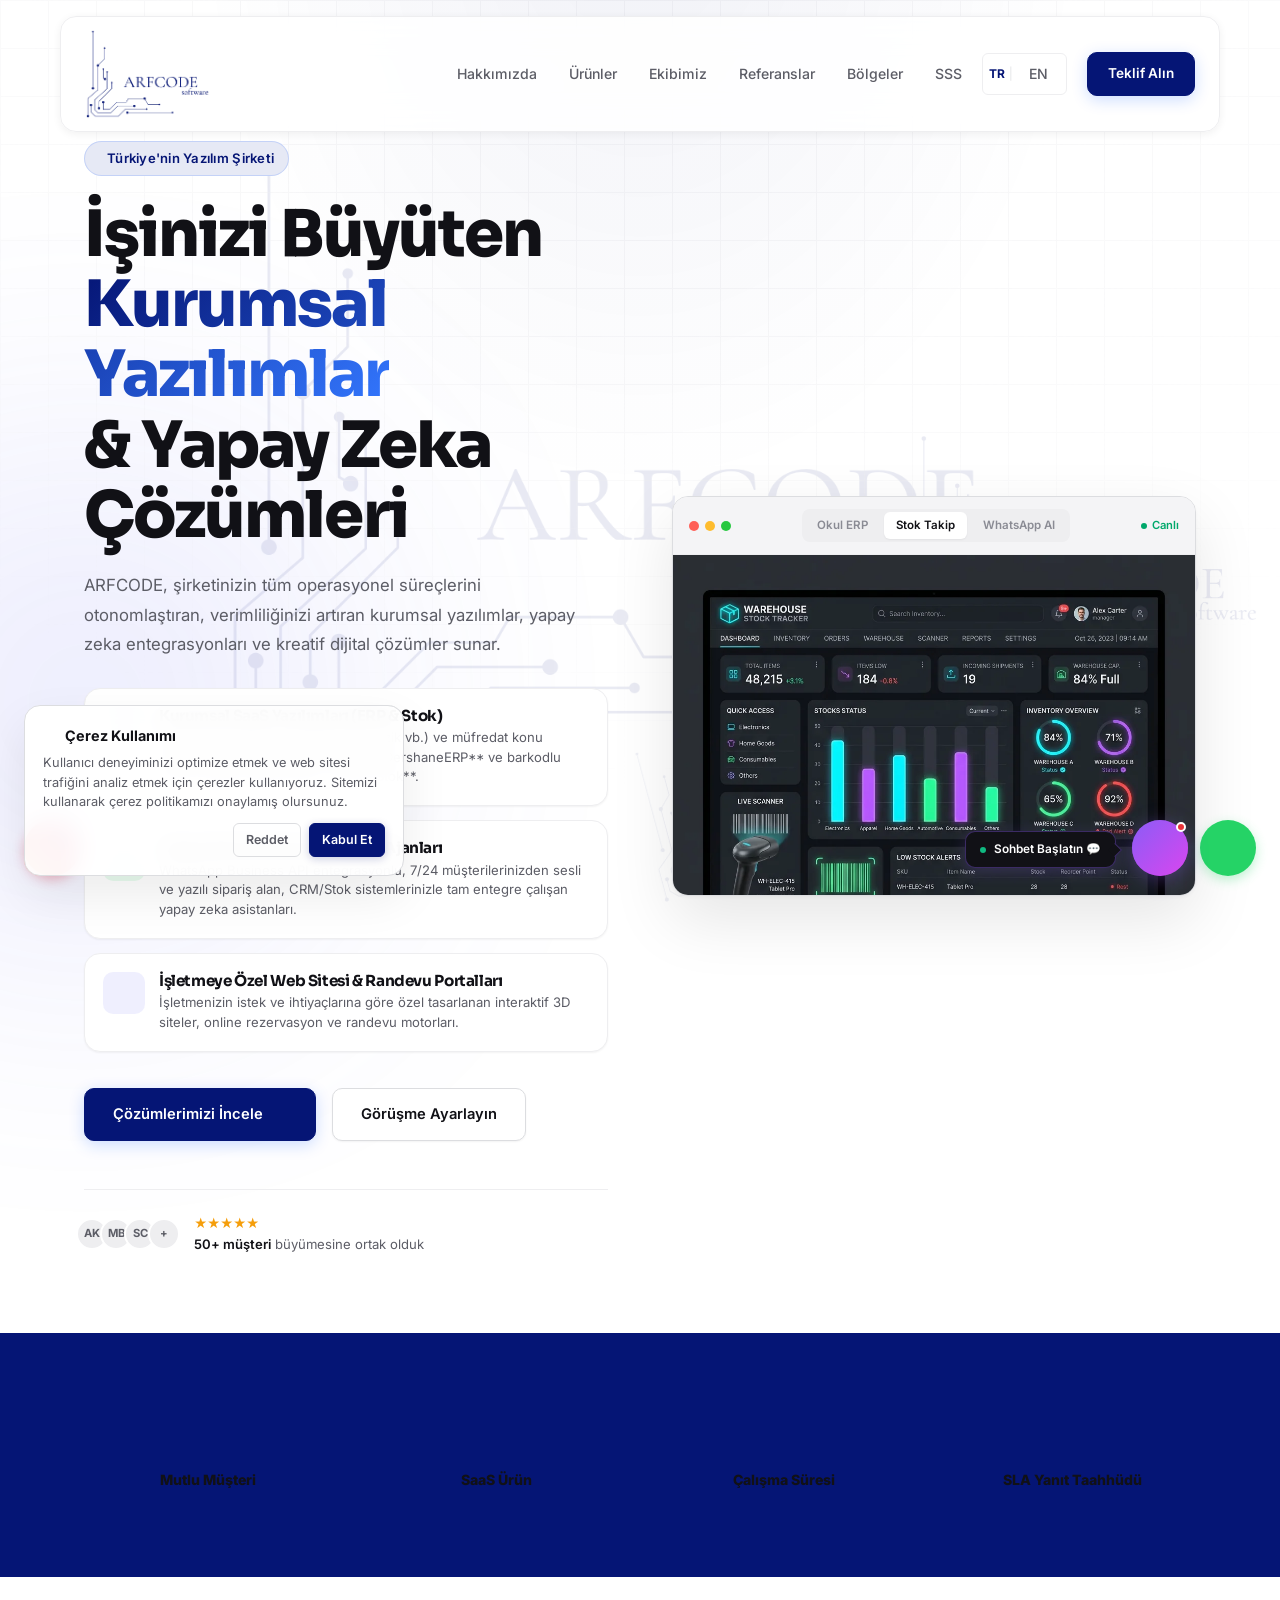
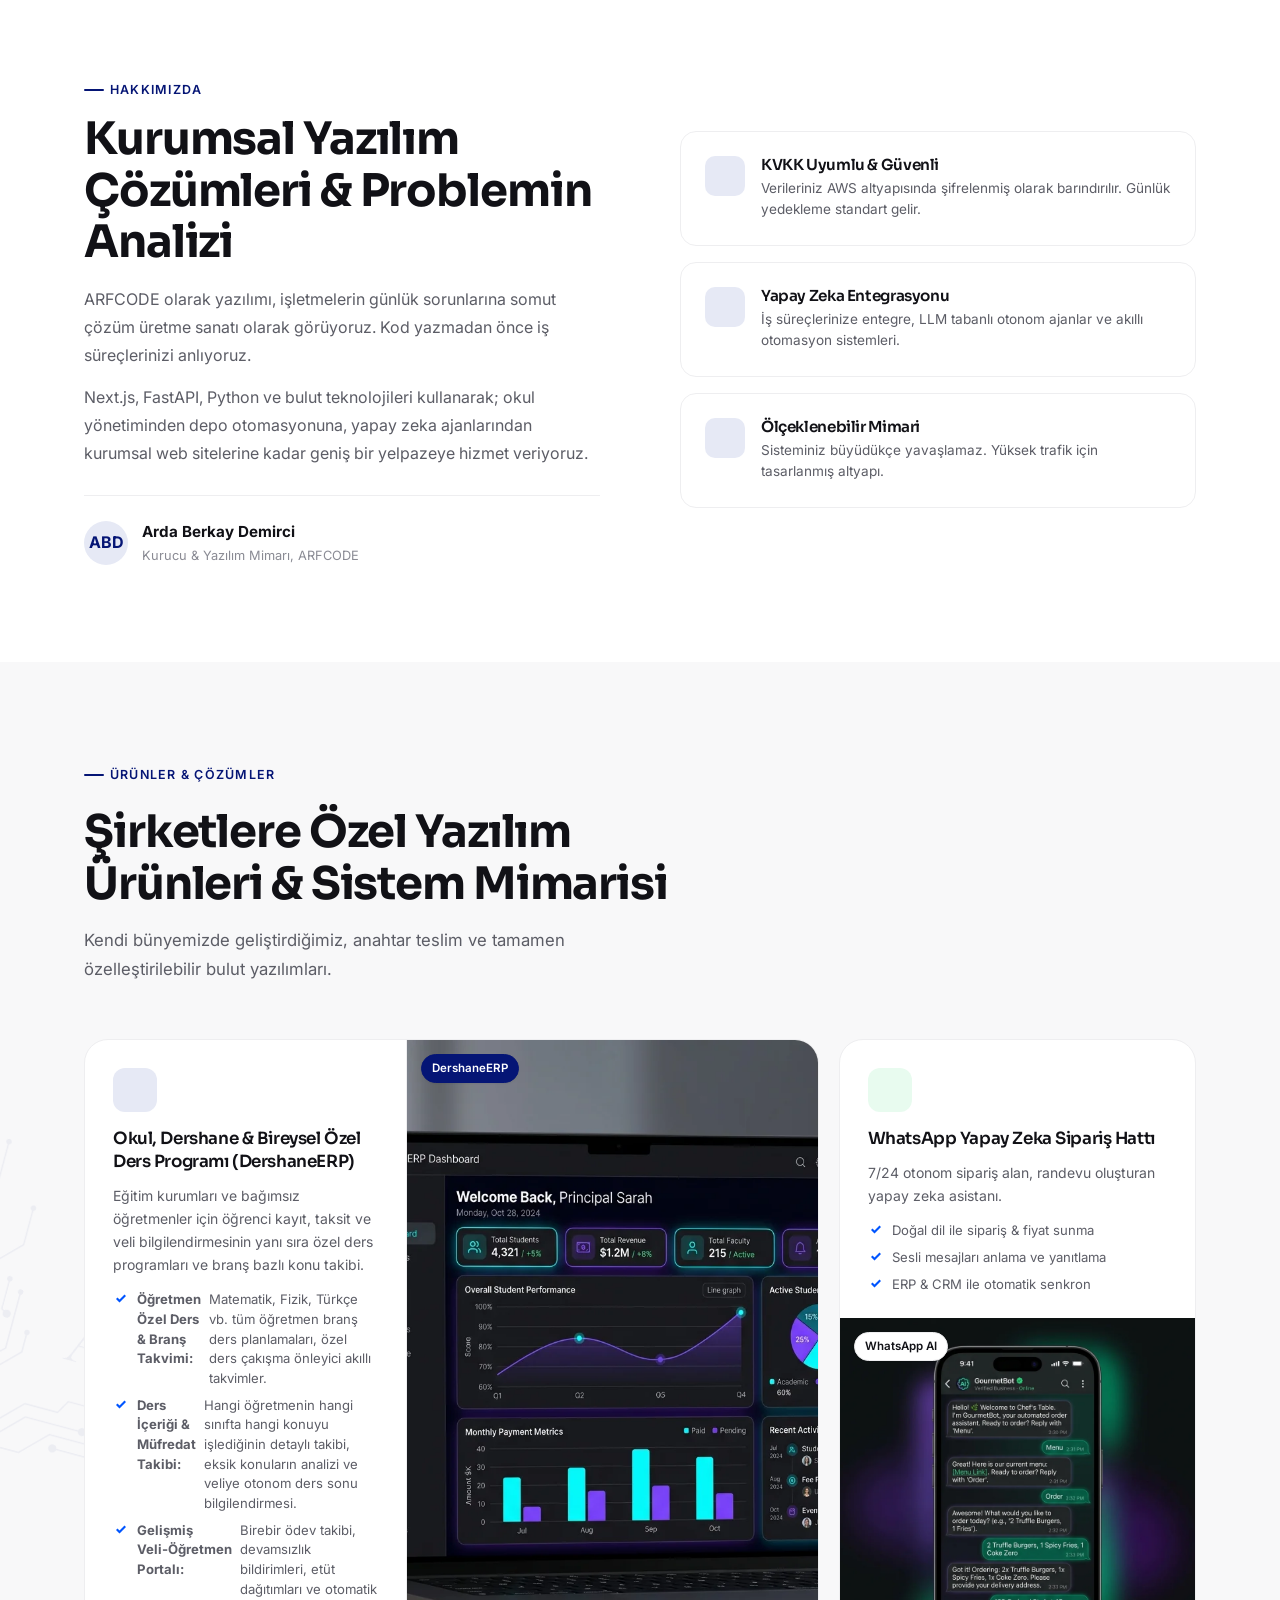
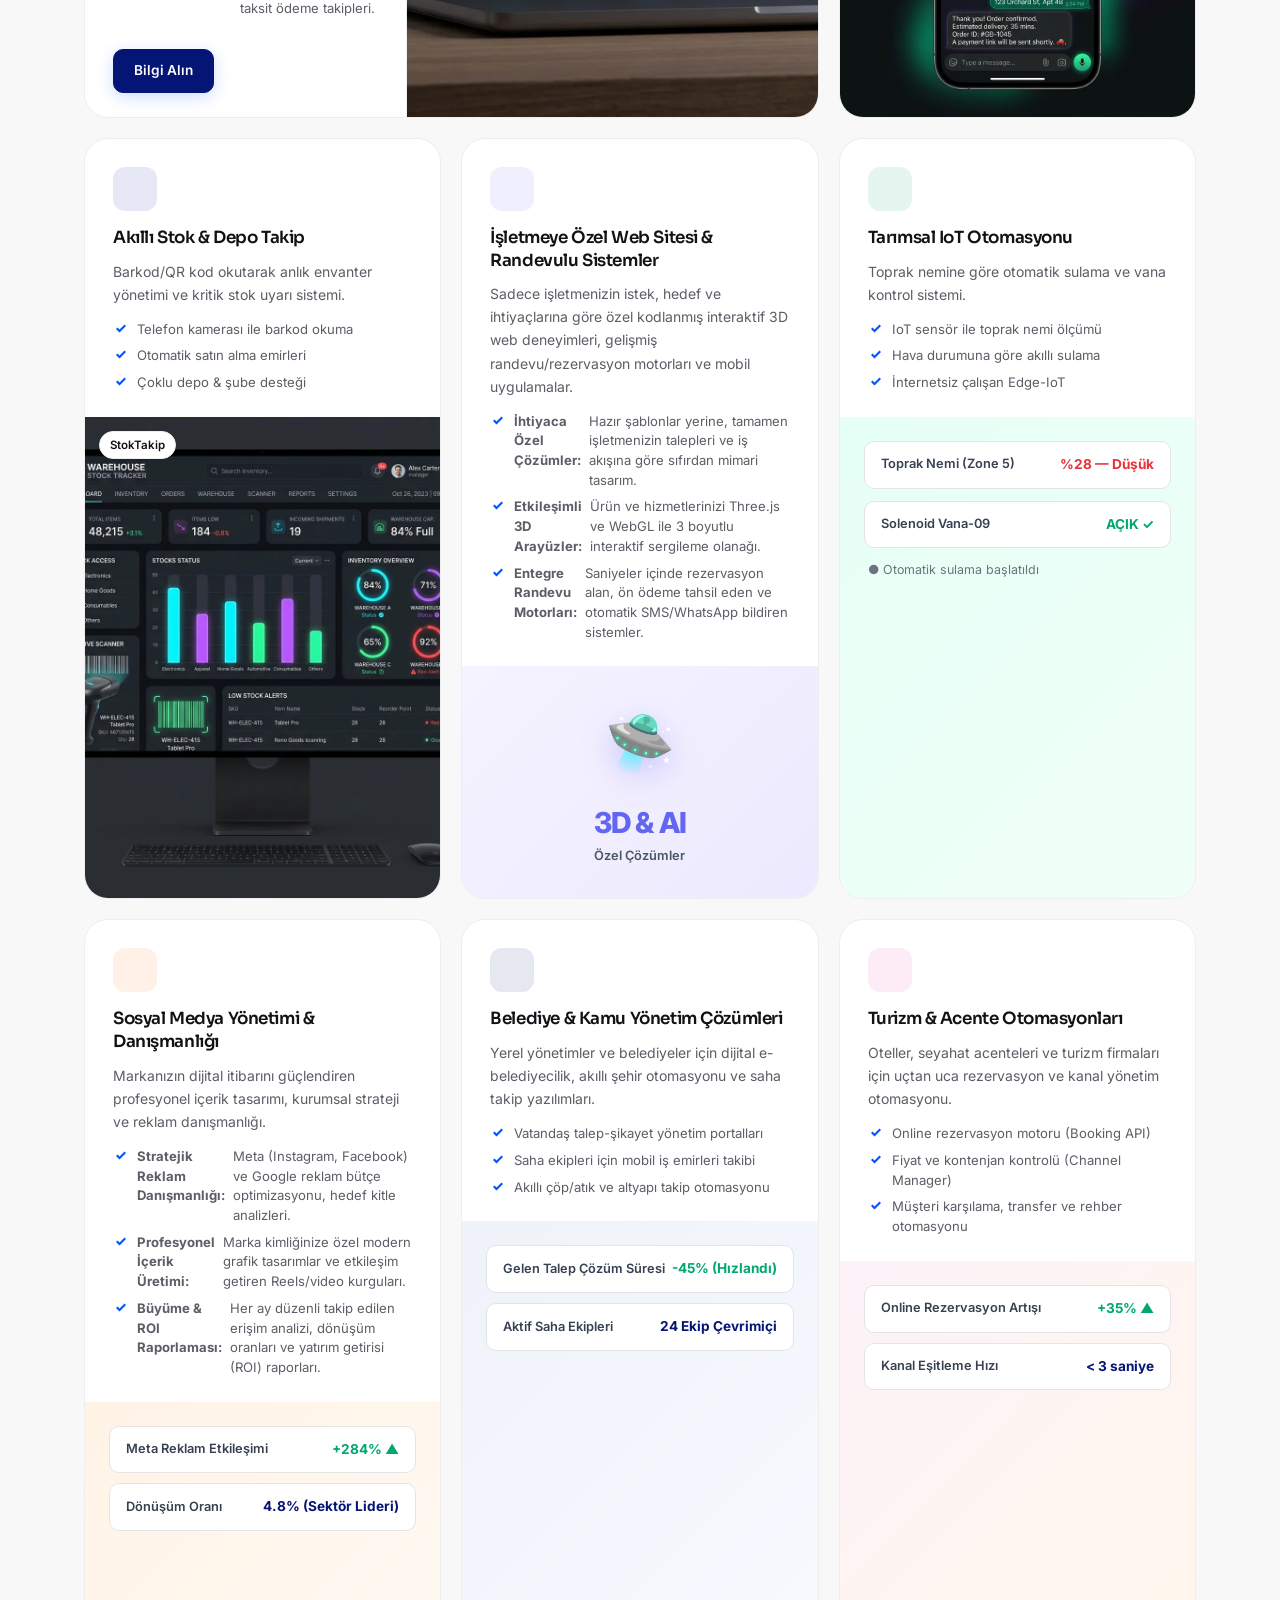
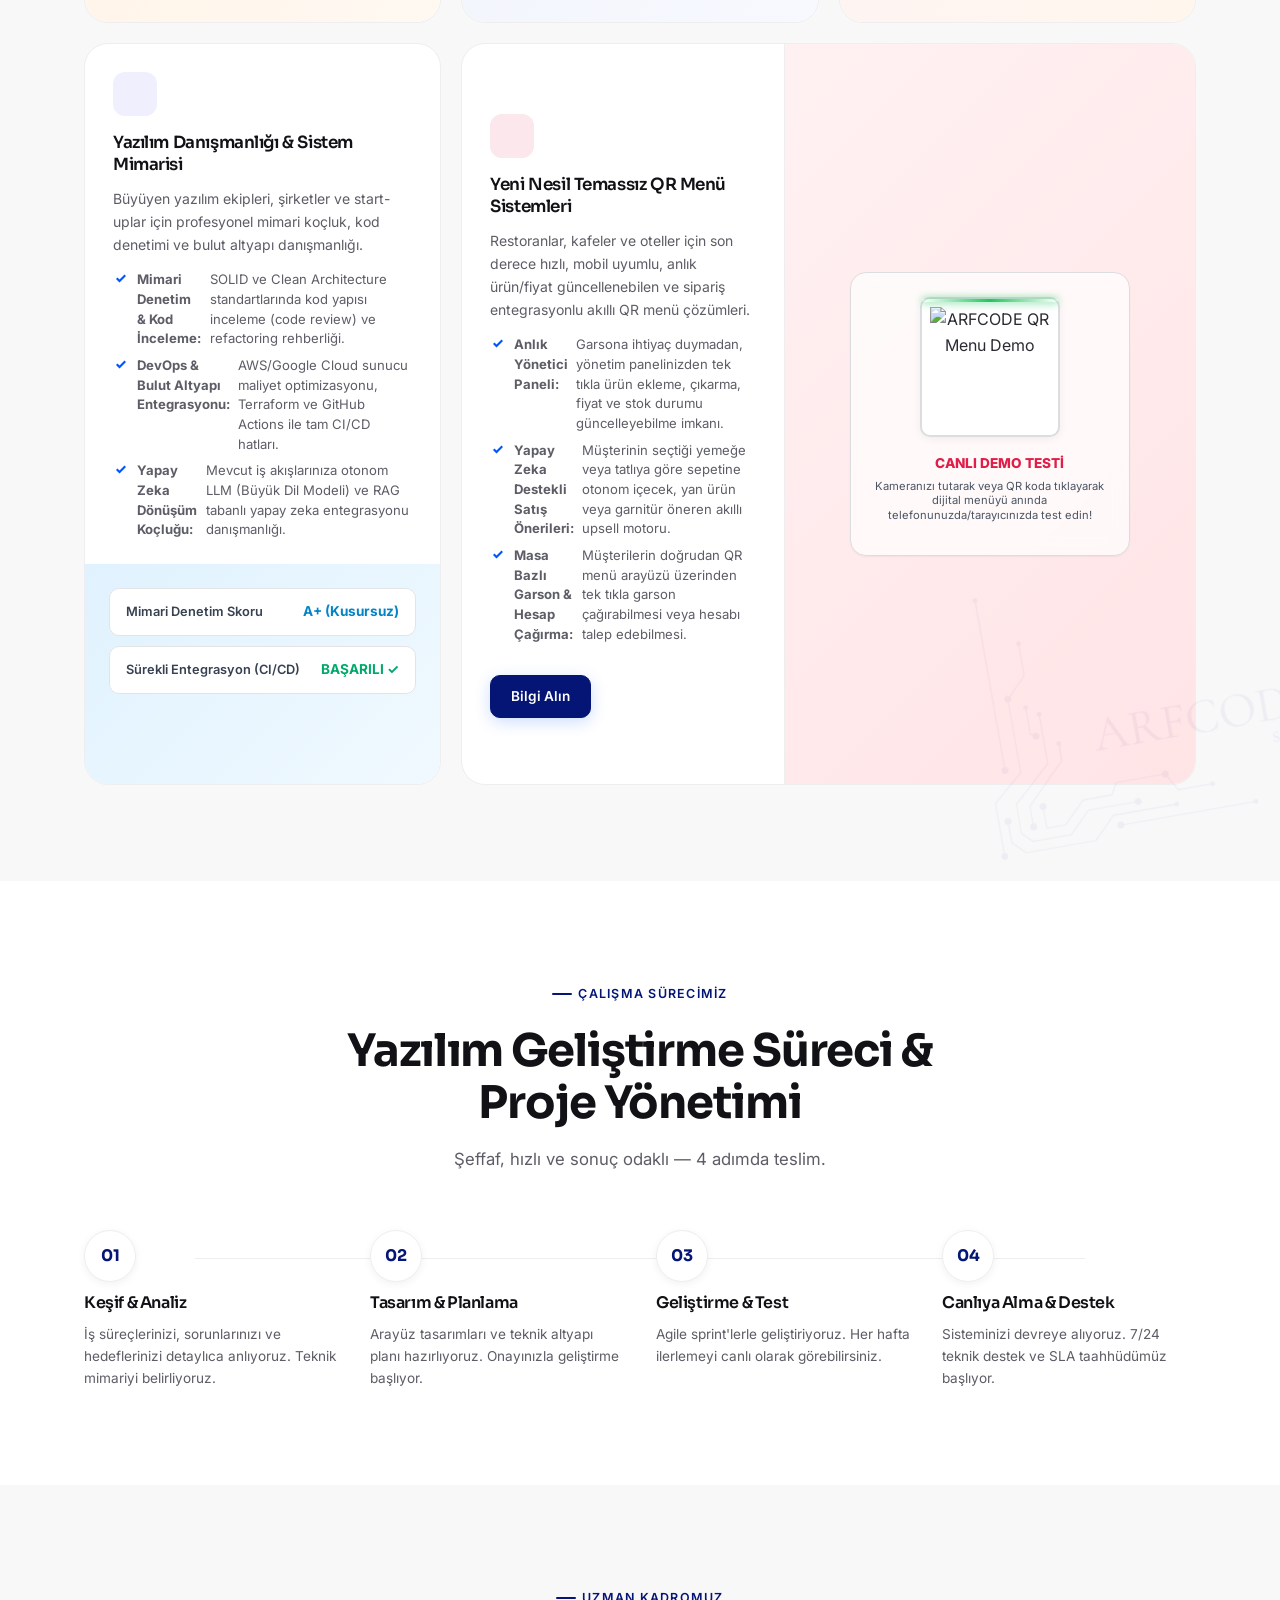
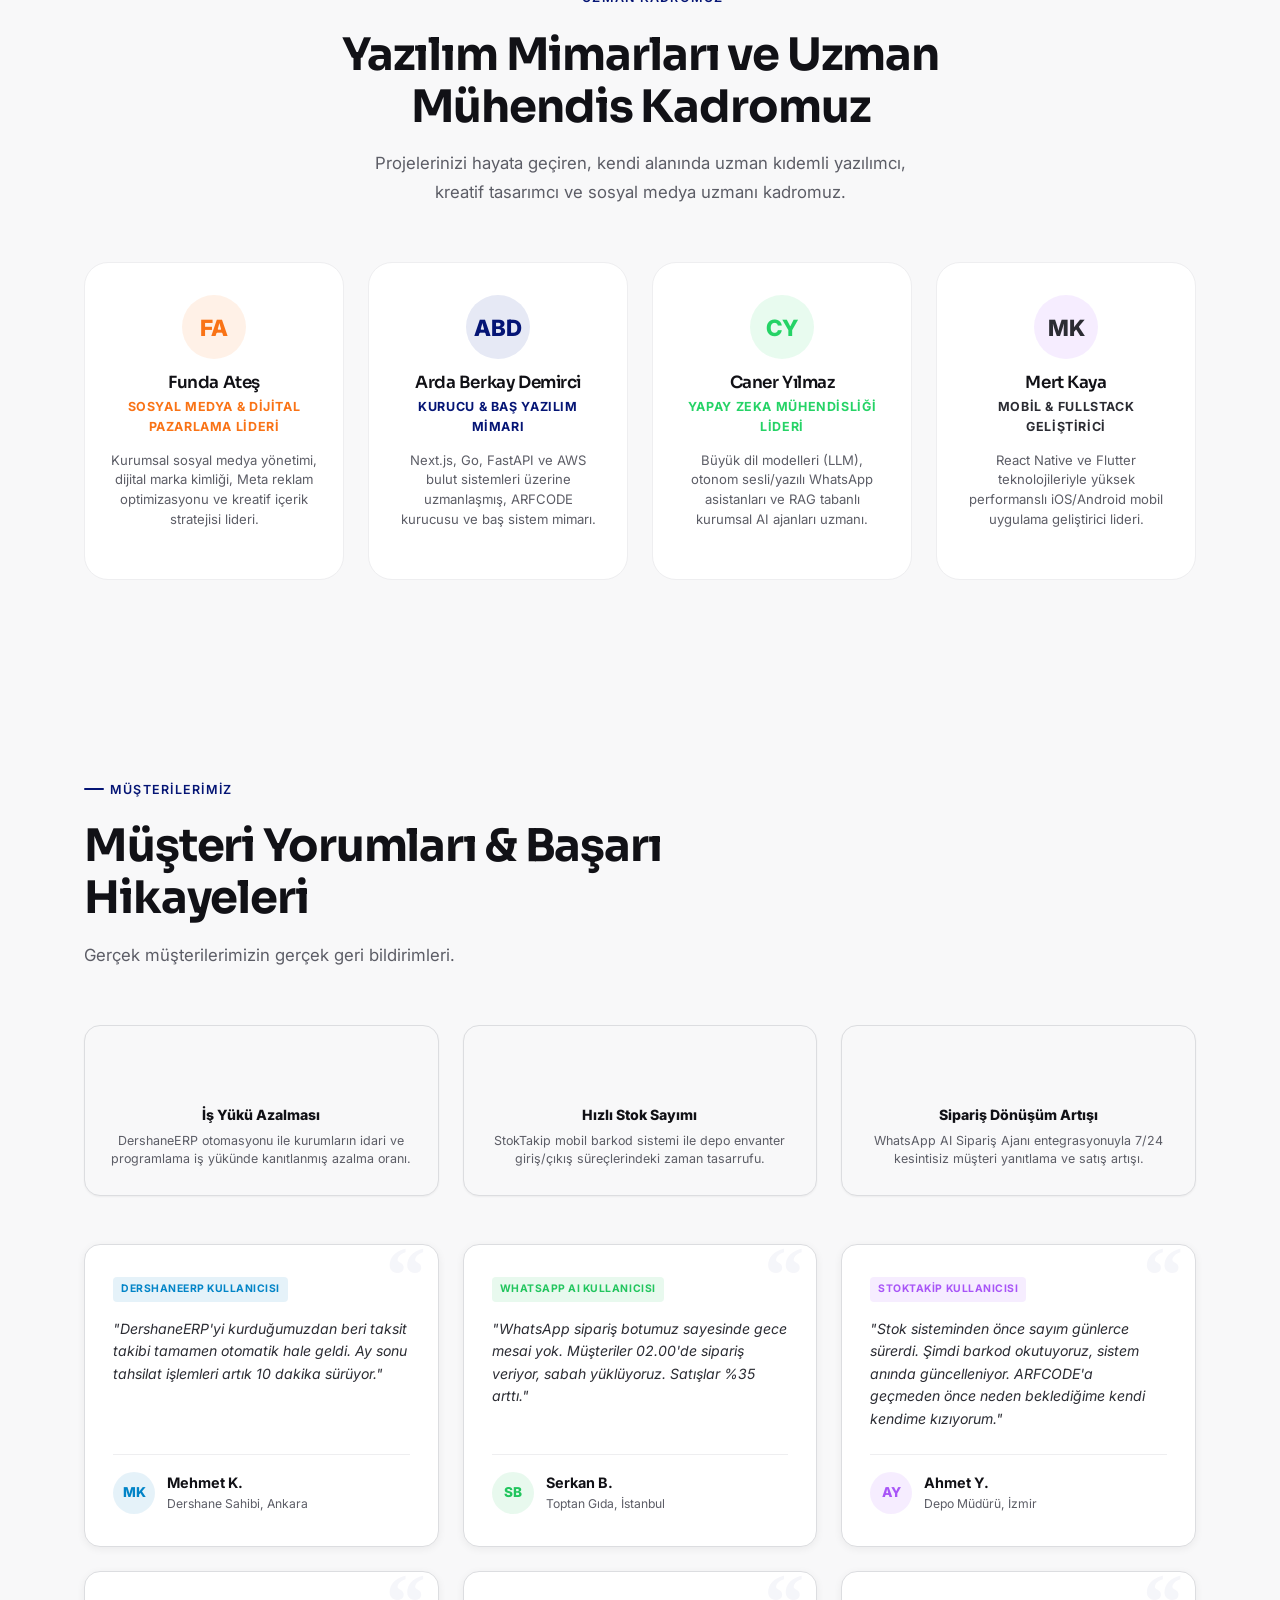
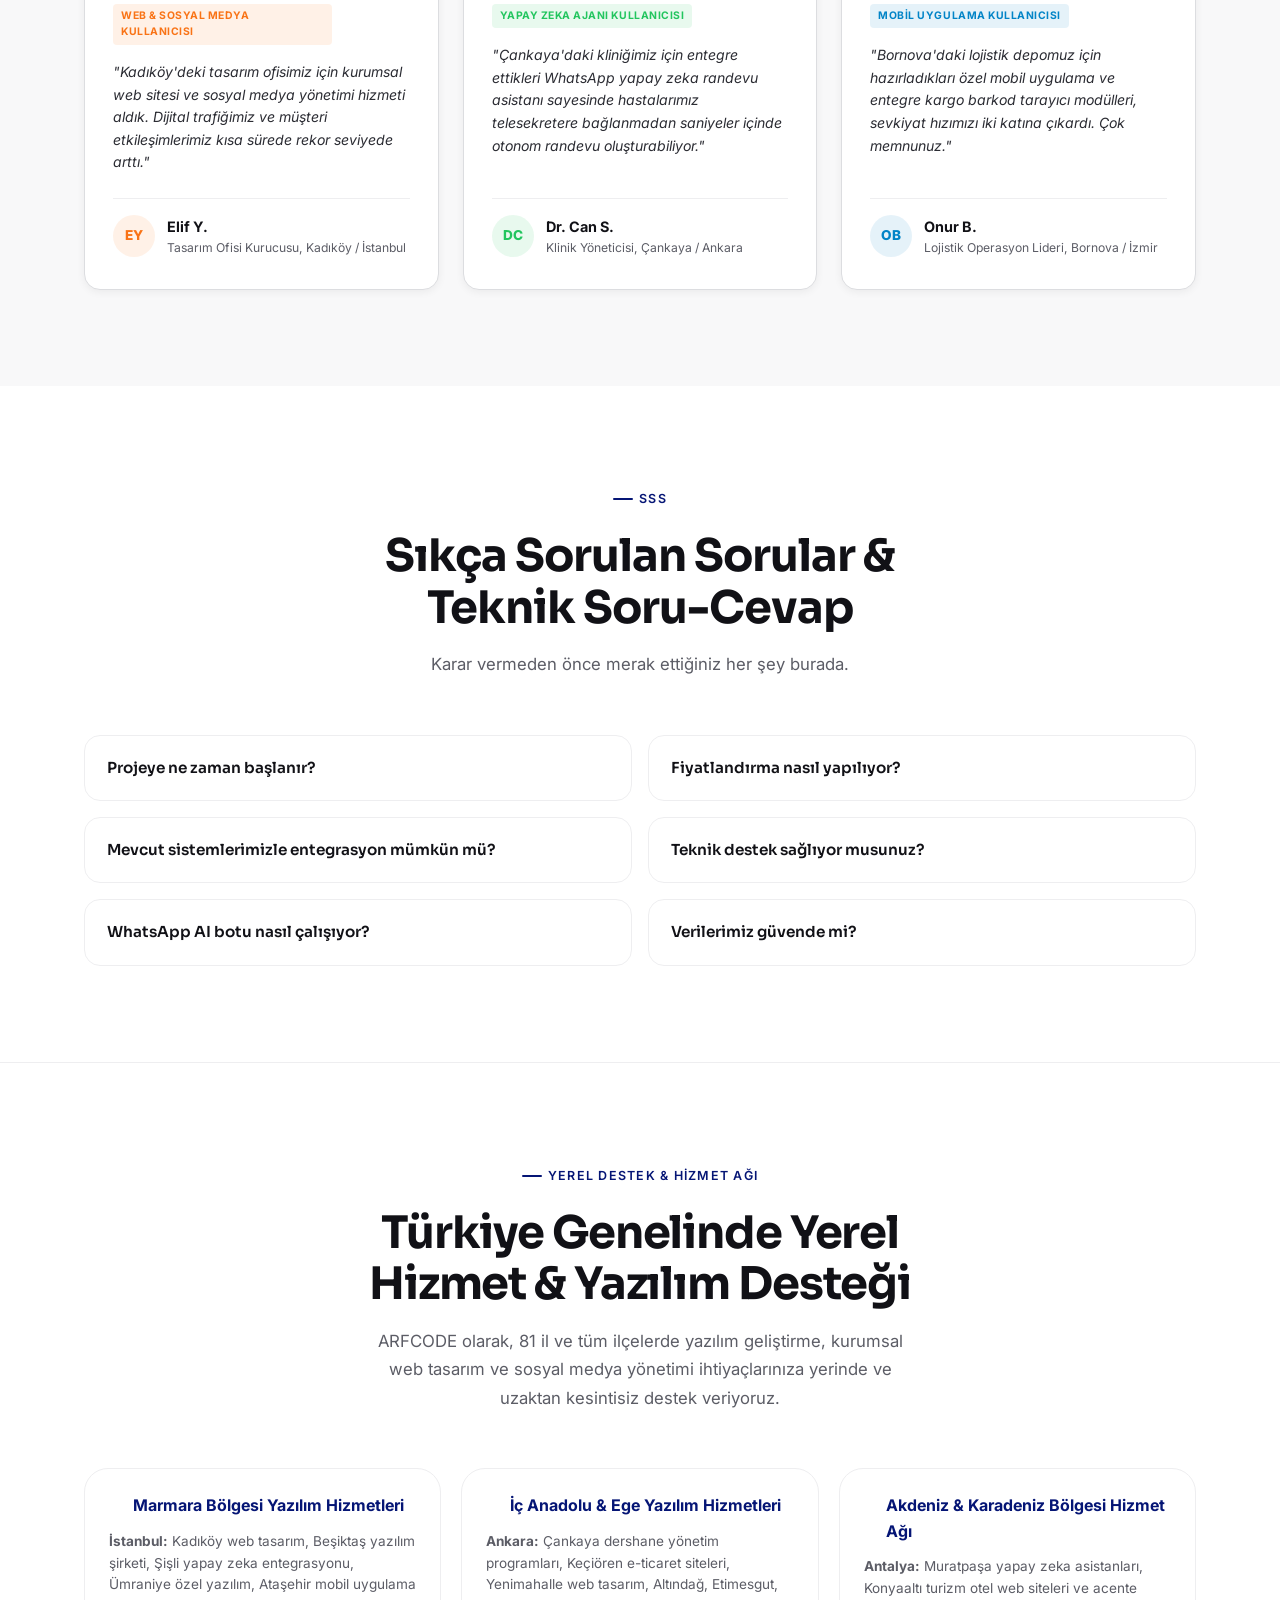
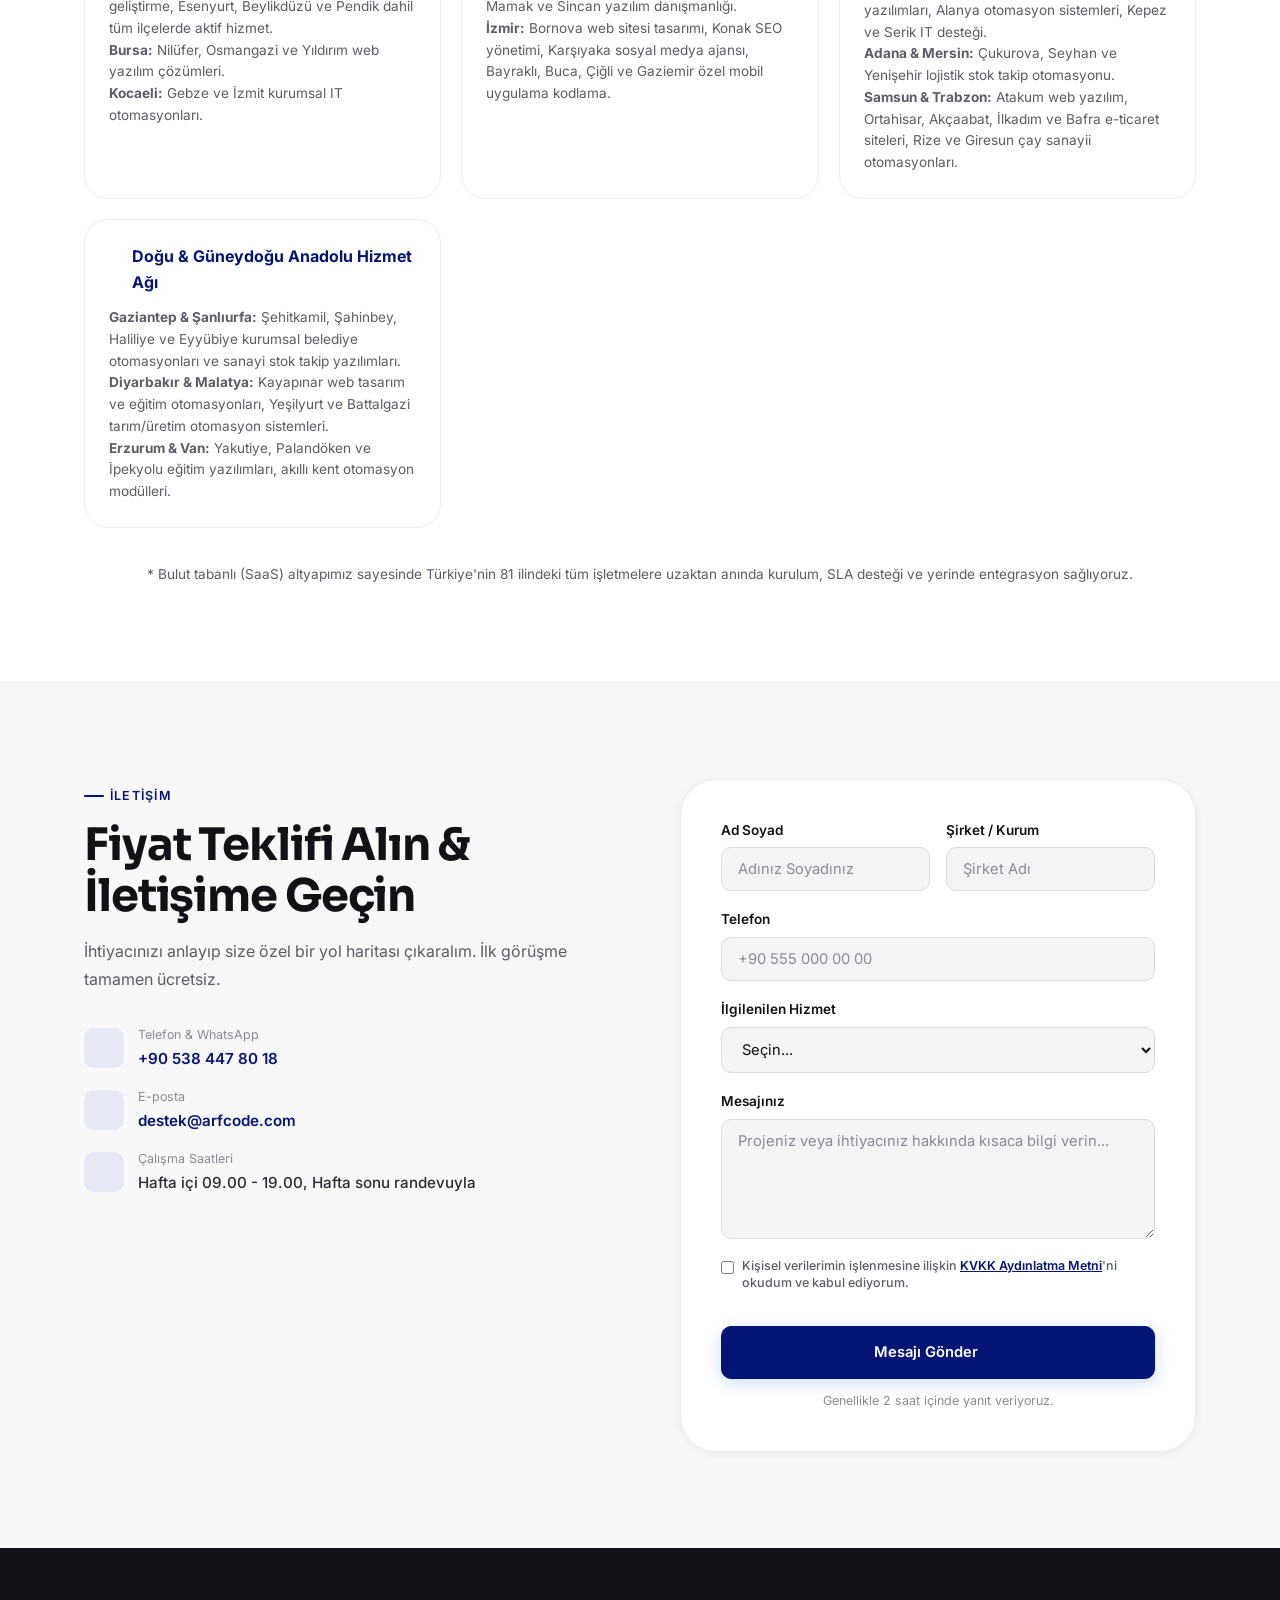
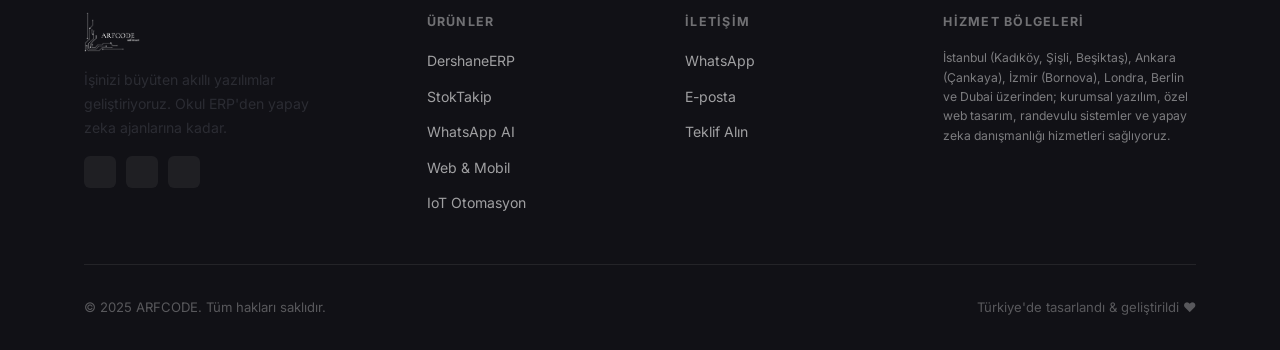
==== index.html @ 4e1051e7 "Initial commit - ARFCODE release" ====
<!DOCTYPE html>
<html lang="tr">
<head>
  <meta charset="UTF-8">
  <meta name="viewport" content="width=device-width, initial-scale=1.0">
  <title>ARFCODE — Kurumsal Yazılım, Web Tasarım & Yapay Zeka Çözümleri</title>
  <meta name="description" content="ARFCODE; Türkiye genelinde kurumsal yazılım, web tasarım, Dershane ERP, akıllı stok takip ve yapay zeka entegrasyonu çözümleri sunan profesyonel yazılım şirketidir.">
  <meta name="keywords" content="yazılım şirketi, web tasarım, sosyal medya yönetimi, kurumsal yazılım, dershane erp, stok takip, yapay zeka entegrasyonu, özel yazılım, web tasarım ajansı, arfcode">
  <meta name="robots" content="index, follow">
  <meta name="theme-color" content="#ffffff">
  <link rel="canonical" href="https://arfcode.com/">
  <link rel="alternate" hreflang="tr" href="https://arfcode.com/">
  <link rel="alternate" hreflang="en" href="https://arfcode.com/index-en.html">
  <link rel="alternate" hreflang="x-default" href="https://arfcode.com/">

  <!-- Open Graph / Facebook -->
  <meta property="og:type" content="website">
  <meta property="og:url" content="https://arfcode.com/">
  <meta property="og:title" content="ARFCODE — Kurumsal Yazılım & Yapay Zeka Çözümleri">
  <meta property="og:description" content="Türkiye genelinde Dershane ERP, Akıllı Stok Takip, WhatsApp AI ve özel yazılım geliştirme çözümleri.">
  <meta property="og:image" content="https://arfcode.com/images/logo.png">
  <meta property="og:image:alt" content="ARFCODE Kurumsal Yazılım ve Yapay Zeka Çözümleri">
  <meta property="og:locale" content="tr_TR">

  <!-- Twitter -->
  <meta name="twitter:card" content="summary_large_image">
  <meta name="twitter:url" content="https://arfcode.com/">
  <meta name="twitter:title" content="ARFCODE — Kurumsal Yazılım & Yapay Zeka Çözümleri">
  <meta name="twitter:description" content="Türkiye genelinde Dershane ERP, Akıllı Stok Takip, WhatsApp AI ve özel yazılım geliştirme çözümleri.">
  <meta name="twitter:image" content="https://arfcode.com/images/logo.png">
  <meta name="twitter:image:alt" content="ARFCODE Kurumsal Yazılım ve Yapay Zeka Çözümleri">

  <!-- Fonts -->
  <link rel="preconnect" href="https://fonts.googleapis.com">
  <link rel="preconnect" href="https://fonts.gstatic.com" crossorigin>
  <link rel="preload" href="https://fonts.googleapis.com/css2?family=Inter:wght@300;400;500;600;700;800&family=Sora:wght@300;400;600;700;800&display=swap" as="style" onload="this.onload=null;this.rel='stylesheet'">
  <noscript><link href="https://fonts.googleapis.com/css2?family=Inter:wght@300;400;500;600;700;800&family=Sora:wght@300;400;600;700;800&display=swap" rel="stylesheet"></noscript>

  <!-- Icons -->
  <script src="https://unpkg.com/feather-icons" defer></script>

  <link rel="stylesheet" href="style.css">

  <!-- JSON-LD Structured Data (Schema.org) for 2026 SEO Domination -->
  <script type="application/ld+json">
  {
    "@context": "https://schema.org",
    "@graph": [
      {
        "@type": "Organization",
        "@id": "https://arfcode.com/#organization",
        "name": "ARFCODE",
        "url": "https://arfcode.com/",
        "logo": "https://arfcode.com/images/logo.png",
        "sameAs": [
          "https://www.linkedin.com/in/arda-berkay-demirci-2835a9367",
          "https://github.com/ardaf01",
          "https://www.instagram.com/faraaksesuar?utm_source=qr"
        ],
        "founder": {
          "@type": "Person",
          "name": "Arda Berkay Demirci",
          "jobTitle": "Kurucu & Yazılım Mimarı",
          "url": "https://arfcode.com/",
          "sameAs": [
            "https://www.linkedin.com/in/arda-berkay-demirci-2835a9367",
            "https://github.com/ardaf01"
          ]
        }
      },
      {
        "@type": "ProfessionalService",
        "@id": "https://arfcode.com/#localbusiness",
        "name": "ARFCODE Yazılım, Web Tasarım & Sosyal Medya",
        "url": "https://arfcode.com/",
        "telephone": "+905384478018",
        "priceRange": "$$",
        "image": "https://arfcode.com/images/logo.png",
        "address": {
          "@type": "PostalAddress",
          "addressLocality": "İstanbul",
          "addressCountry": "TR"
        },
        "areaServed": [
          {
            "@type": "AdministrativeArea",
            "name": "İstanbul"
          },
          {
            "@type": "AdministrativeArea",
            "name": "Ankara"
          },
          {
            "@type": "AdministrativeArea",
            "name": "İzmir"
          },
          {
            "@type": "AdministrativeArea",
            "name": "Antalya"
          },
          {
            "@type": "AdministrativeArea",
            "name": "Bursa"
          },
          {
            "@type": "AdministrativeArea",
            "name": "Trabzon"
          },
          {
            "@type": "AdministrativeArea",
            "name": "Gaziantep"
          },
          {
            "@type": "AdministrativeArea",
            "name": "Diyarbakır"
          }
        ]
      },
      {
        "@type": "WebSite",
        "@id": "https://arfcode.com/#website",
        "url": "https://arfcode.com/",
        "name": "ARFCODE",
        "description": "Kurumsal Yazılım, Özel Web Tasarım & Yapay Zeka Çözümleri",
        "inLanguage": "tr"
      },
      {
        "@type": "SoftwareApplication",
        "@id": "https://arfcode.com/#dershaneerp",
        "name": "DershaneERP",
        "applicationCategory": "EducationalApplication",
        "operatingSystem": "All",
        "offers": {
          "@type": "Offer",
          "price": "0",
          "priceCurrency": "TRY"
        },
        "description": "Matematik, Fizik, Türkçe vb. öğretmen branşlarına göre ders planlayan ve müfredat konu takibi sunan bulut tabanlı Okul & Dershane ERP otomasyonu.",
        "sameAs": [
          "https://en.wikipedia.org/wiki/Enterprise_resource_planning",
          "https://en.wikipedia.org/wiki/PostgreSQL",
          "https://en.wikipedia.org/wiki/Redis"
        ]
      },
      {
        "@type": "SoftwareApplication",
        "@id": "https://arfcode.com/#stoktakip",
        "name": "Akıllı Stok Takip",
        "applicationCategory": "BusinessApplication",
        "operatingSystem": "All",
        "offers": {
          "@type": "Offer",
          "price": "0",
          "priceCurrency": "TRY"
        },
        "description": "Bulut tabanlı, mobil QR/barkod okuyuculu, otomatik satın alma emirli çoklu depo ve stok yönetim otomasyonu.",
        "sameAs": [
          "https://en.wikipedia.org/wiki/Inventory_control",
          "https://en.wikipedia.org/wiki/Barcode",
          "https://en.wikipedia.org/wiki/QR_code"
        ]
      },
      {
        "@type": "SoftwareApplication",
        "@id": "https://arfcode.com/#whatsappai",
        "name": "WhatsApp AI Satış Ajanı",
        "applicationCategory": "BusinessApplication",
        "operatingSystem": "All",
        "offers": {
          "@type": "Offer",
          "price": "0",
          "priceCurrency": "TRY"
        },
        "description": "WhatsApp Business API üzerinden sesli notları ve yazılı mesajları NLP ile analiz eden, 7/24 otonom sipariş ve randevu alan yapay zeka asistanı.",
        "sameAs": [
          "https://en.wikipedia.org/wiki/Natural_language_processing",
          "https://en.wikipedia.org/wiki/FastAPI",
          "https://en.wikipedia.org/wiki/Artificial_intelligence"
        ]
      },
      {
        "@type": "ItemList",
        "@id": "https://arfcode.com/#navigation",
        "name": "ARFCODE Site Gezintisi",
        "itemListElement": [
          {
            "@type": "SiteNavigationElement",
            "position": 1,
            "name": "Ürünlerimiz & Çözümlerimiz",
            "url": "https://arfcode.com/#products"
          },
          {
            "@type": "SiteNavigationElement",
            "position": 2,
            "name": "Yazılım Geliştirme Süreci",
            "url": "https://arfcode.com/#process"
          },
          {
            "@type": "SiteNavigationElement",
            "position": 3,
            "name": "Müşteri Yorumları",
            "url": "https://arfcode.com/#testimonials"
          },
          {
            "@type": "SiteNavigationElement",
            "position": 4,
            "name": "Sıkça Sorulan Sorular",
            "url": "https://arfcode.com/#faq"
          },
          {
            "@type": "SiteNavigationElement",
            "position": 5,
            "name": "Teklif Alın & İletişim",
            "url": "https://arfcode.com/#contact"
          }
        ]
      },
      {
        "@type": "FAQPage",
        "@id": "https://arfcode.com/#faq",
        "mainEntity": [
          {
            "@type": "Question",
            "name": "Öğretmen ve branş ders programı takibi nasıl yapılıyor?",
            "acceptedAnswer": {
              "@type": "Answer",
              "text": "DershaneERP; Matematik, Fizik, Türkçe gibi branşlara göre otonom çakışmasız özel ders ve etüt dağıtımı yapar, müfredat konu başlıklarını takip eder."
            }
          },
          {
            "@type": "Question",
            "name": "WhatsApp AI botu nasıl çalışıyor?",
            "acceptedAnswer": {
              "@type": "Answer",
              "text": "WhatsApp Business API üzerinden müşterilerinizin yazılı ve sesli mesajlarını doğal dil işleme (NLP) ile anlayıp 7/24 otonom sipariş alır, fiyat sunar."
            }
          },
          {
            "@type": "Question",
            "name": "Mevcut sistemlerimizle entegrasyon mümkün mü?",
            "acceptedAnswer": {
              "@type": "Answer",
              "text": "Evet. iyzico, Stripe, Logo, Paraşüt, ödeme gatewayleri ve SMS sistemleriyle tam entegrasyon sağlıyoruz."
            }
          }
        ]
      }
    ]
  }
  </script>
</head>
<body>

  <!-- Scroll Progress Indicator -->
  <div id="scroll-indicator" style="position: fixed; top: 0; left: 0; height: 3px; background: linear-gradient(90deg, #6366f1, #a855f7); width: 0%; z-index: 9999; transition: width 0.05s ease;"></div>

  <!-- Background Tech Glow Blobs -->
  <div class="glow-blob glow-blob-1"></div>
  <div class="glow-blob glow-blob-2"></div>
  <div class="glow-blob glow-blob-3"></div>

  <!-- ===== NAVIGATION ===== -->
  <nav class="navbar" id="navbar">
    <div class="nav-container">
      <a href="#" class="logo">
        <img src="images/logo.webp" alt="ARFCODE software" class="logo-img">
      </a>
      <ul class="nav-links">
        <li><a href="#about">Hakkımızda</a></li>
        <li><a href="#services">Ürünler</a></li>
        <li><a href="#team">Ekibimiz</a></li>
        <li><a href="#testimonials">Referanslar</a></li>
        <li><a href="#coverage">Bölgeler</a></li>
        <li><a href="#faq">SSS</a></li>
        <li>
          <div class="lang-switch" style="display: flex; align-items: center; gap: 4px; margin-right: 12px; border: 1px solid var(--border); padding: 3px 6px; border-radius: 6px; font-size: 0.75rem; font-weight: 700; background: var(--bg);">
            <span class="active-lang" style="color: var(--accent); cursor: default;">TR</span>
            <span style="color: var(--border-md); font-weight: 300;">|</span>
            <a href="index-en.html" style="color: var(--text-sub); transition: color 0.2s;" onmouseover="this.style.color='var(--accent)'" onmouseout="this.style.color='var(--text-sub)'">EN</a>
          </div>
        </li>
        <li><a href="#contact" class="btn btn-primary btn-sm">Teklif Alın</a></li>
      </ul>
      <button class="mobile-menu-toggle" id="menu-toggle" aria-label="Menüyü Aç">
        <i data-feather="menu"></i>
      </button>
    </div>
  </nav>

  <!-- Mobile Drawer -->
  <div class="overlay-backdrop" id="overlay"></div>
  <div class="mobile-drawer" id="mobile-drawer">
    <div style="display: flex; justify-content: space-between; align-items: center; margin-bottom: 24px; padding: 0 12px;">
      <img src="images/logo.webp" alt="ARFCODE software" style="height: 36px; width: auto; object-fit: contain;">
      <button class="mobile-drawer-close" id="drawer-close" aria-label="Kapat" style="align-self: auto; padding: 0;">
        <i data-feather="x"></i>
      </button>
    </div>
    <ul class="drawer-links">
      <li><a href="#about">Hakkımızda</a></li>
      <li><a href="#services">Ürünler</a></li>
      <li><a href="#team">Ekibimiz</a></li>
      <li><a href="#testimonials">Referanslar</a></li>
      <li><a href="#coverage">Bölgeler</a></li>
      <li><a href="#faq">SSS</a></li>
      <li><a href="#contact" class="btn btn-primary" style="margin-top:8px;">Teklif Alın</a></li>
    </ul>
  </div>

  <!-- ===== HERO ===== -->
  <header class="hero" id="home">
    <div class="container">
      <div class="hero-grid-layout">

        <!-- Left -->
        <div class="hero-content-side fade-up">
          <div class="hero-eyebrow">
            <i data-feather="zap"></i>
            Türkiye'nin Yazılım Şirketi
          </div>

          <h1 class="hero-title">
            İşinizi Büyüten<br>
            <span class="text-highlight">Kurumsal Yazılımlar</span><br>
            & Yapay Zeka Çözümleri
          </h1>

          <p class="hero-desc" style="margin-bottom: 28px; max-width: 520px; font-size: 1.05rem; color: var(--text-sub);">
            ARFCODE, şirketinizin tüm operasyonel süreçlerini otonomlaştıran, verimliliğinizi artıran kurumsal yazılımlar, yapay zeka entegrasyonları ve kreatif dijital çözümler sunar.
          </p>

          <!-- Core Services Micro-Grid inside Hero -->
          <div class="hero-services-grid" style="display: grid; grid-template-columns: 1fr; gap: 14px; margin-bottom: 36px; max-width: 540px;">
            
            <div class="hero-service-card" style="display: flex; gap: 14px; background: var(--white); border: 1px solid var(--border); border-radius: var(--r-md); padding: 18px; box-shadow: var(--shadow-xs); transition: all 0.3s ease;">
              <div style="width: 42px; height: 42px; background: var(--accent-bg); color: var(--accent); border-radius: 10px; display: flex; align-items: center; justify-content: center; flex-shrink: 0;">
                <i data-feather="book-open" style="width: 20px; height: 20px;"></i>
              </div>
              <div style="text-align: left;">
                <h4 style="font-size: 0.95rem; margin-bottom: 4px; color: var(--text-h); font-weight: 700;">Kurumsal SaaS Yazılımları (ERP & Stok)</h4>
                <p style="font-size: 0.82rem; color: var(--text-sub); line-height: 1.5; margin: 0;">
                  Öğretmen branşlarına (Matematik, Fizik vb.) ve müfredat konu takibine göre ders dağıtımı yapan **DershaneERP** ve barkodlu anlık envanter takibi sunan **Akıllı Stok**.
                </p>
              </div>
            </div>

            <div class="hero-service-card" style="display: flex; gap: 14px; background: var(--white); border: 1px solid var(--border); border-radius: var(--r-md); padding: 18px; box-shadow: var(--shadow-xs); transition: all 0.3s ease;">
              <div style="width: 42px; height: 42px; background: rgba(37,211,102,0.1); color: #25D366; border-radius: 10px; display: flex; align-items: center; justify-content: center; flex-shrink: 0;">
                <i data-feather="message-circle" style="width: 20px; height: 20px;"></i>
              </div>
              <div style="text-align: left;">
                <h4 style="font-size: 0.95rem; margin-bottom: 4px; color: var(--text-h); font-weight: 700;">Yapay Zeka & Otonom Müşteri Ajanları</h4>
                <p style="font-size: 0.82rem; color: var(--text-sub); line-height: 1.5; margin: 0;">
                  WhatsApp Business API entegrasyonlu, 7/24 müşterilerinizden sesli ve yazılı sipariş alan, CRM/Stok sistemlerinizle tam entegre çalışan yapay zeka asistanları.
                </p>
              </div>
            </div>

            <div class="hero-service-card" style="display: flex; gap: 14px; background: var(--white); border: 1px solid var(--border); border-radius: var(--r-md); padding: 18px; box-shadow: var(--shadow-xs); transition: all 0.3s ease;">
              <div style="width: 42px; height: 42px; background: rgba(99,102,241,0.1); color: #6366f1; border-radius: 10px; display: flex; align-items: center; justify-content: center; flex-shrink: 0;">
                <i data-feather="box" style="width: 20px; height: 20px;"></i>
              </div>
              <div style="text-align: left;">
                <h4 style="font-size: 0.95rem; margin-bottom: 4px; color: var(--text-h); font-weight: 700;">İşletmeye Özel Web Sitesi & Randevu Portalları</h4>
                <p style="font-size: 0.82rem; color: var(--text-sub); line-height: 1.5; margin: 0;">
                  İşletmenizin istek ve ihtiyaçlarına göre özel tasarlanan interaktif 3D siteler, online rezervasyon ve randevu motorları.
                </p>
              </div>
            </div>

          </div>

          <div class="hero-cta">
            <a href="#services" class="btn btn-primary">
              Çözümlerimizi İncele
              <i data-feather="arrow-right" class="btn-icon"></i>
            </a>
            <a href="#contact" class="btn btn-secondary">Görüşme Ayarlayın</a>
          </div>

          <div class="hero-social-proof" style="margin-top: 36px; display: flex; align-items: center; gap: 14px; border-top: 1px solid var(--border); padding-top: 24px;">
            <div class="proof-faces" style="display: flex;">
              <div class="proof-face" style="width: 32px; height: 32px; border-radius: 50%; border: 2px solid var(--white); background: var(--gray-100); overflow: hidden; margin-left: -8px; display: flex; align-items: center; justify-content: center; font-size: 0.7rem; font-weight: 700; color: var(--text-sub);">AK</div>
              <div class="proof-face" style="width: 32px; height: 32px; border-radius: 50%; border: 2px solid var(--white); background: var(--gray-100); overflow: hidden; margin-left: -8px; display: flex; align-items: center; justify-content: center; font-size: 0.7rem; font-weight: 700; color: var(--text-sub);">MB</div>
              <div class="proof-face" style="width: 32px; height: 32px; border-radius: 50%; border: 2px solid var(--white); background: var(--gray-100); overflow: hidden; margin-left: -8px; display: flex; align-items: center; justify-content: center; font-size: 0.7rem; font-weight: 700; color: var(--text-sub);">SC</div>
              <div class="proof-face" style="width: 32px; height: 32px; border-radius: 50%; border: 2px solid var(--white); background: var(--gray-100); overflow: hidden; margin-left: -8px; display: flex; align-items: center; justify-content: center; font-size: 0.7rem; font-weight: 700; color: var(--text-sub);">+</div>
            </div>
            <div>
              <div class="proof-stars" style="display: flex; gap: 2px; color: #f59e0b; font-size: 0.8rem;">★★★★★</div>
              <p class="proof-text" style="font-size: 0.82rem; color: var(--text-sub); line-height: 1.4; margin: 0;"><strong>50+ müşteri</strong> büyümesine ortak olduk</p>
            </div>
          </div>
        </div>

        <!-- Right: App Window -->
        <div class="hero-terminal-side">
          <div class="hero-deco-1"></div>
          <div class="hero-deco-2"></div>
          <div class="dashboard-mockup">
            <div class="dash-header">
              <div class="dash-dots">
                <span class="dot-red"></span>
                <span class="dot-yellow"></span>
                <span class="dot-green"></span>
              </div>
              <div class="dash-tabs">
                <button class="dash-tab active" id="hero-tab-erp">Okul ERP</button>
                <button class="dash-tab" id="hero-tab-stock">Stok Takip</button>
                <button class="dash-tab" id="hero-tab-bot">WhatsApp AI</button>
              </div>
              <div class="dash-status">
                <span class="status-indicator"></span>
                Canlı
              </div>
            </div>
            <div class="hero-mock-view active" id="hero-view-erp">
              <img src="images/school_erp.webp" alt="Okul ERP arayüzü">
            </div>
            <div class="hero-mock-view" id="hero-view-stock" style="display:none;">
              <img src="images/stock_management.webp" alt="Stok takip arayüzü">
            </div>
            <div class="hero-mock-view" id="hero-view-bot" style="display:none;">
              <img src="images/whatsapp_ai.webp" alt="WhatsApp AI arayüzü">
            </div>
          </div>
        </div>
      </div>
    </div>
  </header>

  <!-- ===== STATS BANNER ===== -->
  <section class="metrics-section">
    <div class="container">
      <div class="metrics-grid">
        <div class="metric-card fade-up">
          <div class="metric-val">50+</div>
          <div class="metric-label">Mutlu Müşteri</div>
        </div>
        <div class="metric-card fade-up">
          <div class="metric-val">5</div>
          <div class="metric-label">SaaS Ürün</div>
        </div>
        <div class="metric-card fade-up">
          <div class="metric-val">%99.9</div>
          <div class="metric-label">Çalışma Süresi</div>
        </div>
        <div class="metric-card fade-up">
          <div class="metric-val">15dk</div>
          <div class="metric-label">SLA Yanıt Taahhüdü</div>
        </div>
      </div>
    </div>
  </section>

  <!-- ===== ABOUT ===== -->
  <section id="about" class="section">
    <div class="container">
      <div class="about-grid">

        <div class="about-text-side fade-up">
          <div class="label">Hakkımızda</div>
          <h2>Kurumsal Yazılım Çözümleri & Problemin Analizi</h2>
          <p>
            ARFCODE olarak yazılımı, işletmelerin günlük sorunlarına somut çözüm üretme sanatı olarak görüyoruz. Kod yazmadan önce iş süreçlerinizi anlıyoruz.
          </p>
          <p>
            Next.js, FastAPI, Python ve bulut teknolojileri kullanarak; okul yönetiminden depo otomasyonuna, yapay zeka ajanlarından kurumsal web sitelerine kadar geniş bir yelpazeye hizmet veriyoruz.
          </p>
          <div class="about-signature">
            <div class="sig-avatar">ABD</div>
            <div>
              <div class="sig-name">Arda Berkay Demirci</div>
              <div class="sig-title">Kurucu & Yazılım Mimarı, ARFCODE</div>
            </div>
          </div>
        </div>

        <div class="about-cards fade-up">
          <div class="about-card">
            <div class="ac-icon-wrapper"><i data-feather="shield"></i></div>
            <div class="ac-text">
              <h4>KVKK Uyumlu & Güvenli</h4>
              <p>Verileriniz AWS altyapısında şifrelenmiş olarak barındırılır. Günlük yedekleme standart gelir.</p>
            </div>
          </div>
          <div class="about-card">
            <div class="ac-icon-wrapper"><i data-feather="cpu"></i></div>
            <div class="ac-text">
              <h4>Yapay Zeka Entegrasyonu</h4>
              <p>İş süreçlerinize entegre, LLM tabanlı otonom ajanlar ve akıllı otomasyon sistemleri.</p>
            </div>
          </div>
          <div class="about-card">
            <div class="ac-icon-wrapper"><i data-feather="trending-up"></i></div>
            <div class="ac-text">
              <h4>Ölçeklenebilir Mimari</h4>
              <p>Sisteminiz büyüdükçe yavaşlamaz. Yüksek trafik için tasarlanmış altyapı.</p>
            </div>
          </div>
        </div>

      </div>
    </div>
  </section>

  <!-- ===== SERVICES ===== -->
  <section id="services" class="services section">
    <div class="container">
      <div class="section-heading fade-up">
        <div class="label">Ürünler & Çözümler</div>
        <h2>Şirketlere Özel Yazılım Ürünleri & Sistem Mimarisi</h2>
        <p>Kendi bünyemizde geliştirdiğimiz, anahtar teslim ve tamamen özelleştirilebilir bulut yazılımları.</p>
      </div>

      <div class="products-bento-grid fade-up">

        <!-- Card 1: ERP — Large -->
        <div class="bento-card bento-col-2">
          <div class="bento-card-header">
            <div class="bento-card-icon"><i data-feather="book-open"></i></div>
            <h3><a href="javascript:void(0)" onclick="selectServiceAndScroll('erp', 'Okul, Dershane veya Özel Ders Yönetimi (DershaneERP) sisteminiz hakkında detaylı bilgi ve demo talep ediyorum.')" style="color:inherit; text-decoration:none; transition:color 0.2s;" onmouseover="this.style.color='var(--accent)'" onmouseout="this.style.color='inherit'">Okul, Dershane & Bireysel Özel Ders Programı (DershaneERP)</a></h3>
            <p>Eğitim kurumları ve bağımsız öğretmenler için öğrenci kayıt, taksit ve veli bilgilendirmesinin yanı sıra özel ders programları ve branş bazlı konu takibi.</p>
            <ul class="bento-card-features">
              <li><strong>Öğretmen Özel Ders & Branş Takvimi:</strong> Matematik, Fizik, Türkçe vb. tüm öğretmen branş ders planlamaları, özel ders çakışma önleyici akıllı takvimler.</li>
              <li><strong>Ders İçeriği & Müfredat Takibi:</strong> Hangi öğretmenin hangi sınıfta hangi konuyu işlediğinin detaylı takibi, eksik konuların analizi ve veliye otonom ders sonu bilgilendirmesi.</li>
              <li><strong>Gelişmiş Veli-Öğretmen Portalı:</strong> Birebir ödev takibi, devamsızlık bildirimleri, etüt dağıtımları ve otomatik taksit ödeme takipleri.</li>
            </ul>
            <a href="#contact" class="btn btn-primary btn-sm" style="margin-top:20px; align-self:flex-start;">Bilgi Alın</a>
          </div>
          <div class="bento-card-visual">
            <span class="card-tag blue">DershaneERP</span>
            <img src="images/school_erp.webp" alt="Okul ERP yönetim ekranı" loading="lazy">
          </div>
        </div>

        <!-- Card 2: WhatsApp AI -->
        <div class="bento-card">
          <div class="bento-card-header">
            <div class="bento-card-icon" style="background:rgba(37,211,102,0.1); color:#25D366;">
              <i data-feather="message-circle"></i>
            </div>
            <h3><a href="javascript:void(0)" onclick="selectServiceAndScroll('whatsapp', 'WhatsApp Yapay Zeka Sipariş Hattı ve otonom akıllı asistan entegrasyonları hakkında bilgi almak istiyorum.')" style="color:inherit; text-decoration:none; transition:color 0.2s;" onmouseover="this.style.color='var(--accent)'" onmouseout="this.style.color='inherit'">WhatsApp Yapay Zeka Sipariş Hattı</a></h3>
            <p>7/24 otonom sipariş alan, randevu oluşturan yapay zeka asistanı.</p>
            <ul class="bento-card-features">
              <li>Doğal dil ile sipariş & fiyat sunma</li>
              <li>Sesli mesajları anlama ve yanıtlama</li>
              <li>ERP & CRM ile otomatik senkron</li>
            </ul>
          </div>
          <div class="bento-card-visual">
            <span class="card-tag">WhatsApp AI</span>
            <img src="images/whatsapp_ai.webp" alt="WhatsApp yapay zeka sipariş ajanı" loading="lazy">
          </div>
        </div>

        <!-- Card 3: Stock -->
        <div class="bento-card">
          <div class="bento-card-header">
            <div class="bento-card-icon"><i data-feather="package"></i></div>
            <h3><a href="javascript:void(0)" onclick="selectServiceAndScroll('stock', 'Akıllı Barkodlu Stok & Depo Takip sistemi lisansı ve entegrasyon detaylarını görüşmek istiyorum.')" style="color:inherit; text-decoration:none; transition:color 0.2s;" onmouseover="this.style.color='var(--accent)'" onmouseout="this.style.color='inherit'">Akıllı Stok & Depo Takip</a></h3>
            <p>Barkod/QR kod okutarak anlık envanter yönetimi ve kritik stok uyarı sistemi.</p>
            <ul class="bento-card-features">
              <li>Telefon kamerası ile barkod okuma</li>
              <li>Otomatik satın alma emirleri</li>
              <li>Çoklu depo & şube desteği</li>
            </ul>
          </div>
          <div class="bento-card-visual">
            <span class="card-tag">StokTakip</span>
            <img src="images/stock_management.webp" alt="Stok takip depo yönetim ekranı" loading="lazy">
          </div>
        </div>

        <!-- Card 4: Web & Mobile -->
        <div class="bento-card">
          <div class="bento-card-header">
            <div class="bento-card-icon" style="background:rgba(99,102,241,0.1); color:#6366f1;">
              <i data-feather="box"></i>
            </div>
            <h3><a href="javascript:void(0)" onclick="selectServiceAndScroll('web', 'İşletmeme özel kurumsal web sitesi tasarımı, mobil uygulama geliştirme veya randevu yazılımı yaptırmak istiyorum.')" style="color:inherit; text-decoration:none; transition:color 0.2s;" onmouseover="this.style.color='var(--accent)'" onmouseout="this.style.color='inherit'">İşletmeye Özel Web Sitesi & Randevulu Sistemler</a></h3>
            <p>Sadece işletmenizin istek, hedef ve ihtiyaçlarına göre özel kodlanmış interaktif 3D web deneyimleri, gelişmiş randevu/rezervasyon motorları ve mobil uygulamalar.</p>
            <ul class="bento-card-features">
              <li><strong>İhtiyaca Özel Çözümler:</strong> Hazır şablonlar yerine, tamamen işletmenizin talepleri ve iş akışına göre sıfırdan mimari tasarım.</li>
              <li><strong>Etkileşimli 3D Arayüzler:</strong> Ürün ve hizmetlerinizi Three.js ve WebGL ile 3 boyutlu interaktif sergileme olanağı.</li>
              <li><strong>Entegre Randevu Motorları:</strong> Saniyeler içinde rezervasyon alan, ön ödeme tahsil eden ve otomatik SMS/WhatsApp bildiren sistemler.</li>
            </ul>
          </div>
          <div class="bento-card-visual" style="display:flex; align-items:center; justify-content:center; padding:32px; background: linear-gradient(135deg, #f5f3ff 0%, #ede9fe 100%);">
            <div style="text-align:center;">
              <div style="font-size:3.5rem; margin-bottom:12px; filter: drop-shadow(0 10px 15px rgba(99,102,241,0.3));">🛸</div>
              <div style="font-size:1.8rem; font-weight:800; color:#6366f1; letter-spacing:-0.03em;">3D & AI</div>
              <div style="font-size:0.8rem; font-weight:600; color:#4b5563;">Özel Çözümler</div>
            </div>
          </div>
        </div>

        <!-- Card 5: IoT -->
        <div class="bento-card">
          <div class="bento-card-header">
            <div class="bento-card-icon" style="background:rgba(0,168,107,0.1); color:#00a86b;">
              <i data-feather="cloud-rain"></i>
            </div>
            <h3><a href="javascript:void(0)" onclick="selectServiceAndScroll('iot', 'Tarımsal IoT otomasyon çözümleri, toprak nem sensörü ve uzaktan sulama vana kontrol altyapıları hakkında görüşmek istiyorum.')" style="color:inherit; text-decoration:none; transition:color 0.2s;" onmouseover="this.style.color='var(--accent)'" onmouseout="this.style.color='inherit'">Tarımsal IoT Otomasyonu</a></h3>
            <p>Toprak nemine göre otomatik sulama ve vana kontrol sistemi.</p>
            <ul class="bento-card-features">
              <li>IoT sensör ile toprak nemi ölçümü</li>
              <li>Hava durumuna göre akıllı sulama</li>
              <li>İnternetsiz çalışan Edge-IoT</li>
            </ul>
          </div>
          <div class="bento-card-visual" style="display:flex; flex-direction:column; gap:12px; padding:24px; background: linear-gradient(135deg, #e6fff6 0%, #f0fff8 100%);">
            <div style="display:flex; justify-content:space-between; align-items:center; background:#fff; border-radius:10px; padding:12px 16px; border:1px solid #e4e4e7;">
              <span style="font-size:0.8rem; font-weight:600; color:#374151;">Toprak Nemi (Zone 5)</span>
              <span style="font-size:0.85rem; font-weight:700; color:#e8333a;">%28 — Düşük</span>
            </div>
            <div style="display:flex; justify-content:space-between; align-items:center; background:#fff; border-radius:10px; padding:12px 16px; border:1px solid #e4e4e7;">
              <span style="font-size:0.8rem; font-weight:600; color:#374151;">Solenoid Vana-09</span>
              <span style="font-size:0.85rem; font-weight:700; color:#00a86b;">AÇIK ✓</span>
            </div>
            <div style="font-size:0.78rem; color:#6b7280; padding:0 4px;">● Otomatik sulama başlatıldı</div>
          </div>
        </div>

        <!-- Card 6: Sosyal Medya Yönetimi & Danışmanlığı -->
        <div class="bento-card">
          <div class="bento-card-header">
            <div class="bento-card-icon" style="background:rgba(249,115,22,0.1); color:#f97316;">
              <i data-feather="instagram"></i>
            </div>
            <h3><a href="javascript:void(0)" onclick="selectServiceAndScroll('social_consult', 'Sosyal medya yönetimi, dijital marka stratejisi, reels kurguları ve Meta/Google reklam bütçe yönetimi hizmetleriniz hakkında bilgi talep ediyorum.')" style="color:inherit; text-decoration:none; transition:color 0.2s;" onmouseover="this.style.color='var(--accent)'" onmouseout="this.style.color='inherit'">Sosyal Medya Yönetimi & Danışmanlığı</a></h3>
            <p>Markanızın dijital itibarını güçlendiren profesyonel içerik tasarımı, kurumsal strateji ve reklam danışmanlığı.</p>
            <ul class="bento-card-features">
              <li><strong>Stratejik Reklam Danışmanlığı:</strong> Meta (Instagram, Facebook) ve Google reklam bütçe optimizasyonu, hedef kitle analizleri.</li>
              <li><strong>Profesyonel İçerik Üretimi:</strong> Marka kimliğinize özel modern grafik tasarımlar ve etkileşim getiren Reels/video kurguları.</li>
              <li><strong>Büyüme & ROI Raporlaması:</strong> Her ay düzenli takip edilen erişim analizi, dönüşüm oranları ve yatırım getirisi (ROI) raporları.</li>
            </ul>
          </div>
          <div class="bento-card-visual" style="display:flex; flex-direction:column; gap:10px; padding:24px; background: linear-gradient(135deg, #fff3e6 0%, #fff9f2 100%);">
            <div style="display:flex; justify-content:space-between; align-items:center; background:#fff; border-radius:10px; padding:12px 16px; border:1px solid #e4e4e7;">
              <span style="font-size:0.8rem; font-weight:600; color:#374151;">Meta Reklam Etkileşimi</span>
              <span style="font-size:0.85rem; font-weight:700; color:#00a86b;">+284% ▲</span>
            </div>
            <div style="display:flex; justify-content:space-between; align-items:center; background:#fff; border-radius:10px; padding:12px 16px; border:1px solid #e4e4e7;">
              <span style="font-size:0.8rem; font-weight:600; color:#374151;">Dönüşüm Oranı</span>
              <span style="font-size:0.85rem; font-weight:700; color:#051575;">4.8% (Sektör Lideri)</span>
            </div>
          </div>
        </div>

        <!-- Card 7: Belediye ERP -->
        <div class="bento-card">
          <div class="bento-card-header">
            <div class="bento-card-icon" style="background:rgba(5,21,117,0.1); color:var(--accent);">
              <i data-feather="globe"></i>
            </div>
            <h3><a href="javascript:void(0)" onclick="selectServiceAndScroll('other', 'Belediyeler ve kamu kurumları için e-belediyecilik, saha ekibi takibi ve vatandaş şikayet portalı çözümleri hakkında detaylı teknik bilgi talep ediyorum.')" style="color:inherit; text-decoration:none; transition:color 0.2s;" onmouseover="this.style.color='var(--accent)'" onmouseout="this.style.color='inherit'">Belediye & Kamu Yönetim Çözümleri</a></h3>
            <p>Yerel yönetimler ve belediyeler için dijital e-belediyecilik, akıllı şehir otomasyonu ve saha takip yazılımları.</p>
            <ul class="bento-card-features">
              <li>Vatandaş talep-şikayet yönetim portalları</li>
              <li>Saha ekipleri için mobil iş emirleri takibi</li>
              <li>Akıllı çöp/atık ve altyapı takip otomasyonu</li>
            </ul>
          </div>
          <div class="bento-card-visual" style="display:flex; flex-direction:column; gap:10px; padding:24px; background: linear-gradient(135deg, #f0f2fa 0%, #f7f9ff 100%);">
            <div style="display:flex; justify-content:space-between; align-items:center; background:#fff; border-radius:10px; padding:12px 16px; border:1px solid #e4e4e7;">
              <span style="font-size:0.8rem; font-weight:600; color:#374151;">Gelen Talep Çözüm Süresi</span>
              <span style="font-size:0.85rem; font-weight:700; color:#00a86b;">-45% (Hızlandı)</span>
            </div>
            <div style="display:flex; justify-content:space-between; align-items:center; background:#fff; border-radius:10px; padding:12px 16px; border:1px solid #e4e4e7;">
              <span style="font-size:0.8rem; font-weight:600; color:#374151;">Aktif Saha Ekipleri</span>
              <span style="font-size:0.85rem; font-weight:700; color:#051575;">24 Ekip Çevrimiçi</span>
            </div>
          </div>
        </div>

        <!-- Card 8: Turizm ERP -->
        <div class="bento-card">
          <div class="bento-card-header">
            <div class="bento-card-icon" style="background:rgba(236,72,153,0.1); color:#ec4899;">
              <i data-feather="compass"></i>
            </div>
            <h3><a href="javascript:void(0)" onclick="selectServiceAndScroll('other', 'Turizm acenteleri ve oteller için online rezervasyon motoru, kanal yöneticisi (channel manager) entegrasyonu hakkında bilgi talep ediyorum.')" style="color:inherit; text-decoration:none; transition:color 0.2s;" onmouseover="this.style.color='var(--accent)'" onmouseout="this.style.color='inherit'">Turizm & Acente Otomasyonları</a></h3>
            <p>Oteller, seyahat acenteleri ve turizm firmaları için uçtan uca rezervasyon ve kanal yönetim otomasyonu.</p>
            <ul class="bento-card-features">
              <li>Online rezervasyon motoru (Booking API)</li>
              <li>Fiyat ve kontenjan kontrolü (Channel Manager)</li>
              <li>Müşteri karşılama, transfer ve rehber otomasyonu</li>
            </ul>
          </div>
          <div class="bento-card-visual" style="display:flex; flex-direction:column; gap:10px; padding:24px; background: linear-gradient(135deg, #fdf2f8 0%, #fff7ed 100%);">
            <div style="display:flex; justify-content:space-between; align-items:center; background:#fff; border-radius:10px; padding:12px 16px; border:1px solid #e4e4e7;">
              <span style="font-size:0.8rem; font-weight:600; color:#374151;">Online Rezervasyon Artışı</span>
              <span style="font-size:0.85rem; font-weight:700; color:#00a86b;">+35% ▲</span>
            </div>
            <div style="display:flex; justify-content:space-between; align-items:center; background:#fff; border-radius:10px; padding:12px 16px; border:1px solid #e4e4e7;">
              <span style="font-size:0.8rem; font-weight:600; color:#374151;">Kanal Eşitleme Hızı</span>
              <span style="font-size:0.85rem; font-weight:700; color:#051575;">&lt; 3 saniye</span>
            </div>
          </div>
        </div>

        <!-- Card 9: Yazılım Danışmanlığı & Mimari -->
        <div class="bento-card">
          <div class="bento-card-header">
            <div class="bento-card-icon" style="background:rgba(99,102,241,0.1); color:#6366f1;">
              <i data-feather="cpu"></i>
            </div>
            <h3><a href="javascript:void(0)" onclick="selectServiceAndScroll('consulting', 'Yazılım ekipleri için mimari denetim, AWS bulut altyapı kurulumu ve yapay zeka dönüşüm danışmanlığı hakkında bilgi almak istiyorum.')" style="color:inherit; text-decoration:none; transition:color 0.2s;" onmouseover="this.style.color='var(--accent)'" onmouseout="this.style.color='inherit'">Yazılım Danışmanlığı & Sistem Mimarisi</a></h3>
            <p>Büyüyen yazılım ekipleri, şirketler ve start-uplar için profesyonel mimari koçluk, kod denetimi ve bulut altyapı danışmanlığı.</p>
            <ul class="bento-card-features">
              <li><strong>Mimari Denetim & Kod İnceleme:</strong> SOLID ve Clean Architecture standartlarında kod yapısı inceleme (code review) ve refactoring rehberliği.</li>
              <li><strong>DevOps & Bulut Altyapı Entegrasyonu:</strong> AWS/Google Cloud sunucu maliyet optimizasyonu, Terraform ve GitHub Actions ile tam CI/CD hatları.</li>
              <li><strong>Yapay Zeka Dönüşüm Koçluğu:</strong> Mevcut iş akışlarınıza otonom LLM (Büyük Dil Modeli) ve RAG tabanlı yapay zeka entegrasyonu danışmanlığı.</li>
            </ul>
          </div>
          <div class="bento-card-visual" style="display:flex; flex-direction:column; gap:10px; padding:24px; background: linear-gradient(135deg, #e0f2fe 0%, #f0f9ff 100%);">
            <div style="display:flex; justify-content:space-between; align-items:center; background:#fff; border-radius:10px; padding:12px 16px; border:1px solid #e4e4e7;">
              <span style="font-size:0.8rem; font-weight:600; color:#374151;">Mimari Denetim Skoru</span>
              <span style="font-size:0.85rem; font-weight:700; color:#0284c7;">A+ (Kusursuz)</span>
            </div>
            <div style="display:flex; justify-content:space-between; align-items:center; background:#fff; border-radius:10px; padding:12px 16px; border:1px solid #e4e4e7;">
              <span style="font-size:0.8rem; font-weight:600; color:#374151;">Sürekli Entegrasyon (CI/CD)</span>
              <span style="font-size:0.85rem; font-weight:700; color:#00a86b;">BAŞARILI ✓</span>
            </div>
          </div>
        </div>

        <!-- Card 10: QR Menü Sistemleri — Large -->
        <div class="bento-card bento-col-2">
          <div class="bento-card-header">
            <div class="bento-card-icon" style="background:rgba(225,29,72,0.1); color:#e11d48;"><i data-feather="grid"></i></div>
            <h3><a href="javascript:void(0)" onclick="selectServiceAndScroll('qrmenu', 'Yeni nesil akıllı temassız QR menü, otonom upsell sepet motoru ve masa sipariş/garson çağırma sistemleri hakkında bilgi talep ediyorum.')" style="color:inherit; text-decoration:none; transition:color 0.2s;" onmouseover="this.style.color='var(--accent)'" onmouseout="this.style.color='inherit'">Yeni Nesil Temassız QR Menü Sistemleri</a></h3>
            <p>Restoranlar, kafeler ve oteller için son derece hızlı, mobil uyumlu, anlık ürün/fiyat güncellenebilen ve sipariş entegrasyonlu akıllı QR menü çözümleri.</p>
            <ul class="bento-card-features">
              <li><strong>Anlık Yönetici Paneli:</strong> Garsona ihtiyaç duymadan, yönetim panelinizden tek tıkla ürün ekleme, çıkarma, fiyat ve stok durumu güncelleyebilme imkanı.</li>
              <li><strong>Yapay Zeka Destekli Satış Önerileri:</strong> Müşterinin seçtiği yemeğe veya tatlıya göre sepetine otonom içecek, yan ürün veya garnitür öneren akıllı upsell motoru.</li>
              <li><strong>Masa Bazlı Garson & Hesap Çağırma:</strong> Müşterilerin doğrudan QR menü arayüzü üzerinden tek tıkla garson çağırabilmesi veya hesabı talep edebilmesi.</li>
            </ul>
            <a href="javascript:void(0)" onclick="selectServiceAndScroll('qrmenu', 'Yeni nesil akıllı temassız QR menü, otonom upsell sepet motoru ve masa sipariş/garson çağırma sistemleri hakkında bilgi talep ediyorum.')" class="btn btn-primary btn-sm" style="margin-top:20px; align-self:flex-start;">Bilgi Alın</a>
          </div>
          <div class="bento-card-visual" style="display:flex; align-items:center; justify-content:center; padding:24px; background: linear-gradient(135deg, #fff1f2 0%, #ffe4e6 100%);">
            <div class="qr-simulator-card" style="width: 100%; max-width: 280px; background: rgba(255,255,255,0.7); backdrop-filter: blur(8px);">
              <a href="menu-demo.html" target="_blank" class="qr-code-wrapper" title="Canlı Menü Demosunu Aç" style="display: flex; text-decoration: none;">
                <div class="qr-scan-line"></div>
                <img src="https://api.qrserver.com/v1/create-qr-code/?size=150x150&data=https://arfcode.com/menu-demo.html" alt="ARFCODE QR Menu Demo" style="width: 100%; height: 100%; object-fit: contain;">
              </a>
              <div style="font-size:0.85rem; font-weight:800; color:#e11d48; margin-bottom:4px; display:flex; align-items:center; gap:6px; justify-content:center;"><i data-feather="camera" style="width:14px; height:14px;"></i> CANLI DEMO TESTİ</div>
              <p style="font-size:0.7rem; color:#4b5563; line-height:1.3; margin:0 0 8px;">Kameranızı tutarak veya QR koda tıklayarak dijital menüyü anında telefonunuzda/tarayıcınızda test edin!</p>
            </div>
          </div>
        </div>

      </div>
    </div>
  </section>

  <!-- ===== PROCESS ===== -->
  <section id="process" class="section">
    <div class="container">
      <div class="section-heading center fade-up">
        <div class="label">Çalışma Sürecimiz</div>
        <h2>Yazılım Geliştirme Süreci & Proje Yönetimi</h2>
        <p>Şeffaf, hızlı ve sonuç odaklı — 4 adımda teslim.</p>
      </div>

      <div class="process-steps fade-up">
        <div class="process-step">
          <div class="step-num">01</div>
          <h4>Keşif & Analiz</h4>
          <p>İş süreçlerinizi, sorunlarınızı ve hedeflerinizi detaylıca anlıyoruz. Teknik mimariyi belirliyoruz.</p>
        </div>
        <div class="process-step">
          <div class="step-num">02</div>
          <h4>Tasarım & Planlama</h4>
          <p>Arayüz tasarımları ve teknik altyapı planı hazırlıyoruz. Onayınızla geliştirme başlıyor.</p>
        </div>
        <div class="process-step">
          <div class="step-num">03</div>
          <h4>Geliştirme & Test</h4>
          <p>Agile sprint'lerle geliştiriyoruz. Her hafta ilerlemeyi canlı olarak görebilirsiniz.</p>
        </div>
        <div class="process-step">
          <div class="step-num">04</div>
          <h4>Canlıya Alma & Destek</h4>
          <p>Sisteminizi devreye alıyoruz. 7/24 teknik destek ve SLA taahhüdümüz başlıyor.</p>
        </div>
      </div>
    </div>
  </section>

  <!-- ===== TEAM SECTION ===== -->
  <section id="team" class="section" style="background: var(--surface); position: relative; overflow: hidden;">
    <div class="container" style="position: relative; z-index: 2;">
      <div class="section-heading center fade-up">
        <div class="label">Uzman Kadromuz</div>
        <h2>Yazılım Mimarları ve Uzman Mühendis Kadromuz</h2>
        <p>Projelerinizi hayata geçiren, kendi alanında uzman kıdemli yazılımcı, kreatif tasarımcı ve sosyal medya uzmanı kadromuz.</p>
      </div>

      <div class="team-grid fade-up">
        
        <div class="testimonial-card" style="text-align: center; gap: 14px; align-items: center; padding: 32px 24px;">
          <div class="author-avatar" style="width: 64px; height: 64px; font-size: 1.4rem; background: rgba(249,115,22,0.1); color: #f97316; font-weight: 800;">FA</div>
          <div>
            <h4 style="font-size: 1.05rem; margin-bottom: 4px;">Funda Ateş</h4>
            <p style="font-size: 0.78rem; color: #f97316; font-weight: 700; text-transform: uppercase; letter-spacing: 0.05em;">Sosyal Medya & Dijital Pazarlama Lideri</p>
          </div>
          <p style="font-size: 0.82rem; color: var(--text-sub); line-height: 1.5;">Kurumsal sosyal medya yönetimi, dijital marka kimliği, Meta reklam optimizasyonu ve kreatif içerik stratejisi lideri.</p>
        </div>

        <div class="testimonial-card" style="text-align: center; gap: 14px; align-items: center; padding: 32px 24px;">
          <div class="author-avatar" style="width: 64px; height: 64px; font-size: 1.4rem; background: var(--accent-bg); color: var(--accent); font-weight: 800;">ABD</div>
          <div>
            <h4 style="font-size: 1.05rem; margin-bottom: 4px;">Arda Berkay Demirci</h4>
            <p style="font-size: 0.78rem; color: var(--accent); font-weight: 700; text-transform: uppercase; letter-spacing: 0.05em;">Kurucu & Baş Yazılım Mimarı</p>
          </div>
          <p style="font-size: 0.82rem; color: var(--text-sub); line-height: 1.5; margin-bottom: 4px;">Next.js, Go, FastAPI ve AWS bulut sistemleri üzerine uzmanlaşmış, ARFCODE kurucusu ve baş sistem mimarı.</p>
          <div style="display: flex; gap: 12px; justify-content: center; margin-top: auto;">
            <a href="https://www.linkedin.com/in/arda-berkay-demirci-2835a9367" target="_blank" rel="noopener noreferrer" style="color: var(--text-sub); transition: color 0.2s;" onmouseover="this.style.color='var(--accent)'" onmouseout="this.style.color='var(--text-sub)'" aria-label="LinkedIn"><i data-feather="linkedin" style="width: 16px; height: 16px;"></i></a>
            <a href="https://github.com/ardaf01" target="_blank" rel="noopener noreferrer" style="color: var(--text-sub); transition: color 0.2s;" onmouseover="this.style.color='var(--accent)'" onmouseout="this.style.color='var(--text-sub)'" aria-label="GitHub"><i data-feather="github" style="width: 16px; height: 16px;"></i></a>
          </div>
        </div>

        <div class="testimonial-card" style="text-align: center; gap: 14px; align-items: center; padding: 32px 24px;">
          <div class="author-avatar" style="width: 64px; height: 64px; font-size: 1.4rem; background: rgba(37,211,102,0.1); color: #25D366; font-weight: 800;">CY</div>
          <div>
            <h4 style="font-size: 1.05rem; margin-bottom: 4px;">Caner Yılmaz</h4>
            <p style="font-size: 0.78rem; color: #25D366; font-weight: 700; text-transform: uppercase; letter-spacing: 0.05em;">Yapay Zeka Mühendisliği Lideri</p>
          </div>
          <p style="font-size: 0.82rem; color: var(--text-sub); line-height: 1.5;">Büyük dil modelleri (LLM), otonom sesli/yazılı WhatsApp asistanları ve RAG tabanlı kurumsal AI ajanları uzmanı.</p>
        </div>

        <div class="testimonial-card" style="text-align: center; gap: 14px; align-items: center; padding: 32px 24px;">
          <div class="author-avatar" style="width: 64px; height: 64px; font-size: 1.4rem; background: rgba(168,85,247,0.1); color: var(--accent-purple); font-weight: 800;">MK</div>
          <div>
            <h4 style="font-size: 1.05rem; margin-bottom: 4px;">Mert Kaya</h4>
            <p style="font-size: 0.78rem; color: var(--accent-purple); font-weight: 700; text-transform: uppercase; letter-spacing: 0.05em;">Mobil & Fullstack Geliştirici</p>
          </div>
          <p style="font-size: 0.82rem; color: var(--text-sub); line-height: 1.5;">React Native ve Flutter teknolojileriyle yüksek performanslı iOS/Android mobil uygulama geliştirici lideri.</p>
        </div>

      </div>
    </div>
  </section>

  <!-- ===== TESTIMONIALS ===== -->
  <section id="testimonials" class="testimonials section">
    <div class="container">
      <div class="section-heading fade-up">
        <div class="label">Müşterilerimiz</div>
        <h2>Müşteri Yorumları & Başarı Hikayeleri</h2>
        <p>Gerçek müşterilerimizin gerçek geri bildirimleri.</p>
      </div>

      <!-- Rakamlarla Başarı Hikayeleri (Öneri 2) -->
      <div class="metrics-row fade-up" style="margin-top: 36px;">
        <div class="metric-box">
          <div class="metric-val">%45</div>
          <div class="metric-label">İş Yükü Azalması</div>
          <div class="metric-desc">DershaneERP otomasyonu ile kurumların idari ve programlama iş yükünde kanıtlanmış azalma oranı.</div>
        </div>
        <div class="metric-box">
          <div class="metric-val">%70</div>
          <div class="metric-label">Hızlı Stok Sayımı</div>
          <div class="metric-desc">StokTakip mobil barkod sistemi ile depo envanter giriş/çıkış süreçlerindeki zaman tasarrufu.</div>
        </div>
        <div class="metric-box">
          <div class="metric-val">%35</div>
          <div class="metric-label">Sipariş Dönüşüm Artışı</div>
          <div class="metric-desc">WhatsApp AI Sipariş Ajanı entegrasyonuyla 7/24 kesintisiz müşteri yanıtlama ve satış artışı.</div>
        </div>
      </div>

      <div class="testimonials-grid fade-up">

        <!-- Card 1 -->
        <div class="testimonial-card" style="position: relative; overflow: hidden; padding: 32px 28px; display: flex; flex-direction: column; gap: 16px; border: 1.5px solid var(--border-md); border-radius: var(--r-md); background: var(--white); box-shadow: var(--shadow-sm); transition: all 0.3s ease;">
          <div style="position: absolute; top: -10px; right: 12px; font-family: Georgia, serif; font-size: 5rem; color: rgba(5,21,117,0.04); font-weight: 900; line-height: 1; pointer-events: none; user-select: none;">“</div>
          <div style="display: flex; justify-content: space-between; align-items: center; width: 100%;">
            <span class="badge-tag" style="font-size: 0.65rem; font-weight: 700; color: #0284c7; background: rgba(2,132,199,0.1); padding: 4px 8px; border-radius: 4px; text-transform: uppercase; letter-spacing: 0.05em;">DershaneERP Kullanıcısı</span>
            <div class="stars" style="display: flex; gap: 2px; color: #f59e0b;">
              <i data-feather="star" style="width: 14px; height: 14px; fill: #f59e0b;"></i>
              <i data-feather="star" style="width: 14px; height: 14px; fill: #f59e0b;"></i>
              <i data-feather="star" style="width: 14px; height: 14px; fill: #f59e0b;"></i>
              <i data-feather="star" style="width: 14px; height: 14px; fill: #f59e0b;"></i>
              <i data-feather="star" style="width: 14px; height: 14px; fill: #f59e0b;"></i>
            </div>
          </div>
          <p class="testimonial-text" style="font-size: 0.88rem; color: var(--text-body); line-height: 1.6; margin: 0; font-style: italic;">"DershaneERP'yi kurduğumuzdan beri taksit takibi tamamen otomatik hale geldi. Ay sonu tahsilat işlemleri artık 10 dakika sürüyor."</p>
          <div class="testimonial-author" style="display: flex; align-items: center; gap: 12px; margin-top: 8px;">
            <div class="author-avatar" style="width: 42px; height: 42px; border-radius: 50%; background: rgba(2,132,199,0.1); color: #0284c7; display: flex; align-items: center; justify-content: center; font-size: 0.85rem; font-weight: 800;">MK</div>
            <div>
              <div class="author-name" style="display: flex; align-items: center; gap: 4px; font-weight: 700; color: var(--text-h); font-size: 0.9rem;">
                Mehmet K.
                <i data-feather="check-circle" style="width: 13px; height: 13px; color: #0055ff; fill: rgba(0,85,255,0.15);"></i>
              </div>
              <div class="author-role" style="font-size: 0.76rem; color: var(--text-sub);">Dershane Sahibi, Ankara</div>
            </div>
          </div>
        </div>

        <!-- Card 2 -->
        <div class="testimonial-card" style="position: relative; overflow: hidden; padding: 32px 28px; display: flex; flex-direction: column; gap: 16px; border: 1.5px solid var(--border-md); border-radius: var(--r-md); background: var(--white); box-shadow: var(--shadow-sm); transition: all 0.3s ease;">
          <div style="position: absolute; top: -10px; right: 12px; font-family: Georgia, serif; font-size: 5rem; color: rgba(5,21,117,0.04); font-weight: 900; line-height: 1; pointer-events: none; user-select: none;">“</div>
          <div style="display: flex; justify-content: space-between; align-items: center; width: 100%;">
            <span class="badge-tag" style="font-size: 0.65rem; font-weight: 700; color: #22c55e; background: rgba(34,197,94,0.1); padding: 4px 8px; border-radius: 4px; text-transform: uppercase; letter-spacing: 0.05em;">WhatsApp AI Kullanıcısı</span>
            <div class="stars" style="display: flex; gap: 2px; color: #f59e0b;">
              <i data-feather="star" style="width: 14px; height: 14px; fill: #f59e0b;"></i>
              <i data-feather="star" style="width: 14px; height: 14px; fill: #f59e0b;"></i>
              <i data-feather="star" style="width: 14px; height: 14px; fill: #f59e0b;"></i>
              <i data-feather="star" style="width: 14px; height: 14px; fill: #f59e0b;"></i>
              <i data-feather="star" style="width: 14px; height: 14px; fill: #f59e0b;"></i>
            </div>
          </div>
          <p class="testimonial-text" style="font-size: 0.88rem; color: var(--text-body); line-height: 1.6; margin: 0; font-style: italic;">"WhatsApp sipariş botumuz sayesinde gece mesai yok. Müşteriler 02.00'de sipariş veriyor, sabah yüklüyoruz. Satışlar %35 arttı."</p>
          <div class="testimonial-author" style="display: flex; align-items: center; gap: 12px; margin-top: 8px;">
            <div class="author-avatar" style="width: 42px; height: 42px; border-radius: 50%; background: rgba(34,197,94,0.1); color: #22c55e; display: flex; align-items: center; justify-content: center; font-size: 0.85rem; font-weight: 800;">SB</div>
            <div>
              <div class="author-name" style="display: flex; align-items: center; gap: 4px; font-weight: 700; color: var(--text-h); font-size: 0.9rem;">
                Serkan B.
                <i data-feather="check-circle" style="width: 13px; height: 13px; color: #0055ff; fill: rgba(0,85,255,0.15);"></i>
              </div>
              <div class="author-role" style="font-size: 0.76rem; color: var(--text-sub);">Toptan Gıda, İstanbul</div>
            </div>
          </div>
        </div>

        <!-- Card 3 -->
        <div class="testimonial-card" style="position: relative; overflow: hidden; padding: 32px 28px; display: flex; flex-direction: column; gap: 16px; border: 1.5px solid var(--border-md); border-radius: var(--r-md); background: var(--white); box-shadow: var(--shadow-sm); transition: all 0.3s ease;">
          <div style="position: absolute; top: -10px; right: 12px; font-family: Georgia, serif; font-size: 5rem; color: rgba(5,21,117,0.04); font-weight: 900; line-height: 1; pointer-events: none; user-select: none;">“</div>
          <div style="display: flex; justify-content: space-between; align-items: center; width: 100%;">
            <span class="badge-tag" style="font-size: 0.65rem; font-weight: 700; color: #a855f7; background: rgba(168,85,247,0.1); padding: 4px 8px; border-radius: 4px; text-transform: uppercase; letter-spacing: 0.05em;">StokTakip Kullanıcısı</span>
            <div class="stars" style="display: flex; gap: 2px; color: #f59e0b;">
              <i data-feather="star" style="width: 14px; height: 14px; fill: #f59e0b;"></i>
              <i data-feather="star" style="width: 14px; height: 14px; fill: #f59e0b;"></i>
              <i data-feather="star" style="width: 14px; height: 14px; fill: #f59e0b;"></i>
              <i data-feather="star" style="width: 14px; height: 14px; fill: #f59e0b;"></i>
              <i data-feather="star" style="width: 14px; height: 14px; fill: #f59e0b;"></i>
            </div>
          </div>
          <p class="testimonial-text" style="font-size: 0.88rem; color: var(--text-body); line-height: 1.6; margin: 0; font-style: italic;">"Stok sisteminden önce sayım günlerce sürerdi. Şimdi barkod okutuyoruz, sistem anında güncelleniyor. ARFCODE'a geçmeden önce neden beklediğime kendi kendime kızıyorum."</p>
          <div class="testimonial-author" style="display: flex; align-items: center; gap: 12px; margin-top: 8px;">
            <div class="author-avatar" style="width: 42px; height: 42px; border-radius: 50%; background: rgba(168,85,247,0.1); color: #a855f7; display: flex; align-items: center; justify-content: center; font-size: 0.85rem; font-weight: 800;">AY</div>
            <div>
              <div class="author-name" style="display: flex; align-items: center; gap: 4px; font-weight: 700; color: var(--text-h); font-size: 0.9rem;">
                Ahmet Y.
                <i data-feather="check-circle" style="width: 13px; height: 13px; color: #0055ff; fill: rgba(0,85,255,0.15);"></i>
              </div>
              <div class="author-role" style="font-size: 0.76rem; color: var(--text-sub);">Depo Müdürü, İzmir</div>
            </div>
          </div>
        </div>

        <!-- Card 4 -->
        <div class="testimonial-card" style="position: relative; overflow: hidden; padding: 32px 28px; display: flex; flex-direction: column; gap: 16px; border: 1.5px solid var(--border-md); border-radius: var(--r-md); background: var(--white); box-shadow: var(--shadow-sm); transition: all 0.3s ease;">
          <div style="position: absolute; top: -10px; right: 12px; font-family: Georgia, serif; font-size: 5rem; color: rgba(5,21,117,0.04); font-weight: 900; line-height: 1; pointer-events: none; user-select: none;">“</div>
          <div style="display: flex; justify-content: space-between; align-items: center; width: 100%;">
            <span class="badge-tag" style="font-size: 0.65rem; font-weight: 700; color: #f97316; background: rgba(249,115,22,0.1); padding: 4px 8px; border-radius: 4px; text-transform: uppercase; letter-spacing: 0.05em;">Web & Sosyal Medya Kullanıcısı</span>
            <div class="stars" style="display: flex; gap: 2px; color: #f59e0b;">
              <i data-feather="star" style="width: 14px; height: 14px; fill: #f59e0b;"></i>
              <i data-feather="star" style="width: 14px; height: 14px; fill: #f59e0b;"></i>
              <i data-feather="star" style="width: 14px; height: 14px; fill: #f59e0b;"></i>
              <i data-feather="star" style="width: 14px; height: 14px; fill: #f59e0b;"></i>
              <i data-feather="star" style="width: 14px; height: 14px; fill: #f59e0b;"></i>
            </div>
          </div>
          <p class="testimonial-text" style="font-size: 0.88rem; color: var(--text-body); line-height: 1.6; margin: 0; font-style: italic;">"Kadıköy'deki tasarım ofisimiz için kurumsal web sitesi ve sosyal medya yönetimi hizmeti aldık. Dijital trafiğimiz ve müşteri etkileşimlerimiz kısa sürede rekor seviyede arttı."</p>
          <div class="testimonial-author" style="display: flex; align-items: center; gap: 12px; margin-top: 8px;">
            <div class="author-avatar" style="width: 42px; height: 42px; border-radius: 50%; background: rgba(249,115,22,0.1); color: #f97316; display: flex; align-items: center; justify-content: center; font-size: 0.85rem; font-weight: 800;">EY</div>
            <div>
              <div class="author-name" style="display: flex; align-items: center; gap: 4px; font-weight: 700; color: var(--text-h); font-size: 0.9rem;">
                Elif Y.
                <i data-feather="check-circle" style="width: 13px; height: 13px; color: #0055ff; fill: rgba(0,85,255,0.15);"></i>
              </div>
              <div class="author-role" style="font-size: 0.76rem; color: var(--text-sub);">Tasarım Ofisi Kurucusu, Kadıköy / İstanbul</div>
            </div>
          </div>
        </div>

        <!-- Card 5 -->
        <div class="testimonial-card" style="position: relative; overflow: hidden; padding: 32px 28px; display: flex; flex-direction: column; gap: 16px; border: 1.5px solid var(--border-md); border-radius: var(--r-md); background: var(--white); box-shadow: var(--shadow-sm); transition: all 0.3s ease;">
          <div style="position: absolute; top: -10px; right: 12px; font-family: Georgia, serif; font-size: 5rem; color: rgba(5,21,117,0.04); font-weight: 900; line-height: 1; pointer-events: none; user-select: none;">“</div>
          <div style="display: flex; justify-content: space-between; align-items: center; width: 100%;">
            <span class="badge-tag" style="font-size: 0.65rem; font-weight: 700; color: #22c55e; background: rgba(34,197,94,0.1); padding: 4px 8px; border-radius: 4px; text-transform: uppercase; letter-spacing: 0.05em;">Yapay Zeka Ajanı Kullanıcısı</span>
            <div class="stars" style="display: flex; gap: 2px; color: #f59e0b;">
              <i data-feather="star" style="width: 14px; height: 14px; fill: #f59e0b;"></i>
              <i data-feather="star" style="width: 14px; height: 14px; fill: #f59e0b;"></i>
              <i data-feather="star" style="width: 14px; height: 14px; fill: #f59e0b;"></i>
              <i data-feather="star" style="width: 14px; height: 14px; fill: #f59e0b;"></i>
              <i data-feather="star" style="width: 14px; height: 14px; fill: #f59e0b;"></i>
            </div>
          </div>
          <p class="testimonial-text" style="font-size: 0.88rem; color: var(--text-body); line-height: 1.6; margin: 0; font-style: italic;">"Çankaya'daki kliniğimiz için entegre ettikleri WhatsApp yapay zeka randevu asistanı sayesinde hastalarımız telesekretere bağlanmadan saniyeler içinde otonom randevu oluşturabiliyor."</p>
          <div class="testimonial-author" style="display: flex; align-items: center; gap: 12px; margin-top: 8px;">
            <div class="author-avatar" style="width: 42px; height: 42px; border-radius: 50%; background: rgba(34,197,94,0.1); color: #22c55e; display: flex; align-items: center; justify-content: center; font-size: 0.85rem; font-weight: 800;">DC</div>
            <div>
              <div class="author-name" style="display: flex; align-items: center; gap: 4px; font-weight: 700; color: var(--text-h); font-size: 0.9rem;">
                Dr. Can S.
                <i data-feather="check-circle" style="width: 13px; height: 13px; color: #0055ff; fill: rgba(0,85,255,0.15);"></i>
              </div>
              <div class="author-role" style="font-size: 0.76rem; color: var(--text-sub);">Klinik Yöneticisi, Çankaya / Ankara</div>
            </div>
          </div>
        </div>

        <!-- Card 6 -->
        <div class="testimonial-card" style="position: relative; overflow: hidden; padding: 32px 28px; display: flex; flex-direction: column; gap: 16px; border: 1.5px solid var(--border-md); border-radius: var(--r-md); background: var(--white); box-shadow: var(--shadow-sm); transition: all 0.3s ease;">
          <div style="position: absolute; top: -10px; right: 12px; font-family: Georgia, serif; font-size: 5rem; color: rgba(5,21,117,0.04); font-weight: 900; line-height: 1; pointer-events: none; user-select: none;">“</div>
          <div style="display: flex; justify-content: space-between; align-items: center; width: 100%;">
            <span class="badge-tag" style="font-size: 0.65rem; font-weight: 700; color: #0284c7; background: rgba(2,132,199,0.1); padding: 4px 8px; border-radius: 4px; text-transform: uppercase; letter-spacing: 0.05em;">Mobil Uygulama Kullanıcısı</span>
            <div class="stars" style="display: flex; gap: 2px; color: #f59e0b;">
              <i data-feather="star" style="width: 14px; height: 14px; fill: #f59e0b;"></i>
              <i data-feather="star" style="width: 14px; height: 14px; fill: #f59e0b;"></i>
              <i data-feather="star" style="width: 14px; height: 14px; fill: #f59e0b;"></i>
              <i data-feather="star" style="width: 14px; height: 14px; fill: #f59e0b;"></i>
              <i data-feather="star" style="width: 14px; height: 14px; fill: #f59e0b;"></i>
            </div>
          </div>
          <p class="testimonial-text" style="font-size: 0.88rem; color: var(--text-body); line-height: 1.6; margin: 0; font-style: italic;">"Bornova'daki lojistik depomuz için hazırladıkları özel mobil uygulama ve entegre kargo barkod tarayıcı modülleri, sevkiyat hızımızı iki katına çıkardı. Çok memnunuz."</p>
          <div class="testimonial-author" style="display: flex; align-items: center; gap: 12px; margin-top: 8px;">
            <div class="author-avatar" style="width: 42px; height: 42px; border-radius: 50%; background: rgba(2,132,199,0.1); color: #0284c7; display: flex; align-items: center; justify-content: center; font-size: 0.85rem; font-weight: 800;">OB</div>
            <div>
              <div class="author-name" style="display: flex; align-items: center; gap: 4px; font-weight: 700; color: var(--text-h); font-size: 0.9rem;">
                Onur B.
                <i data-feather="check-circle" style="width: 13px; height: 13px; color: #0055ff; fill: rgba(0,85,255,0.15);"></i>
              </div>
              <div class="author-role" style="font-size: 0.76rem; color: var(--text-sub);">Lojistik Operasyon Lideri, Bornova / İzmir</div>
            </div>
          </div>
        </div>

      </div>
    </div>
  </section>

  <!-- ===== FAQ ===== -->
  <section id="faq" class="faq-section section">
    <div class="container">
      <div class="section-heading center fade-up">
        <div class="label">SSS</div>
        <h2>Sıkça Sorulan Sorular & Teknik Soru-Cevap</h2>
        <p>Karar vermeden önce merak ettiğiniz her şey burada.</p>
      </div>

      <div class="faq-grid fade-up">

        <div class="faq-item">
          <button class="faq-question">
            <span>Projeye ne zaman başlanır?</span>
            <i data-feather="plus" class="faq-icon"></i>
          </button>
          <div class="faq-answer">
            <div class="faq-answer-inner">İlk görüşmeden sonra 3–5 iş günü içinde teknik analiz ve zaman planı sunuyoruz. Anlaşma imzalandıktan sonra geliştirme aynı hafta başlıyor.</div>
          </div>
        </div>

        <div class="faq-item">
          <button class="faq-question">
            <span>Fiyatlandırma nasıl yapılıyor?</span>
            <i data-feather="plus" class="faq-icon"></i>
          </button>
          <div class="faq-answer">
            <div class="faq-answer-inner">Her proje kendine özgüdür. Sabit bütçeli proje veya aylık retainer modeliyle çalışabiliriz. DershaneERP ve StokTakip için aylık abonelik seçeneği de mevcuttur.</div>
          </div>
        </div>

        <div class="faq-item">
          <button class="faq-question">
            <span>Mevcut sistemlerimizle entegrasyon mümkün mü?</span>
            <i data-feather="plus" class="faq-icon"></i>
          </button>
          <div class="faq-answer">
            <div class="faq-answer-inner">Evet. iyzico, Stripe, Logo, Paraşüt, Ödeme sistemleri ve SMS gatewaylerle tam entegrasyon sağlıyoruz. Özel API'lar için de çözüm üretiyoruz.</div>
          </div>
        </div>

        <div class="faq-item">
          <button class="faq-question">
            <span>Teknik destek sağlıyor musunuz?</span>
            <i data-feather="plus" class="faq-icon"></i>
          </button>
          <div class="faq-answer">
            <div class="faq-answer-inner">Tüm müşterilerimize 7/24 teknik destek ve 15 dakika ilk müdahale SLA taahhüdü sunuyoruz. Kritik sistemler için 5 dakika SLA seçeneği de mevcuttur.</div>
          </div>
        </div>

        <div class="faq-item">
          <button class="faq-question">
            <span>WhatsApp AI botu nasıl çalışıyor?</span>
            <i data-feather="plus" class="faq-icon"></i>
          </button>
          <div class="faq-answer">
            <div class="faq-answer-inner">WhatsApp Business API üzerinden çalışır. Müşteri mesaj attığında yapay zeka doğal dil ile anlayarak sipariş alır, fiyat sunar ve sisteminize işler. Sesli mesajları da anlayabilir.</div>
          </div>
        </div>

        <div class="faq-item">
          <button class="faq-question">
            <span>Verilerimiz güvende mi?</span>
            <i data-feather="plus" class="faq-icon"></i>
          </button>
          <div class="faq-answer">
            <div class="faq-answer-inner">Tüm veriler AWS altyapısında AES-256 şifreli olarak saklanır. Günlük otomatik yedekleme, KVKK uyumluluğu ve SSL/TLS sertifikası standarttır.</div>
          </div>
        </div>

      </div>
    </div>
  </section>

  <!-- ===== LOCAL SEO / GEOGRAPHIC COVERAGE ===== -->
  <section class="section" id="coverage" style="background: var(--white); border-top: 1px solid var(--border); border-bottom: 1px solid var(--border); position: relative; overflow: hidden;">
    <div class="container" style="position: relative; z-index: 2;">
      <div class="section-heading center fade-up">
        <div class="label">Yerel Destek & Hizmet Ağı</div>
        <h2>Türkiye Genelinde Yerel Hizmet & Yazılım Desteği</h2>
        <p>ARFCODE olarak, 81 il ve tüm ilçelerde yazılım geliştirme, kurumsal web tasarım ve sosyal medya yönetimi ihtiyaçlarınıza yerinde ve uzaktan kesintisiz destek veriyoruz.</p>
      </div>

      <div class="testimonials-grid fade-up" style="gap: 20px;">
        
        <div class="testimonial-card" style="padding: 24px; gap: 12px;">
          <div style="font-weight: 700; color: var(--accent); font-size: 1rem; display: flex; align-items: center; gap: 6px;"><i data-feather="map-pin" style="width: 18px; height: 18px;"></i> Marmara Bölgesi Yazılım Hizmetleri</div>
          <p style="font-size: 0.85rem; color: var(--text-sub); line-height: 1.6;">
            <strong>İstanbul:</strong> Kadıköy web tasarım, Beşiktaş yazılım şirketi, Şişli yapay zeka entegrasyonu, Ümraniye özel yazılım, Ataşehir mobil uygulama geliştirme, Esenyurt, Beylikdüzü ve Pendik dahil tüm ilçelerde aktif hizmet.<br>
            <strong>Bursa:</strong> Nilüfer, Osmangazi ve Yıldırım web yazılım çözümleri.<br>
            <strong>Kocaeli:</strong> Gebze ve İzmit kurumsal IT otomasyonları.
          </p>
        </div>

        <div class="testimonial-card" style="padding: 24px; gap: 12px;">
          <div style="font-weight: 700; color: var(--accent); font-size: 1rem; display: flex; align-items: center; gap: 6px;"><i data-feather="map-pin" style="width: 18px; height: 18px;"></i> İç Anadolu & Ege Yazılım Hizmetleri</div>
          <p style="font-size: 0.85rem; color: var(--text-sub); line-height: 1.6;">
            <strong>Ankara:</strong> Çankaya dershane yönetim programları, Keçiören e-ticaret siteleri, Yenimahalle web tasarım, Altındağ, Etimesgut, Mamak ve Sincan yazılım danışmanlığı.<br>
            <strong>İzmir:</strong> Bornova web sitesi tasarımı, Konak SEO yönetimi, Karşıyaka sosyal medya ajansı, Bayraklı, Buca, Çiğli ve Gaziemir özel mobil uygulama kodlama.
          </p>
        </div>

        <div class="testimonial-card" style="padding: 24px; gap: 12px;">
          <div style="font-weight: 700; color: var(--accent); font-size: 1rem; display: flex; align-items: center; gap: 6px;"><i data-feather="map-pin" style="width: 18px; height: 18px;"></i> Akdeniz & Karadeniz Bölgesi Hizmet Ağı</div>
          <p style="font-size: 0.85rem; color: var(--text-sub); line-height: 1.6;">
            <strong>Antalya:</strong> Muratpaşa yapay zeka asistanları, Konyaaltı turizm otel web siteleri ve acente yazılımları, Alanya otomasyon sistemleri, Kepez ve Serik IT desteği.<br>
            <strong>Adana & Mersin:</strong> Çukurova, Seyhan ve Yenişehir lojistik stok takip otomasyonu.<br>
            <strong>Samsun & Trabzon:</strong> Atakum web yazılım, Ortahisar, Akçaabat, İlkadım ve Bafra e-ticaret siteleri, Rize ve Giresun çay sanayii otomasyonları.
          </p>
        </div>

        <div class="testimonial-card" style="padding: 24px; gap: 12px;">
          <div style="font-weight: 700; color: var(--accent); font-size: 1rem; display: flex; align-items: center; gap: 6px;"><i data-feather="map-pin" style="width: 18px; height: 18px;"></i> Doğu & Güneydoğu Anadolu Hizmet Ağı</div>
          <p style="font-size: 0.85rem; color: var(--text-sub); line-height: 1.6;">
            <strong>Gaziantep & Şanlıurfa:</strong> Şehitkamil, Şahinbey, Haliliye ve Eyyübiye kurumsal belediye otomasyonları ve sanayi stok takip yazılımları.<br>
            <strong>Diyarbakır & Malatya:</strong> Kayapınar web tasarım ve eğitim otomasyonları, Yeşilyurt ve Battalgazi tarım/üretim otomasyon sistemleri.<br>
            <strong>Erzurum & Van:</strong> Yakutiye, Palandöken ve İpekyolu eğitim yazılımları, akıllı kent otomasyon modülleri.
          </p>
        </div>

      </div>

      <div style="text-align: center; margin-top: 36px;" class="fade-up">
        <p style="font-size: 0.85rem; color: var(--text-sub);">* Bulut tabanlı (SaaS) altyapımız sayesinde Türkiye'nin 81 ilindeki tüm işletmelere uzaktan anında kurulum, SLA desteği ve yerinde entegrasyon sağlıyoruz.</p>
      </div>
    </div>
  </section>

  <!-- ===== CONTACT ===== -->
  <section id="contact" class="contact-section section">
    <div class="container">
      <div class="contact-grid">

        <!-- Info -->
        <div class="contact-info fade-up">
          <div class="label">İletişim</div>
          <h2>Fiyat Teklifi Alın & İletişime Geçin</h2>
          <p>İhtiyacınızı anlayıp size özel bir yol haritası çıkaralım. İlk görüşme tamamen ücretsiz.</p>

          <div class="contact-detail-list">
            <div class="contact-detail">
              <div class="contact-detail-icon"><i data-feather="phone"></i></div>
              <div>
                <div style="font-size:0.78rem; color:var(--text-muted); margin-bottom:2px;">Telefon & WhatsApp</div>
                <a href="https://wa.me/905384478018" target="_blank" rel="noopener noreferrer" aria-label="WhatsApp İletişim Hattı">+90 538 447 80 18</a>
              </div>
            </div>
            <div class="contact-detail">
              <div class="contact-detail-icon"><i data-feather="mail"></i></div>
              <div>
                <div style="font-size:0.78rem; color:var(--text-muted); margin-bottom:2px;">E-posta</div>
                <a href="mailto:destek@arfcode.com">destek@arfcode.com</a>
              </div>
            </div>
            <div class="contact-detail">
              <div class="contact-detail-icon"><i data-feather="clock"></i></div>
              <div>
                <div style="font-size:0.78rem; color:var(--text-muted); margin-bottom:2px;">Çalışma Saatleri</div>
                <span>Hafta içi 09.00 - 19.00, Hafta sonu randevuyla</span>
              </div>
            </div>
          </div>
        </div>

        <!-- Form -->
        <div class="contact-form-wrapper fade-up">
          <form class="contact-form" id="contact-form" onsubmit="handleFormSubmit(event)">
            <div class="form-row">
              <div class="form-group">
                <label for="name">Ad Soyad</label>
                <input type="text" id="name" name="name" placeholder="Adınız Soyadınız" required>
              </div>
              <div class="form-group">
                <label for="company">Şirket / Kurum</label>
                <input type="text" id="company" name="company" placeholder="Şirket Adı">
              </div>
            </div>
            <div class="form-group">
              <label for="phone">Telefon</label>
              <input type="tel" id="phone" name="phone" placeholder="+90 555 000 00 00" required>
            </div>
            <div class="form-group">
              <label for="service">İlgilenilen Hizmet</label>
              <select id="service" name="service">
                <option value="">Seçin...</option>
                <option value="erp">Okul / Dershane ERP</option>
                <option value="stock">Akıllı Stok Takip</option>
                <option value="whatsapp">WhatsApp AI Botu</option>
                <option value="web">Web / Mobil Geliştirme</option>
                <option value="iot">IoT / Tarımsal Otomasyon</option>
                <option value="consulting">Yazılım Danışmanlığı & Mimari</option>
                <option value="social_consult">Sosyal Medya Danışmanlığı</option>
                <option value="qrmenu">Dijital QR Menü Sistemleri</option>
                <option value="other">Diğer</option>
              </select>
            </div>
            <div class="form-group">
              <label for="message">Mesajınız</label>
              <textarea id="message" name="message" placeholder="Projeniz veya ihtiyacınız hakkında kısaca bilgi verin..."></textarea>
            </div>
            <!-- AI Form Analyser Box -->
            <div id="form-ai-analyser" style="display: none; background: rgba(5,21,117,0.04); border: 1.5px dashed var(--border-md); border-radius: var(--r-sm); padding: 16px; margin: 8px 0 16px; text-align: left;">
              <div style="display: flex; align-items: center; gap: 8px; margin-bottom: 6px; font-weight: 700; color: var(--accent); font-size: 0.88rem;">
                <i data-feather="cpu" style="width: 16px; height: 16px;"></i>
                ARFCODE AI Mimar Analizörü
              </div>
              <div id="analyser-text" style="font-size: 0.82rem; color: var(--text-sub); line-height: 1.5;">
                Formu doldurdukça yapay zeka analizimiz burada anlık güncellenecektir.
              </div>
              <div id="analyser-flowchart" style="margin-top: 14px; display: none;"></div>
            </div>
            <!-- KVKK Consent Checkbox -->
            <div style="display: flex; align-items: flex-start; gap: 8px; margin-bottom: 16px; text-align: left;">
              <input type="checkbox" id="kvkk-consent" name="kvkk-consent" style="width: auto; margin-top: 4px;" required>
              <label for="kvkk-consent" style="font-size: 0.78rem; color: var(--text-sub); font-weight: 500; cursor: pointer; line-height: 1.4;">
                Kişisel verilerimin işlenmesine ilişkin <a href="#" id="open-kvkk-modal" style="color: var(--accent); font-weight: 600; text-decoration: underline;">KVKK Aydınlatma Metni</a>'ni okudum ve kabul ediyorum.
              </label>
            </div>
            <button type="submit" class="btn btn-primary form-submit">
              Mesajı Gönder
              <i data-feather="send" class="btn-icon"></i>
            </button>
            <p class="form-note">Genellikle 2 saat içinde yanıt veriyoruz.</p>
          </form>
        </div>

      </div>
    </div>
  </section>

  <!-- ===== FOOTER ===== -->
  <footer class="footer">
    <div class="container">
      <div class="footer-grid">

        <div class="footer-brand">
          <div class="footer-logo" style="margin-bottom: 16px;">
            <img src="images/logo.webp" alt="ARFCODE software" style="height: 40px; width: auto; object-fit: contain; filter: brightness(0) invert(1);">
          </div>
          <p class="footer-desc">İşinizi büyüten akıllı yazılımlar geliştiriyoruz. Okul ERP'den yapay zeka ajanlarına kadar.</p>
          <div style="display: flex; gap: 10px; margin-top: 16px;">
            <a href="https://www.linkedin.com/in/arda-berkay-demirci-2835a9367" target="_blank" rel="noopener noreferrer" aria-label="LinkedIn Profilimiz" style="width: 32px; height: 32px; border-radius: 6px; background: rgba(255,255,255,0.06); display: flex; align-items: center; justify-content: center; color: rgba(255,255,255,0.6); transition: all 0.2s;" class="footer-social-icon"><i data-feather="linkedin" style="width: 16px; height: 16px;"></i></a>
            <a href="https://github.com/ardaf01" target="_blank" rel="noopener noreferrer" aria-label="GitHub Sayfamız" style="width: 32px; height: 32px; border-radius: 6px; background: rgba(255,255,255,0.06); display: flex; align-items: center; justify-content: center; color: rgba(255,255,255,0.6); transition: all 0.2s;" class="footer-social-icon"><i data-feather="github" style="width: 16px; height: 16px;"></i></a>
            <a href="https://www.instagram.com/faraaksesuar?utm_source=qr" target="_blank" rel="noopener noreferrer" aria-label="Instagram Hesabımız" style="width: 32px; height: 32px; border-radius: 6px; background: rgba(255,255,255,0.06); display: flex; align-items: center; justify-content: center; color: rgba(255,255,255,0.6); transition: all 0.2s;" class="footer-social-icon"><i data-feather="instagram" style="width: 16px; height: 16px;"></i></a>
          </div>
        </div>

        <div class="footer-col">
          <h5>Ürünler</h5>
          <ul>
            <li><a href="#services">DershaneERP</a></li>
            <li><a href="#services">StokTakip</a></li>
            <li><a href="#services">WhatsApp AI</a></li>
            <li><a href="#services">Web & Mobil</a></li>
            <li><a href="#services">IoT Otomasyon</a></li>
          </ul>
        </div>

        <div class="footer-col">
          <h5>İletişim</h5>
          <ul>
            <li><a href="https://wa.me/905384478018">WhatsApp</a></li>
            <li><a href="mailto:destek@arfcode.com">E-posta</a></li>
            <li><a href="#contact">Teklif Alın</a></li>
          </ul>
        </div>

        <div class="footer-col">
          <h5>Hizmet Bölgeleri</h5>
          <p style="font-size: 0.76rem; color: rgba(255,255,255,0.45); line-height: 1.6; margin-top: 8px;">
            İstanbul (Kadıköy, Şişli, Beşiktaş), Ankara (Çankaya), İzmir (Bornova), Londra, Berlin ve Dubai üzerinden; kurumsal yazılım, özel web tasarım, randevulu sistemler ve yapay zeka danışmanlığı hizmetleri sağlıyoruz.
          </p>
        </div>

      </div>

      <div class="footer-bottom">
        <span>© 2025 ARFCODE. Tüm hakları saklıdır.</span>
        <span>Türkiye'de tasarlandı & geliştirildi ❤️</span>
      </div>
    </div>
  </footer>

  <script src="script.js" defer></script>
  <script>
    document.addEventListener('DOMContentLoaded', () => {
      // Init Feather Icons
      if (typeof feather !== 'undefined') {
        feather.replace();
      }

      // Navbar scroll effect
      const navbar = document.getElementById('navbar');
      window.addEventListener('scroll', () => {
        navbar.classList.toggle('scrolled', window.scrollY > 40);
      });

      // Mobile drawer
      const menuToggle = document.getElementById('menu-toggle');
      const drawer = document.getElementById('mobile-drawer');
      const overlay = document.getElementById('overlay');
      const drawerClose = document.getElementById('drawer-close');

      function openDrawer() {
        drawer.classList.add('open');
        overlay.classList.add('active');
      }
      function closeDrawer() {
        drawer.classList.remove('open');
        overlay.classList.remove('active');
      }

      menuToggle?.addEventListener('click', openDrawer);
      drawerClose?.addEventListener('click', closeDrawer);
      overlay?.addEventListener('click', closeDrawer);
      drawer.querySelectorAll('a').forEach(a => a.addEventListener('click', closeDrawer));

      // Hero tab switcher
      const tabs = document.querySelectorAll('.dash-tab');
      const views = document.querySelectorAll('.hero-mock-view');

      tabs.forEach(tab => {
        tab.addEventListener('click', () => {
          const target = tab.id.replace('hero-tab-', 'hero-view-');
          tabs.forEach(t => t.classList.remove('active'));
          views.forEach(v => { v.style.display = 'none'; v.classList.remove('active'); });
          tab.classList.add('active');
          const view = document.getElementById(target);
          if (view) { view.style.display = 'block'; view.classList.add('active'); }
        });
      });

      // Auto-rotate tabs
      let tabIndex = 0;
      const tabIds = ['hero-tab-erp', 'hero-tab-stock', 'hero-tab-bot'];
      setInterval(() => {
        tabIndex = (tabIndex + 1) % tabIds.length;
        document.getElementById(tabIds[tabIndex])?.click();
      }, 4000);

      // Scroll animations
      const observer = new IntersectionObserver((entries) => {
        entries.forEach(entry => {
          if (entry.isIntersecting) {
            entry.target.classList.add('visible');
          }
        });
      }, { threshold: 0.12 });

      document.querySelectorAll('.fade-up').forEach(el => observer.observe(el));

      // FAQ accordion
      document.querySelectorAll('.faq-question').forEach(btn => {
        btn.addEventListener('click', () => {
          const item = btn.closest('.faq-item');
          const isOpen = item.classList.contains('open');
          document.querySelectorAll('.faq-item').forEach(i => i.classList.remove('open'));
          if (!isOpen) item.classList.add('open');
          if (typeof feather !== 'undefined') {
            feather.replace();
          }
        });
      });

      // Form submit
      function handleFormSubmit(e) {
        e.preventDefault();
        const btn = e.target.querySelector('.form-submit');
        btn.textContent = '✓ Gönderildi!';
        btn.style.background = '#00a86b';
        btn.style.borderColor = '#00a86b';
        
        const name = document.getElementById('name').value;
        const company = document.getElementById('company').value || 'Belirtilmedi';
        const phone = document.getElementById('phone').value;
        const service = document.getElementById('service').value || 'Belirtilmedi';
        const message = document.getElementById('message').value || 'Boş';

        const whatsappText = `🔔 *Yeni Başvuru!*\n\n👤 *İsim:* ${name}\n🏢 *Şirket:* ${company}\n📞 *Telefon:* ${phone}\n🛠️ *Hizmet:* ${service}\n💬 *Mesaj:* ${message}`;

        // CallMeBot API Call
        const callMeBotUrl = `https://api.callmebot.com/whatsapp.php?phone=905384478018&text=${encodeURIComponent(whatsappText)}&apikey=7924408`;
        
        fetch(callMeBotUrl, { mode: 'no-cors' })
          .then(() => console.log('WhatsApp notification sent successfully.'))
          .catch(err => console.error('Error sending WhatsApp notification:', err));

        setTimeout(() => {
          btn.textContent = 'Mesajı Gönder';
          btn.style.background = '';
          btn.style.borderColor = '';
          if (typeof feather !== 'undefined') {
            feather.replace();
          }
          e.target.reset();
        }, 3000);
      }
      window.handleFormSubmit = handleFormSubmit;

      // KVKK Modal Toggler
      const openKvkk = document.getElementById('open-kvkk-modal');
      const closeKvkk = document.getElementById('close-kvkk-modal');
      const kvkkModal = document.getElementById('kvkk-modal');
      const kvkkOverlay = document.getElementById('kvkk-modal-overlay');

      function toggleKvkk(show) {
        if (show) {
          kvkkModal.style.display = 'flex';
          kvkkOverlay.style.display = 'block';
          setTimeout(() => {
            kvkkModal.style.opacity = '1';
            kvkkModal.style.transform = 'translate(-50%, -50%) scale(1)';
            kvkkModal.style.pointerEvents = 'all';
            kvkkOverlay.style.opacity = '1';
            kvkkOverlay.style.pointerEvents = 'all';
          }, 50);
        } else {
          kvkkModal.style.opacity = '0';
          kvkkModal.style.transform = 'translate(-50%, -48%) scale(0.96)';
          kvkkModal.style.pointerEvents = 'none';
          kvkkOverlay.style.opacity = '0';
          kvkkOverlay.style.pointerEvents = 'none';
          setTimeout(() => {
            kvkkModal.style.display = 'none';
            kvkkOverlay.style.display = 'none';
          }, 300);
        }
      }

      openKvkk?.addEventListener('click', (e) => { e.preventDefault(); toggleKvkk(true); });
      closeKvkk?.addEventListener('click', () => toggleKvkk(false));
      kvkkOverlay?.addEventListener('click', () => toggleKvkk(false));

      // Cookie Banner logic
      const cookieBanner = document.getElementById('cookie-banner');
      const acceptBtn = document.getElementById('accept-cookies');
      const declineBtn = document.getElementById('decline-cookies');

      if (!localStorage.getItem('arfcode-cookies-accepted')) {
        setTimeout(() => {
          if (cookieBanner) cookieBanner.style.display = 'block';
        }, 1500);
      }

      acceptBtn?.addEventListener('click', () => {
        localStorage.setItem('arfcode-cookies-accepted', 'true');
        if (cookieBanner) cookieBanner.style.display = 'none';
      });

      declineBtn?.addEventListener('click', () => {
        if (cookieBanner) cookieBanner.style.display = 'none';
      });

      // AI Chatbot Widget Logic
      const chatToggle = document.getElementById('ai-chat-toggle');
      const chatClose = document.getElementById('ai-chat-close');
      const chatContainer = document.getElementById('ai-chat-container');
      const chatMessages = document.getElementById('ai-chat-messages');
      const chatForm = document.getElementById('ai-chat-form');
      const chatInput = document.getElementById('ai-chat-input');
      const chatSuggestions = document.getElementById('ai-chat-suggestions');
      const chatBadge = document.querySelector('.ai-chat-badge');

      let chatState = 'normal'; // 'normal', 'waiting_for_name', 'waiting_for_phone', 'waiting_for_msg'
      let leadData = { name: '', phone: '', message: '', service: 'AI Chatbot Lead' };

      const qaDatabase = [
        {
          keys: ['arfcode', 'sirket', 'firma', 'kimdir', 'hakkinda', 'kim'],
          response: '<strong>ARFCODE</strong>, kurucumuz <strong>Arda Berkay Demirci</strong> liderliğinde, şirketlerin operasyonel süreçlerini otonomlaştıran akıllı yazılımlar, Dershane ERP, stok otomasyonları ve yapay zeka entegrasyonu çözümleri geliştiren yeni nesil bir teknoloji şirketidir.',
          suggest: ['DershaneERP nedir?', 'WhatsApp AI Ajanı', 'Projeleriniz neler?']
        },
        {
          keys: ['dershane', 'okul', 'erp', 'saas', 'egitim', 'kurs', 'etut', 'ogretmen', 'ogrenci', 'veli'],
          response: '<strong>DershaneERP</strong>; eğitim kurumlarının akademik, idari ve finansal süreçlerini otonomlaştıran bulut tabanlı bir ERP sistemidir. Branş ders programlarını otonom planlar, müfredat ve taksit takibi sağlar.',
          suggest: ['DershaneERP Demo', 'Akıllı Stok Takip', 'Teklif al']
        },
        {
          keys: ['stok', 'depo', 'envanter', 'barkod', 'qr', 'sayim'],
          response: '<strong>Akıllı Stok & Depo Takip</strong> sistemimiz; bulut tabanlı, mobil QR/barkod okuyuculu ve çoklu depo desteklidir. Yapay zeka tabanlı talep tahminleme motoru ile kritik stok seviyelerini önceden bildirir.',
          suggest: ['IoT Otomasyonları', 'Web & Mobil Geliştirme', 'Fiyat teklifi al']
        },
        {
          keys: ['yapay zeka', 'bot', 'whatsapp', 'nlp', 'mesaj', 'siparis', 'ajan', 'otonom'],
          response: '<strong>WhatsApp AI Sipariş Hattı</strong>, WhatsApp Business API üzerinden çalışır. Müşterilerinizin sesli/yazılı mesajlarını NLP ile analiz ederek 7/24 otonom sipariş alır, fiyat sunar ve rezervasyon yapar.',
          suggest: ['QR Menü Sistemleri', 'Web Tasarım ajansı', 'Referanslar']
        },
        {
          keys: ['web', 'tasarim', 'mobil', 'uygulama', 'site', 'nextjs', 'react', 'android', 'ios', 'gelistirme'],
          response: 'ARFCODE olarak, <strong>Next.js (SSR)</strong> ve <strong>React Native</strong> mimarileriyle; yüksek hızlı, arama motoru optimizasyonu (SEO) zirvede olan kurumsal web siteleri, mobil uygulamalar ve e-ticaret portalları geliştiriyoruz.',
          suggest: ['Referanslar', 'Geliştirme Süreci', 'Teklif Al']
        },
        {
          keys: ['referans', 'yorum', 'musteri', 'basari', 'hikaye', 'oran', 'istatistik'],
          response: 'Müşterilerimizin başarı hikayeleri:<br>• <strong>DershaneERP:</strong> Kurumlarda operasyonel iş yükünde %45 azalma.<br>• <strong>Akıllı Stok:</strong> Envanter sayım sürelerinde %70 hızlanma.<br>• <strong>WhatsApp AI:</strong> Müşteri yanıt sürelerinde anlık cevaplama ve sipariş dönüşümünde %35 artış.',
          suggest: ['Nasıl teklif alırım?', 'Kurucu kimdir?']
        },
        {
          keys: ['iletisim', 'telefon', 'whatsapp', 'eposta', 'mail', 'adres', 'ulas', 'numara', 'destek'],
          response: 'Bizimle her zaman iletişim kurabilirsiniz:<br>📞 <strong>Telefon / WhatsApp:</strong> +90 538 447 80 18<br>📧 <strong>E-posta:</strong> destek@arfcode.com<br>📍 Ayrıca bu sohbetten doğrudan teklif talebi oluşturabilirsiniz.',
          suggest: ['Fiyat teklifi al', 'Projeleriniz neler?']
        },
        {
          keys: ['teklif', 'fiyat', 'ucret', 'maliyet', 'satinal', 'demo', 'fiyatlar', 'fiyatı'],
          response: 'İhtiyaçlarınıza özel bir fiyat teklifi veya demo erişimi hazırlamaktan memnuniyet duyarız. Sohbet üzerinden hızlı teklif kaydı oluşturmak için <strong>Adınızı ve Şirket Adınızı</strong> yazar mısınız?',
          suggest: [],
          triggerLead: true
        },
        {
          keys: ['iot', 'tarim', 'otomasyon', 'donanim', 'sensor', 'tarimsal'],
          response: '<strong>Tarımsal IoT Otomasyonu</strong> çözümlerimizle; toprak nemi, sıcaklık ve hava durumunu sensörlerle takip edip otonom sulama ve gübreleme sistemleri kuruyoruz.',
          suggest: ['Akıllı Stok Takip', 'ARFCODE nedir?']
        },
        {
          keys: ['kurucu', 'arda', 'berkay', 'demirci', 'mimar', 'yazilimci'],
          response: 'ARFCODE kurucusu ve yazılım mimarı <strong>Arda Berkay Demirci</strong>\'dir. Yüksek performanslı dağıtık sistemler, yapay zeka entegrasyonları ve kurumsal SaaS otomasyonları tasarlamaktadır.',
          suggest: ['İletişim', 'Teknolojik Uzmanlıklar']
        },
        {
          keys: ['danismanlik', 'yazilim danismanligi', 'mimari', 'solid', 'clean architecture', 'devops', 'bulut'],
          response: '<strong>Yazılım Danışmanlığı & Sistem Mimarisi</strong> kapsamında; ekiplerinize SOLID/Clean Architecture standartlarında kod inceleme (code review), AWS/GCP bulut maliyet optimizasyonu ve CI/CD otomasyon hattı kurulum danışmanlığı sunuyoruz.',
          suggest: ['İletişim', 'WhatsApp AI Ajanı', 'DershaneERP nedir?']
        },
        {
          keys: ['sosyal medya', 'danismanligi', 'reklam', 'instagram', 'facebook', 'google reklam', 'pazarlama'],
          response: '<strong>Sosyal Medya Yönetimi & Danışmanlığı</strong> hizmetimizle; markanızın Meta (Instagram, FB) ve Google reklam bütçelerini optimize ediyor, piksel dönüşümlerini kuruyor ve yüksek etkileşimli Reels/grafik şablonları üretiyoruz.',
          suggest: ['Web Tasarım ajansı', 'Referanslar', 'Teklif al']
        },
        {
          keys: ['qr menu', 'menu', 'restoran', 'kafe', 'temassiz', 'siparis'],
          response: '<strong>Temassız QR Menü Sistemimiz</strong>; kafeterya ve restoranların garson yükünü azaltan, otonom AI çapraz satış (upsell) motoruna sahip, masa bazlı garson/hesap çağrılı bulut menü otomasyonudur.',
          suggest: ['Akıllı Stok Takip', 'WhatsApp AI Ajanı', 'Teklif al']
        }
      ];

      const defaultSuggestions = [
        { text: 'ARFCODE nedir?', key: 'arfcode nedir' },
        { text: 'DershaneERP nedir?', key: 'dershaneerp nedir' },
        { text: 'Fiyat teklifi al', key: 'teklif' },
        { text: 'WhatsApp AI Ajanı', key: 'yapay zeka' }
      ];

      function normalizeString(str) {
        return str
          .toLowerCase()
          .replace(/ğ/g, 'g')
          .replace(/ü/g, 'u')
          .replace(/ş/g, 's')
          .replace(/ı/g, 'i')
          .replace(/ö/g, 'o')
          .replace(/ç/g, 'c')
          .replace(/[^a-z0-9 ]/g, '')
          .trim();
      }

      function initChat() {
        chatToggle?.addEventListener('click', () => {
          chatContainer.classList.toggle('open');
          const tooltip = document.getElementById('ai-chat-tooltip');
          if (tooltip) tooltip.style.display = 'none';
          if (chatBadge) chatBadge.style.display = 'none';
          if (chatMessages.children.length === 0) {
            addBotMessage('Merhaba! Ben <strong>ARFCODE Sohbet Asistanı</strong>.');
            setTimeout(() => {
              addBotMessage('İşletmenizi büyütecek kurumsal yazılımlar, Dershane ERP, akıllı stok ve otonom yapay zeka çözümlerimiz hakkında bilgi verebilir veya anında fiyat teklifi hazırlayabilirim.');
              renderSuggestions(defaultSuggestions);
            }, 600);
          }
          if (typeof feather !== 'undefined') {
            feather.replace();
          }
        });

        chatClose?.addEventListener('click', () => {
          chatContainer.classList.remove('open');
        });

        chatForm?.addEventListener('submit', (e) => {
          e.preventDefault();
          const query = chatInput.value.trim();
          if (!query) return;
          addUserMessage(query);
          chatInput.value = '';
          processUserQuery(query);
        });
      }

      function renderSuggestions(list) {
        if (!chatSuggestions) return;
        chatSuggestions.innerHTML = '';
        list.forEach(s => {
          const btn = document.createElement('button');
          btn.className = 'chat-suggest-btn';
          btn.textContent = s.text;
          btn.addEventListener('click', () => {
            addUserMessage(s.text);
            processUserQuery(s.key);
          });
          chatSuggestions.appendChild(btn);
        });
      }

      function addUserMessage(text) {
        const msg = document.createElement('div');
        msg.className = 'chat-msg user';
        msg.textContent = text;
        chatMessages.appendChild(msg);
        chatMessages.scrollTop = chatMessages.scrollHeight;
      }

      function addBotMessage(html) {
        const msg = document.createElement('div');
        msg.className = 'chat-msg bot';
        
        const textWrapper = document.createElement('div');
        textWrapper.innerHTML = html;
        msg.appendChild(textWrapper);
        
        const cleanText = textWrapper.textContent.trim();
        const ttsBtn = document.createElement('button');
        ttsBtn.className = 'chat-tts-btn';
        ttsBtn.style.background = 'none';
        ttsBtn.style.border = 'none';
        ttsBtn.style.cursor = 'pointer';
        ttsBtn.style.marginLeft = '8px';
        ttsBtn.style.color = 'var(--accent)';
        ttsBtn.style.display = 'inline-flex';
        ttsBtn.style.alignItems = 'center';
        ttsBtn.title = 'Sesli Dinle / Listen';
        ttsBtn.innerHTML = '<i data-feather="volume-2" style="width: 13px; height: 13px;"></i>';
        
        ttsBtn.addEventListener('click', (e) => {
          e.stopPropagation();
          if (window.speechSynthesis) {
            if (window.speechSynthesis.speaking) {
              window.speechSynthesis.cancel();
              return;
            }
            const utterance = new SpeechSynthesisUtterance(cleanText);
            utterance.lang = document.documentElement.lang === 'en' ? 'en-US' : 'tr-TR';
            window.speechSynthesis.speak(utterance);
          }
        });
        
        msg.appendChild(ttsBtn);
        chatMessages.appendChild(msg);
        chatMessages.scrollTop = chatMessages.scrollHeight;
        if (typeof feather !== 'undefined') feather.replace();
      }

      function addTypingIndicator() {
        const indicator = document.createElement('div');
        indicator.className = 'chat-msg bot typing-msg';
        indicator.innerHTML = '<div class="typing-indicator"><span></span><span></span><span></span></div>';
        chatMessages.appendChild(indicator);
        chatMessages.scrollTop = chatMessages.scrollHeight;
        return indicator;
      }

      function processUserQuery(query) {
        const indicator = addTypingIndicator();
        setTimeout(() => {
          indicator.remove();

          // State Machine for Lead Generation
          if (chatState === 'waiting_for_name') {
            leadData.name = query;
            addBotMessage(`Memnun oldum <strong>${query}</strong>! Teklif detaylarını veya demo erişimini WhatsApp/SMS ile iletebileceğimiz <strong>Telefon Numaranızı</strong> yazar mısınız?`);
            chatState = 'waiting_for_phone';
            renderSuggestions([]);
            return;
          }

          if (chatState === 'waiting_for_phone') {
            leadData.phone = query;
            addBotMessage('Teşekkürler! Son olarak, ihtiyacınız olan yazılım çözümü veya projeniz hakkında kısa bir bilgi yazar mısınız?');
            chatState = 'waiting_for_msg';
            renderSuggestions([]);
            return;
          }

          if (chatState === 'waiting_for_msg') {
            leadData.message = query;
            
            // Send Lead via WhatsApp API (CallMeBot)
            const whatsappText = `🔔 *Chatbot Yeni Teklif Talebi!*\n\n👤 *İsim:* ${leadData.name}\n📞 *Telefon:* ${leadData.phone}\n💬 *Proje Detayı:* ${leadData.message}\n🛠️ *Kaynak:* Web Chatbot`;
            const callMeBotUrl = `https://api.callmebot.com/whatsapp.php?phone=905384478018&text=${encodeURIComponent(whatsappText)}&apikey=7924408`;
            
            fetch(callMeBotUrl, { mode: 'no-cors' })
              .then(() => console.log('Lead notification sent successfully.'))
              .catch(err => console.error('Error sending lead:', err));

            addBotMessage('<strong>Talebiniz kaydedildi!</strong> Müşteri temsilcimiz ve yazılım mimarlarımız bilgilerinizi inceleyip <strong>en geç 1 saat içinde</strong> sizinle iletişime geçecektir. Harika bir gün dileriz! 🙏');
            chatState = 'normal';
            renderSuggestions(defaultSuggestions);
            return;
          }

          // Normal conversational search
          const cleanQuery = normalizeString(query);
          let bestMatch = null;
          let maxScore = 0;

          qaDatabase.forEach(item => {
            let score = 0;
            item.keys.forEach(k => {
              const cleanKey = normalizeString(k);
              if (cleanQuery.includes(cleanKey)) {
                score += 3;
              } else if (cleanKey.includes(cleanQuery) && cleanQuery.length > 3) {
                score += 1;
              }
            });
            if (score > maxScore) {
              maxScore = score;
              bestMatch = item;
            }
          });

          if (bestMatch && maxScore > 0) {
            addBotMessage(bestMatch.response);
            if (bestMatch.triggerLead) {
              chatState = 'waiting_for_name';
            }
            const nextSuggests = bestMatch.suggest ? bestMatch.suggest.map(text => ({ text, key: text })) : defaultSuggestions;
            renderSuggestions(nextSuggests);
          } else {
            addBotMessage('Sorunuzu tam olarak anlayamadım. Aşağıdaki butonları kullanabilir veya doğrudan bir yazılım / yapay zeka talebinizi yazabilirsiniz.');
            renderSuggestions(defaultSuggestions);
          }
        }, 800);
      }

      initChat();
    });
  </script>

  <!-- KVKK Modal Window -->
  <div class="overlay-backdrop" id="kvkk-modal-overlay" style="z-index: 3000; display: none; opacity: 0; pointer-events: none; transition: opacity 0.3s ease;"></div>
  <div id="kvkk-modal" style="position: fixed; z-index: 3001; width: 520px; max-width: 92%; height: auto; max-height: 80vh; top: 50%; left: 50%; transform: translate(-50%, -48%) scale(0.96); background: var(--white); border: 1.5px solid var(--border-md); border-radius: var(--r-md); padding: 32px; transition: all 0.3s cubic-bezier(0.16, 1, 0.3, 1); display: none; opacity: 0; pointer-events: none; flex-direction: column; box-shadow: var(--shadow-xl);">
    <div style="display: flex; justify-content: space-between; align-items: center; margin-bottom: 20px; border-bottom: 1px solid var(--border); padding-bottom: 12px;">
      <h3 style="margin: 0; font-size: 1.2rem; color: var(--text-h); font-weight: 800;">KVKK Aydınlatma Metni</h3>
      <button id="close-kvkk-modal" style="padding: 4px; color: var(--text-sub); background: none; border: none; cursor: pointer;"><i data-feather="x" style="width: 20px; height: 20px;"></i></button>
    </div>
    <div style="overflow-y: auto; flex: 1; font-size: 0.85rem; color: var(--text-sub); line-height: 1.6; padding-right: 8px; text-align: left;">
      <p style="margin-bottom: 12px;"><strong>ARFCODE Yazılım ve Yapay Zeka Teknolojileri</strong> olarak, kişisel verilerinizin güvenliğine son derece önem veriyoruz. 6698 sayılı Kişisel Verilerin Korunması Kanunu (KVKK) uyarınca, bu form aracılığıyla topladığımız ad-soyad, şirket bilgisi, telefon numarası ve mesaj detayları gibi verileriniz, yalnızca taleplerinizi değerlendirmek, teklif süreçlerini yönetmek ve iletişim süreçlerini sürdürmek amacıyla işlenecektir.</p>
      <p style="margin-bottom: 12px;">Kişisel verileriniz yasal zorunluluklar dışında üçüncü taraflarla kesinlikle paylaşılmayacak, AWS (Amazon Web Services) üzerindeki şifrelenmiş güvenli sunucularımızda saklanacaktır.</p>
      <p>Verilerinizin işlenmesiyle ilgili haklarınızı kullanmak veya verilerin silinmesini talep etmek için dilediğiniz an <strong>destek@arfcode.com</strong> adresi üzerinden bizimle iletişime geçebilirsiniz.</p>
    </div>
  </div>

  <!-- Cookie Consent Banner -->
  <div id="cookie-banner" style="position: fixed; bottom: 24px; left: 24px; max-width: 380px; background: rgba(255, 255, 255, 0.95); backdrop-filter: blur(12px); border: 1.5px solid var(--border-md); border-radius: var(--r-md); padding: 18px; box-shadow: var(--shadow-lg); z-index: 2999; display: none; text-align: left;">
    <div style="font-weight: 700; font-size: 0.9rem; color: var(--text-h); margin-bottom: 6px; display: flex; align-items: center; gap: 6px;">
      <i data-feather="info" style="width: 16px; height: 16px; color: var(--accent);"></i>
      Çerez Kullanımı
    </div>
    <p style="font-size: 0.8rem; color: var(--text-sub); line-height: 1.5; margin-bottom: 12px;">
      Kullanıcı deneyiminizi optimize etmek ve web sitesi trafiğini analiz etmek için çerezler kullanıyoruz. Sitemizi kullanarak çerez politikamızı onaylamış olursunuz.
    </p>
    <div style="display: flex; gap: 8px; justify-content: flex-end;">
      <button id="decline-cookies" style="font-size: 0.78rem; font-weight: 600; color: var(--text-sub); padding: 6px 12px; border-radius: 6px; border: 1px solid var(--border-md);">Reddet</button>
      <button id="accept-cookies" style="font-size: 0.78rem; font-weight: 600; color: #fff; background: var(--accent); padding: 6px 12px; border-radius: 6px; border: 1px solid var(--accent); box-shadow: 0 2px 8px rgba(5,21,117,0.2);">Kabul Et</button>
    </div>
  </div>

  <!-- Floating AI Chat Widget -->
  <div id="ai-chat-widget" class="ai-chat-widget">
    <div id="ai-chat-tooltip" class="ai-chat-tooltip">
      <span style="display:inline-block; width:6px; height:6px; background:#10b981; border-radius:50%; animation: pulseArrow 1.5s infinite;"></span>
      Sohbet Başlatın 💬
    </div>
    <button id="ai-chat-toggle" class="ai-chat-toggle" aria-label="ARFCODE Sohbet Asistanı">
      <i data-feather="message-square"></i>
      <span class="ai-chat-badge" style="width: 10px; height: 10px; padding: 0; border-radius: 50%; top: 2px; right: 2px;"></span>
    </button>
    <div id="ai-chat-container" class="ai-chat-container">
      <div class="ai-chat-header">
        <div class="ai-chat-avatar" style="background: rgba(255,255,255,0.08); display: flex; align-items: center; justify-content: center; border-radius: 50%;">
          <img src="images/logo.webp" alt="ARFCODE" style="width: 24px; height: 24px; object-fit: contain; filter: brightness(0) invert(1);">
          <span class="avatar-status"></span>
        </div>
        <div class="ai-chat-header-info">
          <h4>ARFCODE SOHBET ASİSTANI</h4>
          <span>Otonom Asistan</span>
        </div>
        <button id="ai-chat-close" class="ai-chat-close" aria-label="Kapat">
          <i data-feather="x"></i>
        </button>
      </div>
      <div id="ai-chat-messages" class="ai-chat-messages"></div>
      <div class="ai-chat-suggestions" id="ai-chat-suggestions"></div>
      <form id="ai-chat-form" class="ai-chat-input-area">
        <input type="text" id="ai-chat-input" placeholder="Bir şey sorun..." autocomplete="off">
        <button type="submit" id="ai-chat-send" aria-label="Gönder">
          <i data-feather="send"></i>
        </button>
      </form>
    </div>
  </div>

  <!-- Floating WhatsApp Chat Bubble -->
  <a href="https://wa.me/905384478018" target="_blank" rel="noopener noreferrer" aria-label="WhatsApp üzerinden mesaj gönderin" id="whatsapp-float" style="position: fixed; bottom: 24px; right: 24px; width: 56px; height: 56px; background: #25D366; color: #fff; border-radius: 50%; display: flex; align-items: center; justify-content: center; box-shadow: 0 4px 12px rgba(37,211,102,0.3); z-index: 2998; transition: all 0.3s ease;">
    <i data-feather="message-circle" style="width: 28px; height: 28px;"></i>
  </a>

  <!-- Floating Instagram Button -->
  <a href="https://www.instagram.com/faraaksesuar?utm_source=qr" target="_blank" rel="noopener noreferrer" aria-label="Instagram üzerinden bizi takip edin" id="instagram-float" style="position: fixed; bottom: 24px; left: 24px; width: 56px; height: 56px; background: linear-gradient(45deg, #f09433 0%, #e6683c 25%, #dc2743 50%, #cc2366 75%, #bc1888 100%); color: #fff; border-radius: 50%; display: flex; align-items: center; justify-content: center; box-shadow: 0 4px 12px rgba(220,39,67,0.3); z-index: 2998; transition: all 0.3s ease;">
    <i data-feather="instagram" style="width: 26px; height: 26px;"></i>
  </a>

</body>
</html>
---- style.css ----
/* ==========================================================================
   DESIGN SYSTEM — ARFCODE
   A clean, professional, human-designed system. Not AI-aesthetic.
   ========================================================================== */

@import url('https://fonts.googleapis.com/css2?family=Inter:wght@300;400;500;600;700;800&family=Sora:wght@300;400;600;700;800&display=swap');

:root {
  /* --- Color Palette --- */
  --white:      #ffffff;
  --offwhite:   #f8f8f9;
  --gray-50:    #f4f4f6;
  --gray-100:   #eeeef0;
  --gray-200:   #dcdde0;
  --gray-300:   #b8b9bf;
  --gray-400:   #8a8b94;
  --gray-500:   #5c5d66;
  --gray-700:   #2b2c33;
  --gray-900:   #111116;

  --blue:       #051575; /* Logo Navy Blue */
  --blue-dark:  #020c45;
  --blue-light: #e6e9f5;
  --blue-mid:   #15289f;

  --green:      #00a86b;
  --red:        #e8333a;
  --orange:     #f97316;

  /* --- Semantic Tokens --- */
  --bg:         var(--white);
  --surface:    var(--offwhite);
  --surface-2:  var(--gray-50);
  --border:     var(--gray-100);
  --border-md:  var(--gray-200);

  --text-h:     var(--gray-900);
  --text-body:  var(--gray-700);
  --text-sub:   var(--gray-500);
  --text-muted: var(--gray-400);

  --accent:     var(--blue);
  --accent-bg:  var(--blue-light);

  /* --- Typography --- */
  --font-sans:  'Inter', -apple-system, BlinkMacSystemFont, 'Segoe UI', sans-serif;
  --font-head:  'Sora', 'Inter', sans-serif;

  /* --- Spacing --- */
  --r-xs: 6px;
  --r-sm: 10px;
  --r-md: 16px;
  --r-lg: 24px;
  --r-xl: 36px;
  --r-full: 9999px;

  /* --- Shadows --- */
  --shadow-xs:  0 1px 2px rgba(0,0,0,0.05);
  --shadow-sm:  0 2px 8px rgba(0,0,0,0.06);
  --shadow-md:  0 8px 24px rgba(0,0,0,0.07);
  --shadow-lg:  0 20px 48px rgba(0,0,0,0.08);
  --shadow-xl:  0 32px 80px rgba(0,0,0,0.1);

  /* --- Transitions --- */
  --ease: cubic-bezier(0.16, 1, 0.3, 1);
  --t-fast: 0.15s;
  --t-med:  0.3s;
  --t-slow: 0.55s;
}

/* ==========================================================================
   RESET & BASE
   ========================================================================== */
*, *::before, *::after { margin: 0; padding: 0; box-sizing: border-box; }

html { scroll-behavior: smooth; scroll-padding-top: 90px; }

body {
  font-family: var(--font-sans);
  font-size: 16px;
  line-height: 1.6;
  color: var(--text-body);
  background: var(--bg);
  -webkit-font-smoothing: antialiased;
  overflow-x: hidden;
  position: relative;
}

body::before {
  content: '';
  position: fixed; /* Keep it fixed in the viewport background */
  top: 50%;
  left: 50%;
  transform: translate(-50%, -50%);
  width: 850px;
  height: 850px;
  background-image: url('images/logo.png');
  background-size: contain;
  background-repeat: no-repeat;
  background-position: center;
  opacity: 0.085; /* Distinct colored logo watermark */
  pointer-events: none;
  z-index: -1;
}

a { color: inherit; text-decoration: none; }
ul { list-style: none; }
img { display: block; max-width: 100%; }
button { cursor: pointer; border: none; background: none; font: inherit; }

.container {
  max-width: 1160px;
  margin: 0 auto;
  padding: 0 24px;
}

.section { padding: 96px 0; }

/* ==========================================================================
   TYPOGRAPHY
   ========================================================================== */
h1, h2, h3, h4 {
  font-family: var(--font-head);
  color: var(--text-h);
  line-height: 1.15;
  letter-spacing: -0.025em;
}

h1 { font-size: clamp(2.4rem, 5vw, 3.8rem); font-weight: 800; }
h2 { font-size: clamp(1.9rem, 3.5vw, 2.8rem); font-weight: 700; }
h3 { font-size: 1.25rem; font-weight: 600; }
h4 { font-size: 1rem; font-weight: 600; }

p { color: var(--text-body); }

.label {
  display: inline-flex;
  align-items: center;
  gap: 6px;
  font-size: 0.78rem;
  font-weight: 600;
  text-transform: uppercase;
  letter-spacing: 0.1em;
  color: var(--accent);
  margin-bottom: 14px;
}

.label::before {
  content: '';
  display: inline-block;
  width: 20px;
  height: 2px;
  background: var(--accent);
  border-radius: 2px;
}

.section-heading {
  margin-bottom: 56px;
}

.section-heading h2 {
  max-width: 640px;
  margin-top: 8px;
}

.section-heading p {
  margin-top: 16px;
  font-size: 1.05rem;
  color: var(--text-sub);
  max-width: 540px;
  line-height: 1.7;
}

/* ==========================================================================
   BUTTONS
   ========================================================================== */
.btn {
  display: inline-flex;
  align-items: center;
  justify-content: center;
  gap: 8px;
  padding: 14px 28px;
  font-size: 0.92rem;
  font-weight: 600;
  font-family: var(--font-sans);
  border-radius: var(--r-sm);
  transition: all var(--t-med) var(--ease);
  border: 1.5px solid transparent;
  white-space: nowrap;
}

.btn-icon { width: 16px; height: 16px; transition: transform var(--t-fast) ease; }
.btn:hover .btn-icon { transform: translateX(3px); }

.btn-primary {
  background: var(--accent);
  color: #fff;
  border-color: var(--accent);
  box-shadow: 0 4px 16px rgba(0,85,255,0.2);
}
.btn-primary:hover {
  background: var(--blue-dark);
  border-color: var(--blue-dark);
  box-shadow: 0 8px 28px rgba(0,85,255,0.3);
  transform: translateY(-2px);
}

.btn-secondary {
  background: var(--white);
  color: var(--text-h);
  border-color: var(--border-md);
  box-shadow: var(--shadow-xs);
}
.btn-secondary:hover {
  background: var(--gray-50);
  border-color: var(--gray-300);
  transform: translateY(-2px);
}

.btn-ghost {
  color: var(--accent);
  font-weight: 600;
  padding: 8px 0;
  display: inline-flex;
  align-items: center;
  gap: 6px;
  font-size: 0.9rem;
  border-bottom: 1.5px solid var(--accent);
}
.btn-ghost:hover { opacity: 0.75; }

.btn-sm { padding: 10px 20px; font-size: 0.85rem; }

/* ==========================================================================
   NAVIGATION
   ========================================================================== */
.navbar {
  position: fixed;
  top: 16px;
  left: 50%;
  transform: translateX(-50%);
  width: calc(100% - 48px);
  max-width: 1160px;
  z-index: 1000;
  background: rgba(255,255,255,0.85);
  backdrop-filter: blur(16px);
  -webkit-backdrop-filter: blur(16px);
  border: 1px solid var(--border);
  border-radius: var(--r-md);
  box-shadow: var(--shadow-sm);
  transition: all var(--t-med) var(--ease);
}

.navbar.scrolled {
  top: 8px;
  background: rgba(255,255,255,0.95);
  border-color: var(--border-md);
  box-shadow: var(--shadow-md);
}

.nav-container {
  display: flex;
  justify-content: space-between;
  align-items: center;
  padding: 12px 24px;
  transition: padding var(--t-med) var(--ease);
}

.navbar.scrolled .nav-container {
  padding: 6px 24px;
}

.logo {
  font-family: var(--font-head);
  font-weight: 800;
  font-size: 1.25rem;
  letter-spacing: -0.04em;
  color: var(--text-h);
  display: flex;
  align-items: center;
  gap: 8px;
}

.logo-img {
  height: 90px;
  width: auto;
  object-fit: contain;
  transition: height var(--t-med) var(--ease);
}

.navbar.scrolled .logo-img {
  height: 60px;
}
.logo .dot { color: var(--accent); }

.nav-links {
  display: flex;
  align-items: center;
  gap: 8px;
}

.nav-links a:not(.btn) {
  font-size: 0.88rem;
  font-weight: 500;
  color: var(--text-sub);
  padding: 6px 12px;
  border-radius: var(--r-xs);
  transition: all var(--t-fast) ease;
}

.nav-links a:not(.btn):hover {
  color: var(--text-h);
  background: var(--gray-50);
}

.mobile-menu-toggle {
  display: none;
  color: var(--text-h);
  padding: 6px;
}
.mobile-menu-toggle svg { width: 22px; height: 22px; }

/* Mobile Drawer */
.mobile-drawer {
  position: fixed;
  top: 0; right: -100%;
  width: 280px;
  height: 100vh;
  background: var(--white);
  border-left: 1px solid var(--border);
  box-shadow: var(--shadow-xl);
  z-index: 2000;
  padding: 32px 28px;
  display: flex;
  flex-direction: column;
  gap: 32px;
  transition: right var(--t-med) var(--ease);
}

.mobile-drawer.open { right: 0; }

.mobile-drawer-close { align-self: flex-end; color: var(--text-sub); }
.mobile-drawer-close svg { width: 22px; height: 22px; }

.drawer-links { display: flex; flex-direction: column; gap: 4px; }
.drawer-links a {
  font-size: 1rem;
  font-weight: 500;
  color: var(--text-body);
  padding: 10px 12px;
  border-radius: var(--r-xs);
  transition: all var(--t-fast) ease;
}
.drawer-links a:hover { background: var(--gray-50); color: var(--text-h); }

/* ==========================================================================
   HERO SECTION
   ========================================================================== */
.hero {
  padding: 140px 0 80px;
  position: relative;
  overflow: hidden;
}

/* Subtle background grid */
.hero::before {
  content: '';
  position: absolute;
  inset: 0;
  background-image:
    linear-gradient(var(--gray-100) 1px, transparent 1px),
    linear-gradient(90deg, var(--gray-100) 1px, transparent 1px);
  background-size: 48px 48px;
  opacity: 0.45;
  pointer-events: none;
  mask-image: radial-gradient(ellipse 80% 60% at 50% 0%, black 40%, transparent 100%);
  -webkit-mask-image: radial-gradient(ellipse 80% 60% at 50% 0%, black 40%, transparent 100%);
}

/* Accent glow spots */
.hero::after {
  content: '';
  position: absolute;
  top: -100px;
  left: 50%;
  transform: translateX(-50%);
  width: 900px;
  height: 600px;
  background: radial-gradient(ellipse at 50% 0%, rgba(5,21,117,0.06) 0%, transparent 70%);
  pointer-events: none;
}

.hero-grid-layout {
  display: grid;
  grid-template-columns: 1fr 1fr;
  gap: 64px;
  align-items: center;
  position: relative;
  z-index: 1;
}

.hero-content-side {}

.hero-eyebrow {
  display: inline-flex;
  align-items: center;
  gap: 8px;
  background: var(--accent-bg);
  border: 1px solid rgba(0,85,255,0.15);
  color: var(--accent);
  font-size: 0.82rem;
  font-weight: 600;
  padding: 6px 14px;
  border-radius: var(--r-full);
  margin-bottom: 24px;
  letter-spacing: 0.02em;
}

.hero-eyebrow svg { width: 13px; height: 13px; }

.hero-title {
  font-family: var(--font-head);
  font-size: clamp(2.5rem, 5vw, 4rem);
  font-weight: 800;
  color: var(--text-h);
  line-height: 1.1;
  letter-spacing: -0.03em;
  margin-bottom: 20px;
}

.hero-title .accent { color: var(--accent); }

.hero-desc {
  font-size: 1.1rem;
  color: var(--text-sub);
  line-height: 1.75;
  max-width: 480px;
  margin-bottom: 36px;
}

.hero-cta {
  display: flex;
  align-items: center;
  gap: 16px;
  flex-wrap: wrap;
  margin-bottom: 48px;
}

.hero-social-proof {
  display: flex;
  align-items: center;
  gap: 14px;
  padding-top: 32px;
  border-top: 1px solid var(--border);
}

.proof-faces {
  display: flex;
}
.proof-face {
  width: 32px; height: 32px;
  border-radius: 50%;
  border: 2px solid var(--white);
  background: var(--gray-100);
  overflow: hidden;
  margin-left: -8px;
  display: flex; align-items: center; justify-content: center;
  font-size: 0.7rem;
  font-weight: 700;
  color: var(--text-sub);
}
.proof-face:first-child { margin-left: 0; }

.proof-stars {
  display: flex;
  gap: 2px;
  color: #f59e0b;
  font-size: 0.8rem;
}

.proof-text {
  font-size: 0.82rem;
  color: var(--text-sub);
  line-height: 1.4;
}
.proof-text strong { color: var(--text-h); font-weight: 600; }

/* Hero Right: App Screenshot Window */
.hero-terminal-side {
  display: flex;
  justify-content: center;
  align-items: center;
  position: relative;
}

.dashboard-mockup {
  width: 100%;
  background: var(--white);
  border: 1px solid var(--border-md);
  border-radius: 16px;
  box-shadow: 0 2px 4px rgba(0,0,0,0.04), 0 24px 64px rgba(0,0,0,0.1);
  overflow: hidden;
  display: flex;
  flex-direction: column;
  height: 400px;
  position: relative;
}

/* Decorative floating elements behind window */
.hero-deco-1 {
  position: absolute;
  width: 360px; height: 360px;
  background-image: url('images/logo.png');
  background-size: contain;
  background-repeat: no-repeat;
  opacity: 0.085; /* Distinct logo watermark */
  top: -65px; right: -65px;
  z-index: 0;
  pointer-events: none;
}
.hero-deco-2 {
  position: absolute;
  width: 220px; height: 220px;
  background-image: url('images/logo.png');
  background-size: contain;
  background-repeat: no-repeat;
  opacity: 0.065; /* Distinct logo watermark */
  bottom: -45px; left: -25px;
  z-index: 0;
  pointer-events: none;
  transform: rotate(-15deg);
}

/* Window Chrome */
.dash-header {
  display: flex;
  align-items: center;
  justify-content: space-between;
  padding: 12px 16px;
  background: var(--gray-50);
  border-bottom: 1px solid var(--border);
  flex-shrink: 0;
}

.dash-dots { display: flex; gap: 6px; }
.dash-dots span { width: 10px; height: 10px; border-radius: 50%; display: block; }
.dot-red    { background: #ff5f57; }
.dot-yellow { background: #febc2e; }
.dot-green  { background: #28c840; }

.dash-tabs {
  display: flex;
  gap: 4px;
  background: var(--gray-100);
  border-radius: 8px;
  padding: 3px;
}

.dash-tab {
  font-size: 0.72rem;
  font-weight: 600;
  color: var(--text-muted);
  padding: 4px 12px;
  border-radius: 6px;
  transition: all var(--t-fast) ease;
  background: transparent;
}
.dash-tab.active {
  background: var(--white);
  color: var(--text-h);
  box-shadow: var(--shadow-xs);
}
.dash-tab:hover:not(.active) { color: var(--text-body); }

.dash-status {
  font-size: 0.7rem;
  color: var(--green);
  font-weight: 600;
  display: flex;
  align-items: center;
  gap: 5px;
}

.status-indicator {
  width: 6px; height: 6px;
  border-radius: 50%;
  background: var(--green);
  animation: pulse-dot 2s ease-in-out infinite;
}

@keyframes pulse-dot {
  0%, 100% { opacity: 1; }
  50% { opacity: 0.4; }
}

/* Mock view panels */
.hero-mock-view {
  flex: 1;
  overflow: hidden;
  position: relative;
}
.hero-mock-view img {
  width: 100%; height: 100%;
  object-fit: cover;
  object-position: top;
}

/* ==========================================================================
   LOGO TICKER / PARTNER STRIP
   ========================================================================== */
.ticker-section {
  padding: 40px 0;
  border-top: 1px solid var(--border);
  border-bottom: 1px solid var(--border);
  overflow: hidden;
  background: var(--white);
}

.ticker-label {
  text-align: center;
  font-size: 0.8rem;
  font-weight: 500;
  color: var(--text-muted);
  text-transform: uppercase;
  letter-spacing: 0.08em;
  margin-bottom: 28px;
}

.ticker-track {
  display: flex;
  gap: 56px;
  animation: ticker-scroll 28s linear infinite;
  width: max-content;
}

.ticker-track:hover { animation-play-state: paused; }

.ticker-item {
  display: flex;
  align-items: center;
  gap: 8px;
  font-size: 0.92rem;
  font-weight: 600;
  color: var(--gray-400);
  white-space: nowrap;
  transition: color var(--t-fast) ease;
}
.ticker-item svg { width: 18px; height: 18px; }
.ticker-item:hover { color: var(--text-h); }

@keyframes ticker-scroll {
  0% { transform: translateX(0); }
  100% { transform: translateX(-50%); }
}

/* ==========================================================================
   SERVICES / BENTO GRID
   ========================================================================== */
.services {
  background: var(--surface);
  position: relative;
  overflow: hidden;
}

.services::before {
  content: '';
  position: absolute;
  top: 15%;
  left: -80px;
  width: 440px;
  height: 440px;
  background-image: url('images/logo.png');
  background-size: contain;
  background-repeat: no-repeat;
  opacity: 0.05;
  pointer-events: none;
  z-index: 0;
  transform: rotate(15deg);
}

.services::after {
  content: '';
  position: absolute;
  bottom: -60px;
  right: -80px;
  width: 380px;
  height: 380px;
  background-image: url('images/logo.png');
  background-size: contain;
  background-repeat: no-repeat;
  opacity: 0.045;
  pointer-events: none;
  z-index: 0;
  transform: rotate(-10deg);
}

.products-bento-grid {
  display: grid;
  grid-template-columns: repeat(3, 1fr);
  gap: 20px;
}

.bento-card {
  background: var(--white);
  border: 1px solid var(--border);
  border-radius: var(--r-lg);
  overflow: hidden;
  display: flex;
  flex-direction: column;
  transition: all var(--t-slow) var(--ease);
  position: relative;
}

.bento-card:hover {
  border-color: var(--border-md);
  box-shadow: var(--shadow-lg);
  transform: translateY(-4px);
}

.bento-col-2 {
  grid-column: span 2;
  flex-direction: row;
}

.bento-card-header {
  padding: 28px 28px 24px;
  display: flex;
  flex-direction: column;
  gap: 10px;
}

.bento-col-2 .bento-card-header {
  width: 44%;
  border-right: 1px solid var(--border);
  flex-shrink: 0;
  justify-content: center;
}

.bento-card-icon {
  width: 44px;
  height: 44px;
  border-radius: 12px;
  background: var(--accent-bg);
  color: var(--accent);
  display: flex;
  align-items: center;
  justify-content: center;
  margin-bottom: 6px;
}
.bento-card-icon svg { width: 20px; height: 20px; }

.bento-card h3 {
  font-size: 1.05rem;
  color: var(--text-h);
  line-height: 1.35;
}

.bento-card p {
  font-size: 0.875rem;
  color: var(--text-sub);
  line-height: 1.65;
}

.bento-card-features {
  display: flex;
  flex-direction: column;
  gap: 7px;
  margin-top: 4px;
}

.bento-card-features li {
  display: flex;
  align-items: flex-start;
  gap: 8px;
  font-size: 0.82rem;
  color: var(--text-sub);
  line-height: 1.5;
}

.bento-card-features li::before {
  content: '';
  width: 16px; height: 16px;
  min-width: 16px;
  background: url("data:image/svg+xml,%3Csvg xmlns='http://www.w3.org/2000/svg' viewBox='0 0 16 16' fill='%230055ff'%3E%3Cpath d='M6.5 11.5L3 8l1.5-1.5 2 2 5-5L13 5l-6.5 6.5z'/%3E%3C/svg%3E") center/contain no-repeat;
  margin-top: 1px;
}

.bento-card-visual {
  background: var(--surface);
  flex: 1;
  overflow: hidden;
  min-height: 220px;
  position: relative;
}

.bento-col-2 .bento-card-visual {
  flex: 1;
  min-height: 280px;
}

.bento-card-visual img {
  width: 100%; height: 100%;
  object-fit: cover;
  object-position: top;
  transition: transform var(--t-slow) var(--ease);
}

.bento-card:hover .bento-card-visual img {
  transform: scale(1.02);
}

/* Card tag labels */
.card-tag {
  position: absolute;
  top: 14px; left: 14px;
  background: var(--white);
  border: 1px solid var(--border);
  border-radius: var(--r-full);
  padding: 4px 10px;
  font-size: 0.72rem;
  font-weight: 600;
  color: var(--text-h);
  box-shadow: var(--shadow-xs);
  z-index: 2;
}

.card-tag.blue { background: var(--accent); color: #fff; border-color: var(--accent); }

/* ==========================================================================
   ABOUT / HOW WE WORK SECTION
   ========================================================================== */
.about-grid {
  display: grid;
  grid-template-columns: 1fr 1fr;
  gap: 80px;
  align-items: center;
}

.about-text-side {}
.about-text-side h2 { margin-bottom: 16px; }
.about-text-side p {
  font-size: 1rem;
  color: var(--text-sub);
  line-height: 1.75;
  margin-bottom: 14px;
}

.about-signature {
  margin-top: 28px;
  padding-top: 24px;
  border-top: 1px solid var(--border);
  display: flex;
  align-items: center;
  gap: 14px;
}
.sig-avatar {
  width: 44px; height: 44px;
  border-radius: 50%;
  background: var(--accent-bg);
  color: var(--accent);
  display: flex; align-items: center; justify-content: center;
  font-weight: 700; font-size: 1rem;
  flex-shrink: 0;
}
.sig-name { font-weight: 700; font-size: 0.95rem; color: var(--text-h); }
.sig-title { font-size: 0.8rem; color: var(--text-muted); margin-top: 2px; }

.about-cards {
  display: flex;
  flex-direction: column;
  gap: 16px;
}

.about-card {
  background: var(--white);
  border: 1px solid var(--border);
  border-radius: var(--r-md);
  padding: 24px;
  transition: all var(--t-med) var(--ease);
  display: flex;
  gap: 16px;
  align-items: flex-start;
}
.about-card:hover {
  border-color: var(--border-md);
  box-shadow: var(--shadow-md);
  transform: translateY(-2px);
}

.ac-icon-wrapper {
  width: 40px; height: 40px;
  border-radius: 10px;
  background: var(--accent-bg);
  color: var(--accent);
  display: flex; align-items: center; justify-content: center;
  flex-shrink: 0;
}
.ac-icon-wrapper svg { width: 18px; height: 18px; }

.ac-text h4 { font-size: 0.95rem; margin-bottom: 4px; }
.ac-text p { font-size: 0.85rem; color: var(--text-sub); line-height: 1.6; }

/* ==========================================================================
   METRICS / STATS SECTION
   ========================================================================== */
.metrics-section { background: var(--accent); padding: 80px 0; }

.metrics-grid {
  display: grid;
  grid-template-columns: repeat(4, 1fr);
  gap: 40px;
  text-align: center;
}

.metric-card {
  display: flex;
  flex-direction: column;
  align-items: center;
  gap: 6px;
}

.metric-val {
  font-family: var(--font-head);
  font-size: 3rem;
  font-weight: 800;
  color: #fff;
  letter-spacing: -0.04em;
  line-height: 1;
}

.metric-label {
  font-size: 0.9rem;
  color: rgba(255,255,255,0.7);
}

/* ==========================================================================
   PROCESS SECTION
   ========================================================================== */
.process-steps {
  display: grid;
  grid-template-columns: repeat(4, 1fr);
  gap: 32px;
  position: relative;
}

/* connecting line */
.process-steps::before {
  content: '';
  position: absolute;
  top: 28px;
  left: 10%;
  right: 10%;
  height: 1px;
  background: var(--border);
  z-index: 0;
}

.process-step {
  display: flex;
  flex-direction: column;
  align-items: flex-start;
  gap: 12px;
  position: relative;
  z-index: 1;
}

.step-num {
  width: 52px; height: 52px;
  border-radius: 50%;
  background: var(--white);
  border: 1px solid var(--border);
  display: flex; align-items: center; justify-content: center;
  font-family: var(--font-head);
  font-weight: 700;
  font-size: 1rem;
  color: var(--accent);
  box-shadow: var(--shadow-sm);
  transition: all var(--t-med) var(--ease);
}
.process-step:hover .step-num {
  background: var(--accent);
  color: #fff;
  border-color: var(--accent);
  box-shadow: 0 8px 24px rgba(0,85,255,0.25);
}

.process-step h4 { font-size: 1rem; color: var(--text-h); }
.process-step p { font-size: 0.85rem; color: var(--text-sub); line-height: 1.6; }

/* ==========================================================================
   TESTIMONIALS
   ========================================================================== */
.testimonials { background: var(--surface); }

.testimonials-grid {
  display: grid;
  grid-template-columns: repeat(3, 1fr);
  gap: 24px;
}

.testimonial-card {
  background: var(--white);
  border: 1px solid var(--border);
  border-radius: var(--r-lg);
  padding: 28px;
  transition: all var(--t-med) var(--ease);
  display: flex;
  flex-direction: column;
  gap: 20px;
}
.testimonial-card:hover {
  border-color: var(--border-md);
  box-shadow: var(--shadow-md);
  transform: translateY(-3px);
}

.stars { display: flex; gap: 3px; color: #f59e0b; font-size: 0.85rem; }

.testimonial-text {
  font-size: 0.95rem;
  color: var(--text-body);
  line-height: 1.7;
  flex: 1;
}

.testimonial-author {
  display: flex;
  align-items: center;
  gap: 12px;
  padding-top: 16px;
  border-top: 1px solid var(--border);
}

.author-avatar {
  width: 40px; height: 40px;
  border-radius: 50%;
  background: var(--accent-bg);
  color: var(--accent);
  display: flex; align-items: center; justify-content: center;
  font-weight: 700; font-size: 0.9rem;
  flex-shrink: 0;
}
.author-name { font-weight: 600; font-size: 0.88rem; color: var(--text-h); }
.author-role { font-size: 0.78rem; color: var(--text-muted); }

/* ==========================================================================
   FAQ / ACCORDION
   ========================================================================== */
.faq-section {}
.faq-grid {
  display: grid;
  grid-template-columns: 1fr 1fr;
  gap: 16px;
}

.faq-item {
  background: var(--white);
  border: 1px solid var(--border);
  border-radius: var(--r-md);
  overflow: hidden;
  transition: border-color var(--t-fast) ease, box-shadow var(--t-fast) ease;
}
.faq-item.open {
  border-color: var(--border-md);
  box-shadow: var(--shadow-sm);
}
.faq-item.open .faq-icon { transform: rotate(45deg); color: var(--accent); }

.faq-question {
  width: 100%;
  display: flex;
  align-items: center;
  justify-content: space-between;
  padding: 20px 22px;
  gap: 12px;
  text-align: left;
  font-size: 0.95rem;
  font-weight: 600;
  color: var(--text-h);
  font-family: var(--font-head);
  transition: background var(--t-fast) ease;
}
.faq-question:hover { background: var(--gray-50); }

.faq-icon {
  width: 22px; height: 22px;
  min-width: 22px;
  color: var(--text-muted);
  transition: transform var(--t-med) var(--ease), color var(--t-fast) ease;
}

.faq-answer {
  max-height: 0;
  overflow: hidden;
  transition: max-height var(--t-slow) var(--ease);
  font-size: 0.9rem;
  color: var(--text-sub);
  line-height: 1.7;
}
.faq-item.open .faq-answer { max-height: 300px; }

.faq-answer-inner { padding: 0 22px 20px; }

/* ==========================================================================
   CONTACT SECTION
   ========================================================================== */
.contact-section { background: var(--surface); }

.contact-grid {
  display: grid;
  grid-template-columns: 1fr 1fr;
  gap: 80px;
  align-items: flex-start;
}

.contact-info {}
.contact-info h2 { margin-bottom: 14px; }
.contact-info p { font-size: 1rem; color: var(--text-sub); line-height: 1.75; margin-bottom: 32px; }

.contact-detail-list {
  display: flex;
  flex-direction: column;
  gap: 16px;
}

.contact-detail {
  display: flex;
  align-items: center;
  gap: 14px;
  font-size: 0.95rem;
  color: var(--text-body);
}

.contact-detail-icon {
  width: 40px; height: 40px;
  border-radius: 10px;
  background: var(--accent-bg);
  color: var(--accent);
  display: flex; align-items: center; justify-content: center;
  flex-shrink: 0;
}
.contact-detail-icon svg { width: 18px; height: 18px; }
.contact-detail span { font-weight: 500; }
.contact-detail a { color: var(--accent); font-weight: 600; }
.contact-detail a:hover { text-decoration: underline; }

.contact-form-wrapper {
  background: var(--white);
  border: 1px solid var(--border);
  border-radius: var(--r-xl);
  padding: 40px;
  box-shadow: var(--shadow-sm);
}

.contact-form {
  display: flex;
  flex-direction: column;
  gap: 18px;
}

.form-group { display: flex; flex-direction: column; gap: 6px; }
.form-row { display: grid; grid-template-columns: 1fr 1fr; gap: 16px; }

.form-group label {
  font-size: 0.85rem;
  font-weight: 600;
  color: var(--text-h);
}

.form-group input,
.form-group select,
.form-group textarea {
  padding: 12px 16px;
  background: var(--gray-50);
  border: 1.5px solid var(--border-md);
  border-radius: var(--r-sm);
  font-family: var(--font-sans);
  font-size: 0.92rem;
  color: var(--text-h);
  transition: all var(--t-fast) ease;
  outline: none;
  width: 100%;
}
.form-group input:focus,
.form-group select:focus,
.form-group textarea:focus {
  border-color: var(--accent);
  background: var(--white);
  box-shadow: 0 0 0 3px rgba(0,85,255,0.1);
}
.form-group textarea { resize: vertical; min-height: 120px; }
.form-group input::placeholder,
.form-group textarea::placeholder { color: var(--text-muted); }

.form-submit { width: 100%; }

.form-note {
  text-align: center;
  font-size: 0.78rem;
  color: var(--text-muted);
  margin-top: -6px;
}

/* ==========================================================================
   FOOTER
   ========================================================================== */
.footer {
  background: var(--gray-900);
  color: rgba(255,255,255,0.6);
  padding: 64px 0 32px;
}

.footer-grid {
  display: grid;
  grid-template-columns: 1.4fr 1fr 1fr 1.2fr;
  gap: 48px;
  padding-bottom: 48px;
  border-bottom: 1px solid rgba(255,255,255,0.08);
  margin-bottom: 32px;
}

.footer-brand {}
.footer-logo {
  font-family: var(--font-head);
  font-size: 1.2rem;
  font-weight: 800;
  color: #fff;
  letter-spacing: -0.03em;
  display: flex; align-items: center; gap: 8px;
  margin-bottom: 14px;
}
.footer-logo span { color: var(--accent); }
.footer-desc {
  font-size: 0.88rem;
  line-height: 1.7;
  max-width: 260px;
}

.footer-col h5 {
  font-size: 0.78rem;
  font-weight: 700;
  text-transform: uppercase;
  letter-spacing: 0.1em;
  color: rgba(255,255,255,0.4);
  margin-bottom: 16px;
}

.footer-col ul { display: flex; flex-direction: column; gap: 10px; }
.footer-col ul li a {
  font-size: 0.88rem;
  color: rgba(255,255,255,0.6);
  transition: color var(--t-fast) ease;
}
.footer-col ul li a:hover { color: #fff; }

.footer-bottom {
  display: flex;
  justify-content: space-between;
  align-items: center;
  font-size: 0.82rem;
  color: rgba(255,255,255,0.3);
}
.footer-bottom a { color: rgba(255,255,255,0.5); }
.footer-bottom a:hover { color: #fff; }

/* ==========================================================================
   SCROLL ANIMATIONS
   ========================================================================== */
.fade-up {
  opacity: 0;
  transform: translateY(28px);
  transition: opacity var(--t-slow) var(--ease), transform var(--t-slow) var(--ease);
}
.fade-up.visible { opacity: 1; transform: translateY(0); }

/* Stagger delays */
.fade-up:nth-child(1) { transition-delay: 0s; }
.fade-up:nth-child(2) { transition-delay: 0.08s; }
.fade-up:nth-child(3) { transition-delay: 0.16s; }
.fade-up:nth-child(4) { transition-delay: 0.24s; }
.fade-up:nth-child(5) { transition-delay: 0.32s; }

/* ==========================================================================
   RESPONSIVE — TABLETS
   ========================================================================== */
@media (max-width: 1024px) {
  .hero-grid-layout { grid-template-columns: 1fr; gap: 48px; }
  .hero-terminal-side { display: none; }
  .hero { padding-bottom: 64px; }
  .products-bento-grid { grid-template-columns: 1fr 1fr; }
  .bento-col-2 { grid-column: span 2; }
  .about-grid { grid-template-columns: 1fr; gap: 48px; }
  .metrics-grid { grid-template-columns: repeat(2, 1fr); gap: 32px; }
  .process-steps { grid-template-columns: repeat(2, 1fr); }
  .process-steps::before { display: none; }
  .testimonials-grid { grid-template-columns: 1fr 1fr; }
  .contact-grid { grid-template-columns: 1fr; gap: 48px; }
  .footer-grid { grid-template-columns: 1fr 1fr; }
  .faq-grid { grid-template-columns: 1fr; }
}

/* ==========================================================================
   RESPONSIVE — MOBILE
   ========================================================================== */
@media (max-width: 640px) {
  .navbar { top: 12px; width: calc(100% - 24px); }
  .logo-img { height: 60px; }
  .navbar.scrolled .logo-img { height: 48px; }
  .nav-links { display: none; }
  .mobile-menu-toggle { display: flex; }

  .hero { padding: 110px 0 60px; }
  h1 { font-size: 2.2rem; }
  .hero-desc { font-size: 1rem; }
  .hero-cta { flex-direction: column; align-items: flex-start; }

  .products-bento-grid { grid-template-columns: 1fr; }
  .bento-col-2 { grid-column: span 1; flex-direction: column; }
  .bento-col-2 .bento-card-header { width: 100%; border-right: none; border-bottom: 1px solid var(--border); }

  .metrics-grid { grid-template-columns: 1fr 1fr; gap: 24px; }
  .metric-val { font-size: 2.2rem; }

  .process-steps { grid-template-columns: 1fr; }
  .testimonials-grid { grid-template-columns: 1fr; }

  .contact-form-wrapper { padding: 24px; }
  .form-row { grid-template-columns: 1fr; }

  .footer-grid { grid-template-columns: 1fr; gap: 32px; }
  .footer-bottom { flex-direction: column; gap: 8px; text-align: center; }
  .section { padding: 64px 0; }
}

/* ==========================================================================
   MISC / UTILITY
   ========================================================================== */
.text-accent { color: var(--accent); }
.text-muted { color: var(--text-muted); }
.sr-only { position: absolute; width: 1px; height: 1px; overflow: hidden; clip: rect(0,0,0,0); }

/* Section heading centered variant */
.section-heading.center { text-align: center; }
.section-heading.center h2, .section-heading.center p { margin-left: auto; margin-right: auto; }

/* Divider line */
.divider { border: none; border-top: 1px solid var(--border); margin: 0; }

/* Badge chips */
.badge {
  display: inline-flex; align-items: center; gap: 5px;
  font-size: 0.75rem; font-weight: 600;
  padding: 4px 10px; border-radius: var(--r-full);
  border: 1px solid;
}
.badge-green { color: var(--green); background: rgba(0,168,107,0.08); border-color: rgba(0,168,107,0.2); }
.badge-blue  { color: var(--accent); background: var(--accent-bg); border-color: rgba(0,85,255,0.2); }
.badge-red   { color: var(--red); background: rgba(232,51,58,0.07); border-color: rgba(232,51,58,0.2); }
.badge-gray  { color: var(--text-sub); background: var(--gray-50); border-color: var(--border-md); }

/* Highlight text */
.text-highlight {
  background: linear-gradient(135deg, var(--accent), #3377ff);
  -webkit-background-clip: text;
  -webkit-text-fill-color: transparent;
  background-clip: text;
}

/* Overlay backdrop */
.overlay-backdrop {
  position: fixed; inset: 0;
  background: rgba(0,0,0,0.2);
  backdrop-filter: blur(4px);
  z-index: 1999;
  opacity: 0; pointer-events: none;
  transition: opacity var(--t-med) ease;
}
.overlay-backdrop.active { opacity: 1; pointer-events: all; }

/* Grid overlay (hero bg) */
.grid-overlay {
  position: absolute; inset: 0;
  background-image:
    linear-gradient(var(--gray-100) 1px, transparent 1px),
    linear-gradient(90deg, var(--gray-100) 1px, transparent 1px);
  background-size: 40px 40px;
  opacity: 0.3;
  pointer-events: none;
}

/* Glow accents (subtle) */
.ambient-glow { display: none; }
.glow-1, .glow-2, .glow-3 { display: none; }

/* Responsive Team Grid */
.team-grid {
  display: grid;
  grid-template-columns: repeat(4, 1fr);
  gap: 24px;
}

@media (max-width: 1024px) {
  .team-grid {
    grid-template-columns: repeat(2, 1fr);
  }
}

@media (max-width: 640px) {
  .team-grid {
    grid-template-columns: 1fr;
  }
}

/* Interactive Hero Service Cards */
.hero-service-card {
  transition: all 0.3s cubic-bezier(0.16, 1, 0.3, 1) !important;
}

.hero-service-card:hover {
  border-color: var(--border-md) !important;
  transform: translateY(-2px);
  box-shadow: 0 10px 30px rgba(5, 21, 117, 0.05) !important;
}

/* Footer Social Icons Hover Effects */
.footer-social-icon {
  transition: all 0.25s cubic-bezier(0.16, 1, 0.3, 1) !important;
}

.footer-social-icon:hover {
  background: rgba(255, 255, 255, 0.16) !important;
  color: var(--white) !important;
  transform: translateY(-3px);
}

/* Floating WhatsApp Button Hover Animation */
#whatsapp-float:hover {
  transform: scale(1.1) rotate(5deg) !important;
  box-shadow: 0 8px 24px rgba(37, 211, 102, 0.45) !important;
  background: #20ba5a !important;
}

/* Floating Instagram Button Hover Animation */
#instagram-float:hover {
  transform: scale(1.1) rotate(-5deg) !important;
  box-shadow: 0 8px 24px rgba(220, 39, 67, 0.45) !important;
  filter: brightness(1.1);
}

/* Premium Card Hover & Glow Shadow Effects */
.bento-card, .testimonial-card {
  transition: all 0.4s cubic-bezier(0.16, 1, 0.3, 1) !important;
}
.bento-card:hover, .testimonial-card:hover {
  transform: translateY(-6px) scale(1.006) !important;
  border-color: rgba(99, 102, 241, 0.35) !important;
  box-shadow: 0 16px 36px rgba(99, 102, 241, 0.08), 0 0 24px rgba(168, 85, 247, 0.04) !important;
}

/* Smooth FAQ Accordion Fade-in */
.faq-answer {
  max-height: 0;
  overflow: hidden;
  opacity: 0;
  transition: max-height 0.45s cubic-bezier(0.16, 1, 0.3, 1), opacity 0.35s ease;
  font-size: 0.9rem;
  color: var(--text-sub);
  line-height: 1.7;
}
.faq-item.open .faq-answer {
  max-height: 500px;
  opacity: 1;
}

/* Background Tech Glow Blobs */
.glow-blob {
  position: absolute;
  width: 480px;
  height: 480px;
  border-radius: 50%;
  filter: blur(140px);
  opacity: 0.16;
  z-index: -1;
  pointer-events: none;
  animation: floatBlob 24s infinite alternate ease-in-out;
  will-change: transform; /* GPU Acceleration for visual performance */
}
.glow-blob-1 {
  background: #6366f1;
  top: 4%;
  left: -12%;
}
.glow-blob-2 {
  background: #a855f7;
  top: 32%;
  right: -12%;
  animation-delay: -6s;
}
.glow-blob-3 {
  background: #3b82f6;
  top: 65%;
  left: -8%;
  animation-delay: -12s;
  width: 380px;
  height: 380px;
}
@keyframes floatBlob {
  0% {
    transform: translate(0, 0) scale(1) rotate(0deg);
  }
  50% {
    transform: translate(90px, 70px) scale(1.15) rotate(180deg);
  }
  100% {
    transform: translate(-50px, -90px) scale(0.9) rotate(360deg);
  }
}

/* 🧬 Real-time System Architecture Flowchart CSS */
.flowchart-container {
  display: flex;
  flex-wrap: wrap;
  align-items: center;
  justify-content: center;
  gap: 10px;
  margin-top: 14px;
  padding: 12px;
  background: rgba(255, 255, 255, 0.03);
  border: 1px solid var(--border-md);
  border-radius: var(--r-sm);
}

.flow-node {
  background: var(--white);
  border: 1.5px solid var(--border-md);
  border-radius: var(--r-xs);
  padding: 6px 12px;
  font-size: 0.72rem;
  font-weight: 700;
  color: var(--text-h);
  box-shadow: var(--shadow-xs);
  transition: all 0.3s cubic-bezier(0.16, 1, 0.3, 1);
  display: flex;
  align-items: center;
  gap: 6px;
}

.flow-node:hover {
  transform: translateY(-2px) scale(1.02);
  border-color: var(--accent);
  box-shadow: 0 4px 12px rgba(99, 102, 241, 0.15);
}

.flow-arrow {
  color: var(--accent);
  font-size: 1rem;
  font-weight: 900;
  display: flex;
  align-items: center;
  animation: pulseArrow 1.5s infinite ease-in-out;
}

@keyframes pulseArrow {
  0%, 100% {
    transform: scale(1);
    opacity: 0.4;
  }
  50% {
    transform: scale(1.2);
    opacity: 1;
  }
}

/* ==========================================================================
   INTERACTIVE GLASSMORPHIC AI CHATBOT WIDGET
   ========================================================================== */
.ai-chat-widget {
  position: fixed;
  bottom: 24px;
  right: 92px; /* Placed next to the floating WhatsApp button */
  z-index: 2999;
  font-family: var(--font-sans);
}

.ai-chat-toggle {
  width: 56px;
  height: 56px;
  border-radius: 50%;
  background: linear-gradient(135deg, #8b5cf6, #d946ef);
  color: #fff;
  border: none;
  display: flex;
  align-items: center;
  justify-content: center;
  box-shadow: 0 4px 20px rgba(139, 92, 246, 0.35);
  cursor: pointer;
  transition: all 0.3s cubic-bezier(0.16, 1, 0.3, 1);
  position: relative;
  outline: none;
}
.ai-chat-toggle::before {
  content: '';
  position: absolute;
  top: 0; left: 0; right: 0; bottom: 0;
  border-radius: 50%;
  background: inherit;
  z-index: -1;
  animation: togglePulse 2.2s infinite ease-out;
  opacity: 0.65;
}

@keyframes togglePulse {
  0% {
    transform: scale(1);
    opacity: 0.65;
  }
  100% {
    transform: scale(1.45);
    opacity: 0;
  }
}

.ai-chat-toggle:hover {
  transform: scale(1.1) rotate(-5deg);
  box-shadow: 0 8px 30px rgba(217, 70, 239, 0.5);
}
.ai-chat-toggle svg {
  width: 24px;
  height: 24px;
  transition: transform 0.3s ease;
}
.ai-chat-toggle:hover svg {
  animation: iconBounce 0.6s ease-in-out;
}

@keyframes iconBounce {
  0%, 100% { transform: translateY(0); }
  50% { transform: translateY(-4px); }
}

/* 💬 Chatbot Tooltip speech bubble */
.ai-chat-tooltip {
  position: absolute;
  right: 72px;
  bottom: 8px;
  background: var(--gray-900);
  border: 1px solid rgba(139, 92, 246, 0.35);
  padding: 8px 14px;
  border-radius: 10px;
  font-size: 0.74rem;
  font-weight: 600;
  color: #fff;
  white-space: nowrap;
  box-shadow: 0 4px 16px rgba(139, 92, 246, 0.2);
  z-index: 2999;
  display: flex;
  align-items: center;
  gap: 8px;
  pointer-events: none;
  animation: tooltipFloat 3s infinite ease-in-out;
}

.ai-chat-tooltip::after {
  content: '';
  position: absolute;
  right: -5px;
  top: 50%;
  transform: translateY(-50%) rotate(45deg);
  width: 10px;
  height: 10px;
  background: var(--gray-900);
  border-top: 1px solid rgba(139, 92, 246, 0.35);
  border-right: 1px solid rgba(139, 92, 246, 0.35);
}

@keyframes tooltipFloat {
  0%, 100% { transform: translateY(0); }
  50% { transform: translateY(-4px); }
}
.ai-chat-badge {
  position: absolute;
  top: -2px;
  right: -2px;
  background: var(--red);
  color: #fff;
  font-size: 0.65rem;
  font-weight: 800;
  padding: 2px 5px;
  border-radius: 10px;
  border: 2px solid var(--white);
  animation: pulseBadge 2s infinite;
}

@keyframes pulseBadge {
  0% { transform: scale(1); }
  50% { transform: scale(1.1); }
  100% { transform: scale(1); }
}

.ai-chat-container {
  position: absolute;
  bottom: 72px;
  right: 0;
  width: 380px;
  height: 520px;
  background: rgba(255, 255, 255, 0.85);
  backdrop-filter: blur(16px);
  -webkit-backdrop-filter: blur(16px);
  border: 1px solid rgba(255, 255, 255, 0.5);
  border-radius: var(--r-lg);
  box-shadow: 0 20px 50px rgba(0, 0, 0, 0.15), 0 0 40px rgba(99, 102, 241, 0.05);
  display: flex;
  flex-direction: column;
  overflow: hidden;
  opacity: 0;
  transform: translateY(20px) scale(0.95);
  pointer-events: none;
  transition: all 0.4s cubic-bezier(0.16, 1, 0.3, 1);
  transform-origin: bottom right;
}
.ai-chat-container.open {
  opacity: 1;
  transform: translateY(0) scale(1);
  pointer-events: all;
}

.ai-chat-header {
  padding: 16px 20px;
  background: rgba(255, 255, 255, 0.6);
  border-bottom: 1px solid rgba(0, 0, 0, 0.06);
  display: flex;
  align-items: center;
  gap: 12px;
}
.ai-chat-avatar {
  width: 36px;
  height: 36px;
  border-radius: 50%;
  background: var(--accent-bg);
  color: var(--accent);
  display: flex;
  align-items: center;
  justify-content: center;
  position: relative;
}
.ai-chat-avatar svg { width: 18px; height: 18px; }
.avatar-status {
  position: absolute;
  bottom: 0;
  right: 0;
  width: 9px;
  height: 9px;
  background: var(--green);
  border: 2px solid var(--white);
  border-radius: 50%;
}
.ai-chat-header-info {
  flex: 1;
}
.ai-chat-header-info h4 {
  font-family: var(--font-head);
  font-size: 0.95rem;
  font-weight: 700;
  color: var(--text-h);
  margin: 0;
}
.ai-chat-header-info span {
  font-size: 0.72rem;
  color: var(--text-sub);
  display: block;
}
.ai-chat-close {
  background: transparent;
  border: none;
  color: var(--text-muted);
  cursor: pointer;
  padding: 4px;
  border-radius: 50%;
  display: flex;
  align-items: center;
  justify-content: center;
  transition: all 0.2s;
  outline: none;
}
.ai-chat-close:hover {
  background: rgba(0, 0, 0, 0.05);
  color: var(--text-h);
}

.ai-chat-messages {
  flex: 1;
  padding: 20px;
  overflow-y: auto;
  display: flex;
  flex-direction: column;
  gap: 12px;
  scroll-behavior: smooth;
}

.chat-msg {
  max-width: 80%;
  padding: 12px 16px;
  border-radius: var(--r-md);
  font-size: 0.88rem;
  line-height: 1.5;
  animation: fadeInMsg 0.3s ease forwards;
}

@keyframes fadeInMsg {
  from { opacity: 0; transform: translateY(8px); }
  to { opacity: 1; transform: translateY(0); }
}

.chat-msg.bot {
  background: var(--gray-50);
  color: var(--text-body);
  border-top-left-radius: var(--r-xs);
  align-self: flex-start;
  border: 1px solid var(--border);
}

.chat-msg.user {
  background: var(--accent);
  color: #fff;
  border-top-right-radius: var(--r-xs);
  align-self: flex-end;
  box-shadow: 0 4px 12px rgba(5, 21, 117, 0.1);
}

.chat-msg strong {
  color: inherit;
  font-weight: 700;
}

.ai-chat-suggestions {
  padding: 10px 20px;
  display: flex;
  flex-wrap: wrap;
  gap: 8px;
  border-top: 1px solid rgba(0, 0, 0, 0.04);
}
.chat-suggest-btn {
  background: var(--white);
  border: 1px solid var(--border-md);
  border-radius: var(--r-full);
  padding: 6px 12px;
  font-size: 0.78rem;
  color: var(--text-body);
  cursor: pointer;
  transition: all 0.2s;
  font-weight: 500;
  outline: none;
}
.chat-suggest-btn:hover {
  border-color: var(--accent);
  color: var(--accent);
  background: var(--accent-bg);
}

.ai-chat-input-area {
  padding: 12px 20px 20px;
  display: flex;
  gap: 10px;
}
.ai-chat-input-area input {
  flex: 1;
  padding: 12px 16px;
  border: 1px solid var(--border-md);
  border-radius: var(--r-md);
  font-size: 0.88rem;
  outline: none;
  background: var(--white);
  color: var(--text-h);
  transition: border-color 0.2s;
}
.ai-chat-input-area input:focus {
  border-color: var(--accent);
}
.ai-chat-input-area button {
  width: 44px;
  height: 44px;
  border-radius: var(--r-md);
  background: var(--accent);
  color: #fff;
  border: none;
  display: flex;
  align-items: center;
  justify-content: center;
  cursor: pointer;
  transition: opacity 0.2s;
  outline: none;
}
.ai-chat-input-area button:hover {
  opacity: 0.9;
}

/* Typing Indicator */
.typing-indicator {
  display: flex;
  gap: 4px;
  align-items: center;
  padding: 4px 8px;
}
.typing-indicator span {
  width: 6px;
  height: 6px;
  background: var(--text-muted);
  border-radius: 50%;
  animation: typing 1.4s infinite ease-in-out both;
}
.typing-indicator span:nth-child(1) { animation-delay: -0.32s; }
.typing-indicator span:nth-child(2) { animation-delay: -0.16s; }

@keyframes typing {
  0%, 80%, 100% { transform: scale(0); }
  40% { transform: scale(1); }
}

@media (max-width: 640px) {
  .ai-chat-widget {
    bottom: 96px;
    right: 24px; /* Stacked above floating WhatsApp bubble on mobile */
  }
  .ai-chat-container {
    width: calc(100vw - 48px);
    height: 440px;
    bottom: 72px;
  }
}

/* ==========================================================================
   INTERACTIVE PRICING GRID & SAAS PACKAGES (Öneri 3)
   ========================================================================== */
.pricing-section {
  position: relative;
  overflow: hidden;
}

.pricing-toggle-wrapper {
  display: flex;
  align-items: center;
  justify-content: center;
  gap: 12px;
  margin-bottom: 40px;
}

.pricing-toggle-label {
  font-size: 0.88rem;
  font-weight: 700;
  color: var(--text-sub);
  transition: color 0.3s;
}

.pricing-toggle-label.active {
  color: var(--accent);
}

.pricing-toggle-switch {
  position: relative;
  width: 52px;
  height: 28px;
  background: var(--border-md);
  border-radius: 20px;
  cursor: pointer;
  transition: background 0.3s;
}

.pricing-toggle-switch::after {
  content: '';
  position: absolute;
  top: 3px; left: 3px;
  width: 22px; height: 22px;
  border-radius: 50%;
  background: var(--white);
  box-shadow: var(--shadow-sm);
  transition: transform 0.3s cubic-bezier(0.16, 1, 0.3, 1);
}

.pricing-toggle-switch.yearly {
  background: var(--accent);
}

.pricing-toggle-switch.yearly::after {
  transform: translateX(24px);
}

.pricing-grid {
  display: grid;
  grid-template-columns: repeat(auto-fit, minmax(280px, 1fr));
  gap: 30px;
  align-items: stretch;
}

.pricing-card {
  background: var(--white);
  border: 1.5px solid var(--border-md);
  border-radius: var(--r-md);
  padding: 40px 30px;
  display: flex;
  flex-direction: column;
  position: relative;
  transition: all 0.3s cubic-bezier(0.16, 1, 0.3, 1);
  box-shadow: var(--shadow-sm);
}

.pricing-card.popular {
  border-color: var(--accent);
  box-shadow: 0 10px 30px rgba(99, 102, 241, 0.08);
}

.pricing-card.popular::before {
  content: 'EN POPÜLER';
  position: absolute;
  top: -12px; left: 50%;
  transform: translateX(-50%);
  background: var(--accent);
  color: #fff;
  font-size: 0.65rem;
  font-weight: 800;
  padding: 4px 12px;
  border-radius: 12px;
  letter-spacing: 0.05em;
}

.pricing-card:hover {
  transform: translateY(-6px);
  box-shadow: var(--shadow-lg);
  border-color: var(--border-lg);
}

.pricing-card.popular:hover {
  border-color: var(--accent);
  box-shadow: 0 15px 40px rgba(99, 102, 241, 0.15);
}

.pricing-header h3 {
  font-size: 1.15rem;
  color: var(--text-h);
  margin-bottom: 8px;
  font-weight: 800;
}

.pricing-header p {
  font-size: 0.82rem;
  color: var(--text-sub);
  line-height: 1.4;
  margin-bottom: 24px;
  min-height: 40px;
}

.price-container {
  display: flex;
  align-items: baseline;
  margin-bottom: 24px;
  border-bottom: 1px solid var(--border);
  padding-bottom: 20px;
}

.price-currency {
  font-size: 1.4rem;
  font-weight: 800;
  color: var(--text-h);
  margin-right: 4px;
}

.price-val {
  font-size: 2.2rem;
  font-weight: 800;
  color: var(--text-h);
  letter-spacing: -0.02em;
  transition: all 0.3s ease;
}

.price-period {
  font-size: 0.82rem;
  color: var(--text-sub);
  margin-left: 6px;
}

.pricing-features-list {
  list-style: none;
  padding: 0; margin: 0 0 32px;
  display: flex;
  flex-direction: column;
  gap: 12px;
  flex: 1;
}

.pricing-features-list li {
  font-size: 0.82rem;
  color: var(--text-sub);
  display: flex;
  align-items: center;
  gap: 8px;
}

.pricing-features-list li i {
  color: #22c55e;
  flex-shrink: 0;
}

/* ==========================================================================
   SUCCESS CASE STUDIES METRICS (Öneri 2)
   ========================================================================== */
.metrics-row {
  display: grid;
  grid-template-columns: repeat(auto-fit, minmax(220px, 1fr));
  gap: 24px;
  margin-bottom: 48px;
}

.metric-box {
  background: var(--surface);
  border: 1px solid var(--border-md);
  border-radius: var(--r-md);
  padding: 28px 24px;
  text-align: center;
  transition: all 0.3s cubic-bezier(0.16, 1, 0.3, 1);
  box-shadow: var(--shadow-xs);
}

.metric-box:hover {
  transform: translateY(-4px);
  border-color: var(--accent);
  box-shadow: var(--shadow-sm);
}

.metric-val {
  font-family: var(--font-head);
  font-size: 2.6rem;
  font-weight: 900;
  color: var(--accent);
  margin-bottom: 8px;
  letter-spacing: -0.02em;
  background: linear-gradient(135deg, var(--accent), var(--accent-purple));
  -webkit-background-clip: text;
  -webkit-text-fill-color: transparent;
}

.metric-label {
  font-size: 0.88rem;
  font-weight: 800;
  color: var(--text-h);
  margin-bottom: 6px;
}

.metric-desc {
  font-size: 0.78rem;
  color: var(--text-sub);
  line-height: 1.4;
}

/* ==========================================================================
   INTERACTIVE QR CODE SCAN SIMULATOR (Öneri 4)
   ========================================================================== */
.qr-simulator-card {
  background: var(--surface);
  border: 1px solid var(--border-md);
  border-radius: var(--r-md);
  padding: 24px;
  display: flex;
  flex-direction: column;
  align-items: center;
  text-align: center;
  position: relative;
  overflow: hidden;
  box-shadow: var(--shadow-xs);
  transition: all 0.3s ease;
}

.qr-simulator-card:hover {
  border-color: #22c55e;
  box-shadow: 0 10px 24px rgba(34, 197, 94, 0.08);
}

.qr-code-wrapper {
  position: relative;
  width: 140px;
  height: 140px;
  background: #fff;
  border: 2px solid var(--border-md);
  border-radius: var(--r-sm);
  padding: 8px;
  display: flex;
  align-items: center;
  justify-content: center;
  margin-bottom: 16px;
  box-shadow: var(--shadow-sm);
}

.qr-code-wrapper img {
  width: 100%;
  height: 100%;
  object-fit: contain;
}

.qr-scan-line {
  position: absolute;
  top: 0; left: 0; right: 0;
  height: 3px;
  background: linear-gradient(90deg, transparent, #22c55e, transparent);
  animation: qrScanning 3s infinite linear;
  box-shadow: 0 0 8px #22c55e;
}

@keyframes qrScanning {
  0% { top: 0%; }
  50% { top: 100%; }
  100% { top: 0%; }
}
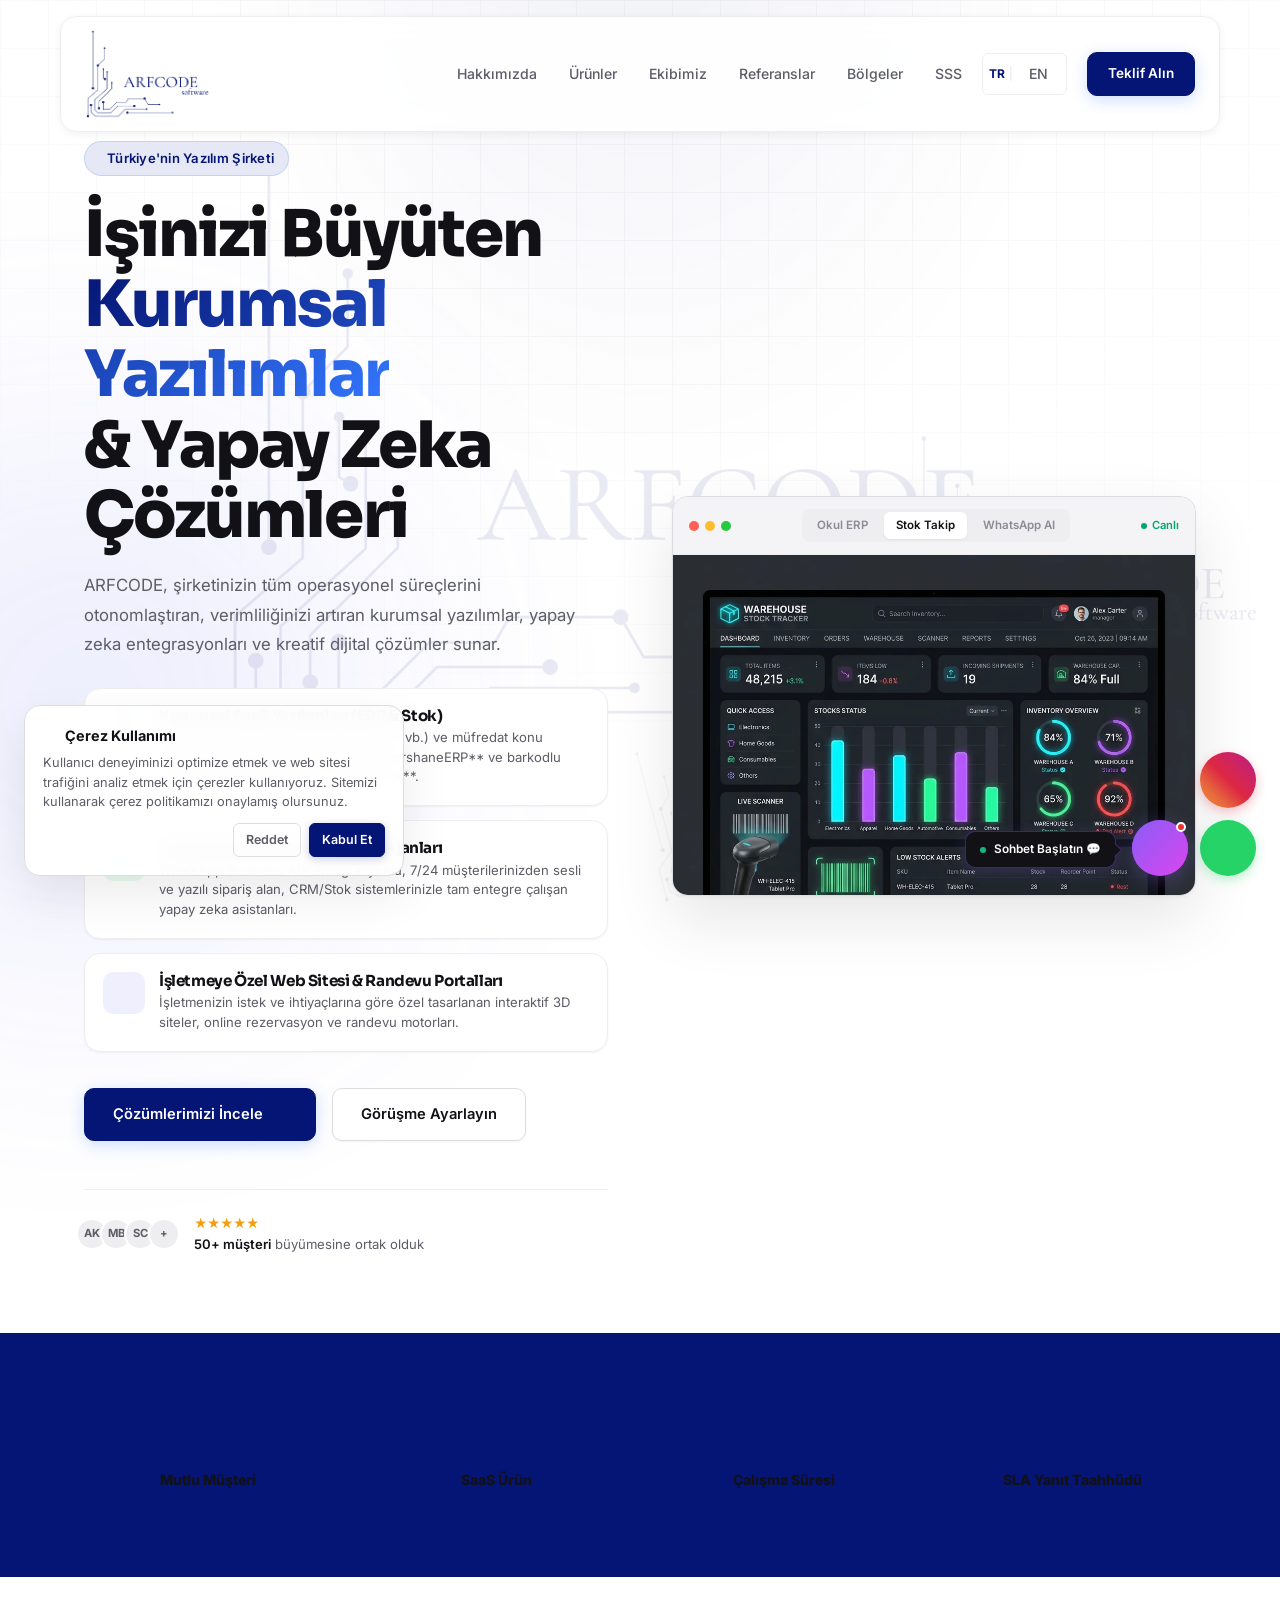
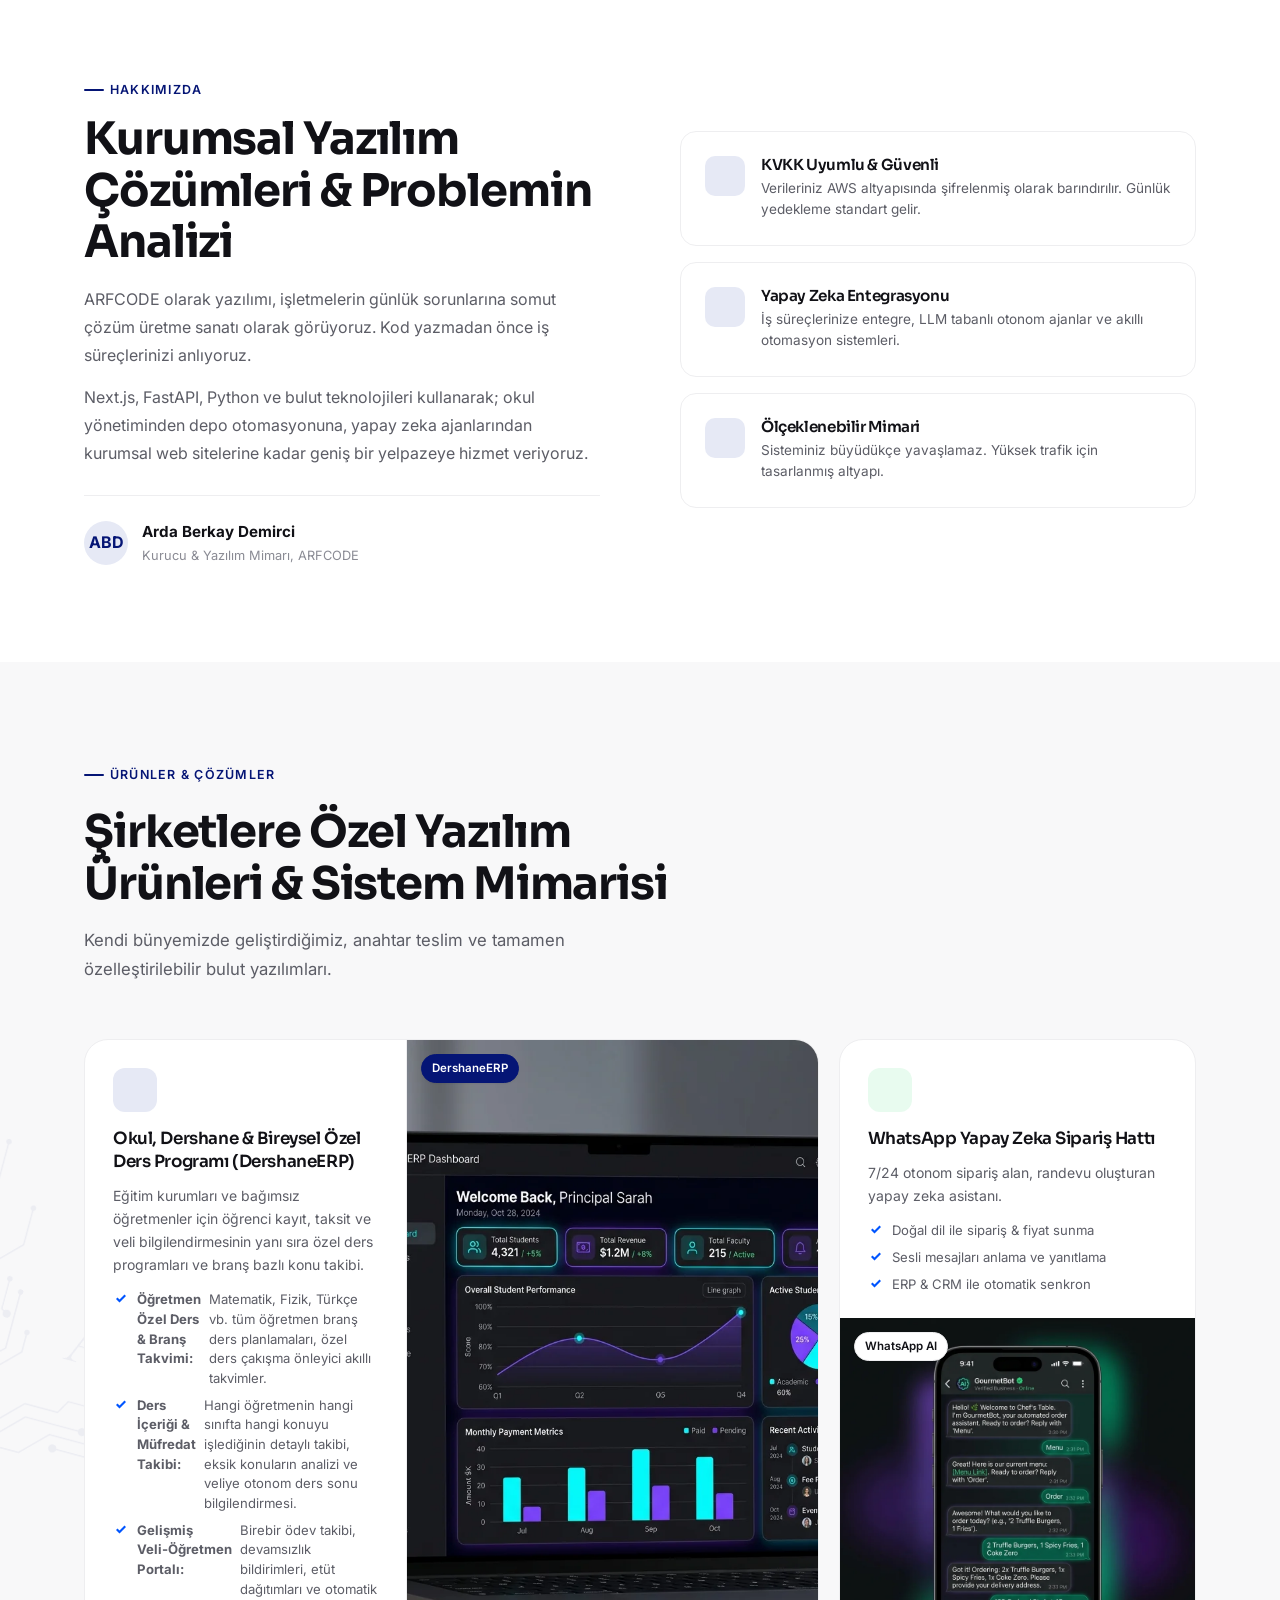
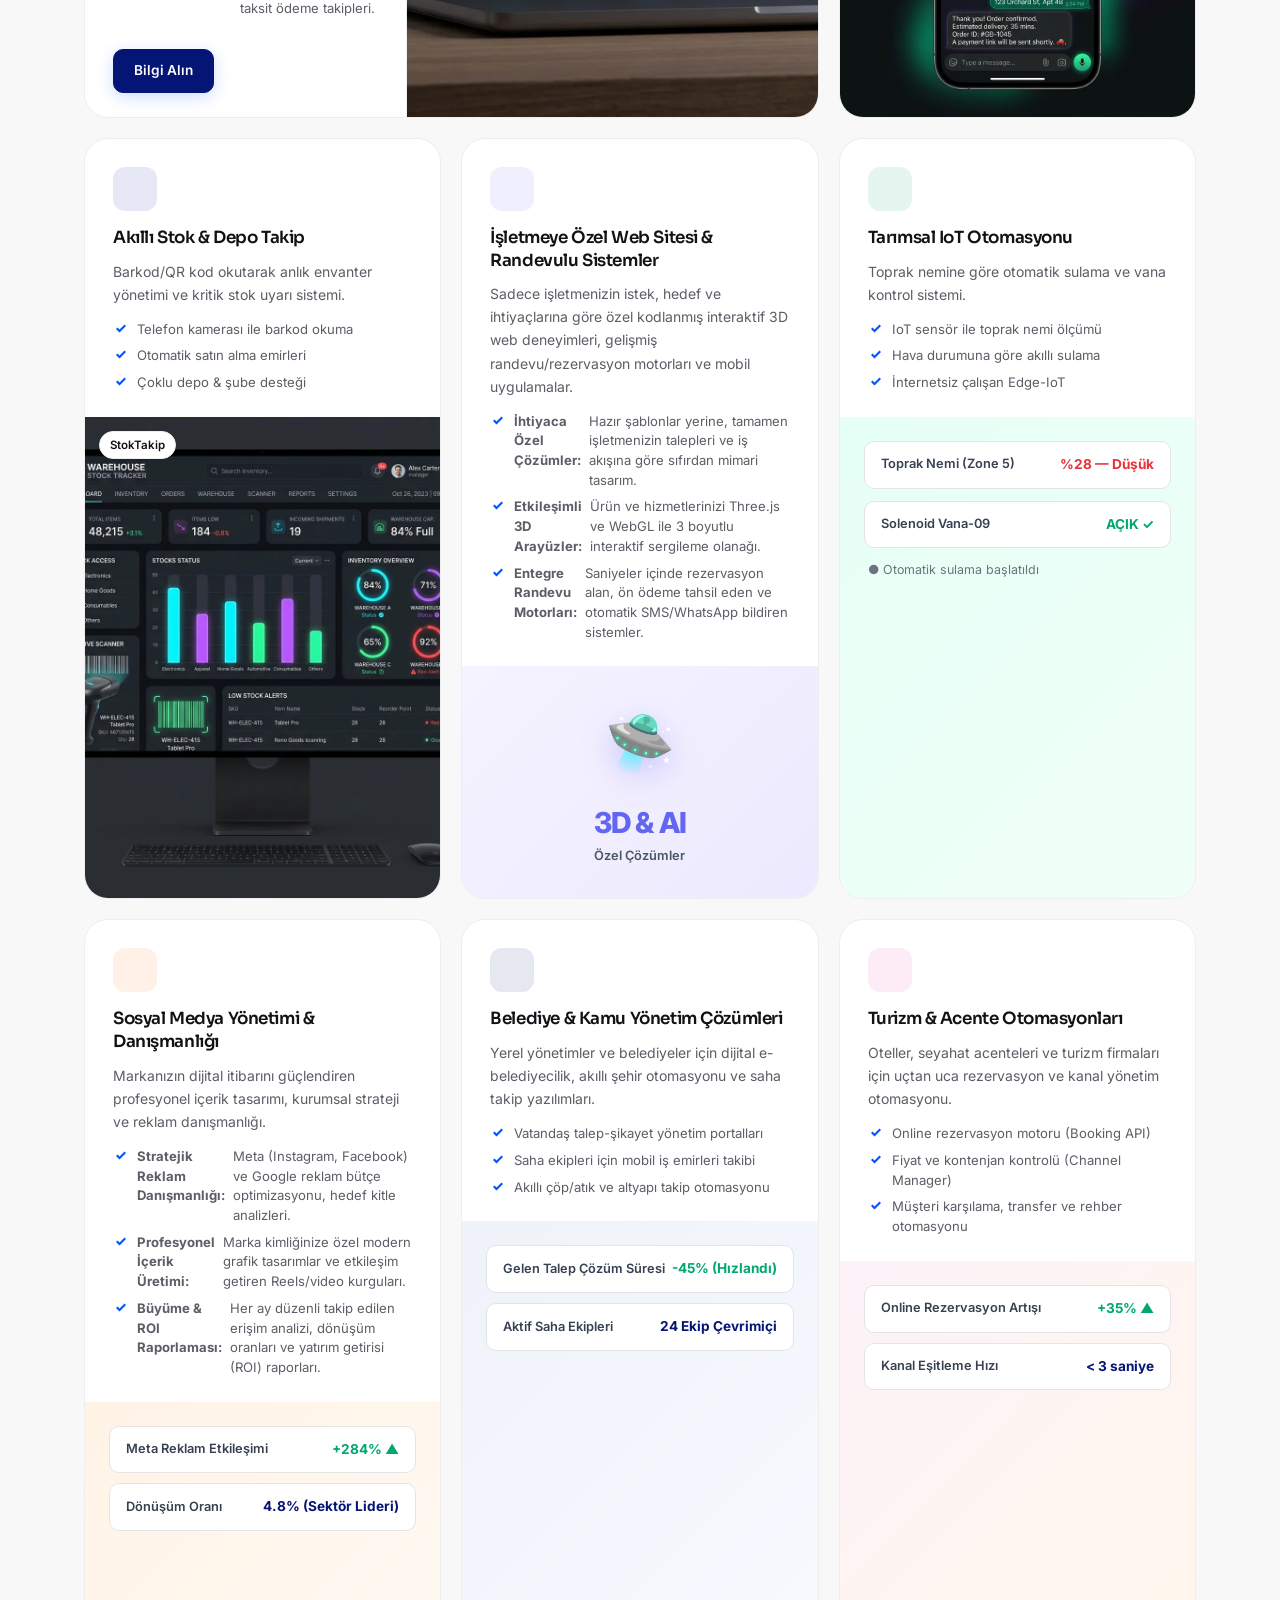
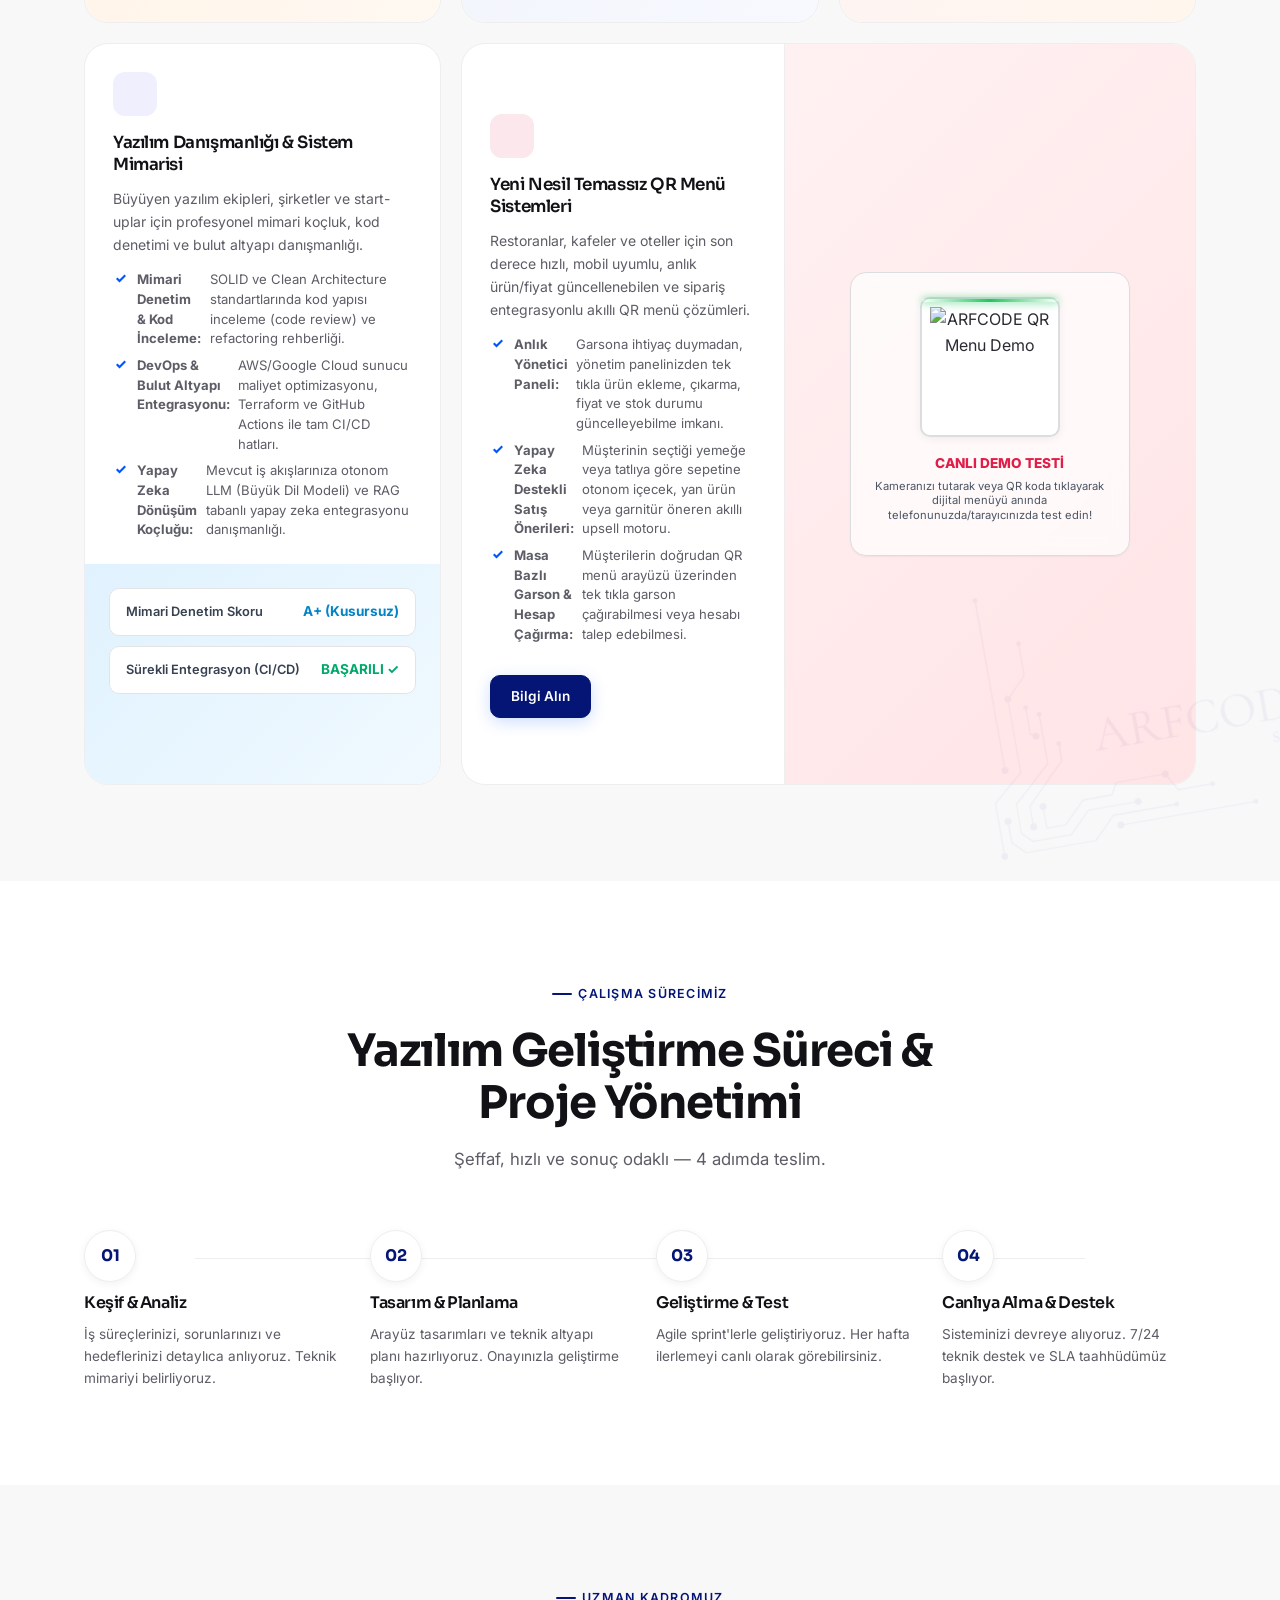
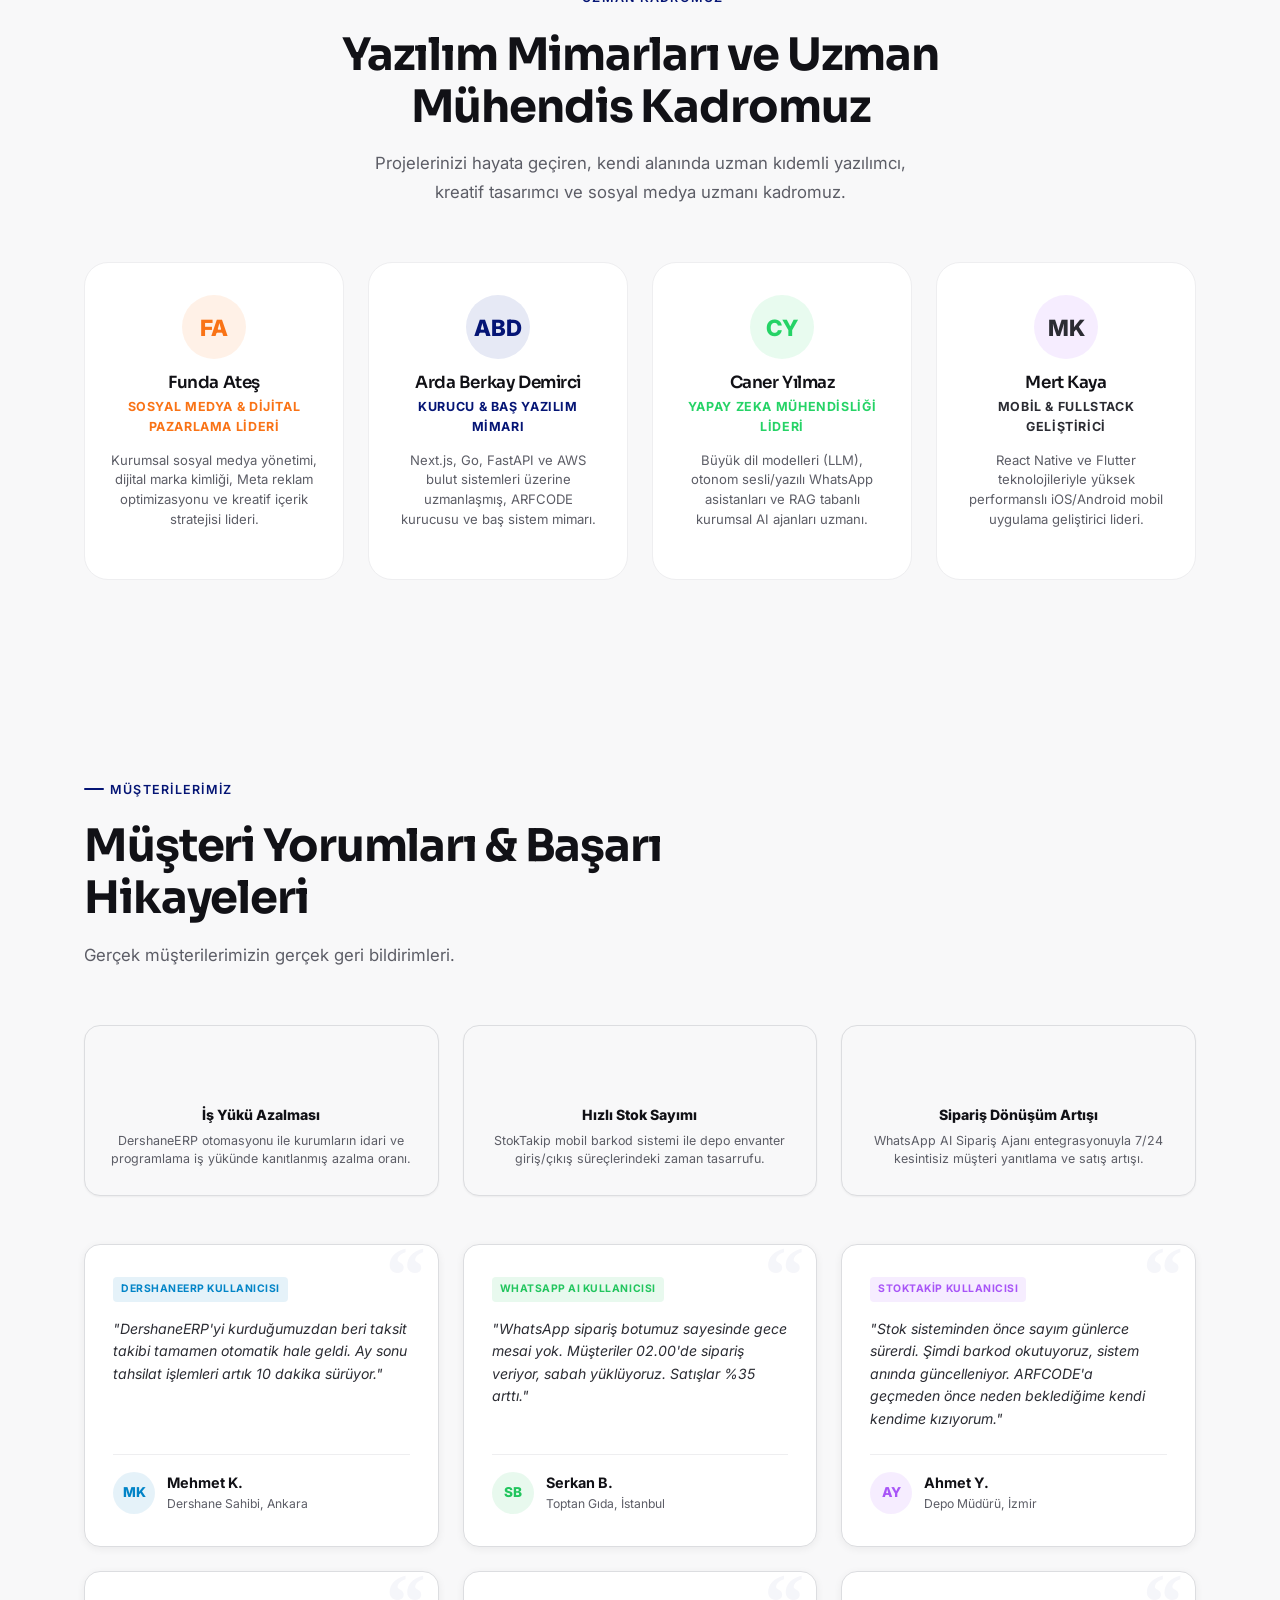
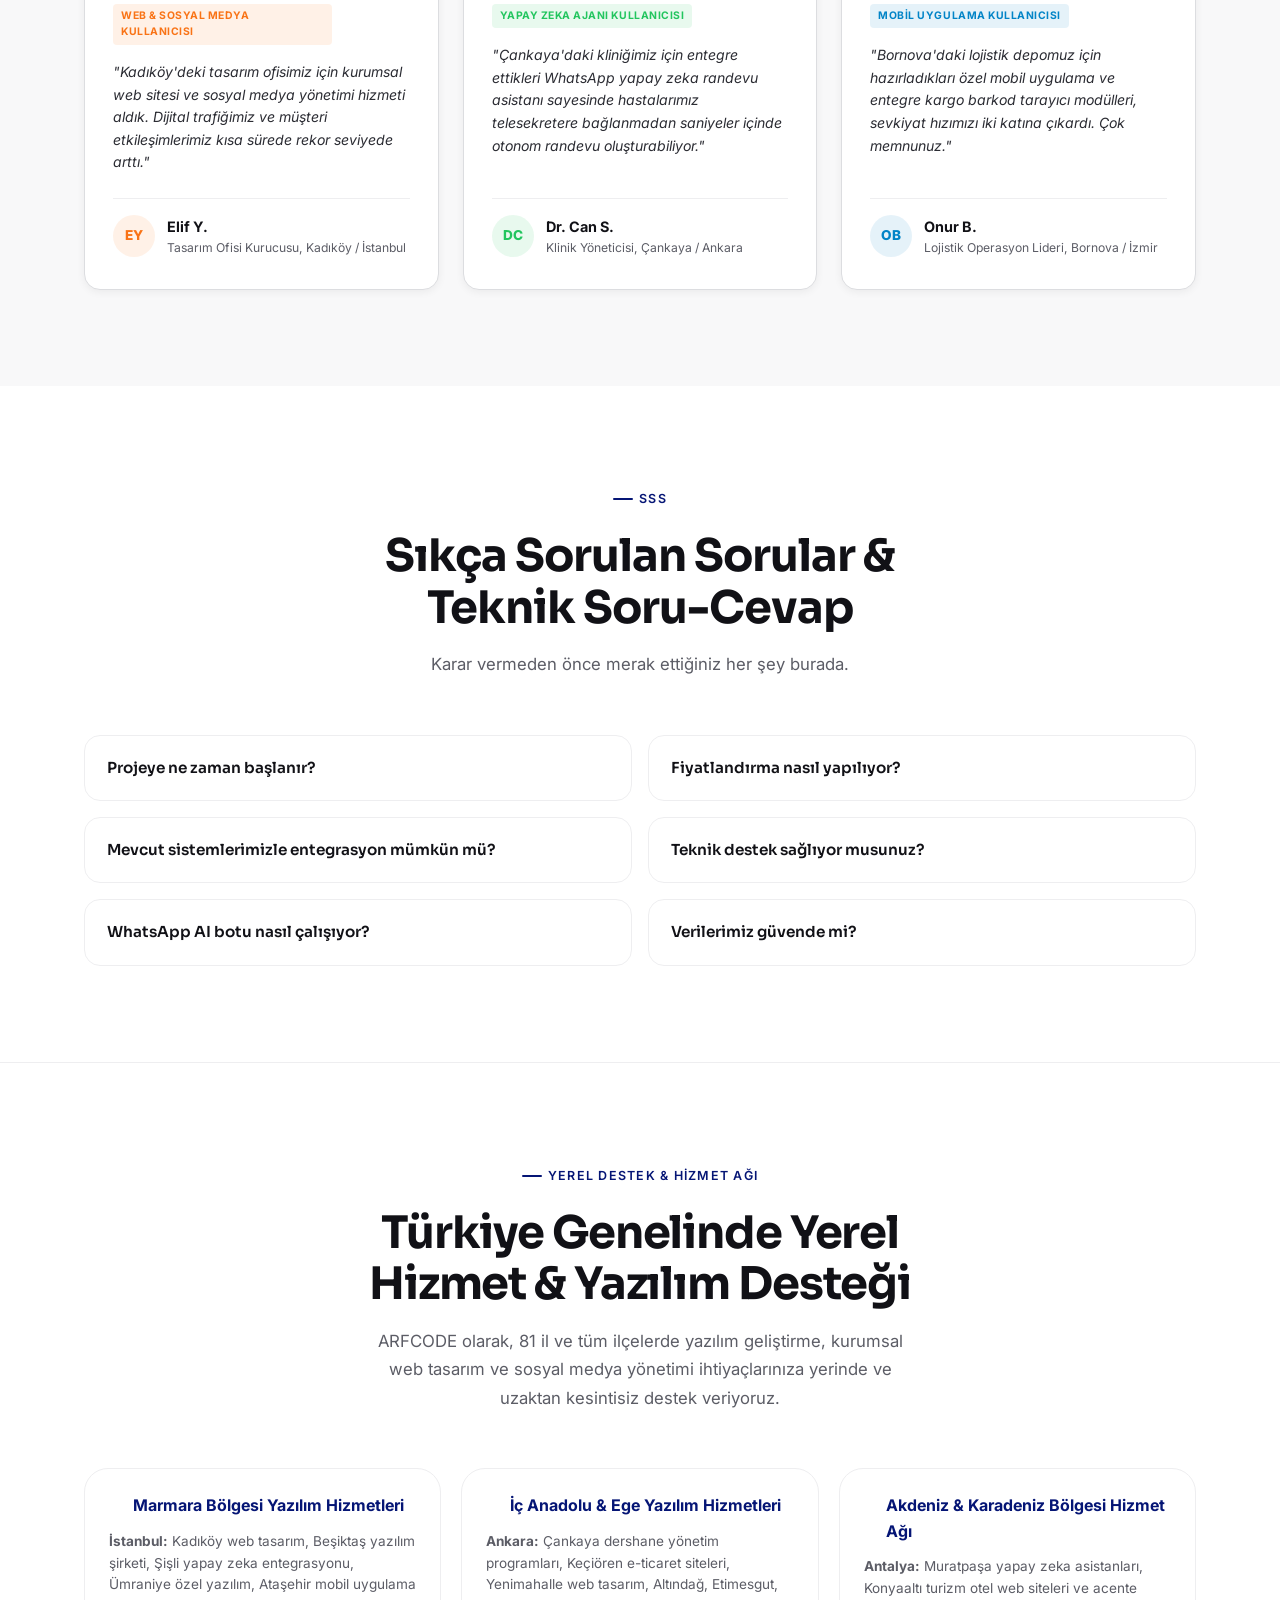
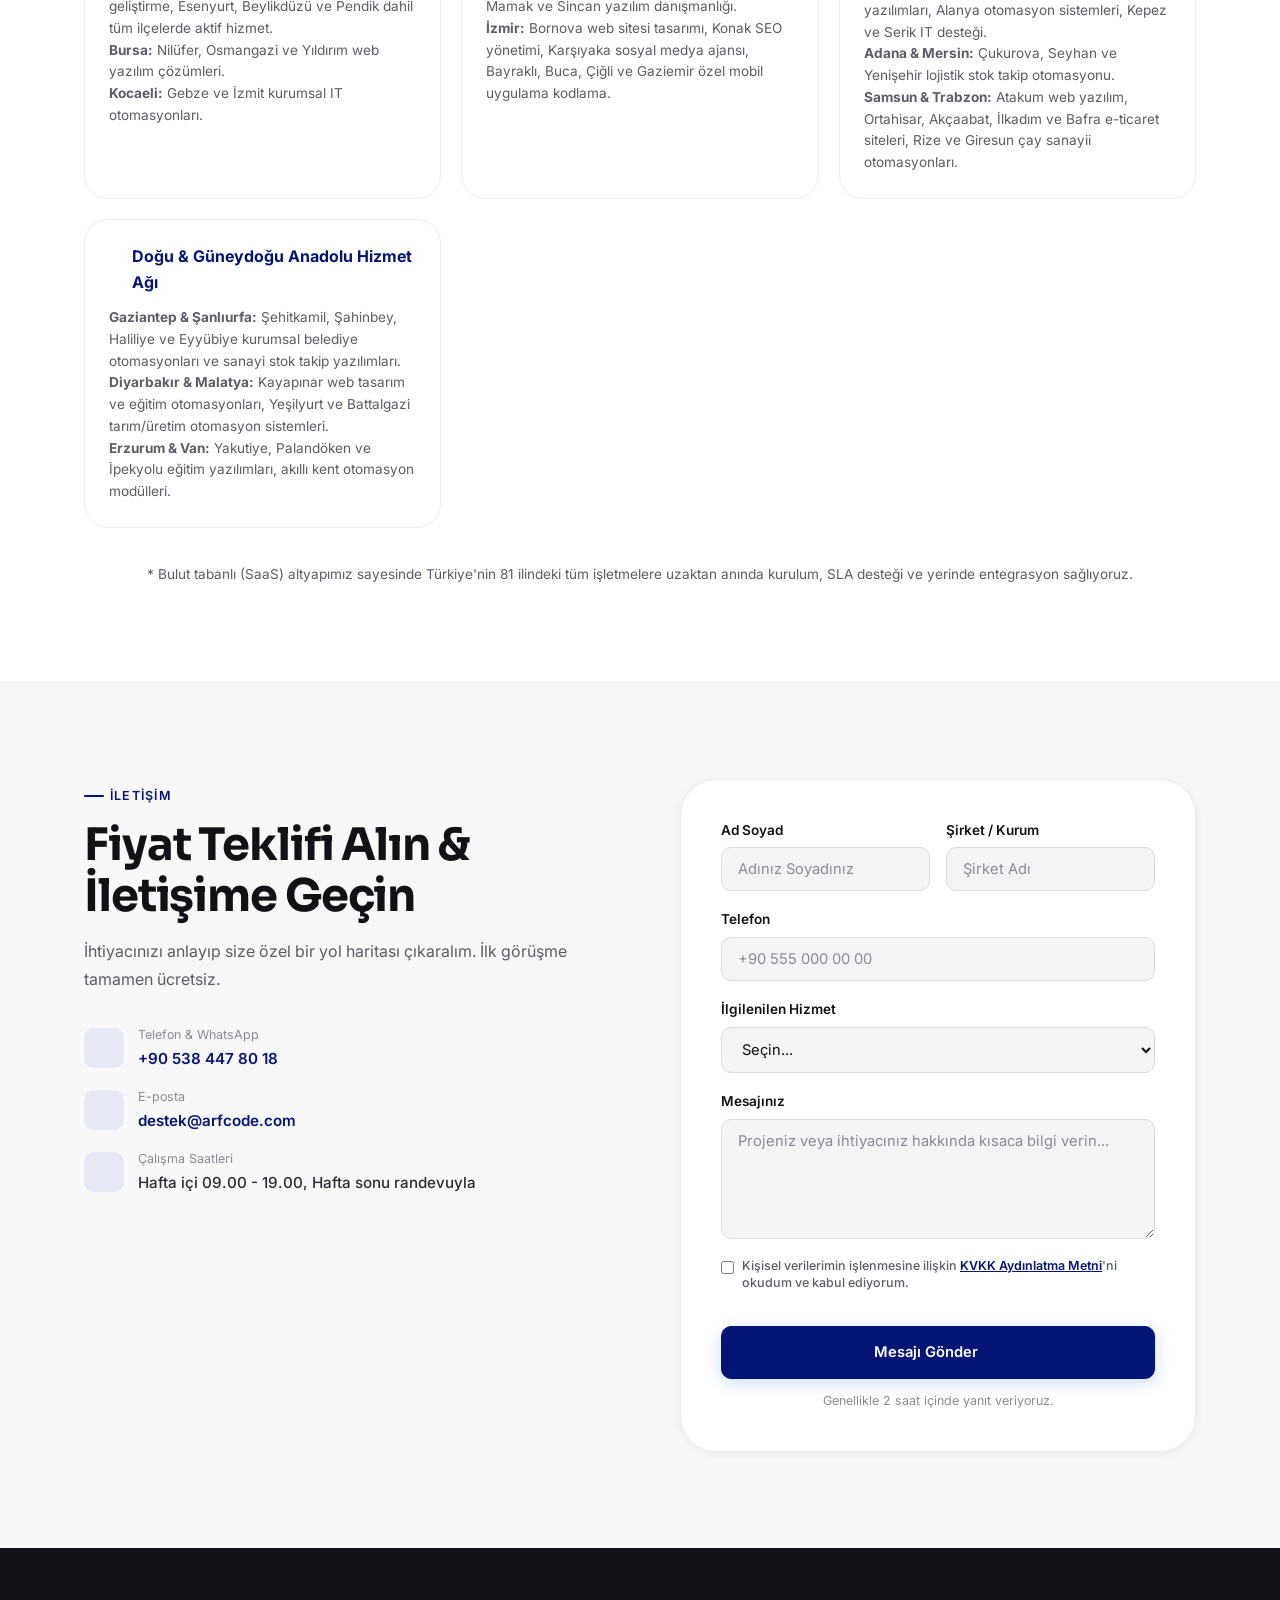
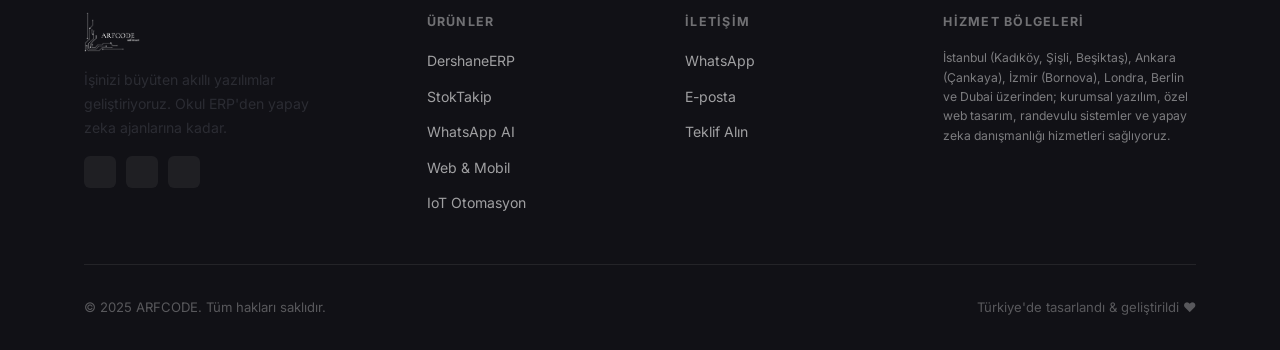
==== commit bbee5c7b: "stack floating buttons vertically on right" ====
--- a/index.html
+++ b/index.html
@@ -1841,7 +1841,7 @@
   </a>
 
   <!-- Floating Instagram Button -->
-  <a href="https://www.instagram.com/faraaksesuar?utm_source=qr" target="_blank" rel="noopener noreferrer" aria-label="Instagram üzerinden bizi takip edin" id="instagram-float" style="position: fixed; bottom: 24px; left: 24px; width: 56px; height: 56px; background: linear-gradient(45deg, #f09433 0%, #e6683c 25%, #dc2743 50%, #cc2366 75%, #bc1888 100%); color: #fff; border-radius: 50%; display: flex; align-items: center; justify-content: center; box-shadow: 0 4px 12px rgba(220,39,67,0.3); z-index: 2998; transition: all 0.3s ease;">
+  <a href="https://www.instagram.com/faraaksesuar?utm_source=qr" target="_blank" rel="noopener noreferrer" aria-label="Instagram üzerinden bizi takip edin" id="instagram-float" style="position: fixed; bottom: 92px; right: 24px; width: 56px; height: 56px; background: linear-gradient(45deg, #f09433 0%, #e6683c 25%, #dc2743 50%, #cc2366 75%, #bc1888 100%); color: #fff; border-radius: 50%; display: flex; align-items: center; justify-content: center; box-shadow: 0 4px 12px rgba(220,39,67,0.3); z-index: 2998; transition: all 0.3s ease;">
     <i data-feather="instagram" style="width: 26px; height: 26px;"></i>
   </a>
 
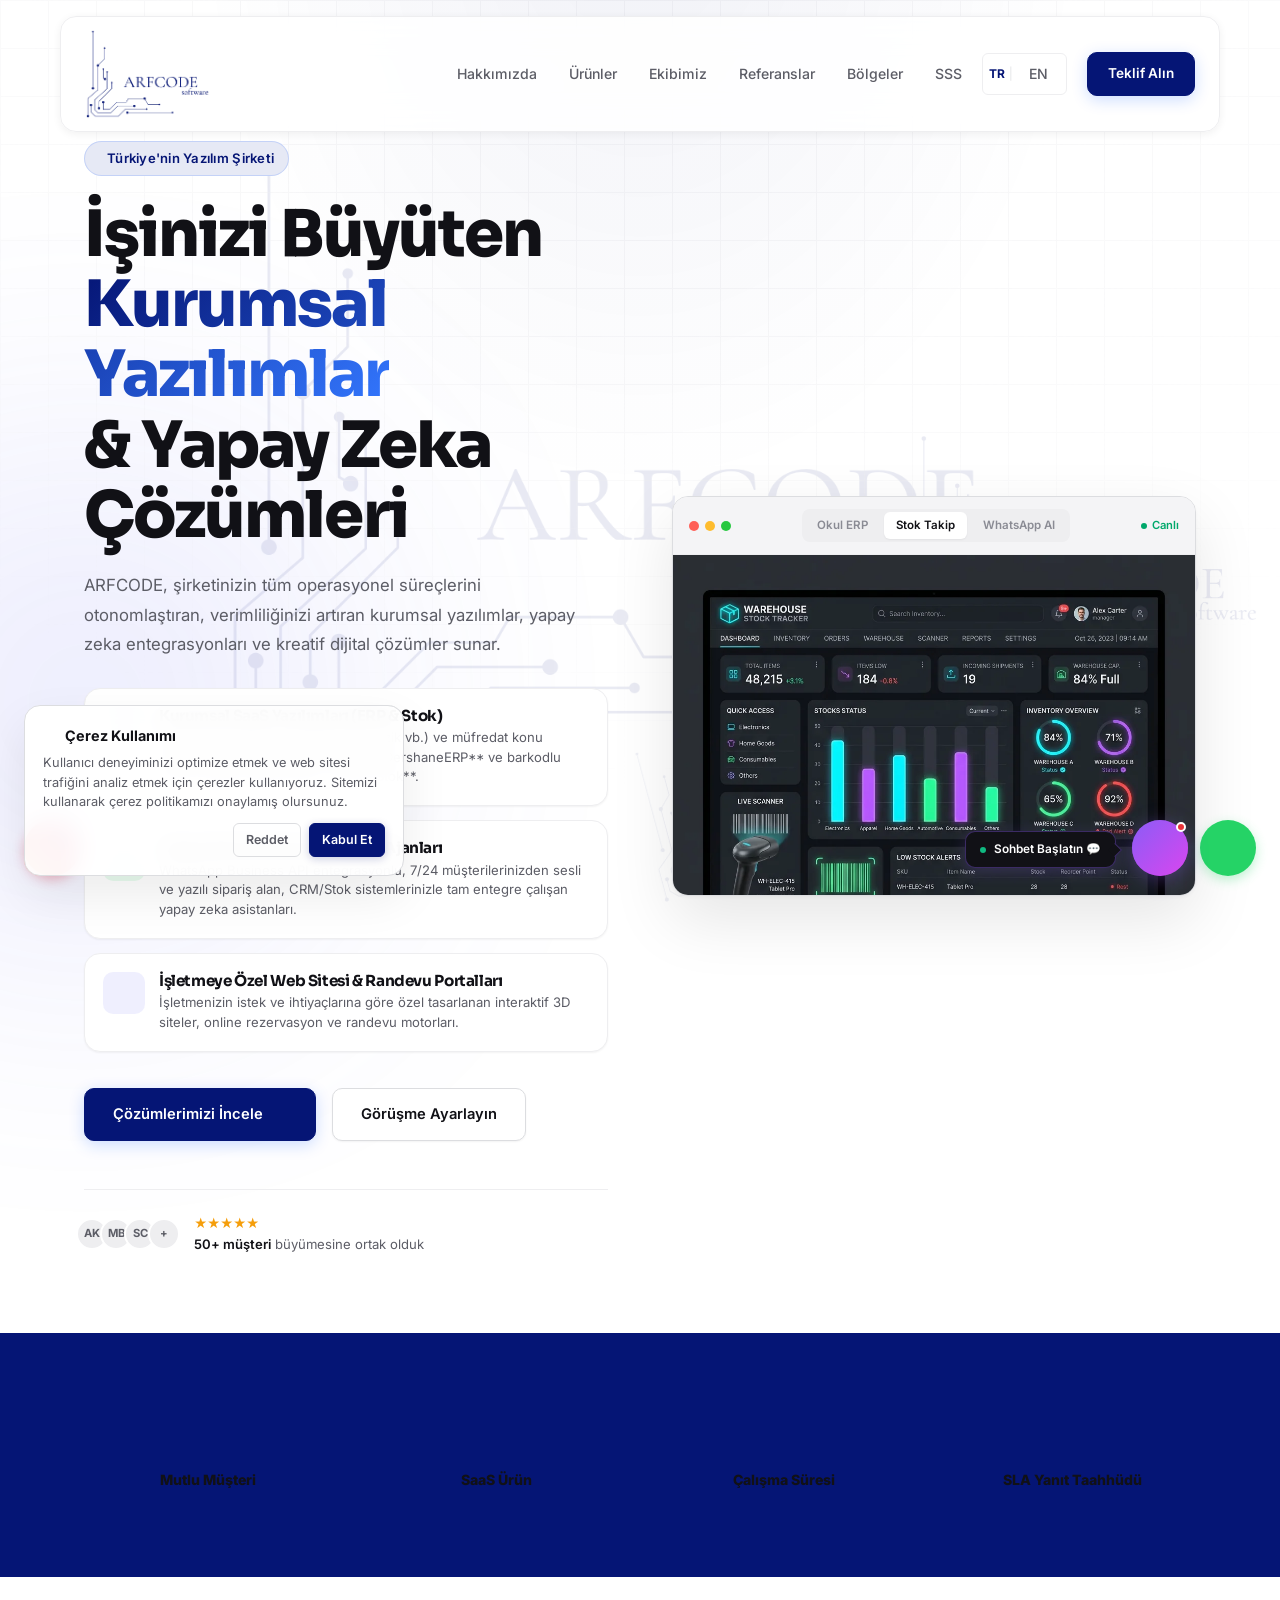
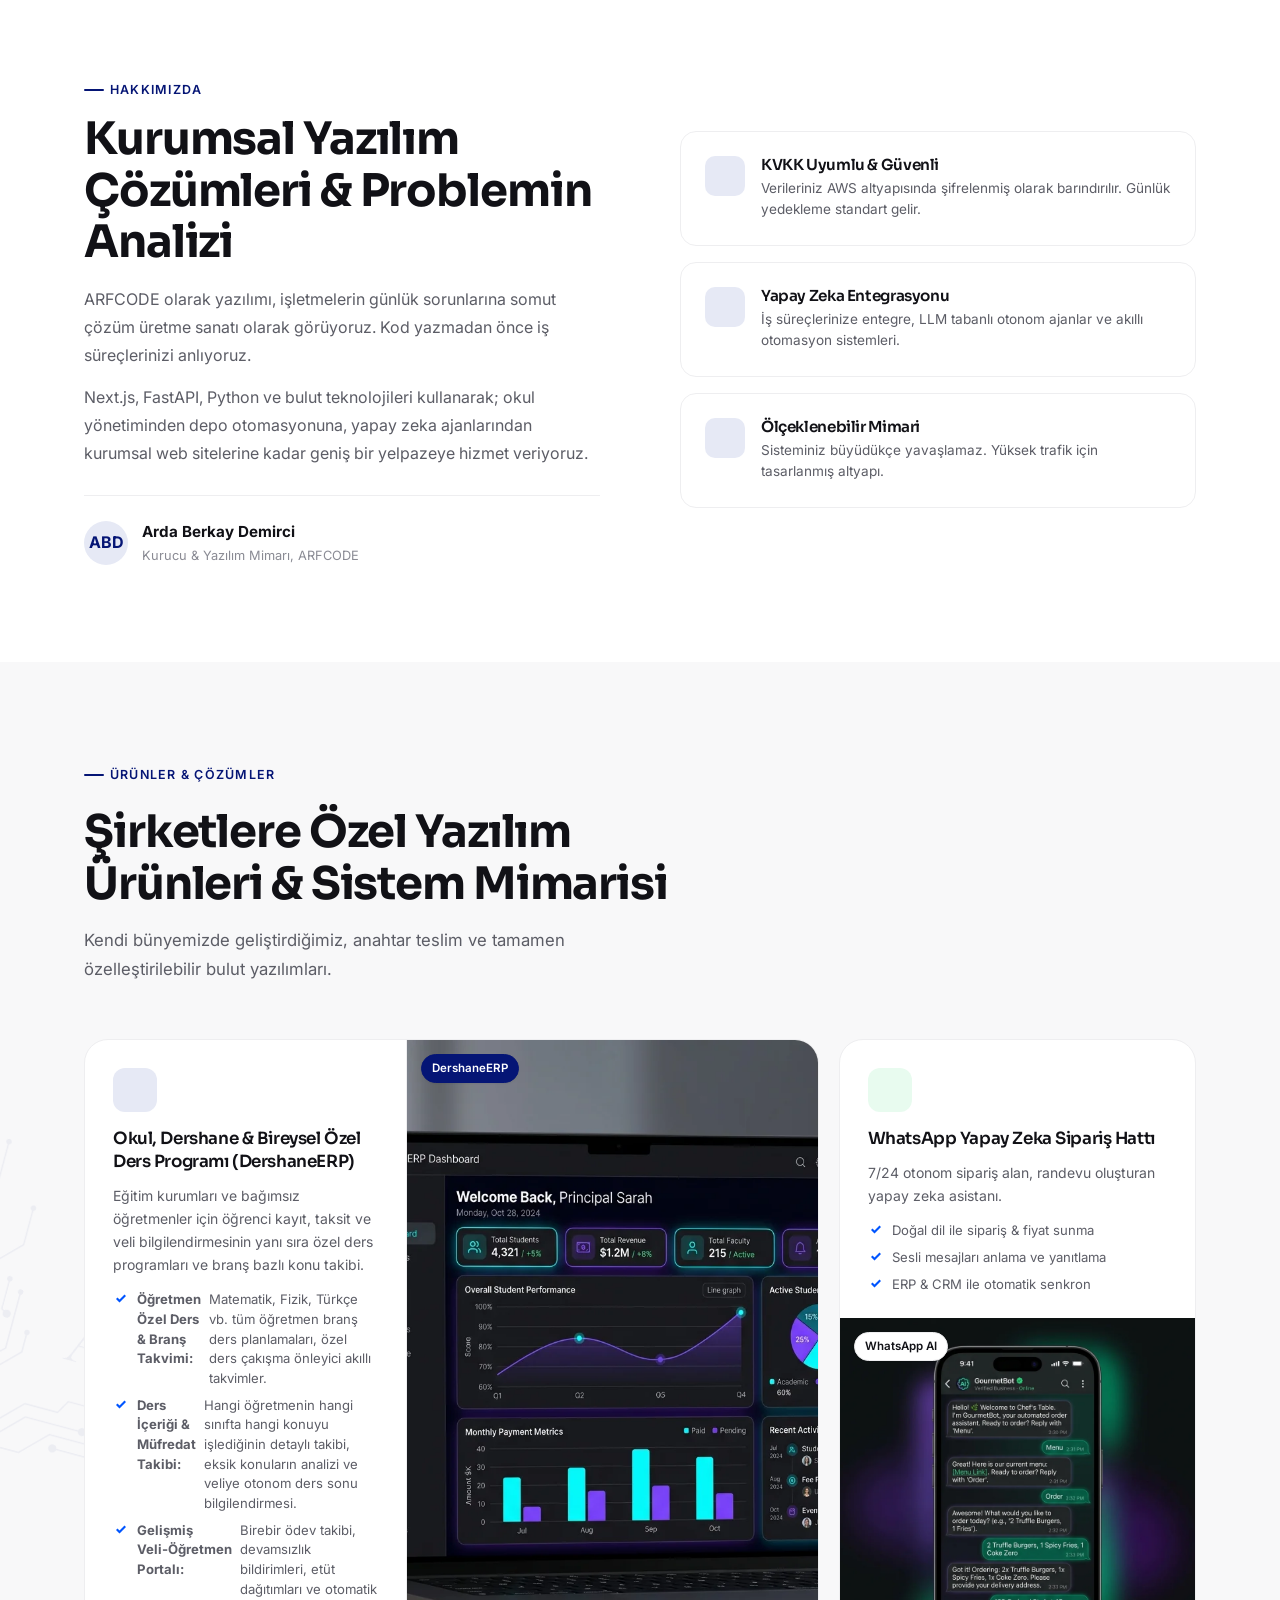
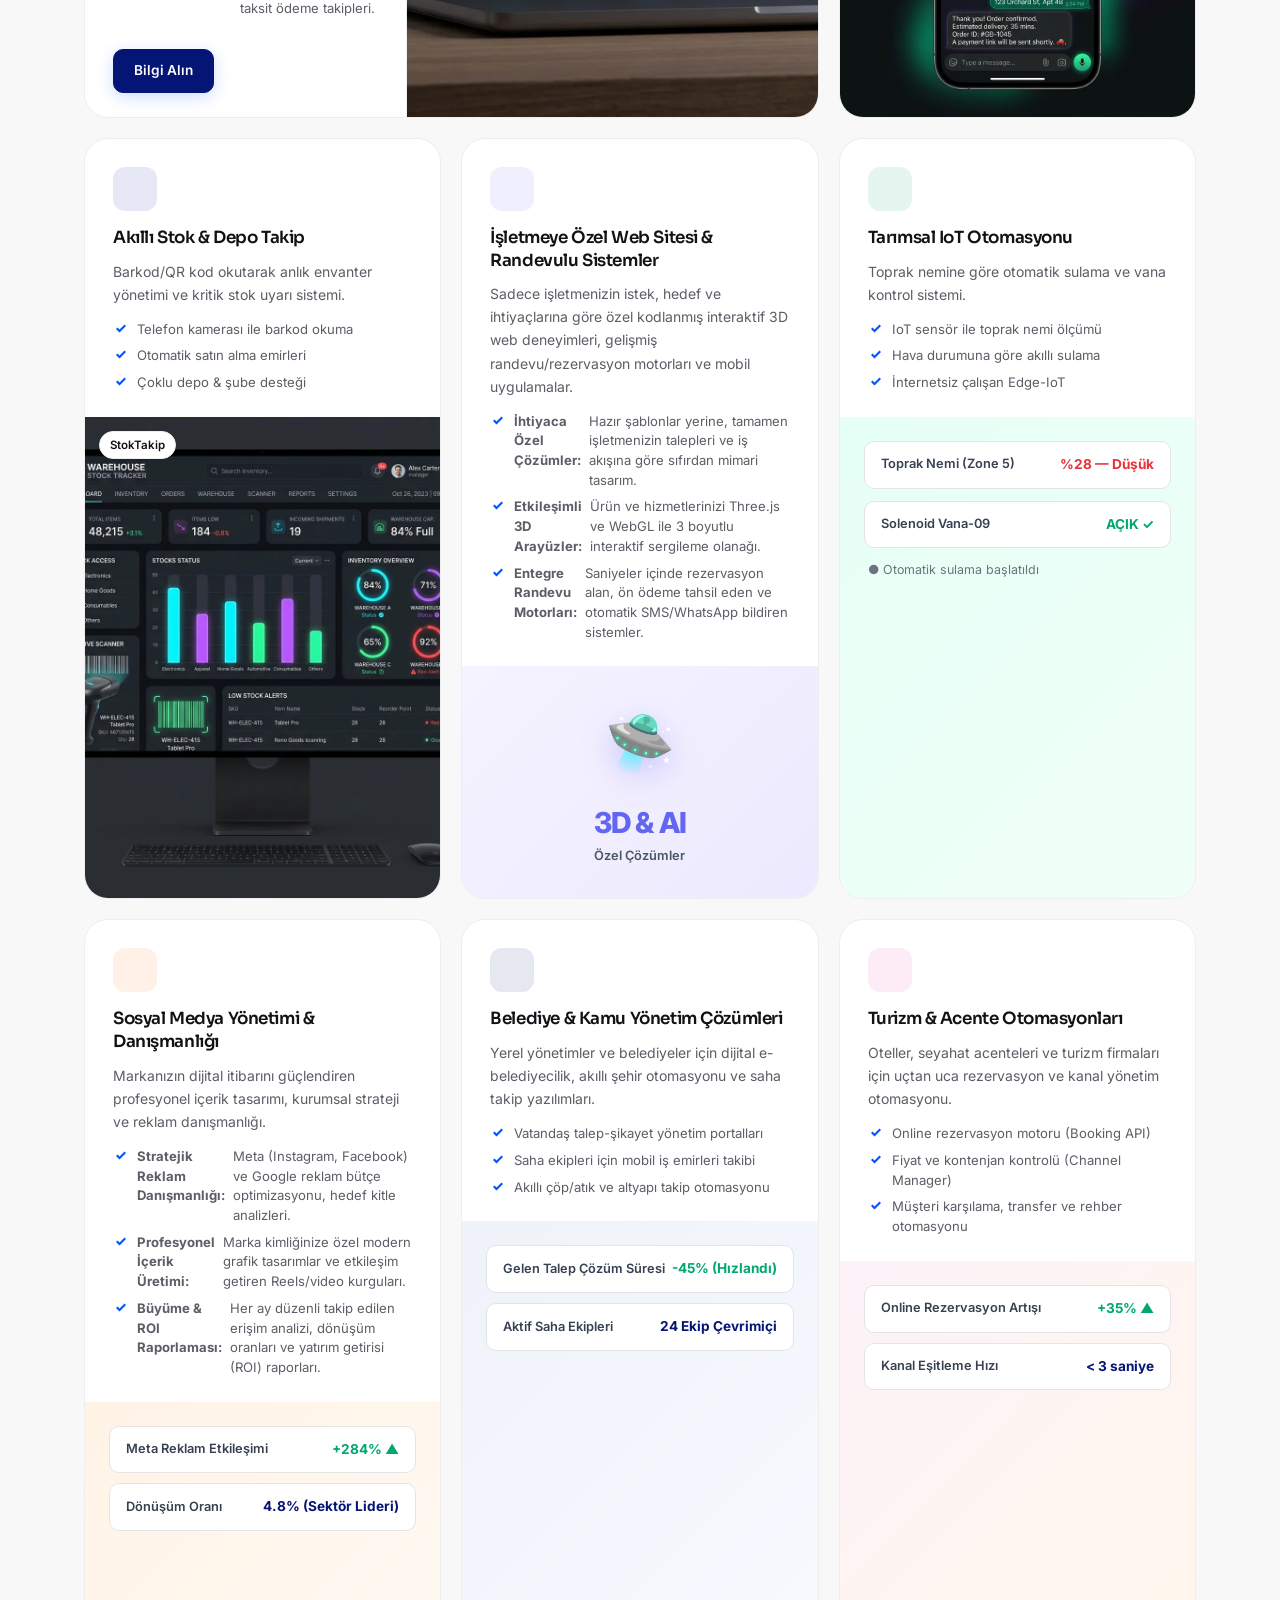
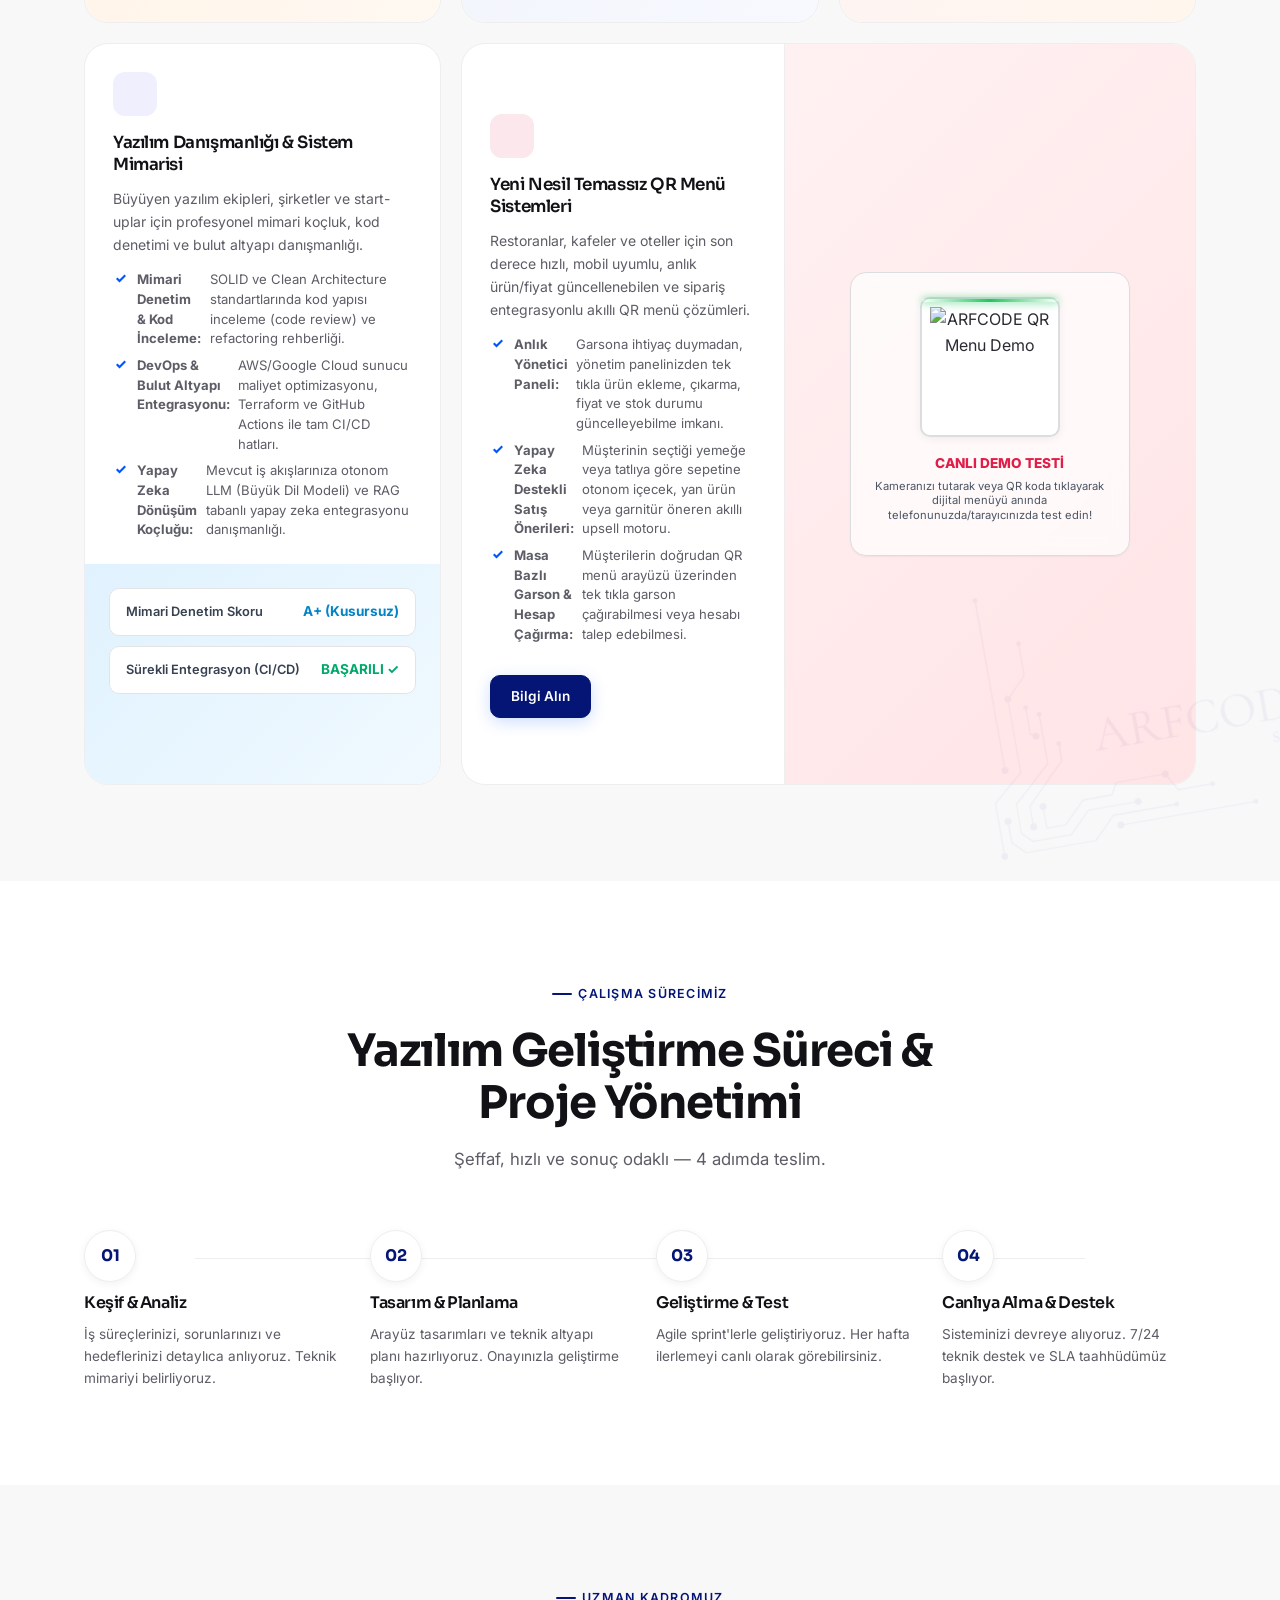
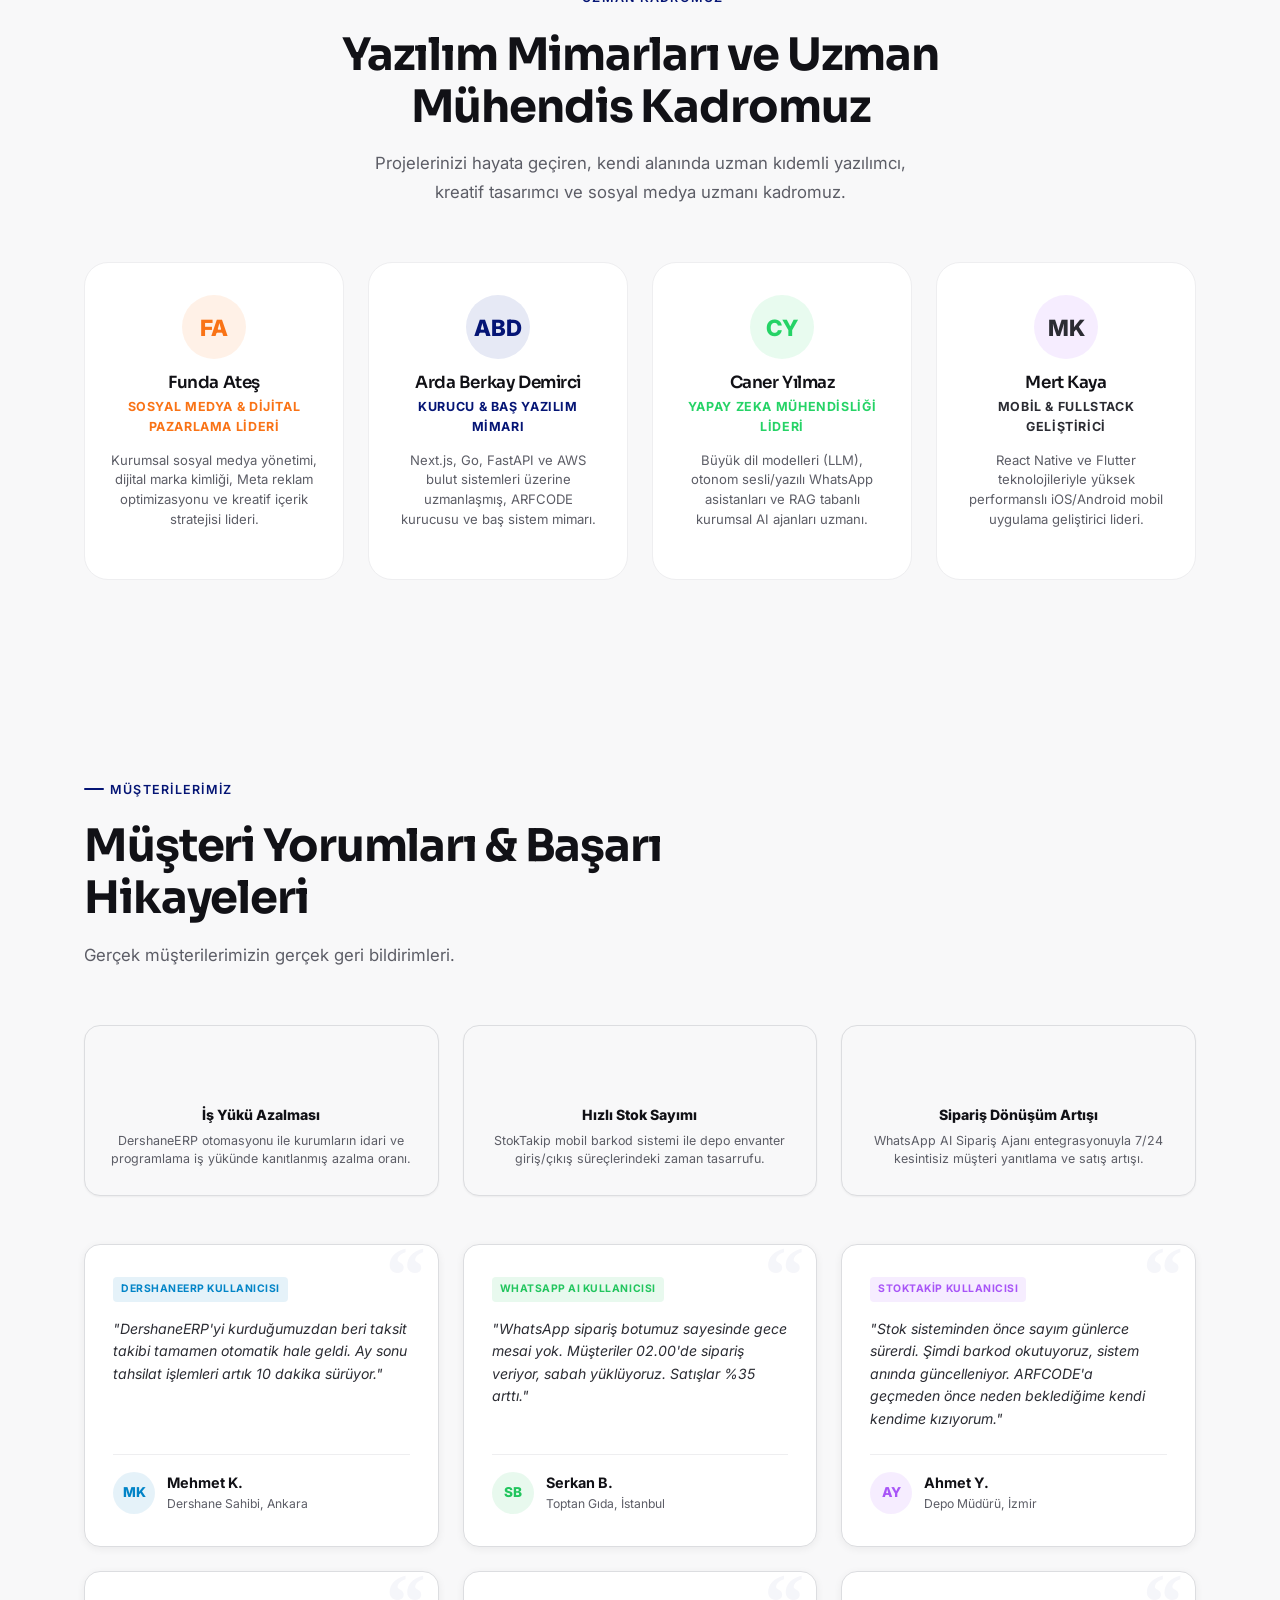
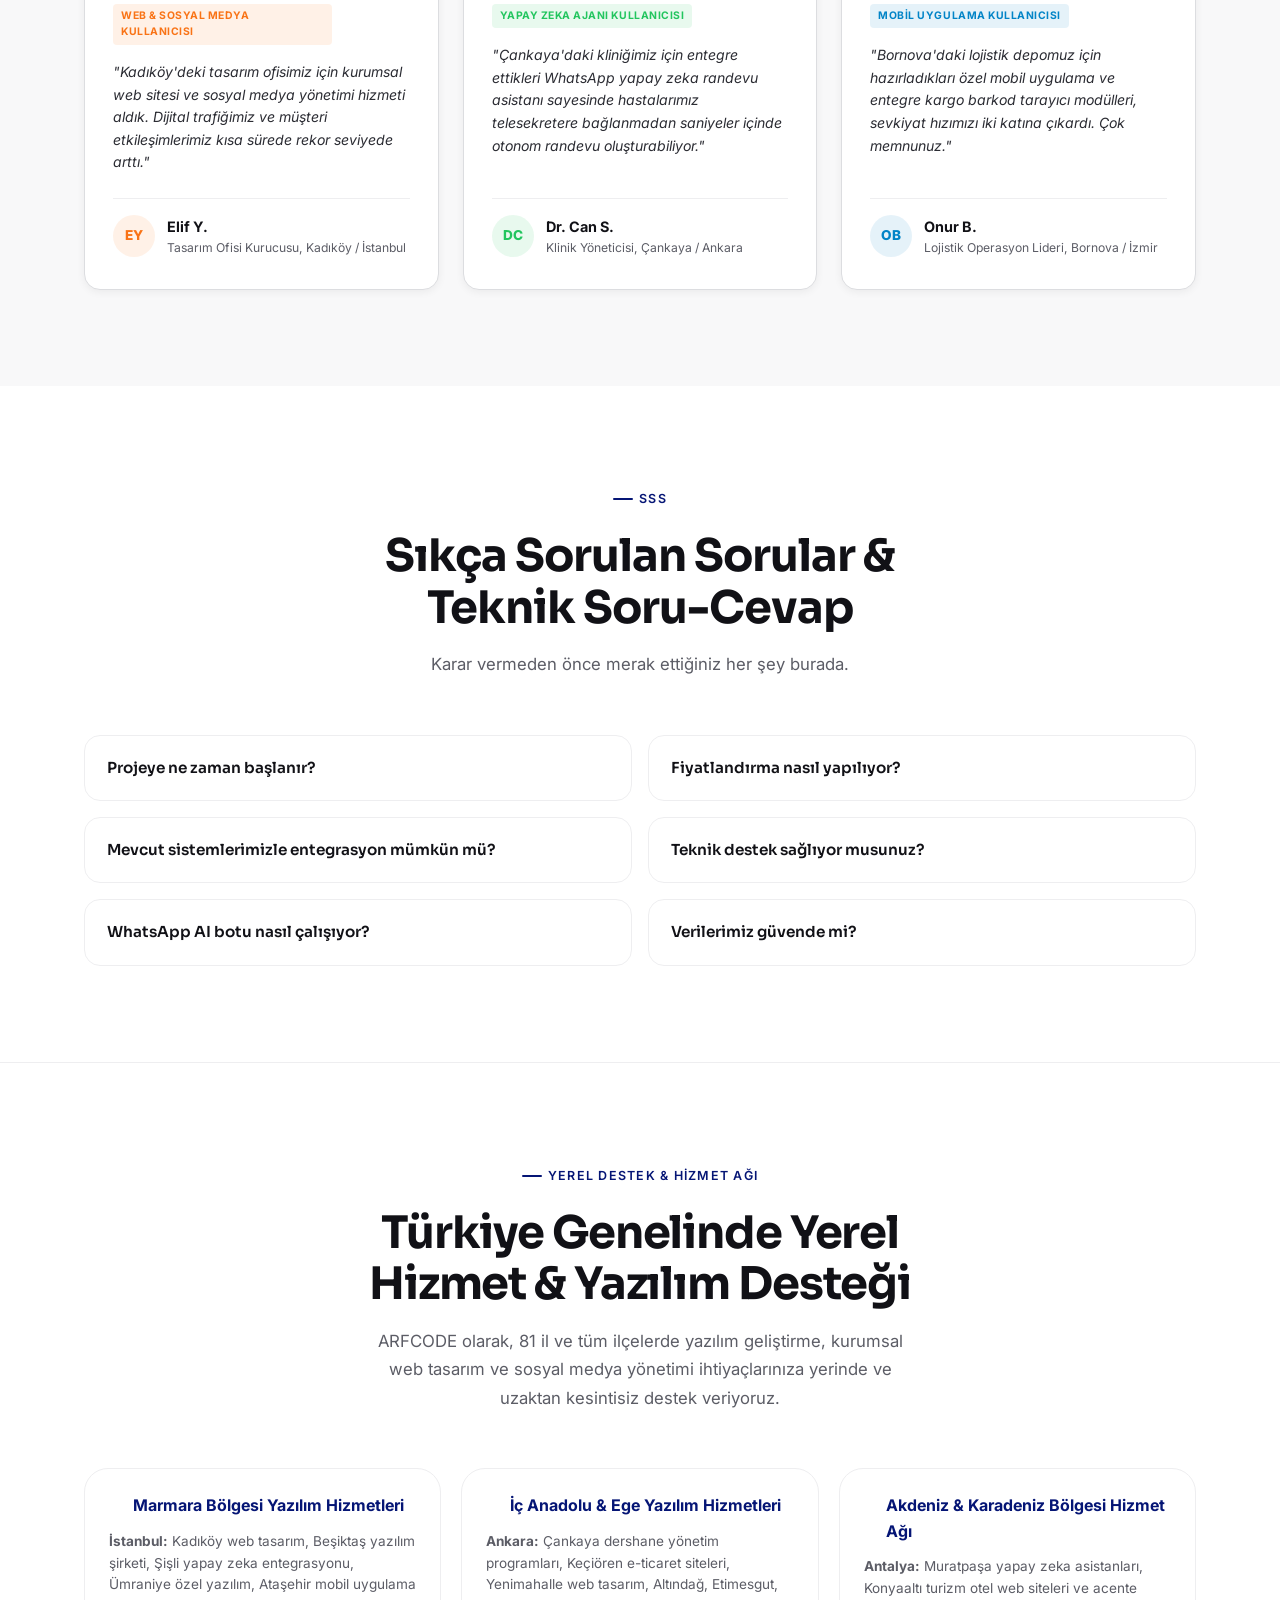
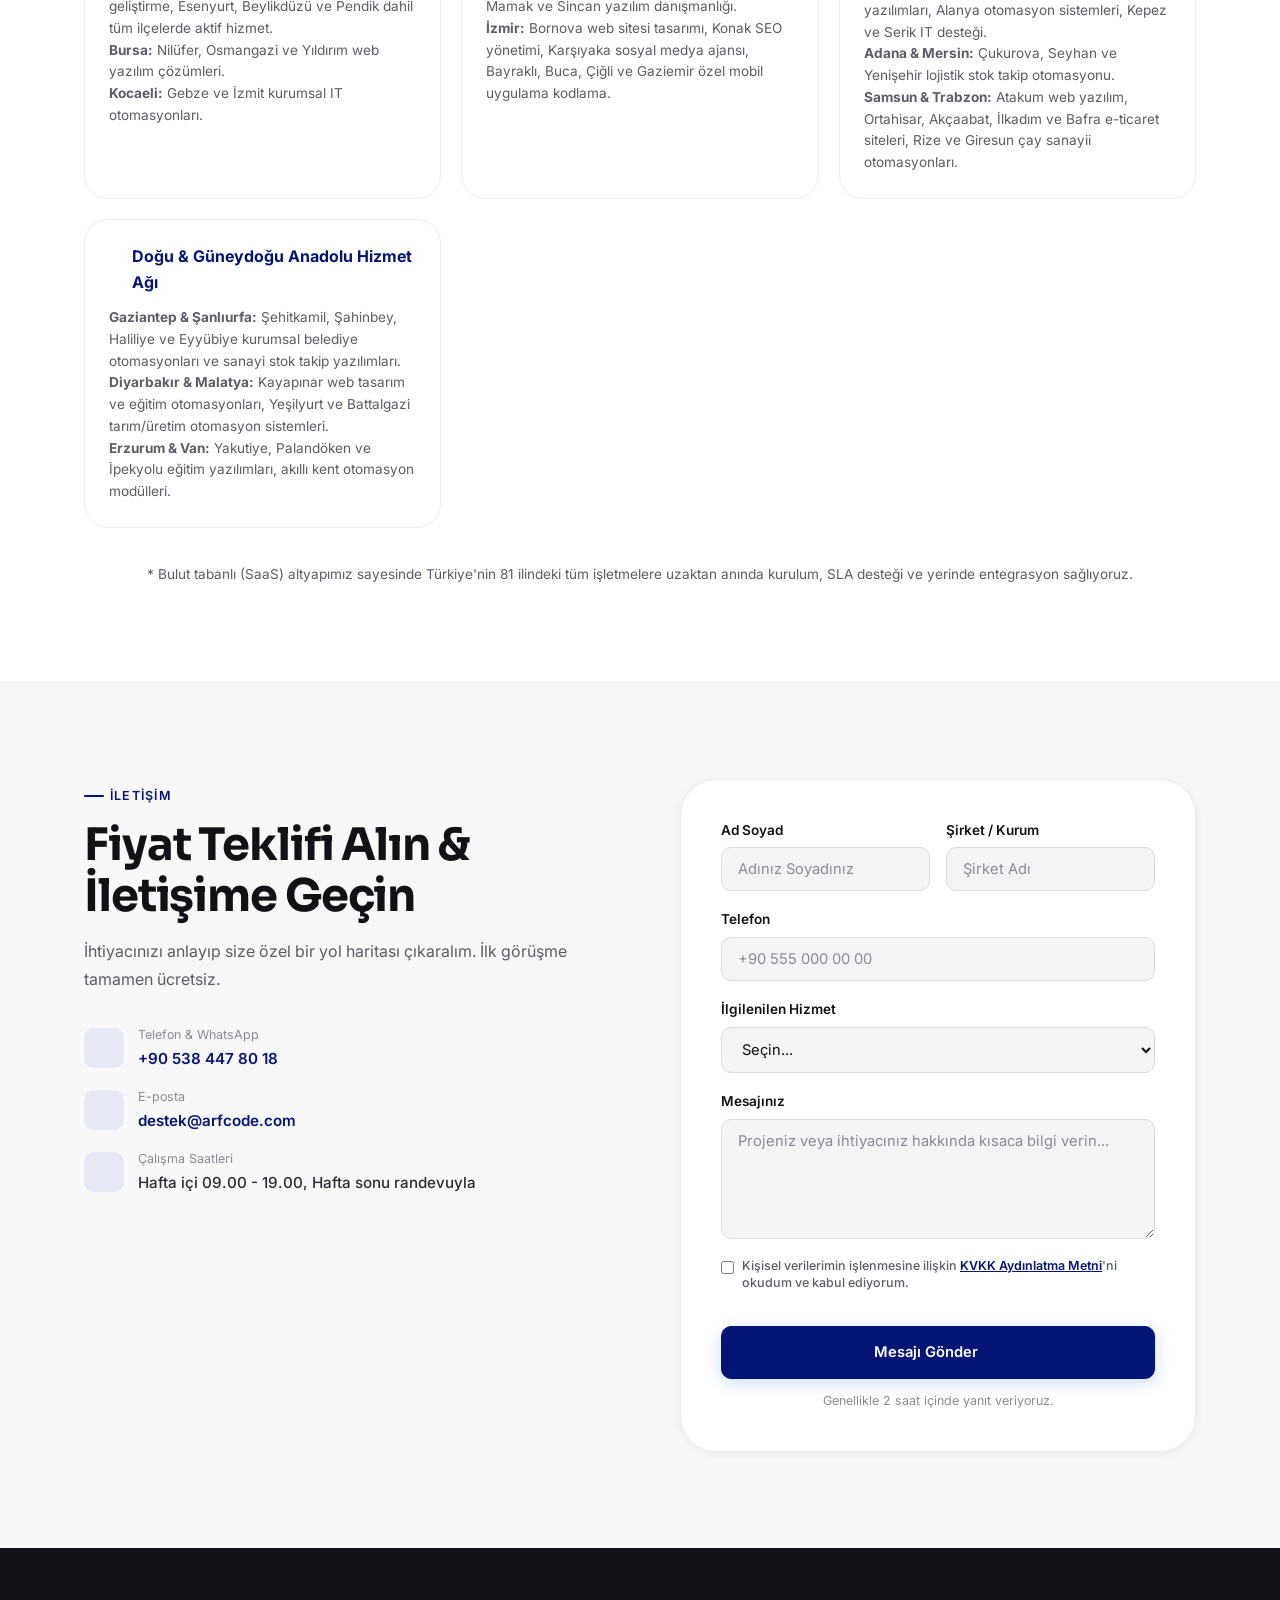
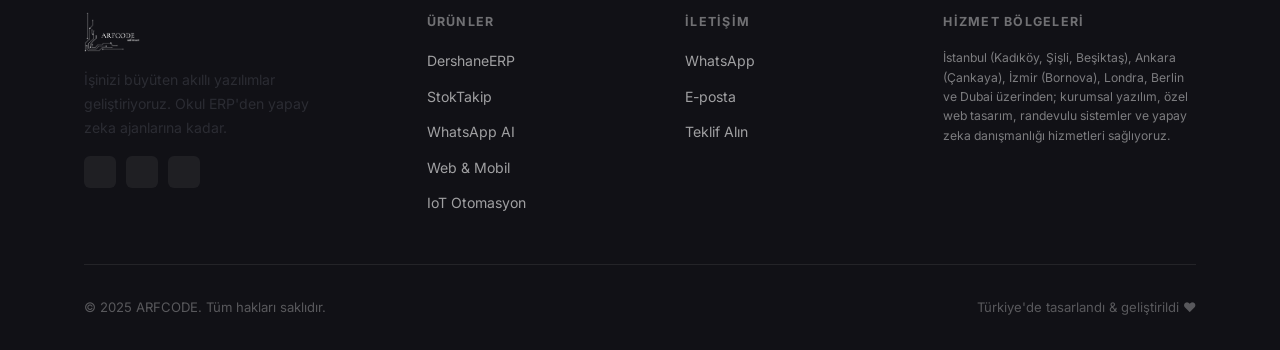
==== commit 9f7a24ae: "move Instagram floating button back to bottom-left to avoid overlap" ====
--- a/index.html
+++ b/index.html
@@ -1841,7 +1841,7 @@
   </a>
 
   <!-- Floating Instagram Button -->
-  <a href="https://www.instagram.com/faraaksesuar?utm_source=qr" target="_blank" rel="noopener noreferrer" aria-label="Instagram üzerinden bizi takip edin" id="instagram-float" style="position: fixed; bottom: 92px; right: 24px; width: 56px; height: 56px; background: linear-gradient(45deg, #f09433 0%, #e6683c 25%, #dc2743 50%, #cc2366 75%, #bc1888 100%); color: #fff; border-radius: 50%; display: flex; align-items: center; justify-content: center; box-shadow: 0 4px 12px rgba(220,39,67,0.3); z-index: 2998; transition: all 0.3s ease;">
+  <a href="https://www.instagram.com/faraaksesuar?utm_source=qr" target="_blank" rel="noopener noreferrer" aria-label="Instagram üzerinden bizi takip edin" id="instagram-float" style="position: fixed; bottom: 24px; left: 24px; width: 56px; height: 56px; background: linear-gradient(45deg, #f09433 0%, #e6683c 25%, #dc2743 50%, #cc2366 75%, #bc1888 100%); color: #fff; border-radius: 50%; display: flex; align-items: center; justify-content: center; box-shadow: 0 4px 12px rgba(220,39,67,0.3); z-index: 2998; transition: all 0.3s ease;">
     <i data-feather="instagram" style="width: 26px; height: 26px;"></i>
   </a>
 
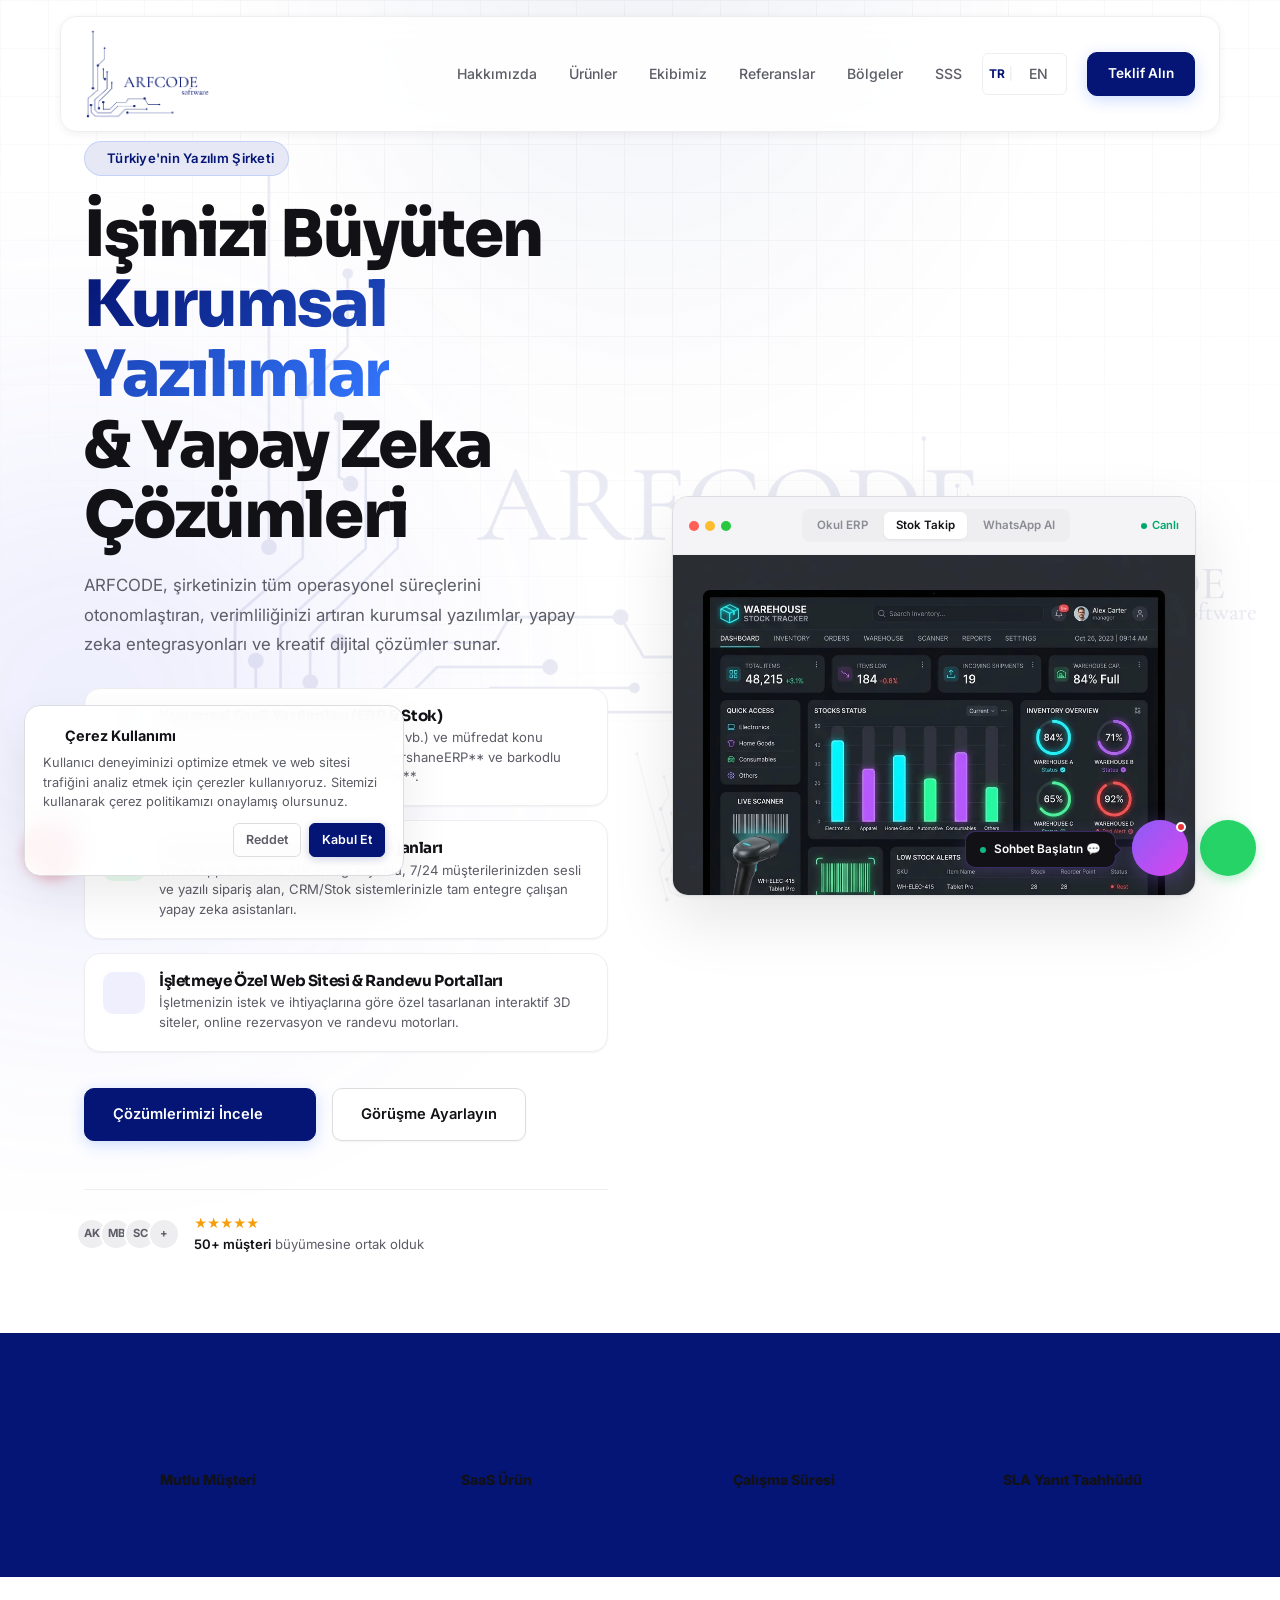
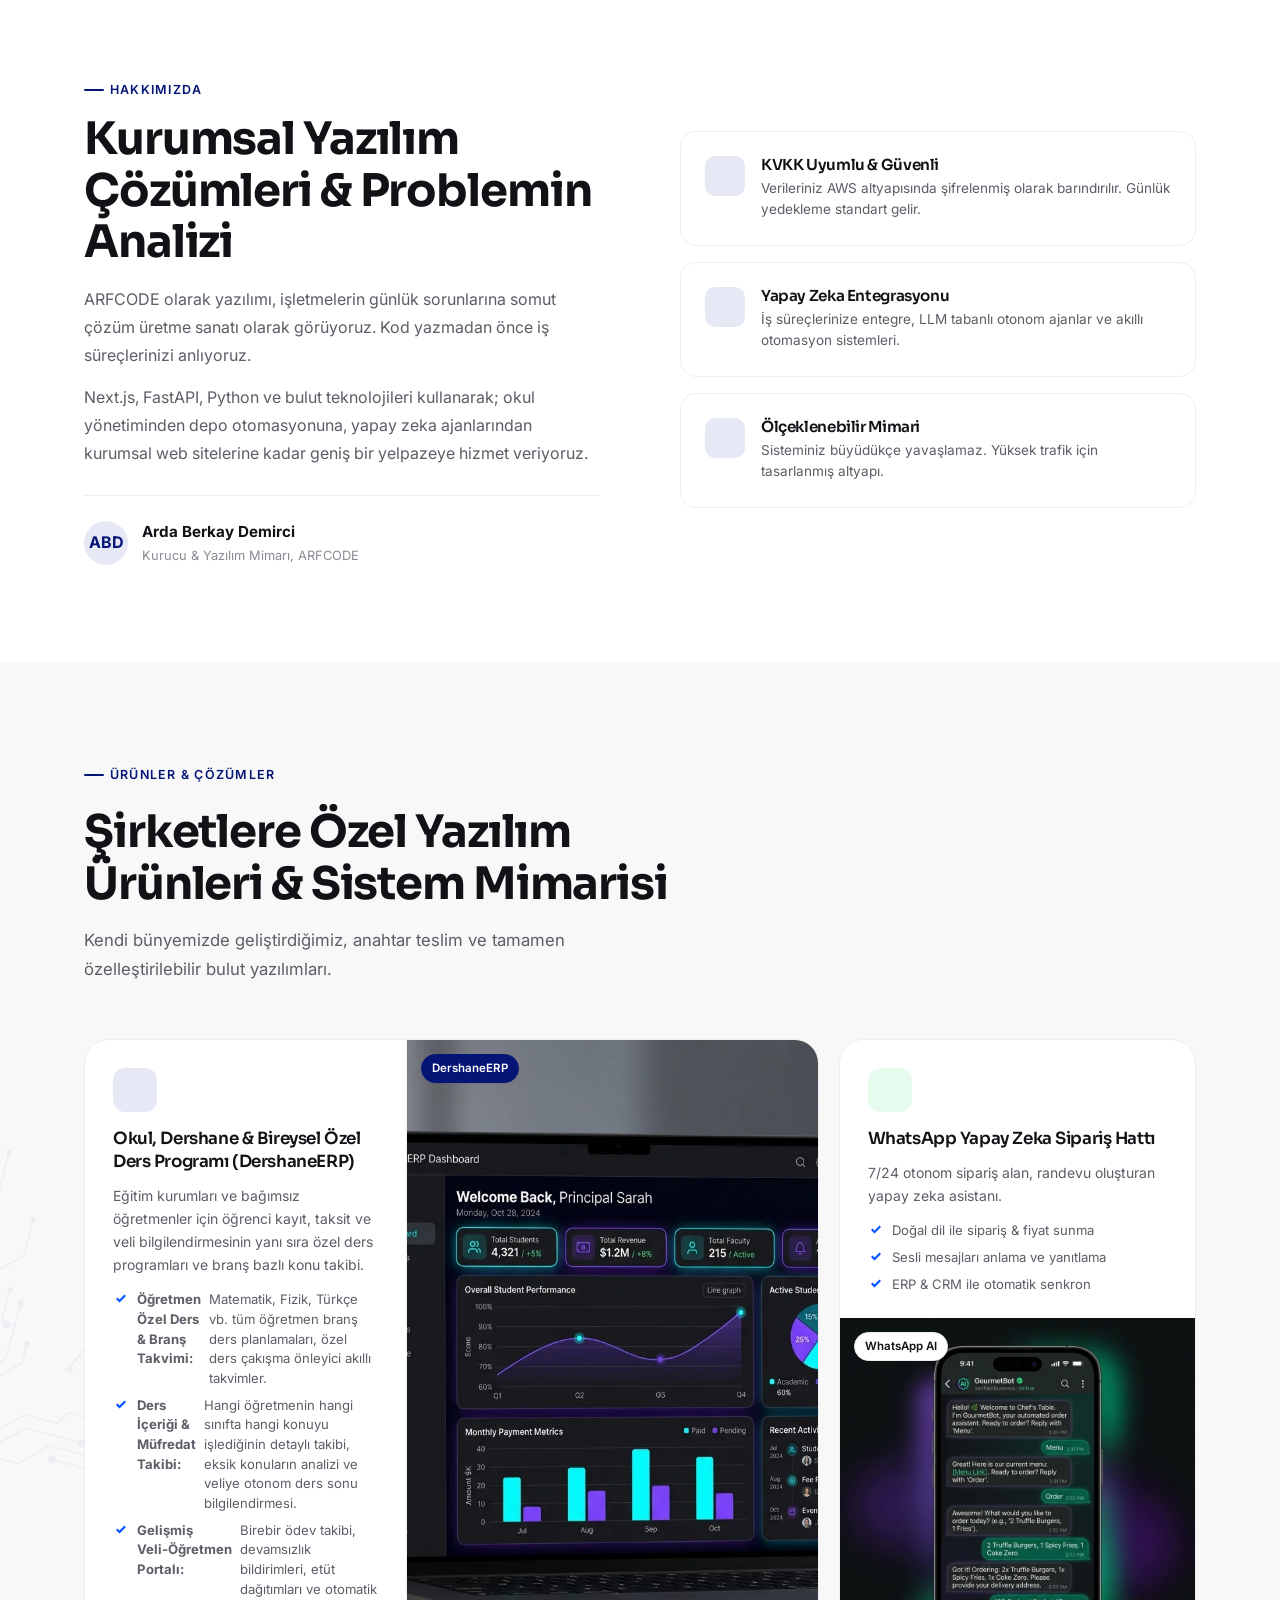
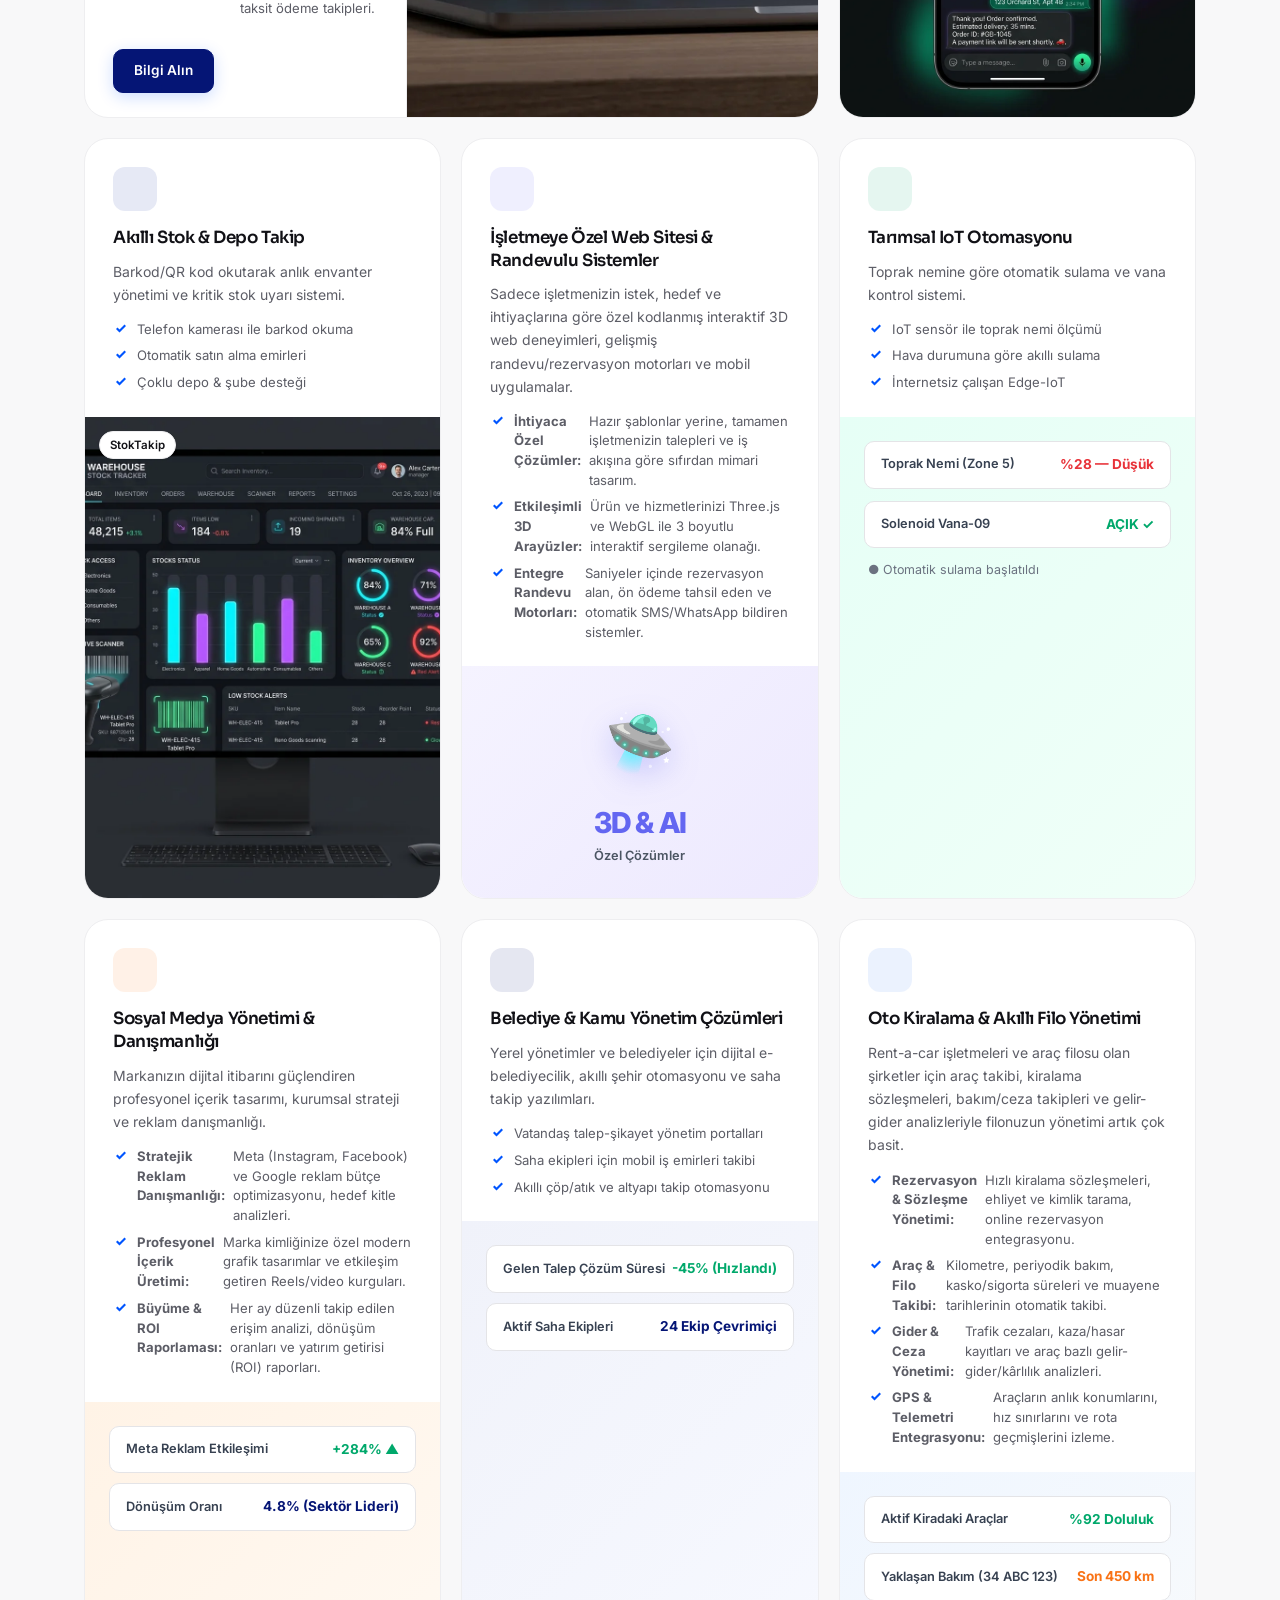
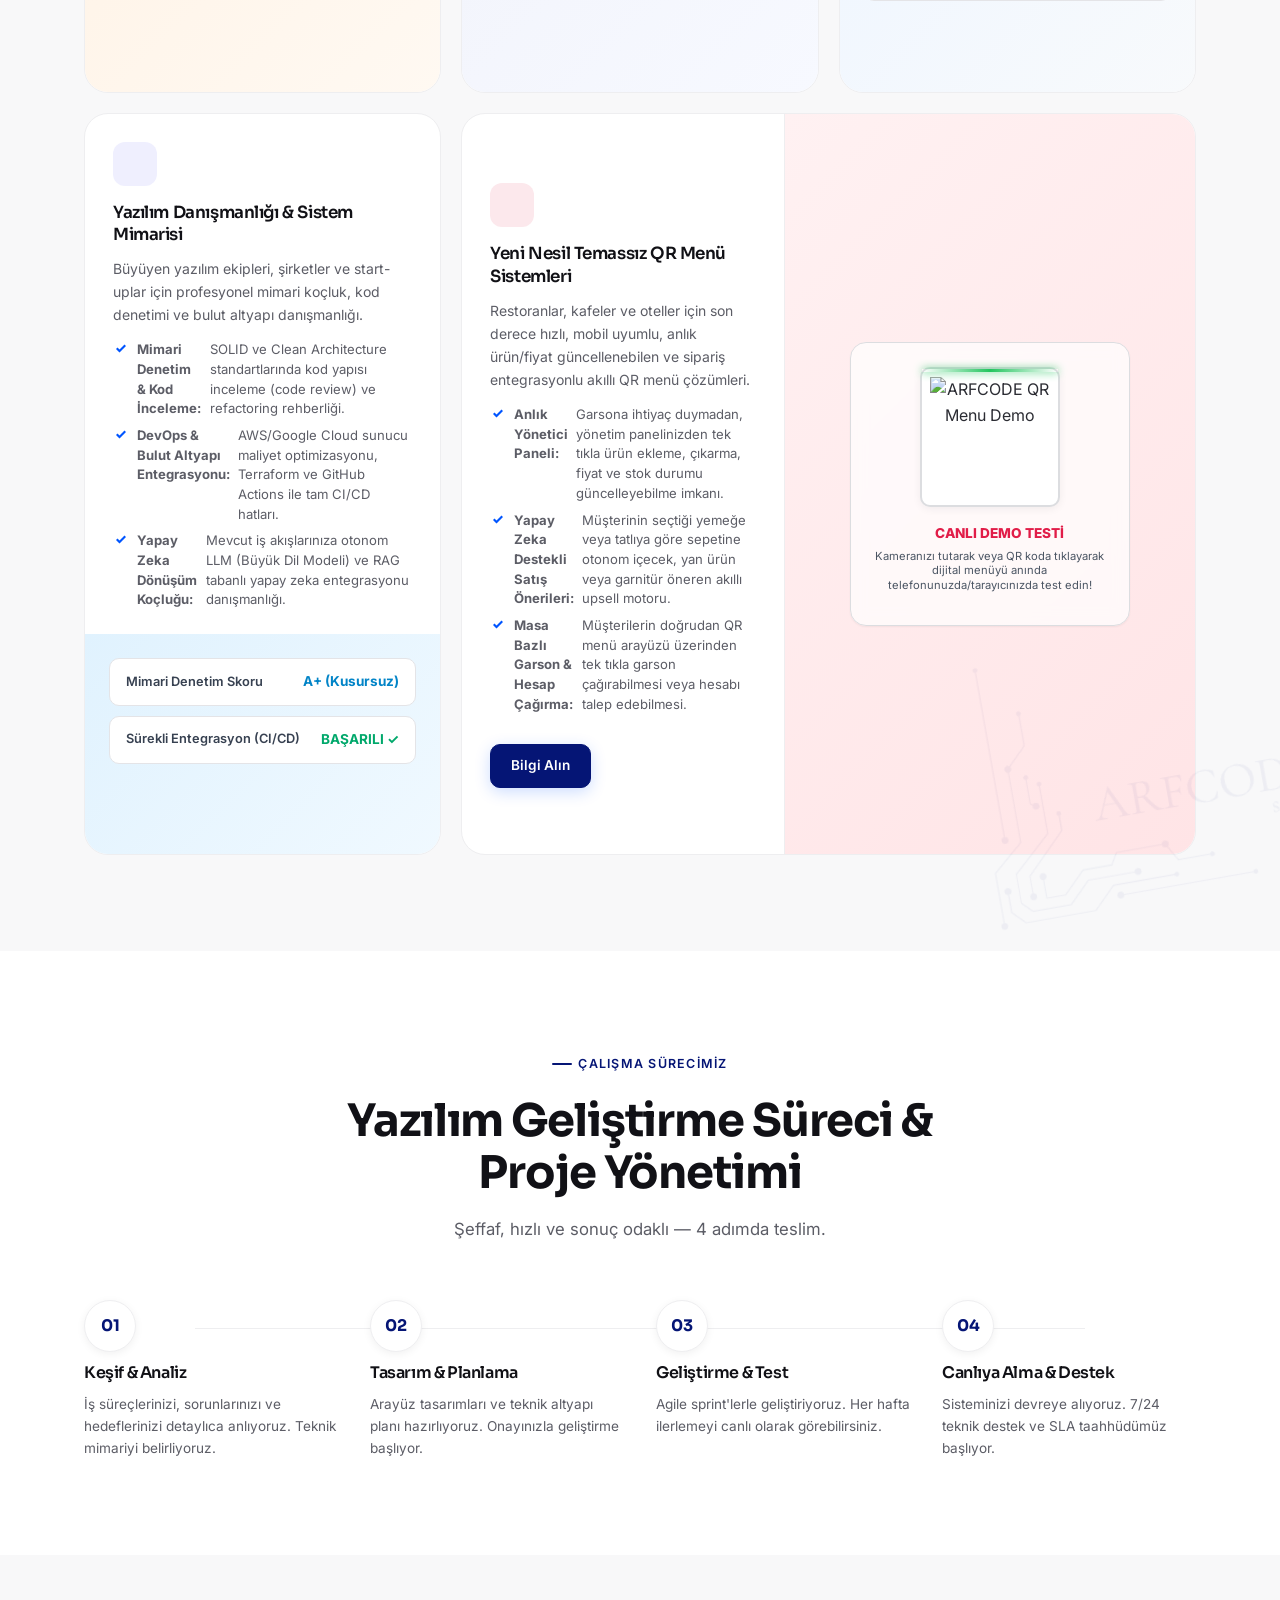
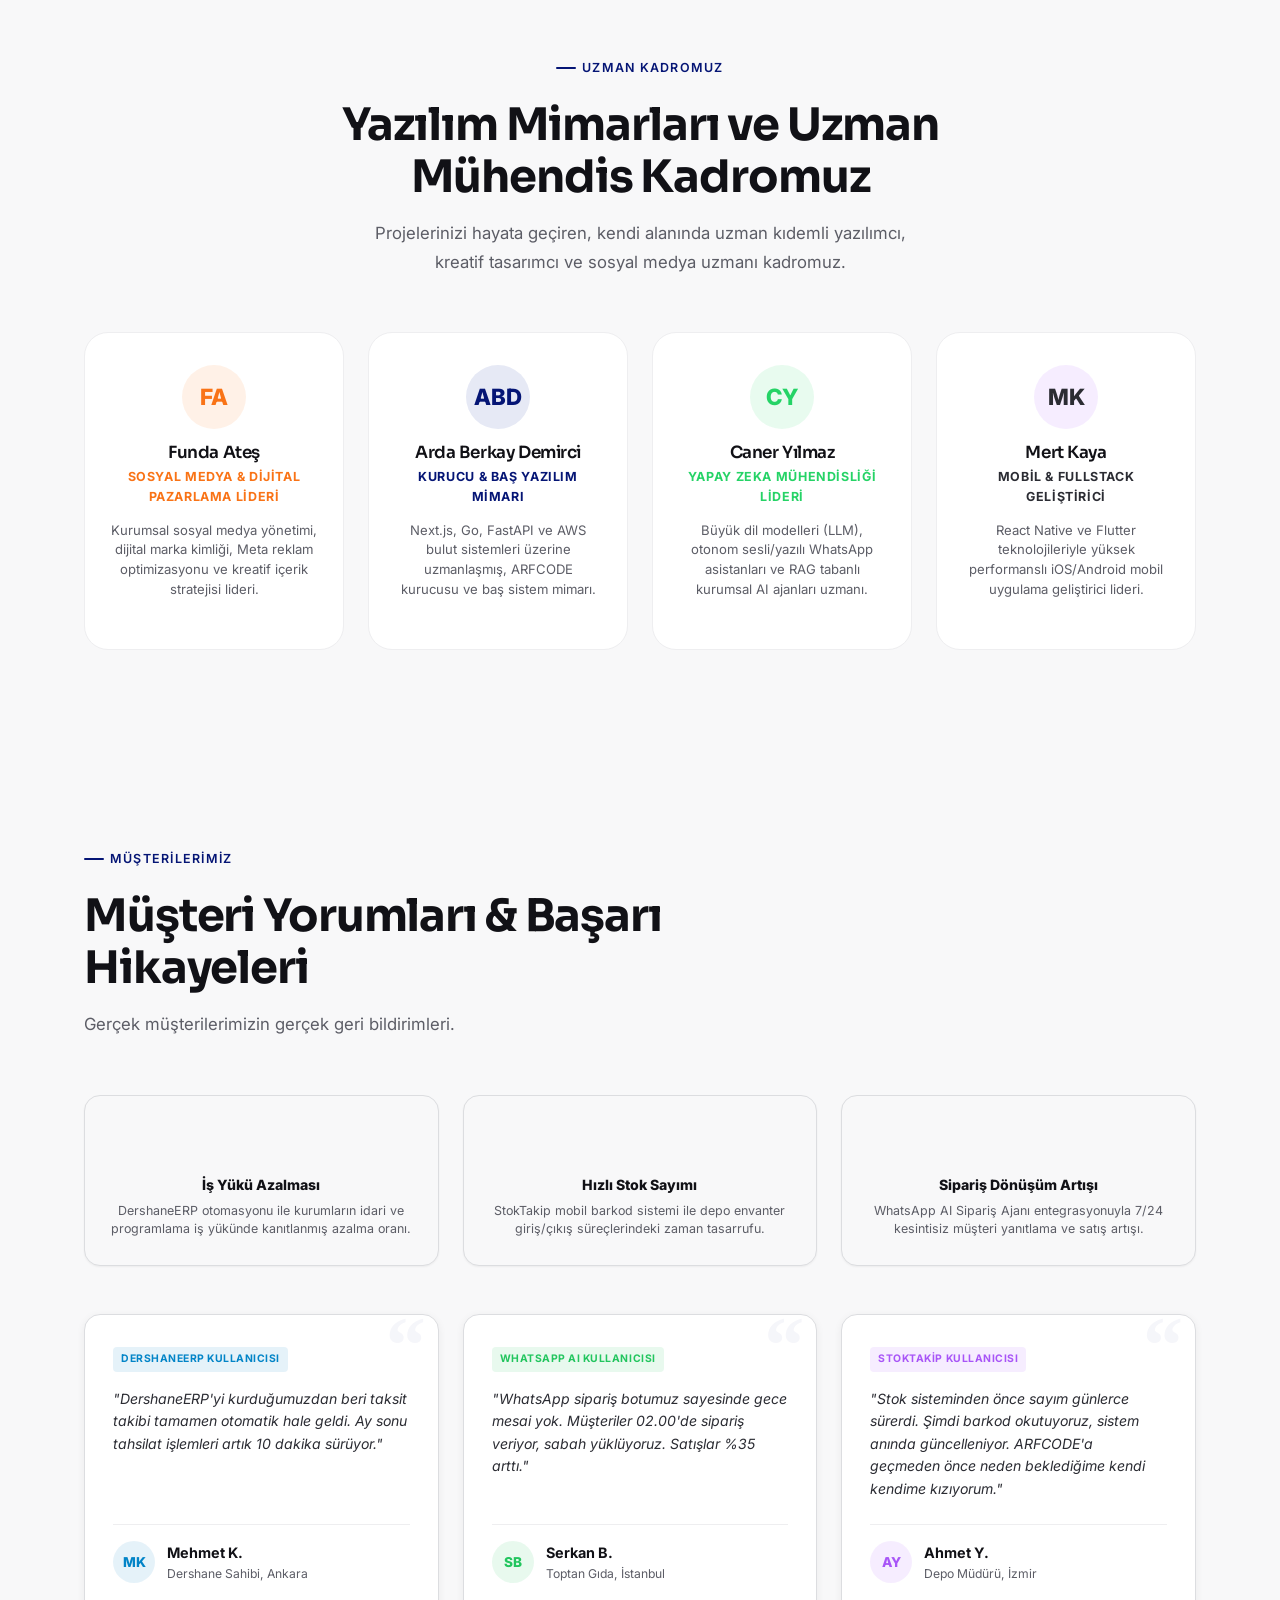
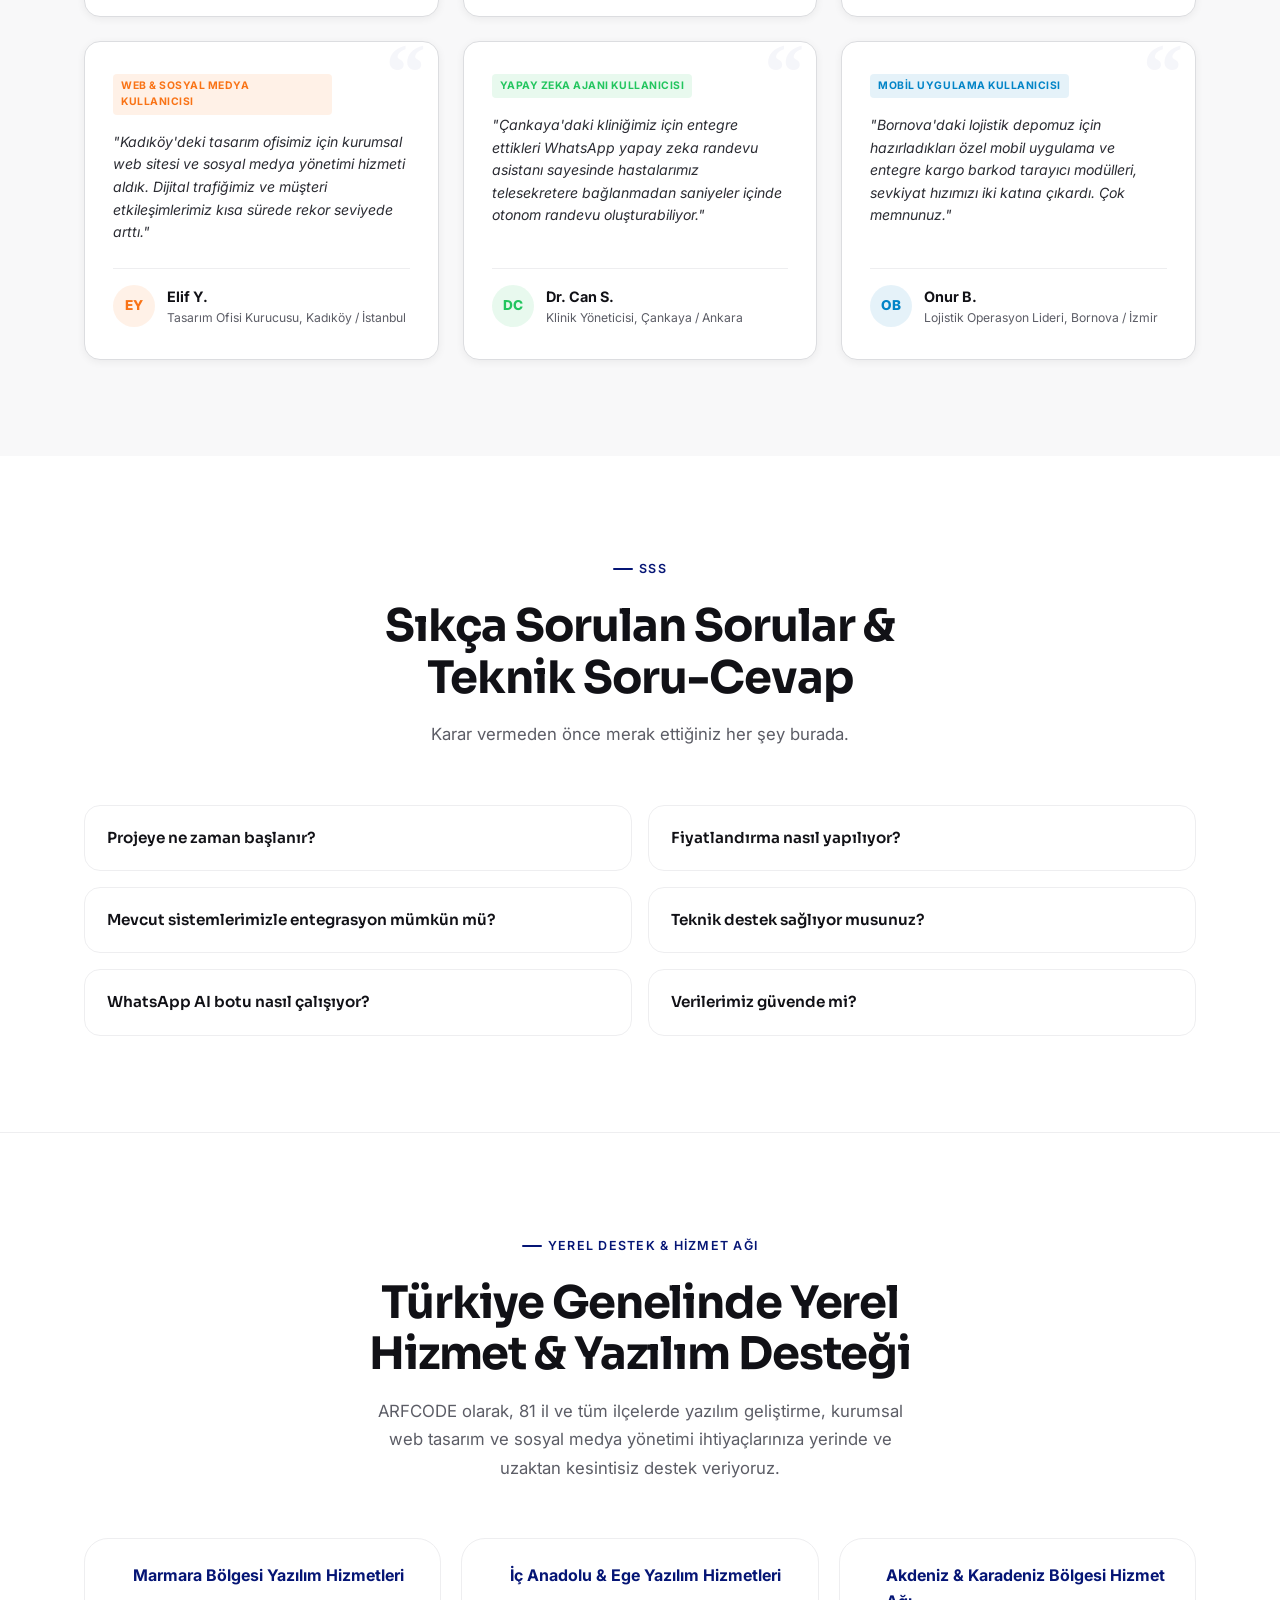
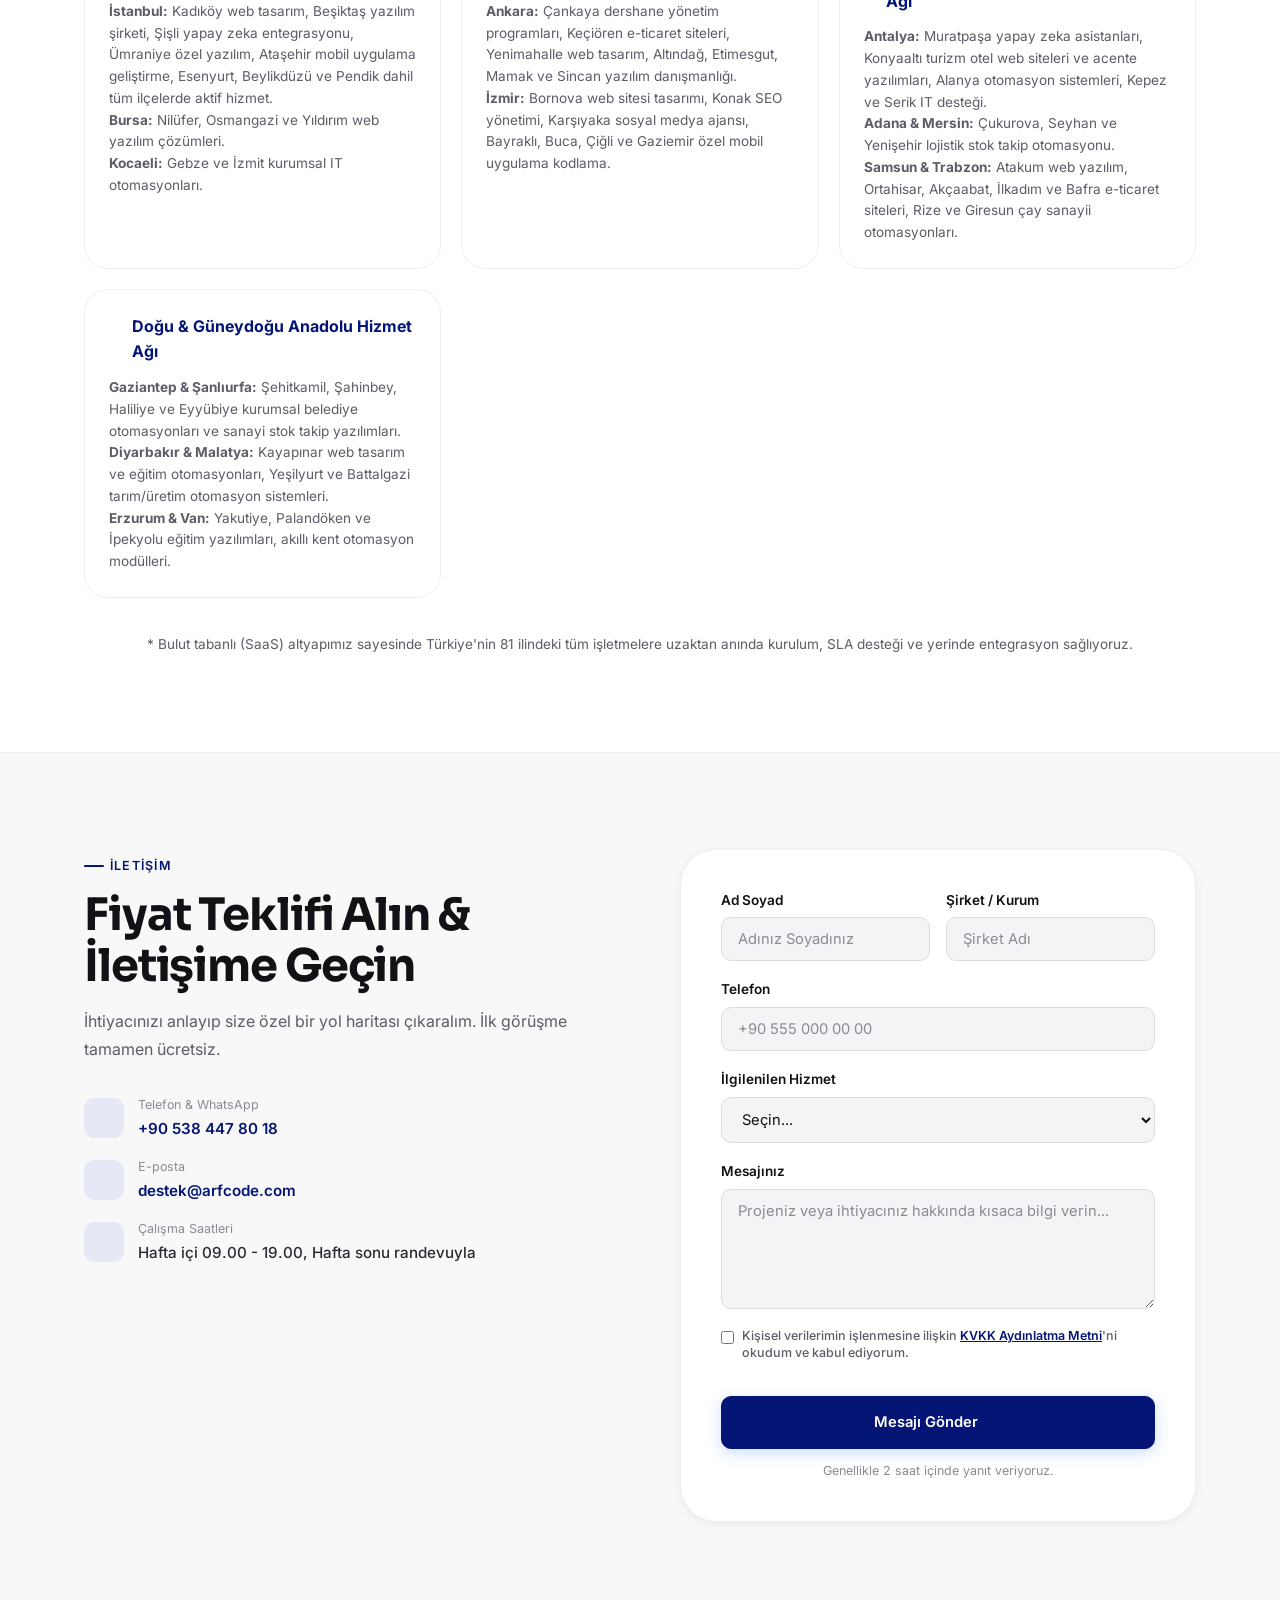
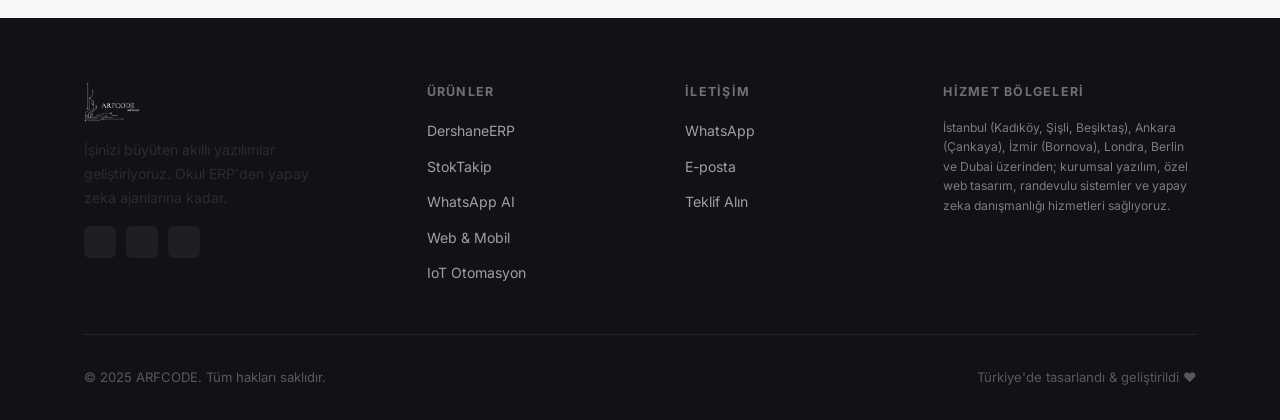
==== commit e83ad50b: "Fix horizontal scrolling and add Rent-a-Car/Fleet Management solutions" ====
--- a/index.html
+++ b/index.html
@@ -55,7 +55,7 @@
         "sameAs": [
           "https://www.linkedin.com/in/arda-berkay-demirci-2835a9367",
           "https://github.com/ardaf01",
-          "https://www.instagram.com/faraaksesuar?utm_source=qr"
+          "https://www.instagram.com/arfcode.dev?utm_source=qr"
         ],
         "founder": {
           "@type": "Person",
@@ -673,28 +673,29 @@
           </div>
         </div>
 
-        <!-- Card 8: Turizm ERP -->
+        <!-- Card 8: Rent a Car & Filo Yönetimi -->
         <div class="bento-card">
           <div class="bento-card-header">
-            <div class="bento-card-icon" style="background:rgba(236,72,153,0.1); color:#ec4899;">
-              <i data-feather="compass"></i>
-            </div>
-            <h3><a href="javascript:void(0)" onclick="selectServiceAndScroll('other', 'Turizm acenteleri ve oteller için online rezervasyon motoru, kanal yöneticisi (channel manager) entegrasyonu hakkında bilgi talep ediyorum.')" style="color:inherit; text-decoration:none; transition:color 0.2s;" onmouseover="this.style.color='var(--accent)'" onmouseout="this.style.color='inherit'">Turizm & Acente Otomasyonları</a></h3>
-            <p>Oteller, seyahat acenteleri ve turizm firmaları için uçtan uca rezervasyon ve kanal yönetim otomasyonu.</p>
+            <div class="bento-card-icon" style="background:rgba(59,130,246,0.1); color:#3b82f6;">
+              <i data-feather="key"></i>
+            </div>
+            <h3><a href="javascript:void(0)" onclick="selectServiceAndScroll('rentacar', 'Rent a car oto kiralama ve akıllı araç filosu yönetim programı özellikleri ve entegrasyonu hakkında bilgi almak istiyorum.')" style="color:inherit; text-decoration:none; transition:color 0.2s;" onmouseover="this.style.color='var(--accent)'" onmouseout="this.style.color='inherit'">Oto Kiralama & Akıllı Filo Yönetimi</a></h3>
+            <p>Rent-a-car işletmeleri ve araç filosu olan şirketler için araç takibi, kiralama sözleşmeleri, bakım/ceza takipleri ve gelir-gider analizleriyle filonuzun yönetimi artık çok basit.</p>
             <ul class="bento-card-features">
-              <li>Online rezervasyon motoru (Booking API)</li>
-              <li>Fiyat ve kontenjan kontrolü (Channel Manager)</li>
-              <li>Müşteri karşılama, transfer ve rehber otomasyonu</li>
+              <li><strong>Rezervasyon & Sözleşme Yönetimi:</strong> Hızlı kiralama sözleşmeleri, ehliyet ve kimlik tarama, online rezervasyon entegrasyonu.</li>
+              <li><strong>Araç & Filo Takibi:</strong> Kilometre, periyodik bakım, kasko/sigorta süreleri ve muayene tarihlerinin otomatik takibi.</li>
+              <li><strong>Gider & Ceza Yönetimi:</strong> Trafik cezaları, kaza/hasar kayıtları ve araç bazlı gelir-gider/kârlılık analizleri.</li>
+              <li><strong>GPS & Telemetri Entegrasyonu:</strong> Araçların anlık konumlarını, hız sınırlarını ve rota geçmişlerini izleme.</li>
             </ul>
           </div>
-          <div class="bento-card-visual" style="display:flex; flex-direction:column; gap:10px; padding:24px; background: linear-gradient(135deg, #fdf2f8 0%, #fff7ed 100%);">
+          <div class="bento-card-visual" style="display:flex; flex-direction:column; gap:10px; padding:24px; background: linear-gradient(135deg, #eff6ff 0%, #f8fafc 100%);">
             <div style="display:flex; justify-content:space-between; align-items:center; background:#fff; border-radius:10px; padding:12px 16px; border:1px solid #e4e4e7;">
-              <span style="font-size:0.8rem; font-weight:600; color:#374151;">Online Rezervasyon Artışı</span>
-              <span style="font-size:0.85rem; font-weight:700; color:#00a86b;">+35% ▲</span>
+              <span style="font-size:0.8rem; font-weight:600; color:#374151;">Aktif Kiradaki Araçlar</span>
+              <span style="font-size:0.85rem; font-weight:700; color:#00a86b;">%92 Doluluk</span>
             </div>
             <div style="display:flex; justify-content:space-between; align-items:center; background:#fff; border-radius:10px; padding:12px 16px; border:1px solid #e4e4e7;">
-              <span style="font-size:0.8rem; font-weight:600; color:#374151;">Kanal Eşitleme Hızı</span>
-              <span style="font-size:0.85rem; font-weight:700; color:#051575;">&lt; 3 saniye</span>
+              <span style="font-size:0.8rem; font-weight:600; color:#374151;">Yaklaşan Bakım (34 ABC 123)</span>
+              <span style="font-size:0.85rem; font-weight:700; color:#f97316;">Son 450 km</span>
             </div>
           </div>
         </div>
@@ -1222,6 +1223,7 @@
                 <option value="erp">Okul / Dershane ERP</option>
                 <option value="stock">Akıllı Stok Takip</option>
                 <option value="whatsapp">WhatsApp AI Botu</option>
+                <option value="rentacar">Oto Kiralama & Filo Yönetimi</option>
                 <option value="web">Web / Mobil Geliştirme</option>
                 <option value="iot">IoT / Tarımsal Otomasyon</option>
                 <option value="consulting">Yazılım Danışmanlığı & Mimari</option>
@@ -1277,7 +1279,7 @@
           <div style="display: flex; gap: 10px; margin-top: 16px;">
             <a href="https://www.linkedin.com/in/arda-berkay-demirci-2835a9367" target="_blank" rel="noopener noreferrer" aria-label="LinkedIn Profilimiz" style="width: 32px; height: 32px; border-radius: 6px; background: rgba(255,255,255,0.06); display: flex; align-items: center; justify-content: center; color: rgba(255,255,255,0.6); transition: all 0.2s;" class="footer-social-icon"><i data-feather="linkedin" style="width: 16px; height: 16px;"></i></a>
             <a href="https://github.com/ardaf01" target="_blank" rel="noopener noreferrer" aria-label="GitHub Sayfamız" style="width: 32px; height: 32px; border-radius: 6px; background: rgba(255,255,255,0.06); display: flex; align-items: center; justify-content: center; color: rgba(255,255,255,0.6); transition: all 0.2s;" class="footer-social-icon"><i data-feather="github" style="width: 16px; height: 16px;"></i></a>
-            <a href="https://www.instagram.com/faraaksesuar?utm_source=qr" target="_blank" rel="noopener noreferrer" aria-label="Instagram Hesabımız" style="width: 32px; height: 32px; border-radius: 6px; background: rgba(255,255,255,0.06); display: flex; align-items: center; justify-content: center; color: rgba(255,255,255,0.6); transition: all 0.2s;" class="footer-social-icon"><i data-feather="instagram" style="width: 16px; height: 16px;"></i></a>
+            <a href="https://www.instagram.com/arfcode.dev?utm_source=qr" target="_blank" rel="noopener noreferrer" aria-label="Instagram Hesabımız" style="width: 32px; height: 32px; border-radius: 6px; background: rgba(255,255,255,0.06); display: flex; align-items: center; justify-content: center; color: rgba(255,255,255,0.6); transition: all 0.2s;" class="footer-social-icon"><i data-feather="instagram" style="width: 16px; height: 16px;"></i></a>
           </div>
         </div>
 
@@ -1841,7 +1843,7 @@
   </a>
 
   <!-- Floating Instagram Button -->
-  <a href="https://www.instagram.com/faraaksesuar?utm_source=qr" target="_blank" rel="noopener noreferrer" aria-label="Instagram üzerinden bizi takip edin" id="instagram-float" style="position: fixed; bottom: 24px; left: 24px; width: 56px; height: 56px; background: linear-gradient(45deg, #f09433 0%, #e6683c 25%, #dc2743 50%, #cc2366 75%, #bc1888 100%); color: #fff; border-radius: 50%; display: flex; align-items: center; justify-content: center; box-shadow: 0 4px 12px rgba(220,39,67,0.3); z-index: 2998; transition: all 0.3s ease;">
+  <a href="https://www.instagram.com/arfcode.dev?utm_source=qr" target="_blank" rel="noopener noreferrer" aria-label="Instagram üzerinden bizi takip edin" id="instagram-float" style="position: fixed; bottom: 24px; left: 24px; width: 56px; height: 56px; background: linear-gradient(45deg, #f09433 0%, #e6683c 25%, #dc2743 50%, #cc2366 75%, #bc1888 100%); color: #fff; border-radius: 50%; display: flex; align-items: center; justify-content: center; box-shadow: 0 4px 12px rgba(220,39,67,0.3); z-index: 2998; transition: all 0.3s ease;">
     <i data-feather="instagram" style="width: 26px; height: 26px;"></i>
   </a>
 
--- a/style.css
+++ b/style.css
@@ -73,7 +73,7 @@
    ========================================================================== */
 *, *::before, *::after { margin: 0; padding: 0; box-sizing: border-box; }
 
-html { scroll-behavior: smooth; scroll-padding-top: 90px; }
+html { scroll-behavior: smooth; scroll-padding-top: 90px; overflow-x: hidden; max-width: 100%; }
 
 body {
   font-family: var(--font-sans);
@@ -83,6 +83,7 @@
   background: var(--bg);
   -webkit-font-smoothing: antialiased;
   overflow-x: hidden;
+  max-width: 100%;
   position: relative;
 }
 
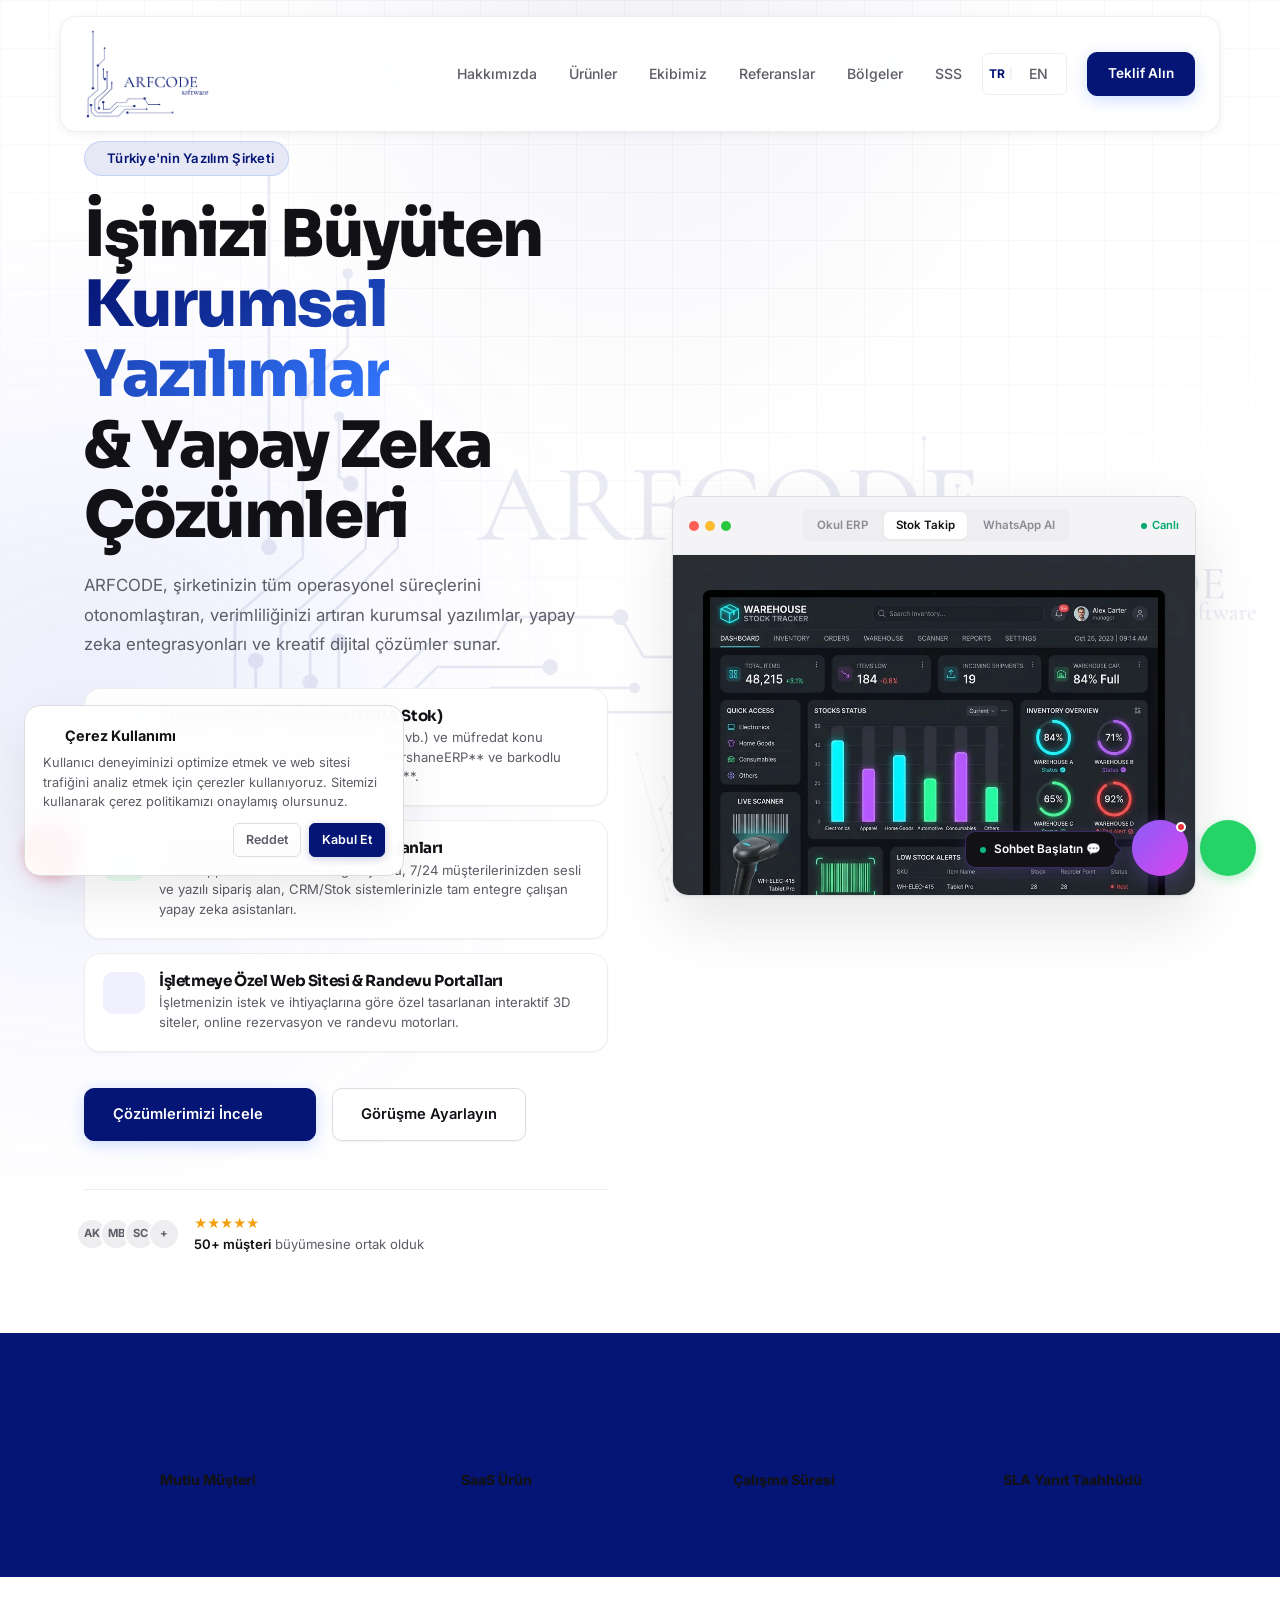
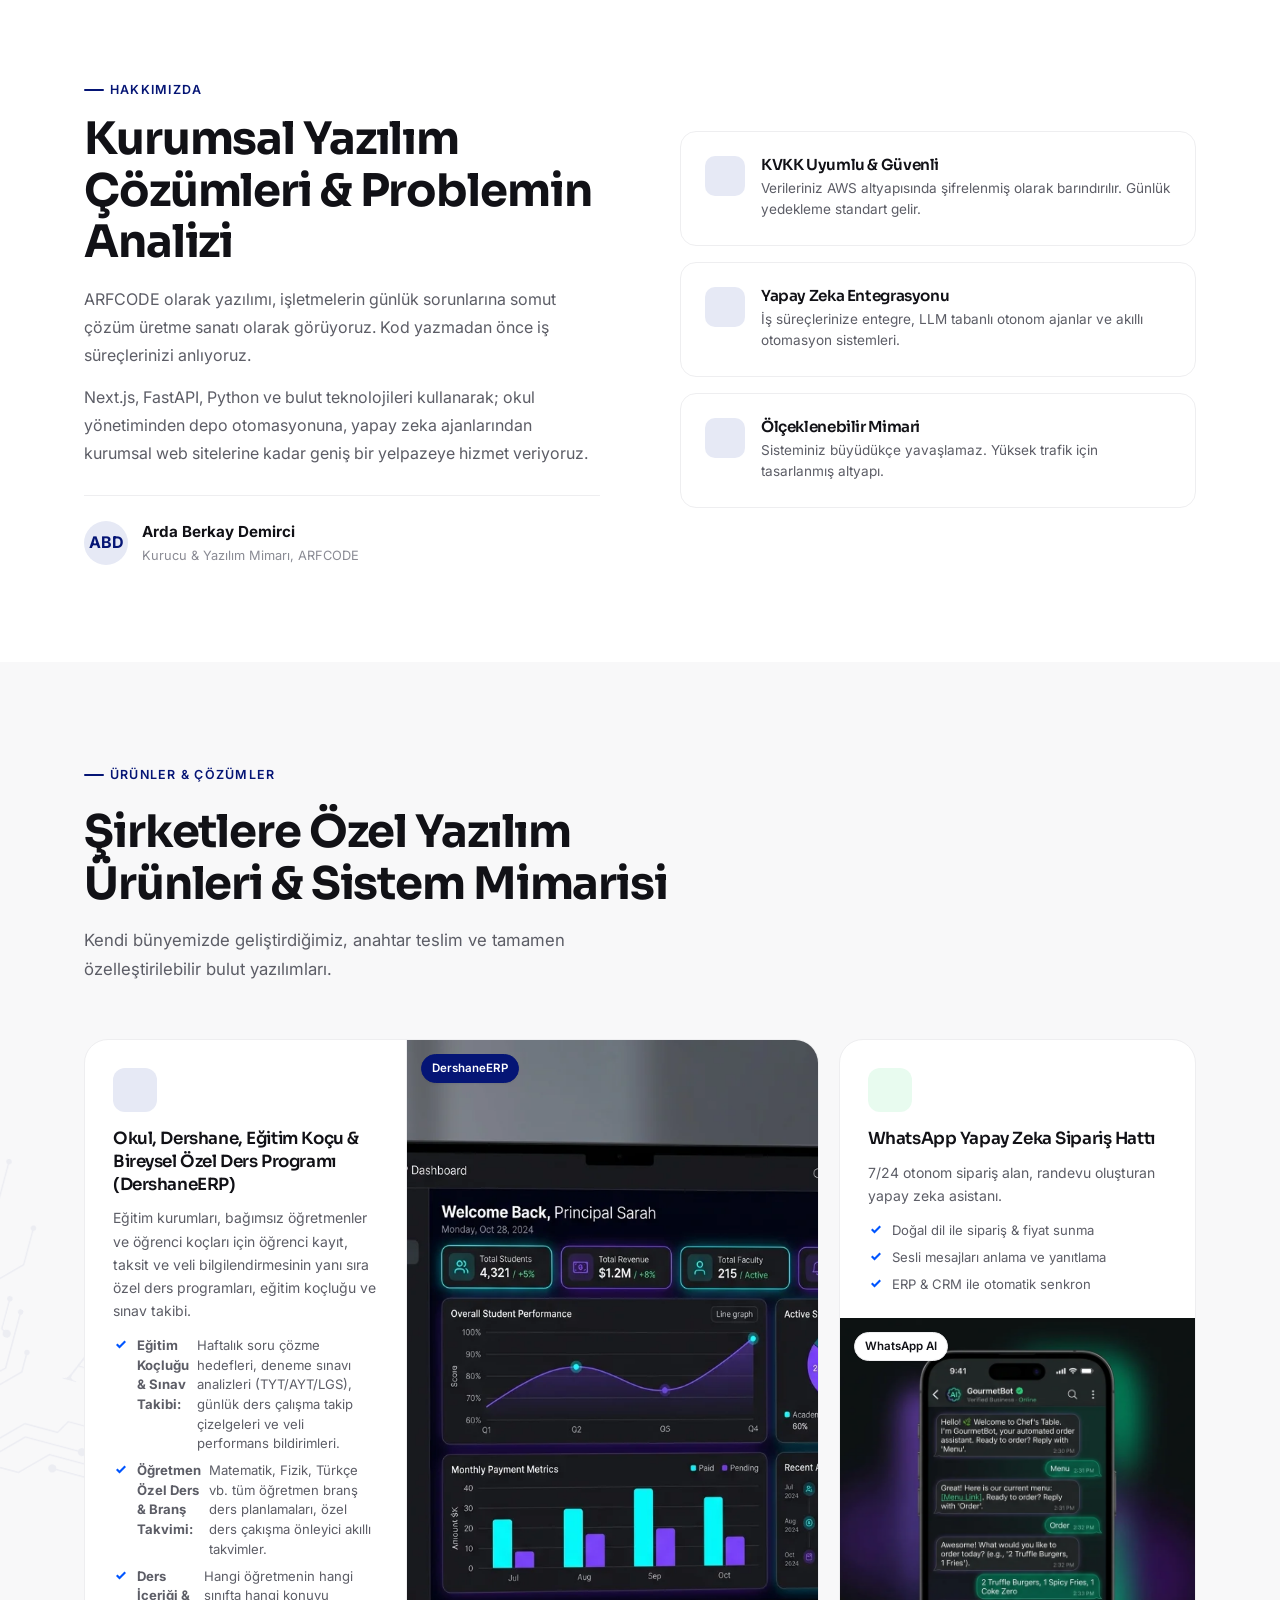
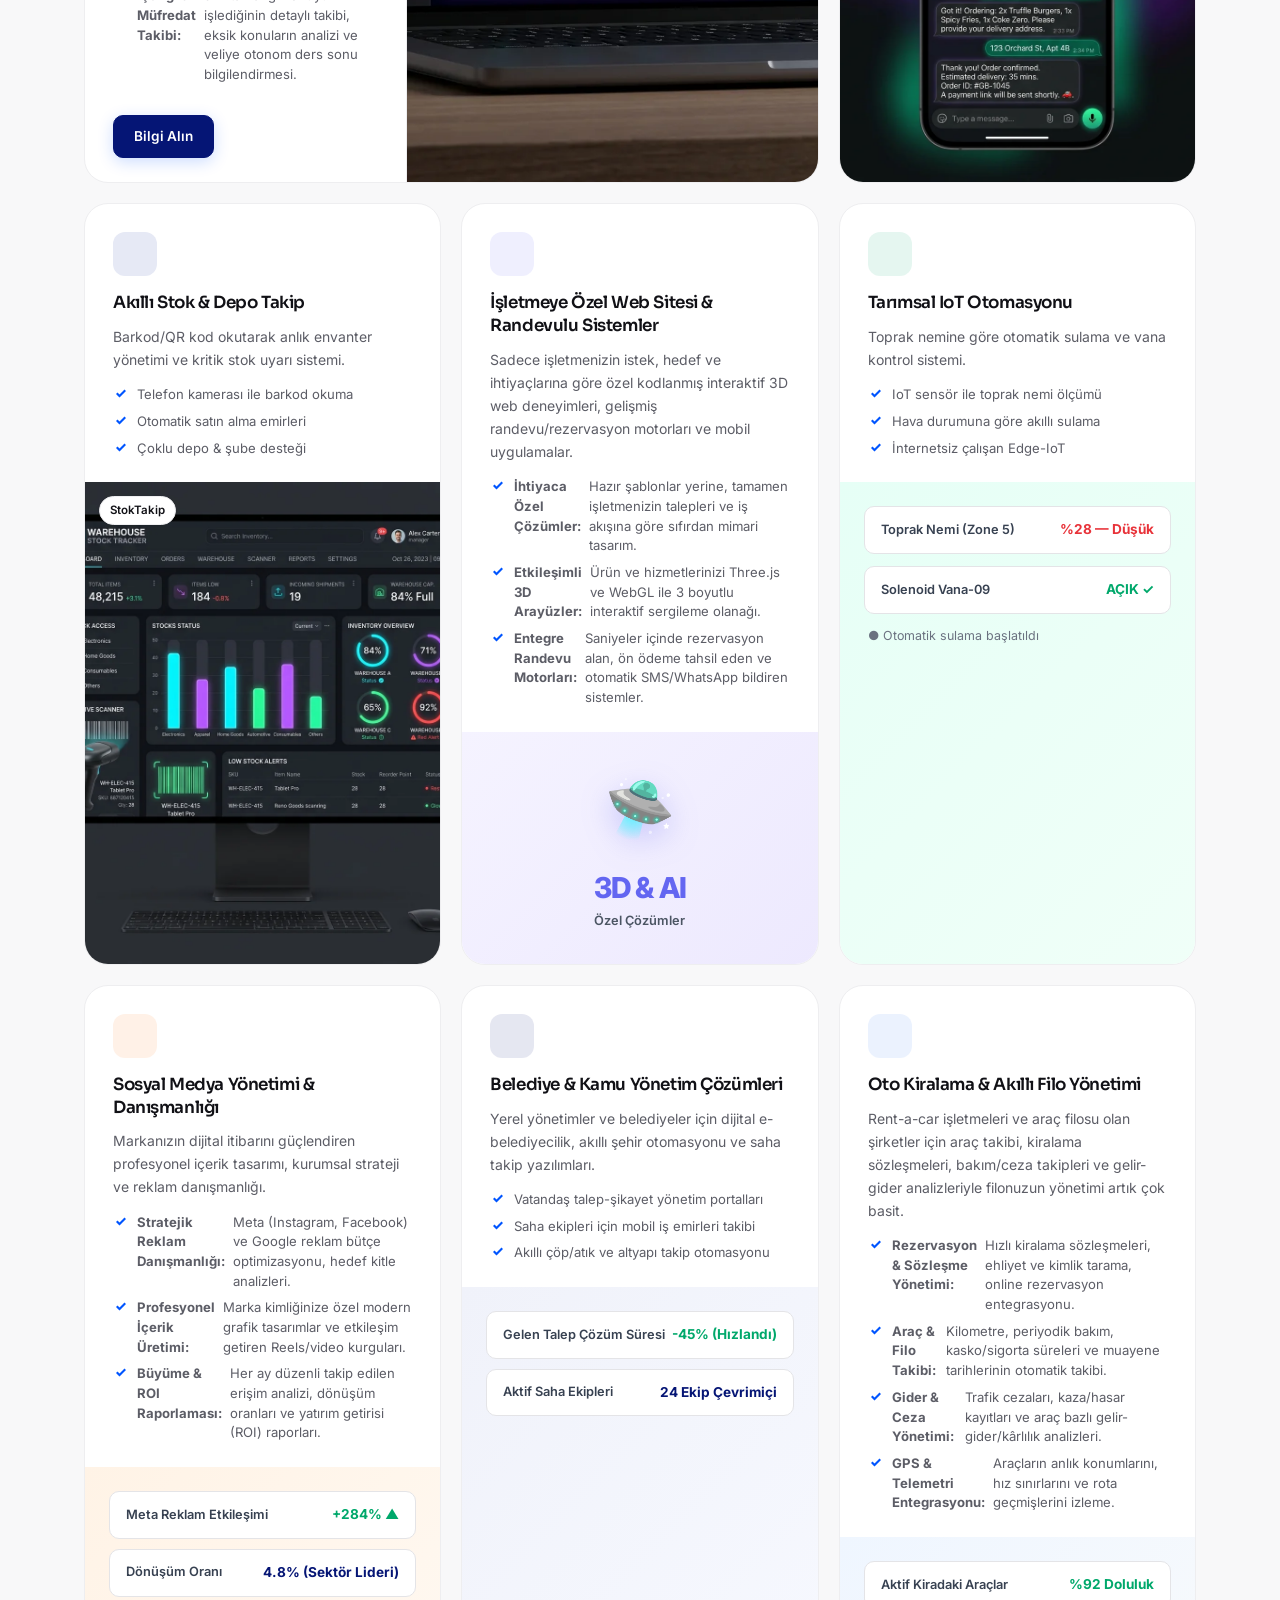
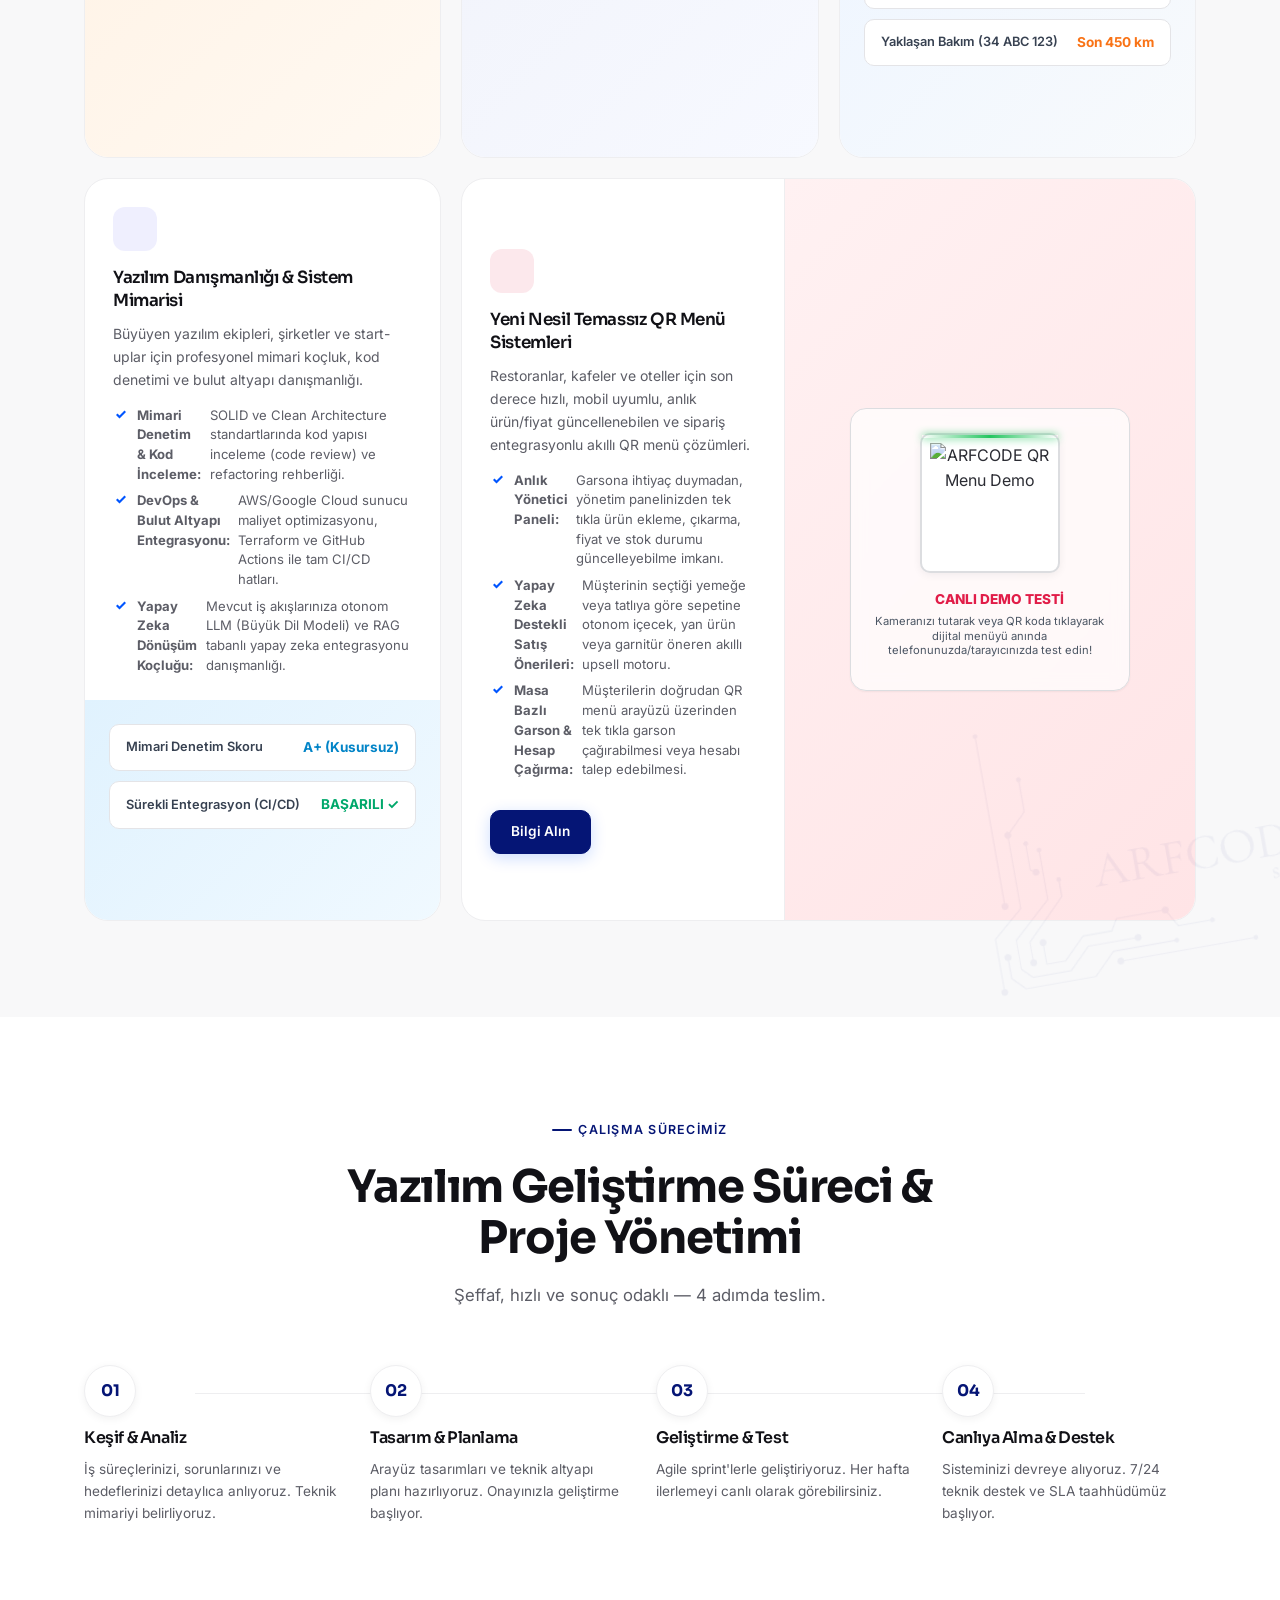
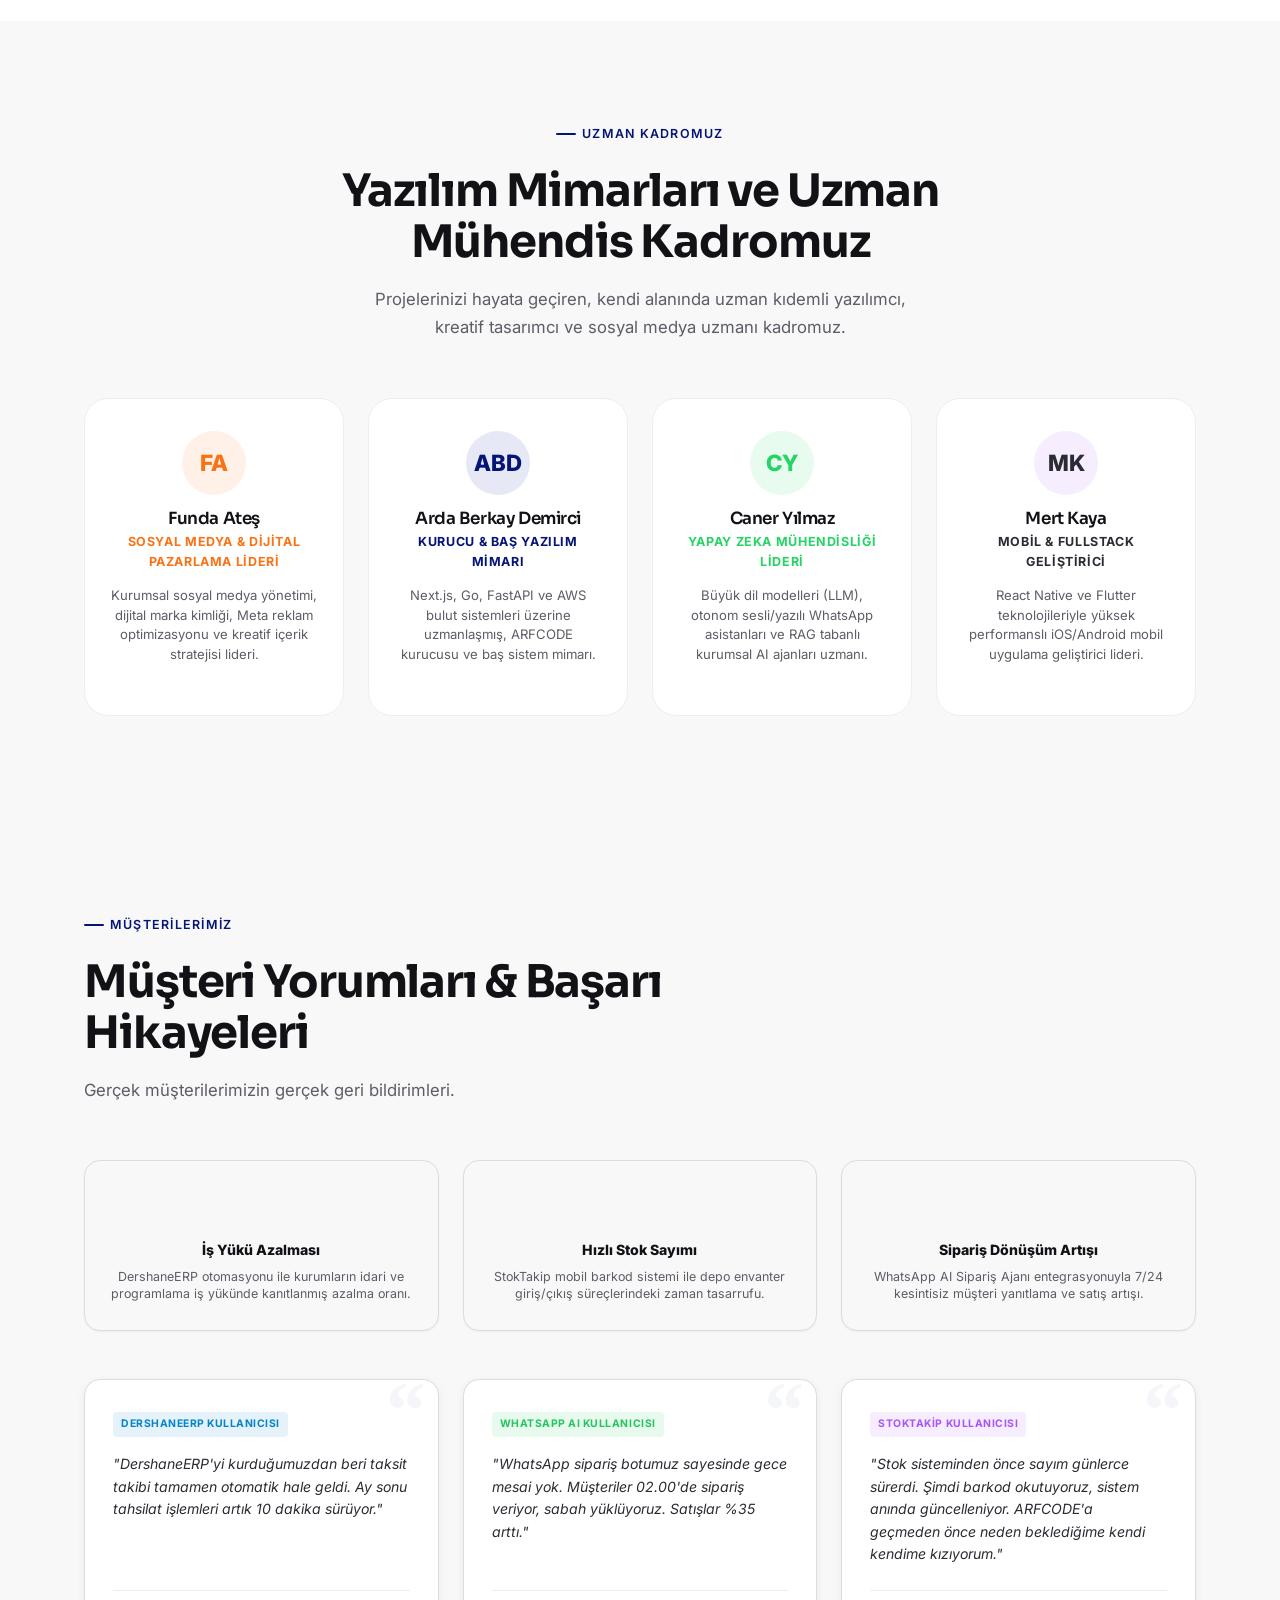
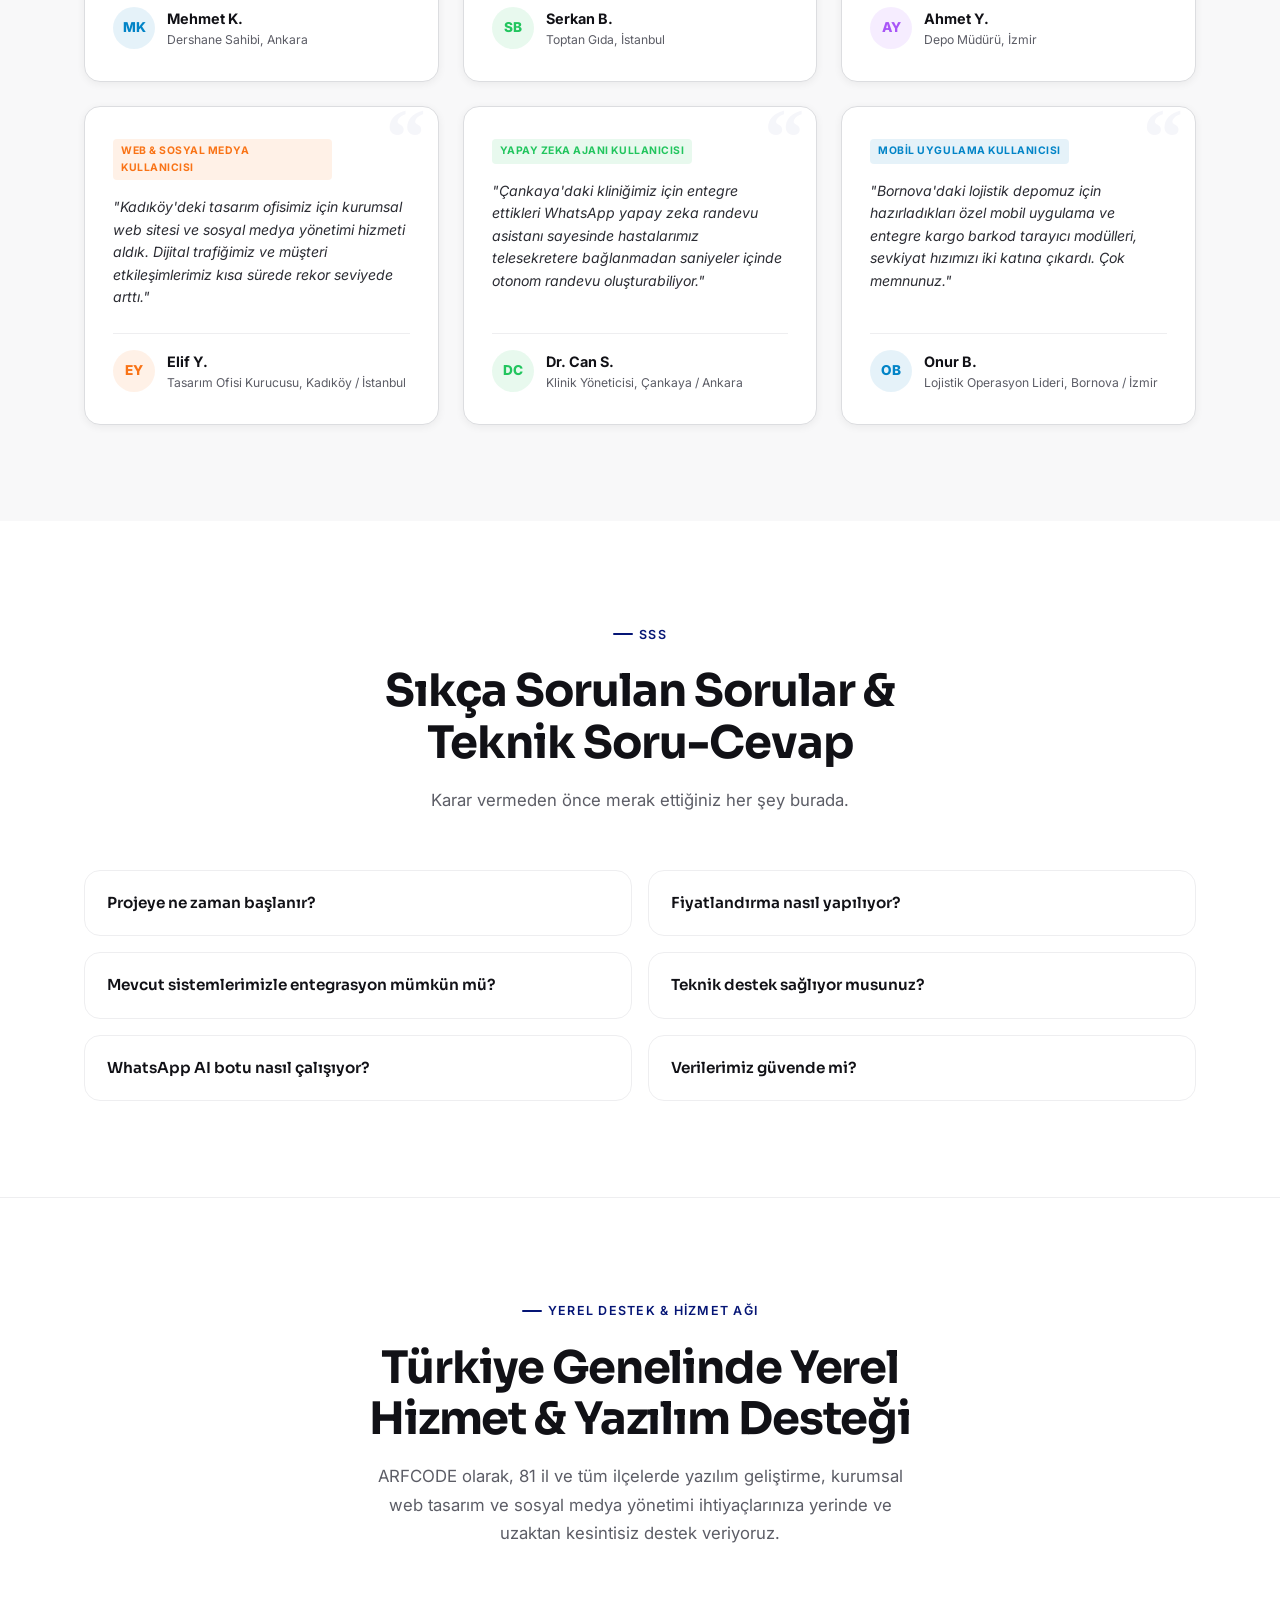
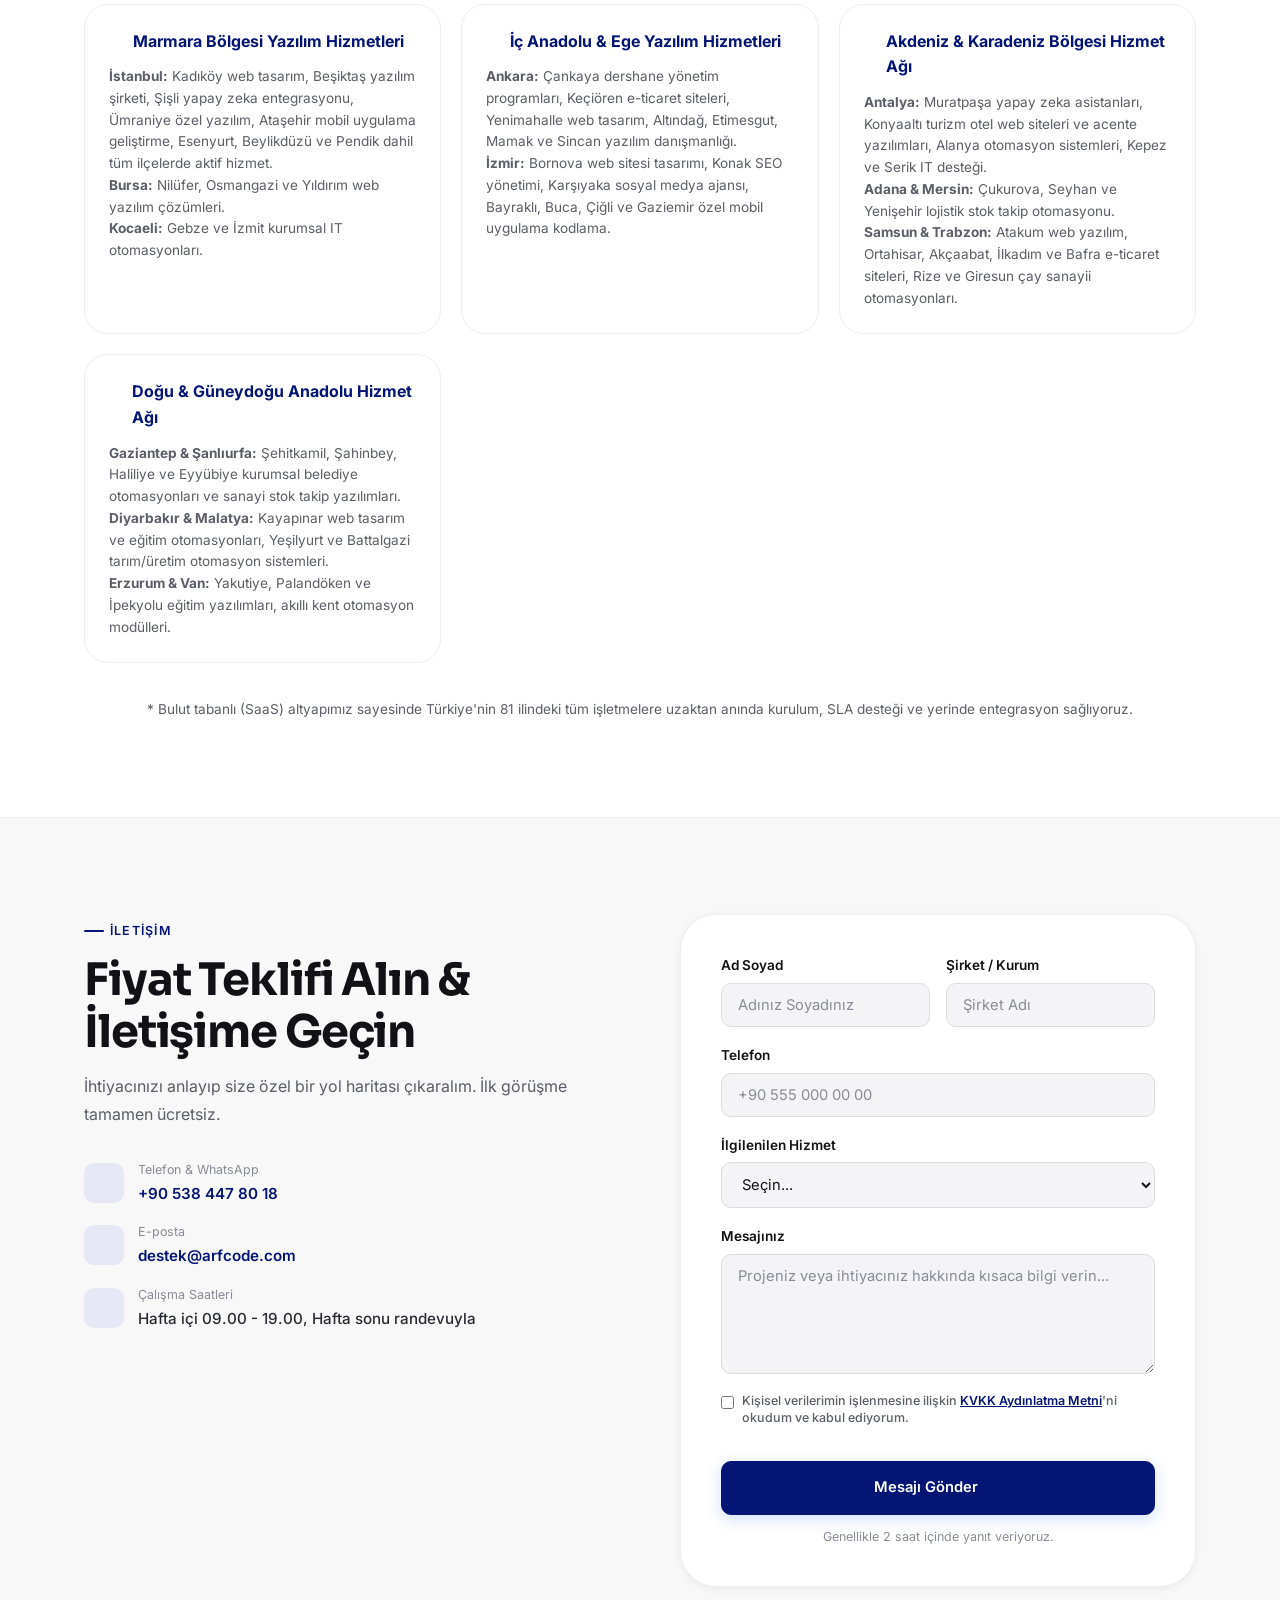
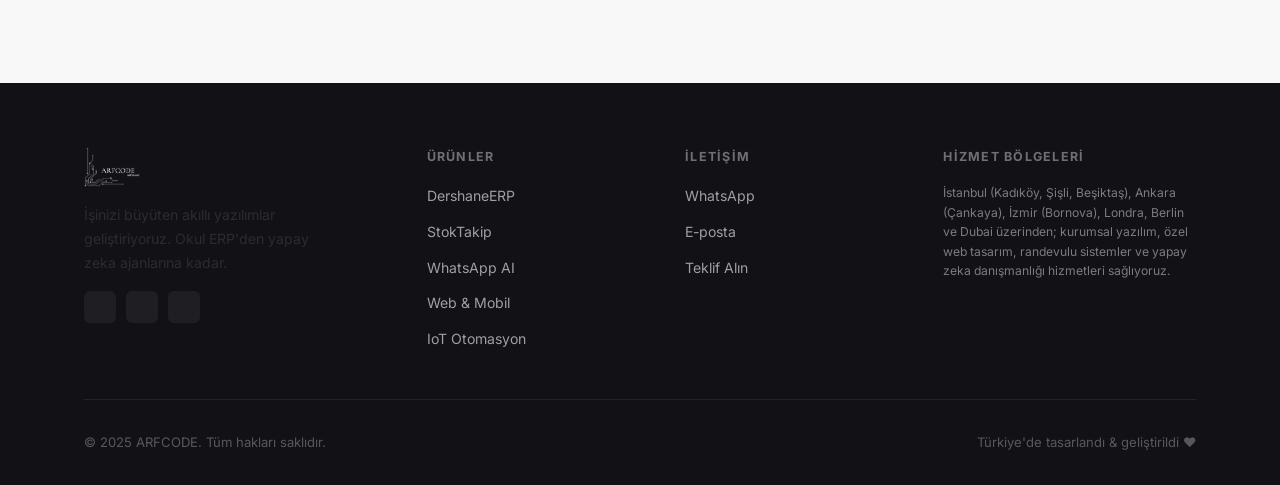
==== commit ee31bc3a: "Add Educational Coaching & Mentoring features to DershaneERP solutions" ====
--- a/index.html
+++ b/index.html
@@ -518,12 +518,12 @@
         <div class="bento-card bento-col-2">
           <div class="bento-card-header">
             <div class="bento-card-icon"><i data-feather="book-open"></i></div>
-            <h3><a href="javascript:void(0)" onclick="selectServiceAndScroll('erp', 'Okul, Dershane veya Özel Ders Yönetimi (DershaneERP) sisteminiz hakkında detaylı bilgi ve demo talep ediyorum.')" style="color:inherit; text-decoration:none; transition:color 0.2s;" onmouseover="this.style.color='var(--accent)'" onmouseout="this.style.color='inherit'">Okul, Dershane & Bireysel Özel Ders Programı (DershaneERP)</a></h3>
-            <p>Eğitim kurumları ve bağımsız öğretmenler için öğrenci kayıt, taksit ve veli bilgilendirmesinin yanı sıra özel ders programları ve branş bazlı konu takibi.</p>
+            <h3><a href="javascript:void(0)" onclick="selectServiceAndScroll('erp', 'Okul, Dershane, Eğitim Koçu veya Bireysel Özel Ders Yönetimi (DershaneERP) sisteminiz hakkında detaylı bilgi ve demo talep ediyorum.')" style="color:inherit; text-decoration:none; transition:color 0.2s;" onmouseover="this.style.color='var(--accent)'" onmouseout="this.style.color='inherit'">Okul, Dershane, Eğitim Koçu & Bireysel Özel Ders Programı (DershaneERP)</a></h3>
+            <p>Eğitim kurumları, bağımsız öğretmenler ve öğrenci koçları için öğrenci kayıt, taksit ve veli bilgilendirmesinin yanı sıra özel ders programları, eğitim koçluğu ve sınav takibi.</p>
             <ul class="bento-card-features">
+              <li><strong>Eğitim Koçluğu & Sınav Takibi:</strong> Haftalık soru çözme hedefleri, deneme sınavı analizleri (TYT/AYT/LGS), günlük ders çalışma takip çizelgeleri ve veli performans bildirimleri.</li>
               <li><strong>Öğretmen Özel Ders & Branş Takvimi:</strong> Matematik, Fizik, Türkçe vb. tüm öğretmen branş ders planlamaları, özel ders çakışma önleyici akıllı takvimler.</li>
               <li><strong>Ders İçeriği & Müfredat Takibi:</strong> Hangi öğretmenin hangi sınıfta hangi konuyu işlediğinin detaylı takibi, eksik konuların analizi ve veliye otonom ders sonu bilgilendirmesi.</li>
-              <li><strong>Gelişmiş Veli-Öğretmen Portalı:</strong> Birebir ödev takibi, devamsızlık bildirimleri, etüt dağıtımları ve otomatik taksit ödeme takipleri.</li>
             </ul>
             <a href="#contact" class="btn btn-primary btn-sm" style="margin-top:20px; align-self:flex-start;">Bilgi Alın</a>
           </div>
@@ -1220,7 +1220,7 @@
               <label for="service">İlgilenilen Hizmet</label>
               <select id="service" name="service">
                 <option value="">Seçin...</option>
-                <option value="erp">Okul / Dershane ERP</option>
+                <option value="erp">Okul / Dershane / Eğitim Koçu ERP</option>
                 <option value="stock">Akıllı Stok Takip</option>
                 <option value="whatsapp">WhatsApp AI Botu</option>
                 <option value="rentacar">Oto Kiralama & Filo Yönetimi</option>
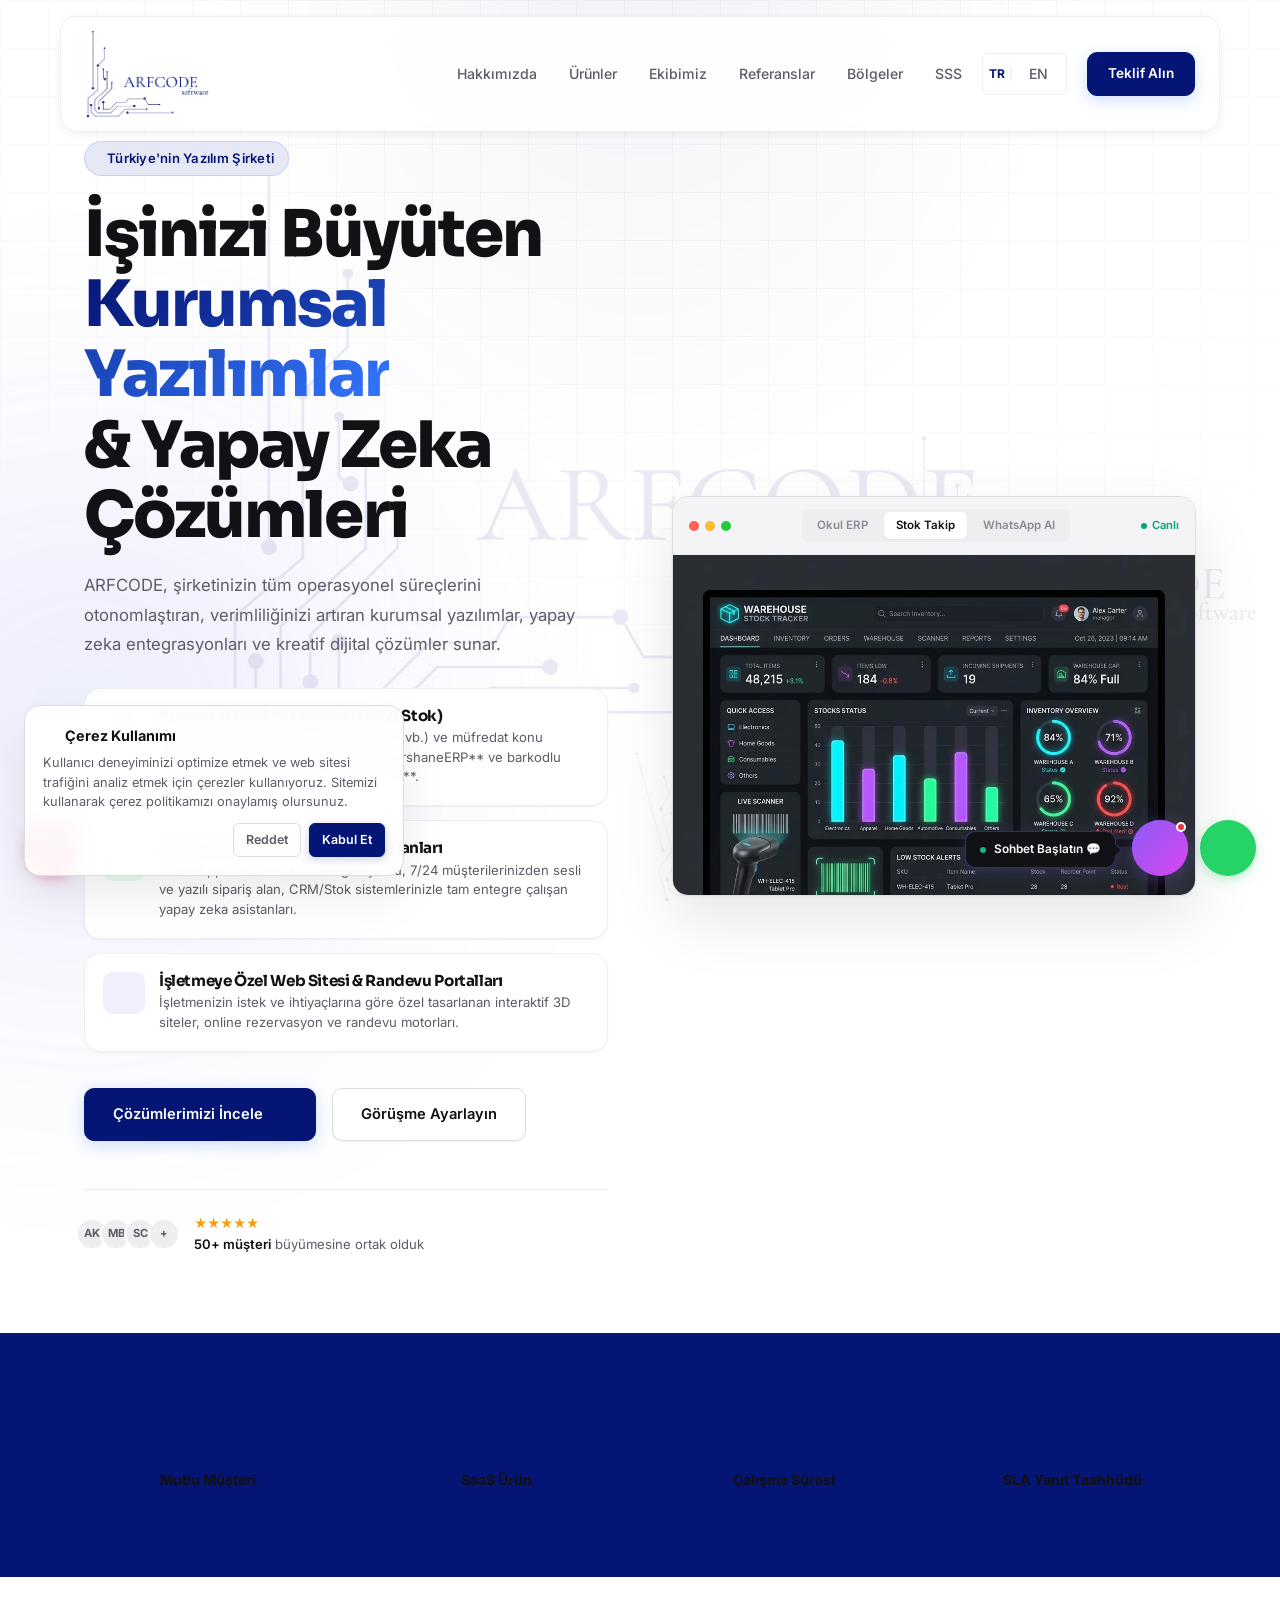
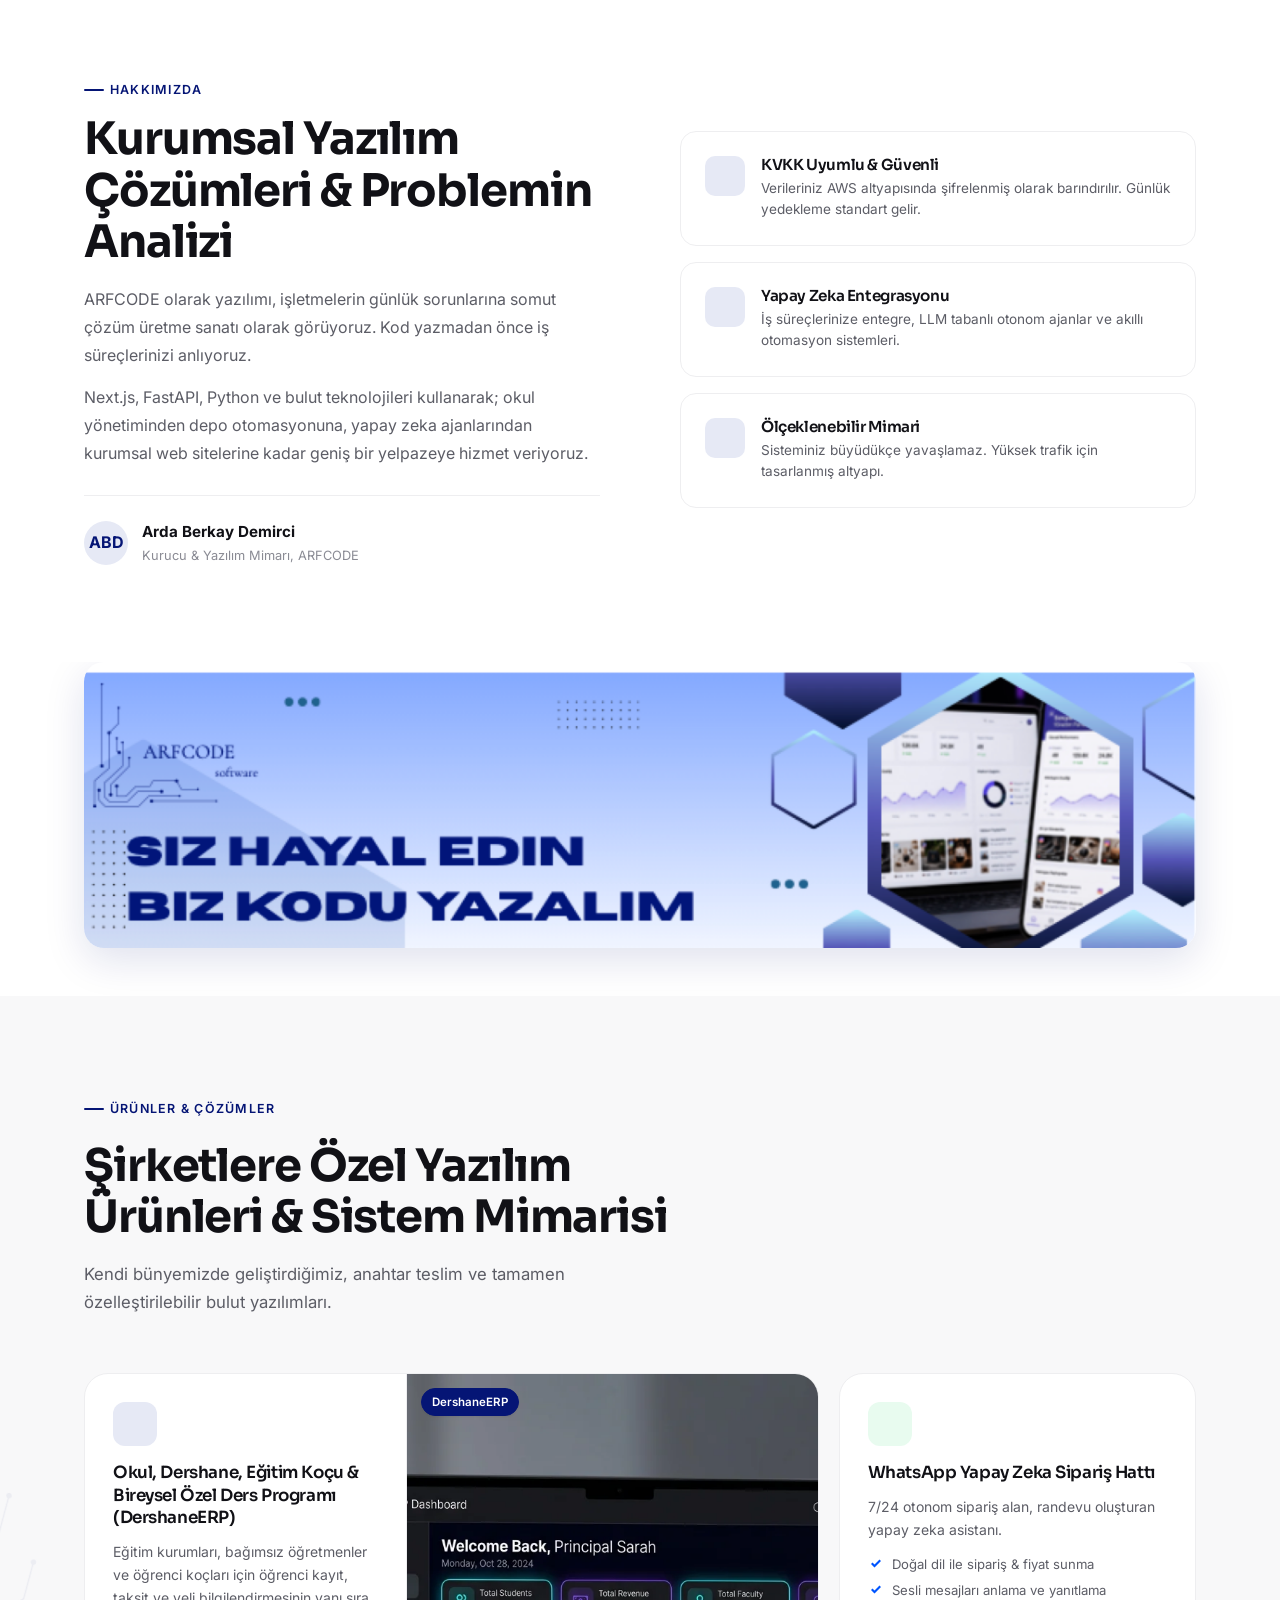
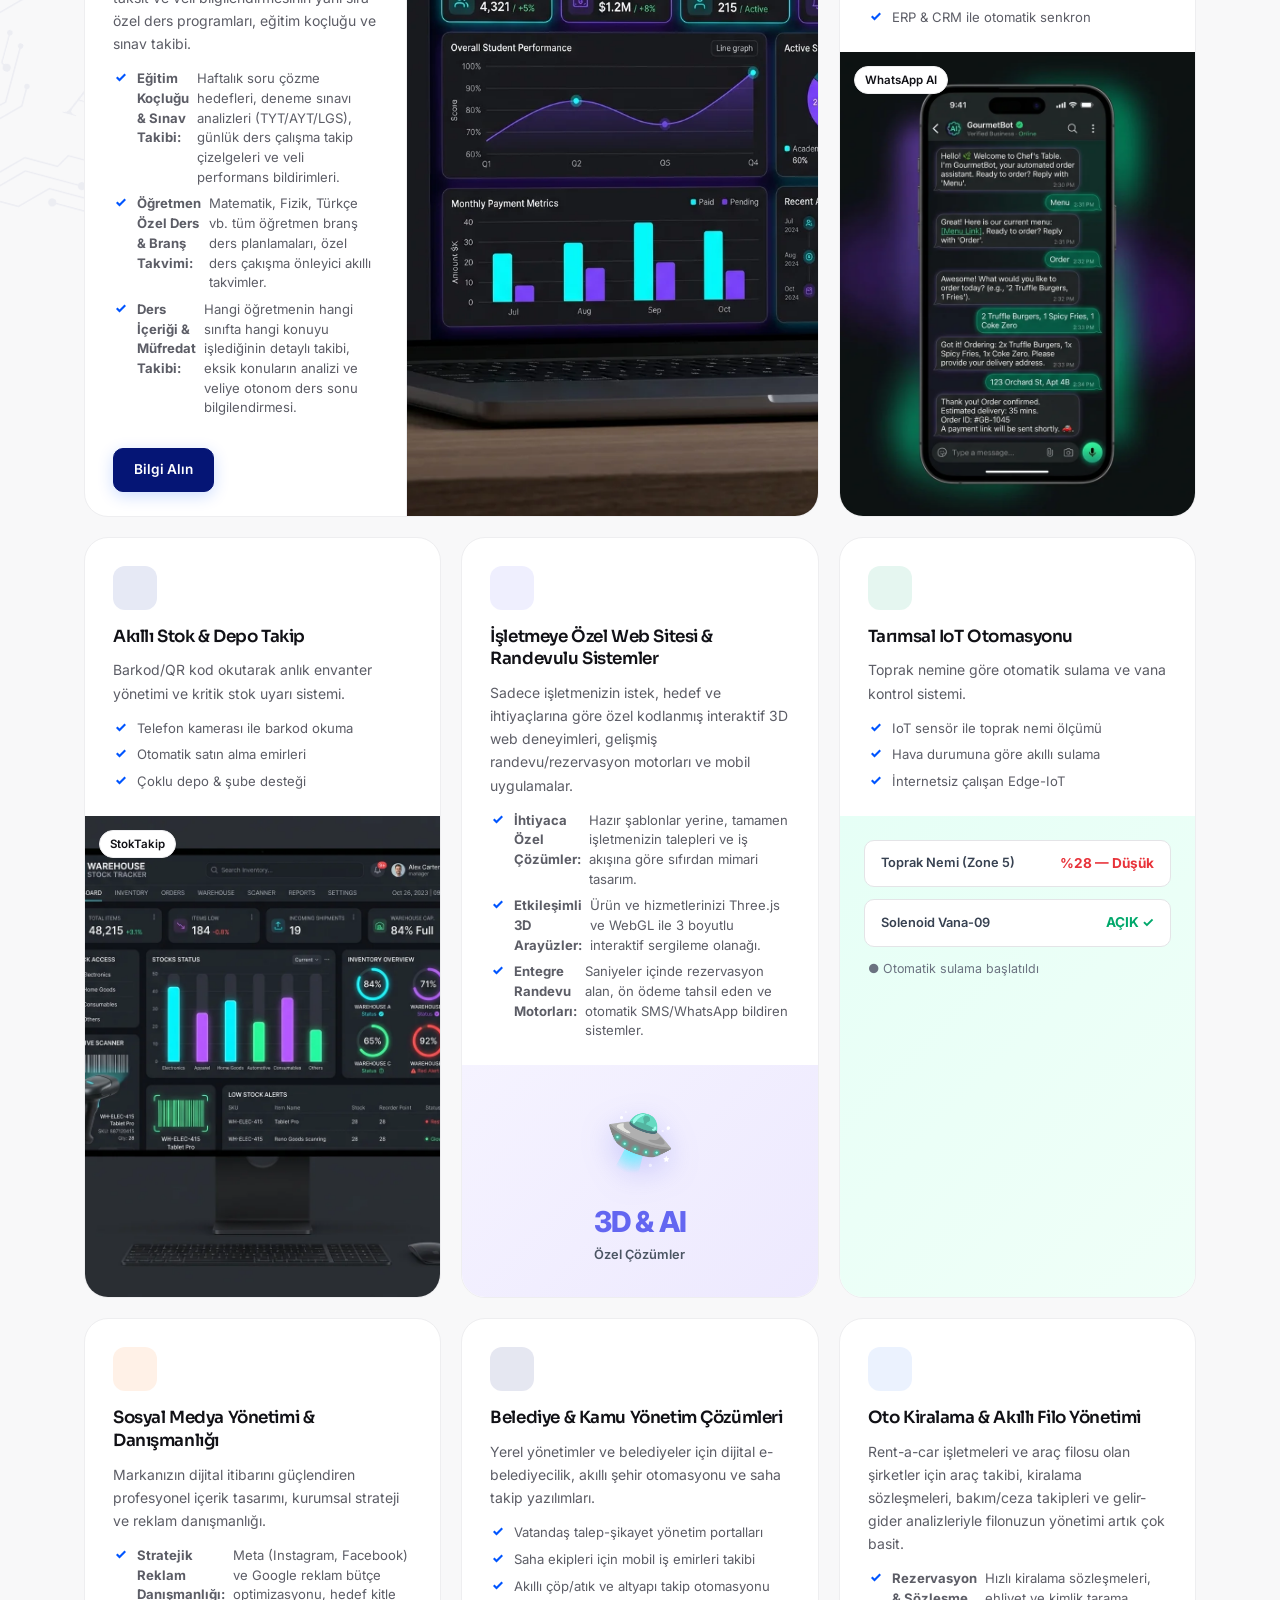
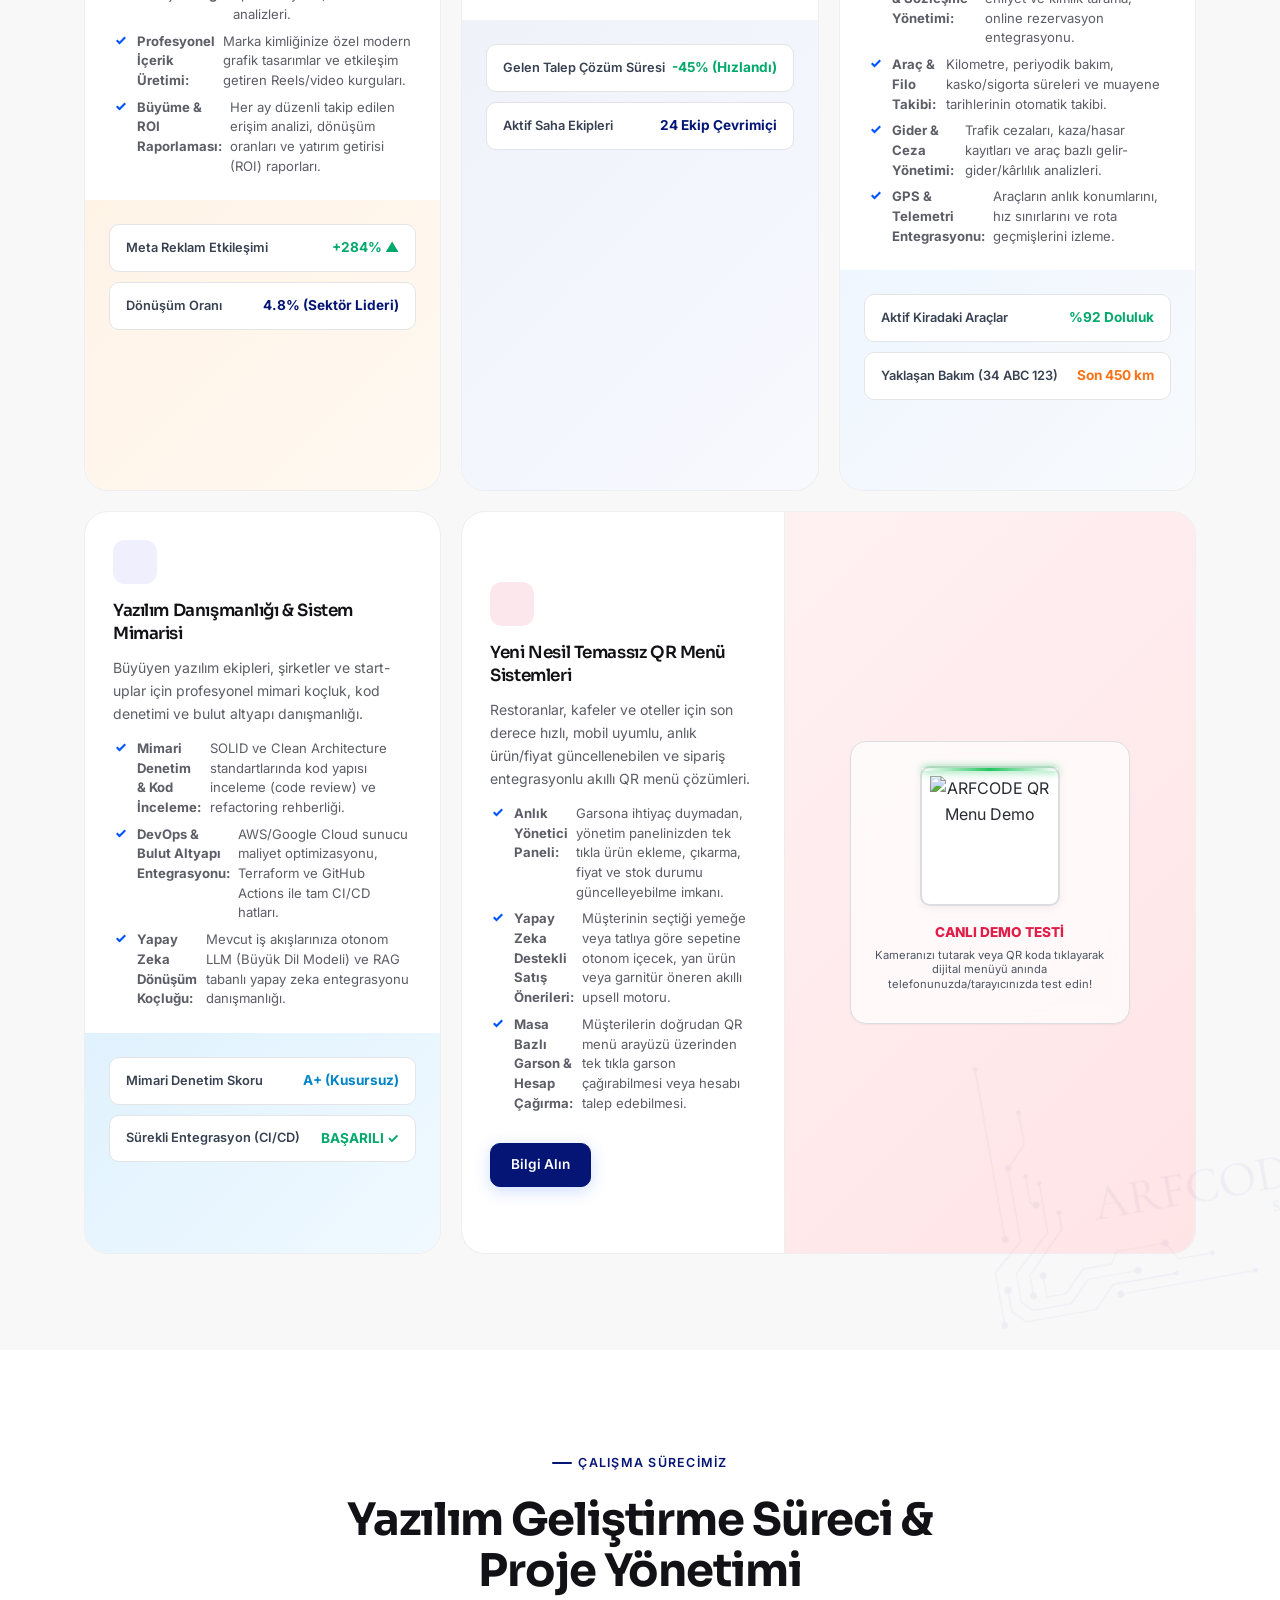
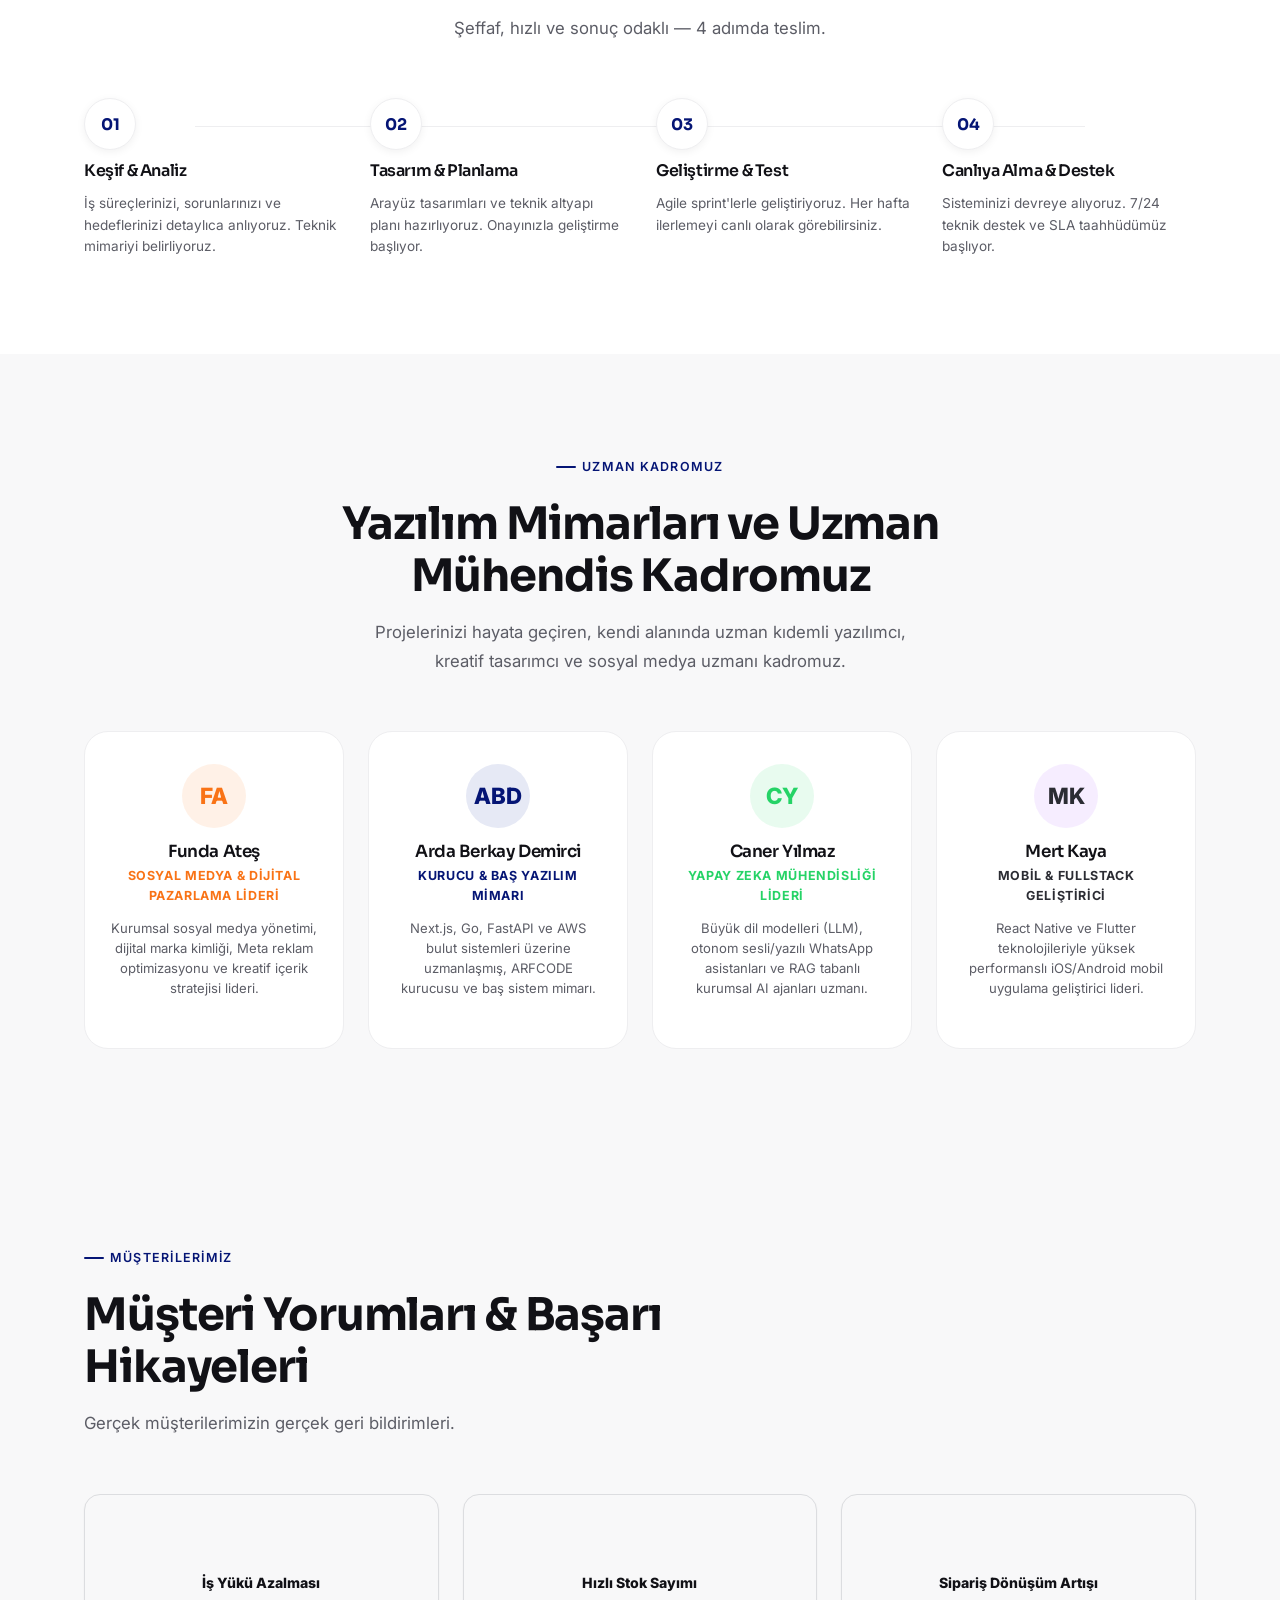
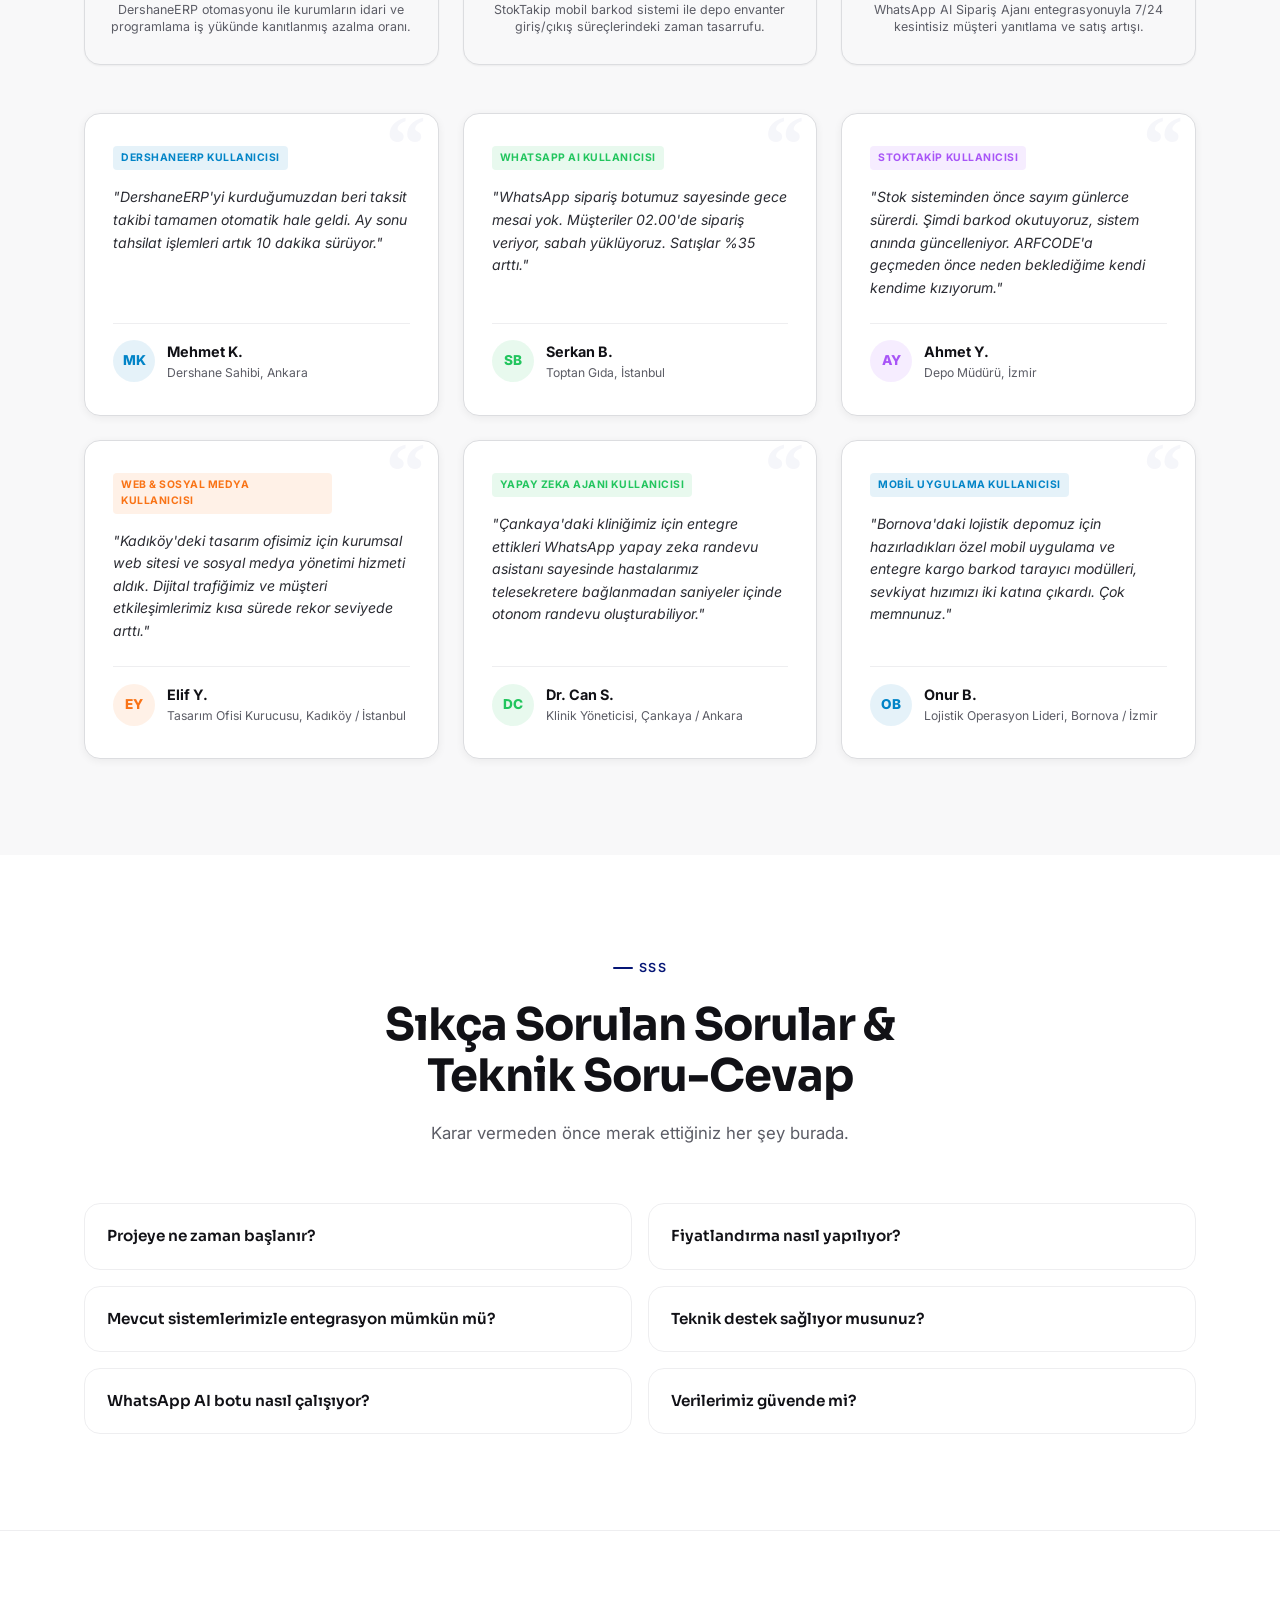
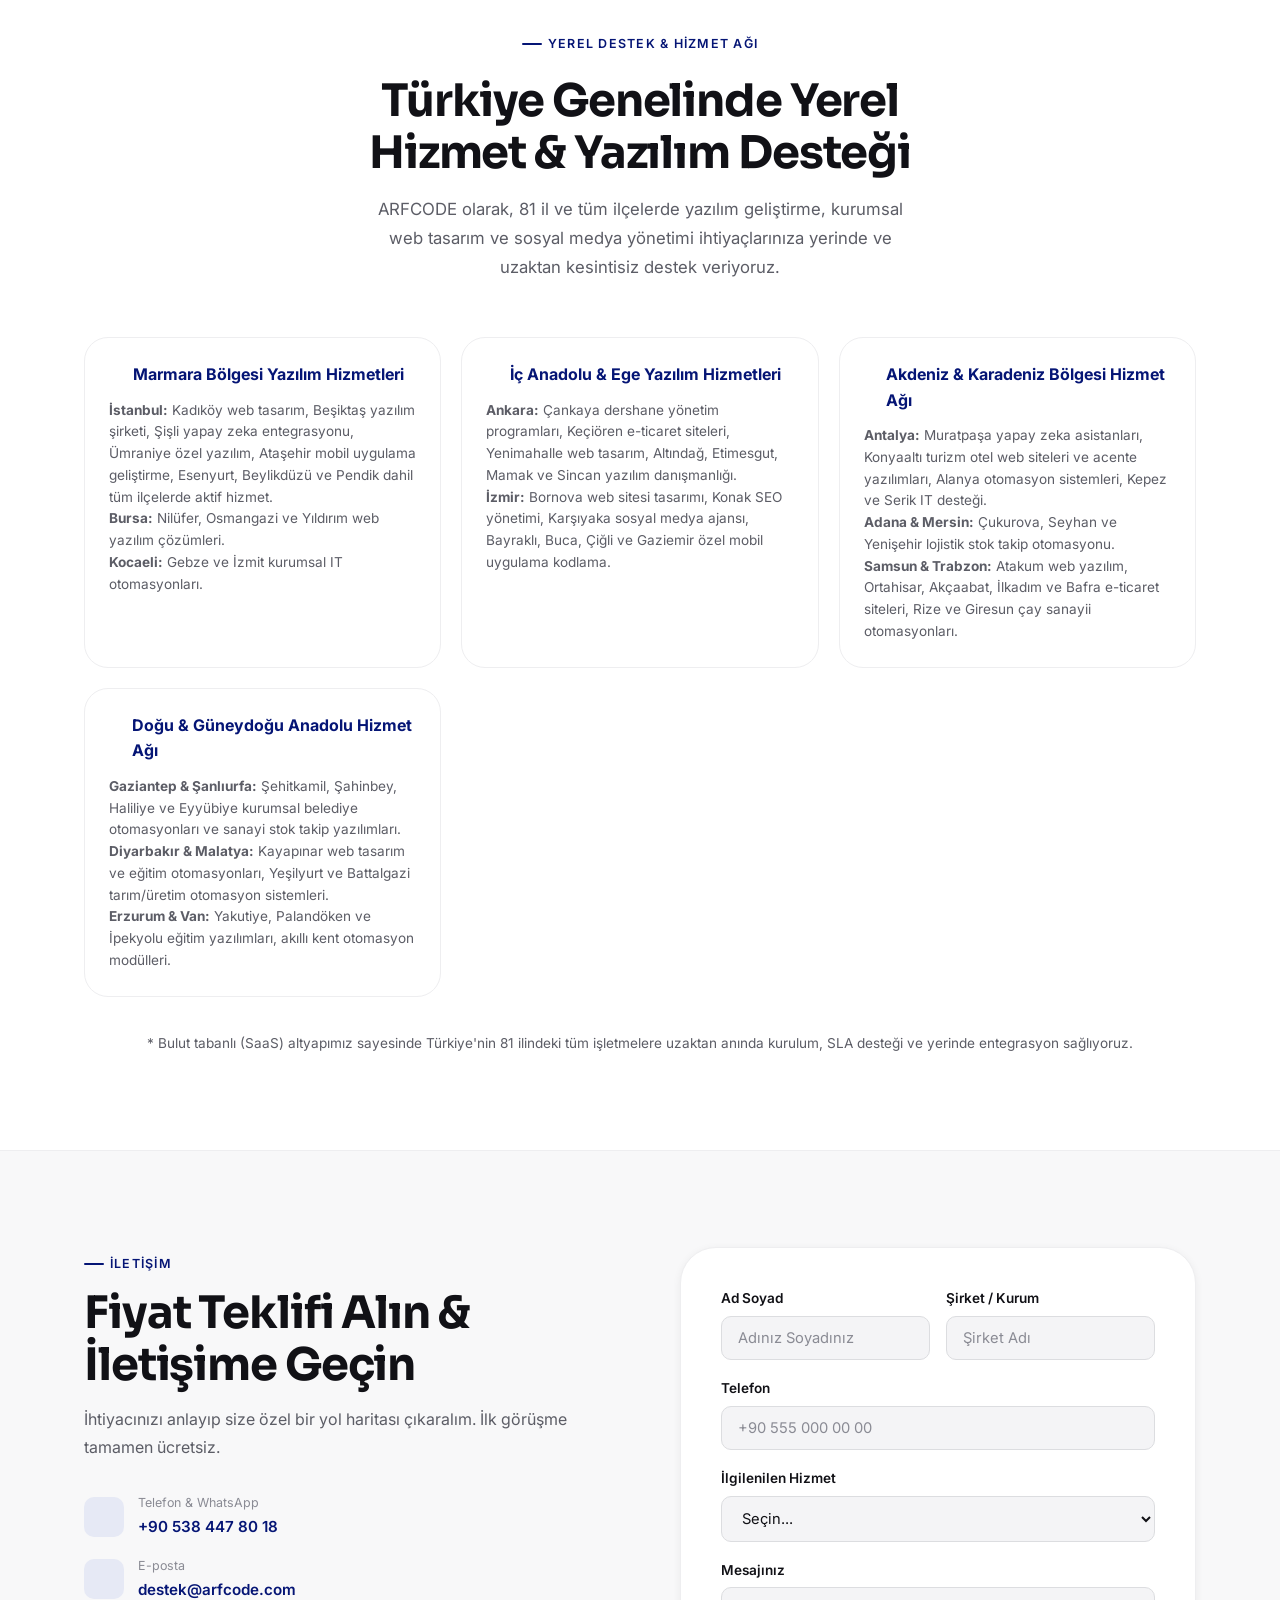
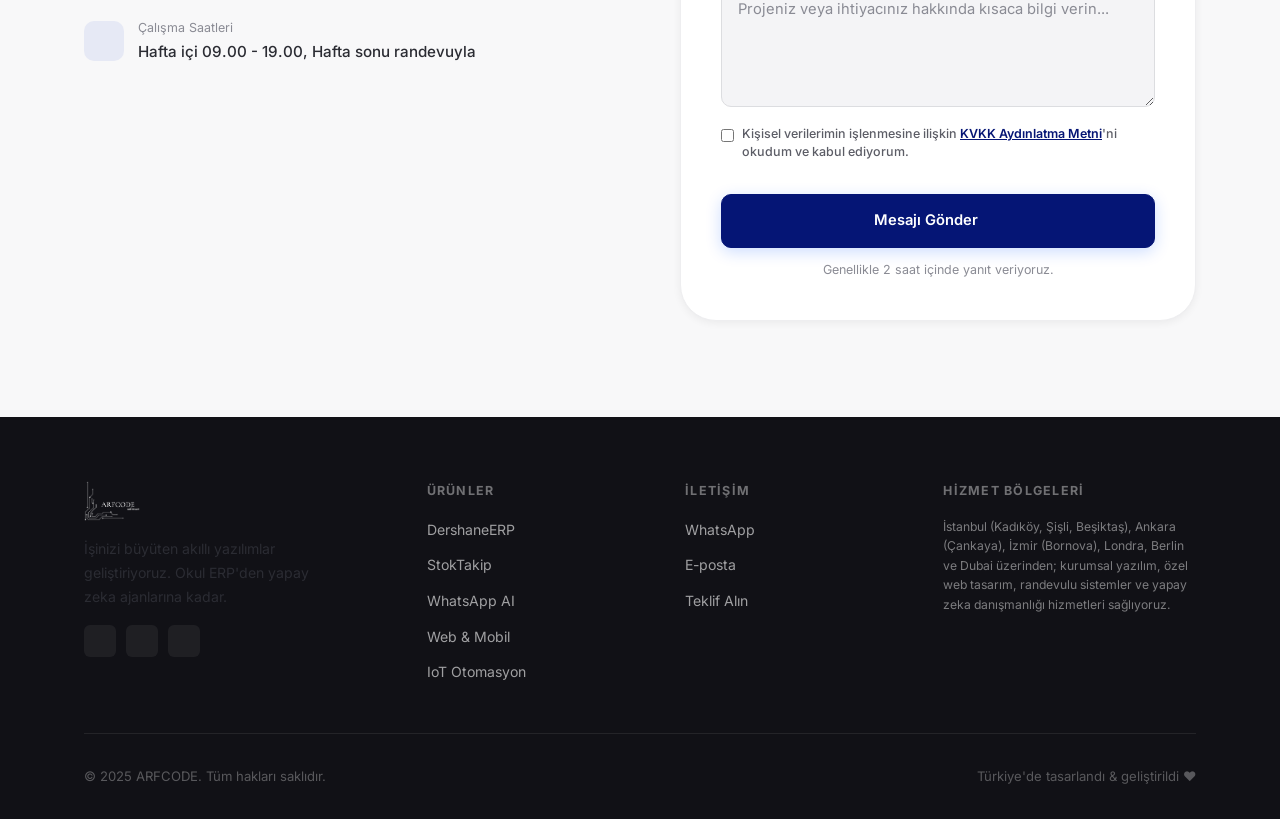
==== commit c54f2bd3: "Add Canva slogan banner (Siz hayal edin biz kodu yazalım) between hero and services" ====
--- a/index.html
+++ b/index.html
@@ -503,6 +503,17 @@
     </div>
   </section>
 
+  <!-- ===== SLOGAN BANNER ===== -->
+  <section style="padding: 0 0 48px; overflow:hidden;">
+    <div class="container">
+      <a href="#contact" title="Projenizi Başlatalım" style="display:block; border-radius: 20px; overflow:hidden; box-shadow: 0 12px 40px rgba(5,21,117,0.13); transition: transform 0.4s cubic-bezier(0.16,1,0.3,1), box-shadow 0.4s ease;"
+        onmouseover="this.style.transform='scale(1.015)'; this.style.boxShadow='0 20px 60px rgba(5,21,117,0.22)'"
+        onmouseout="this.style.transform='scale(1)'; this.style.boxShadow='0 12px 40px rgba(5,21,117,0.13)'">
+        <img src="images/paragraf_banner.png" alt="Siz hayal edin, biz kodu yazalım — ARFCODE Software" style="width:100%; height:auto; display:block;">
+      </a>
+    </div>
+  </section>
+
   <!-- ===== SERVICES ===== -->
   <section id="services" class="services section">
     <div class="container">
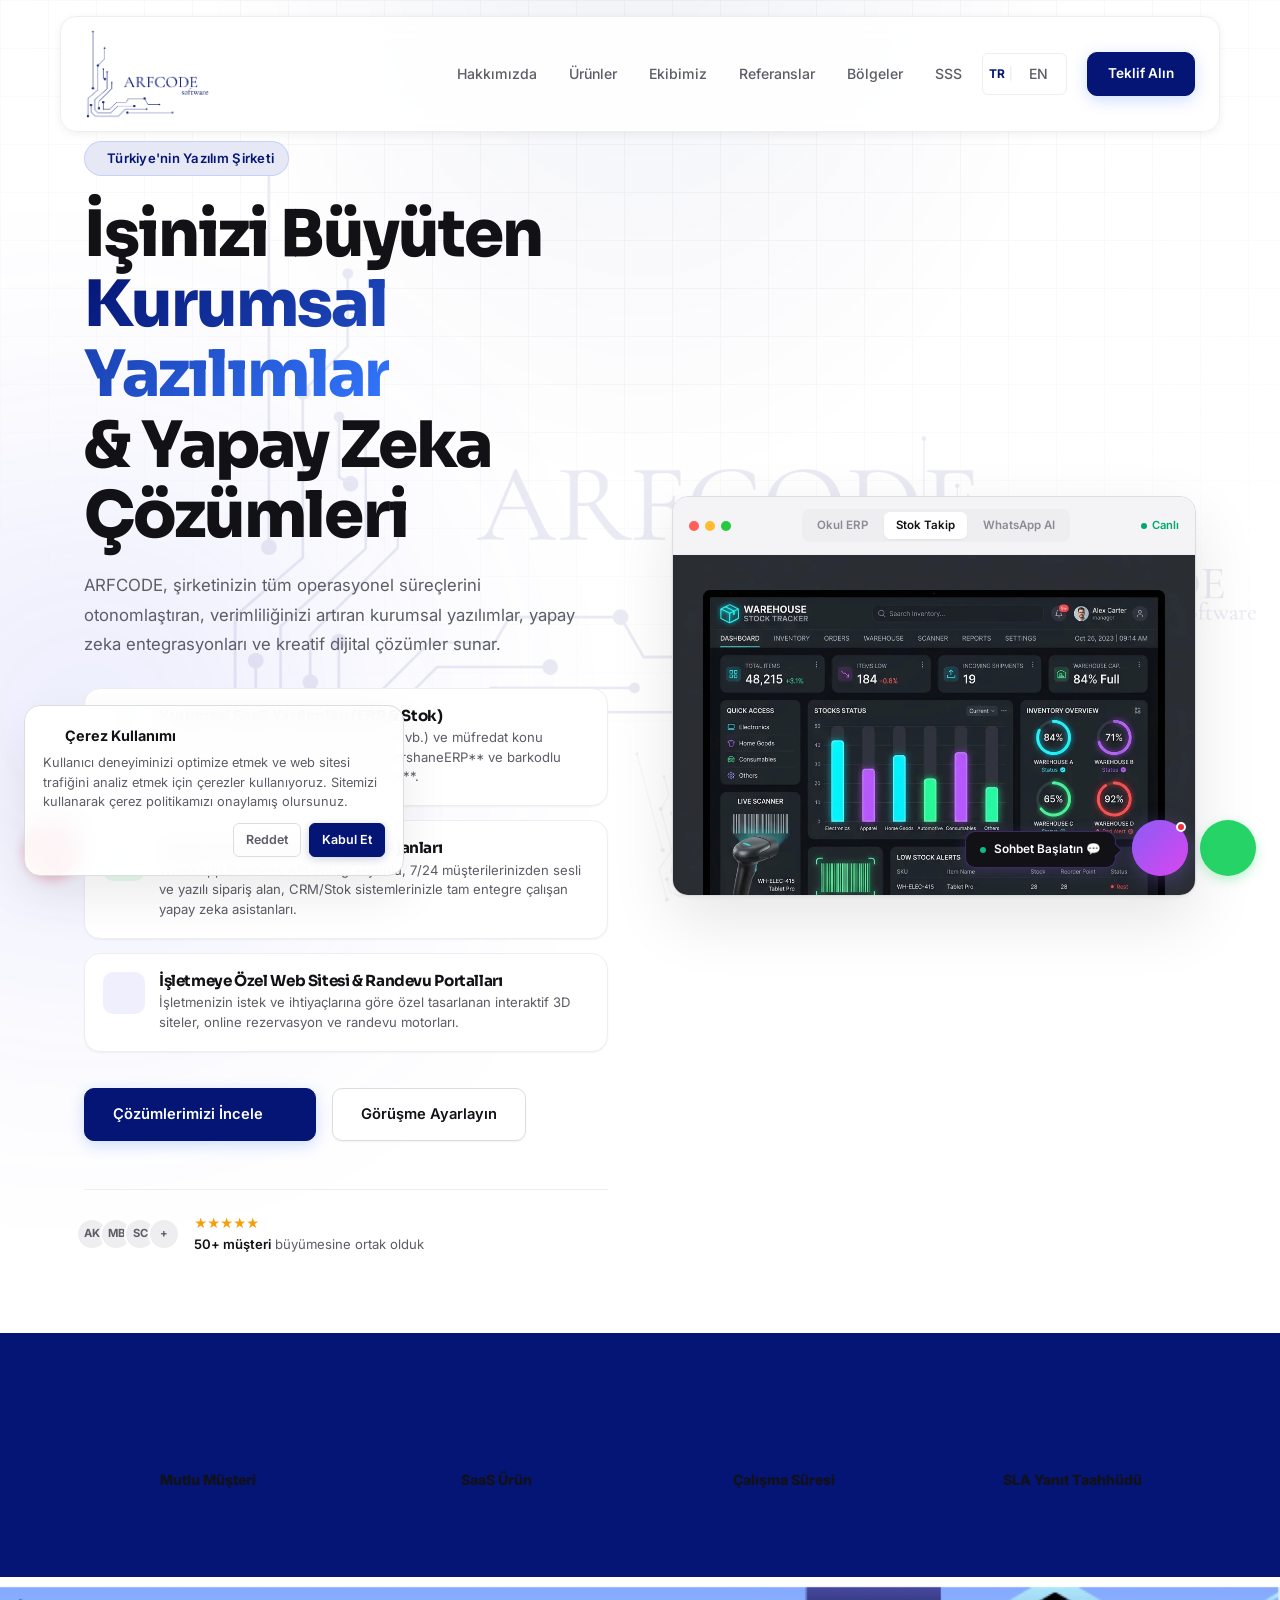
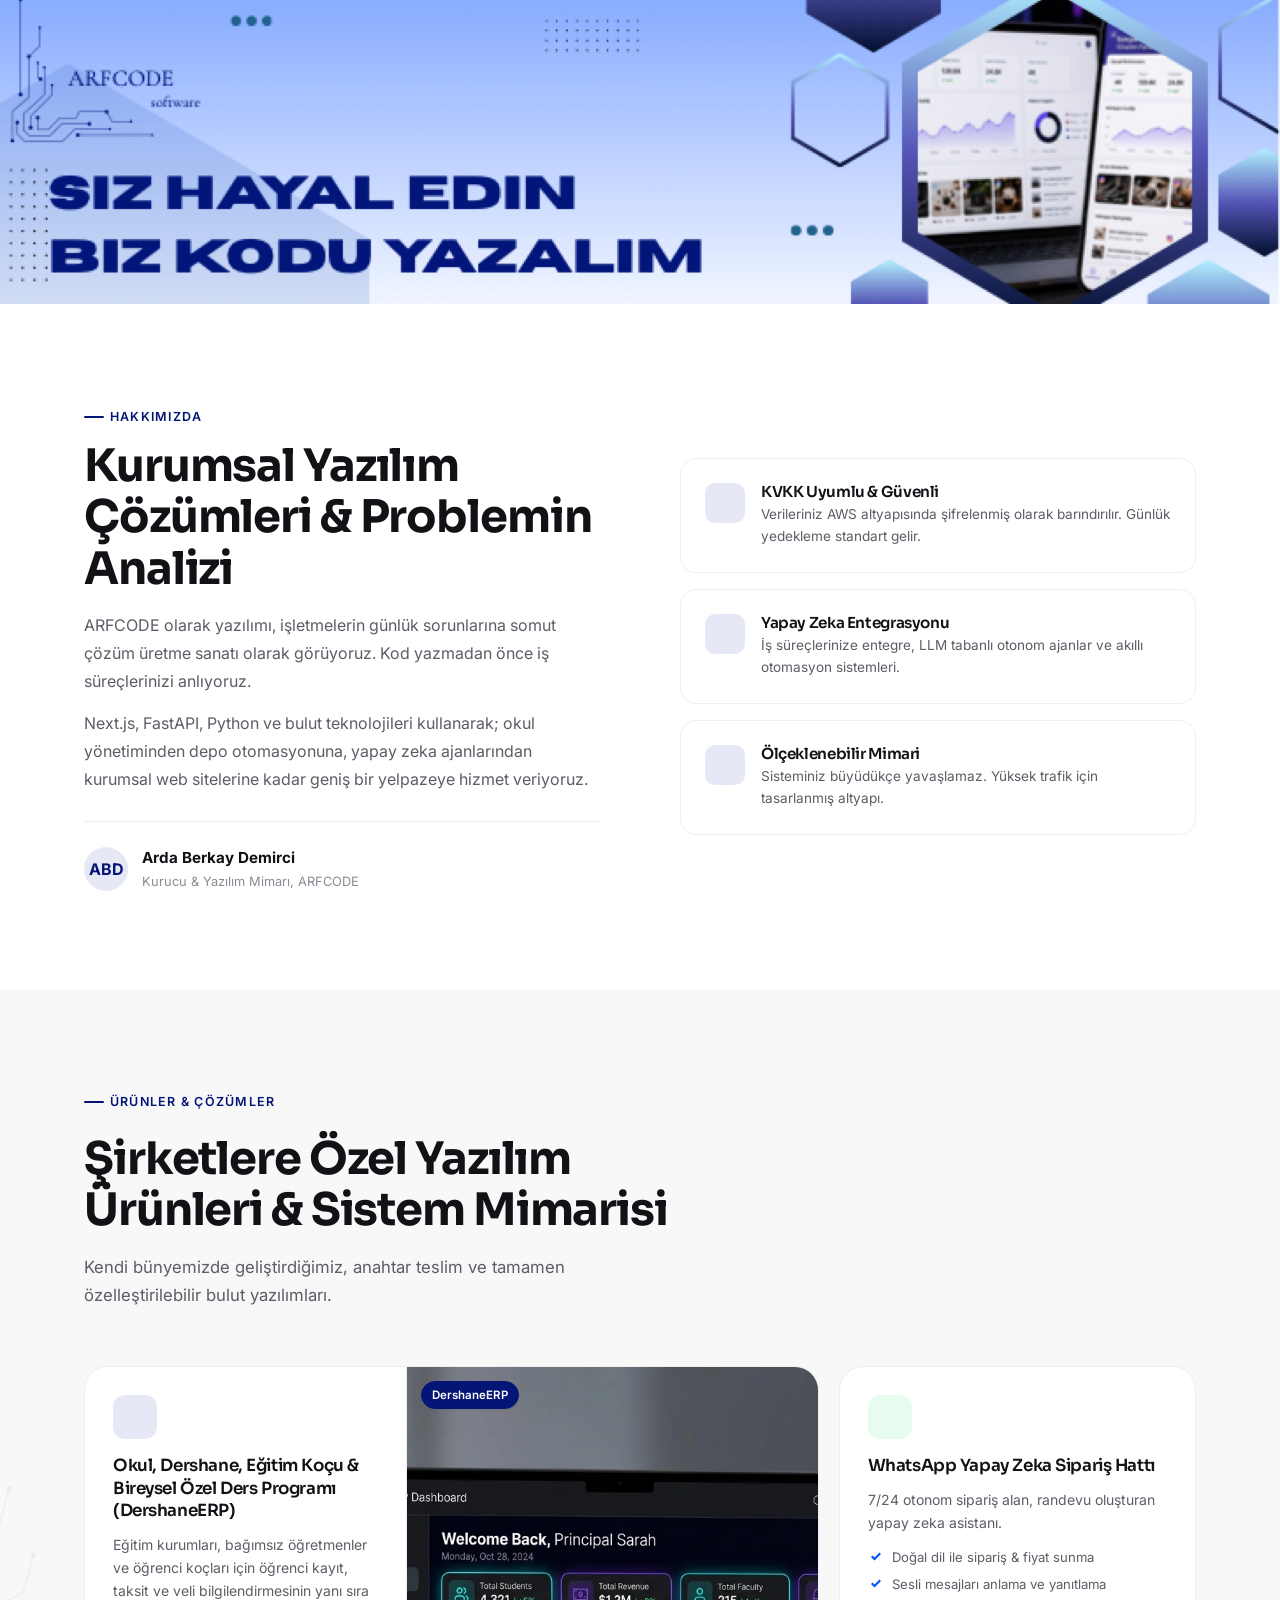
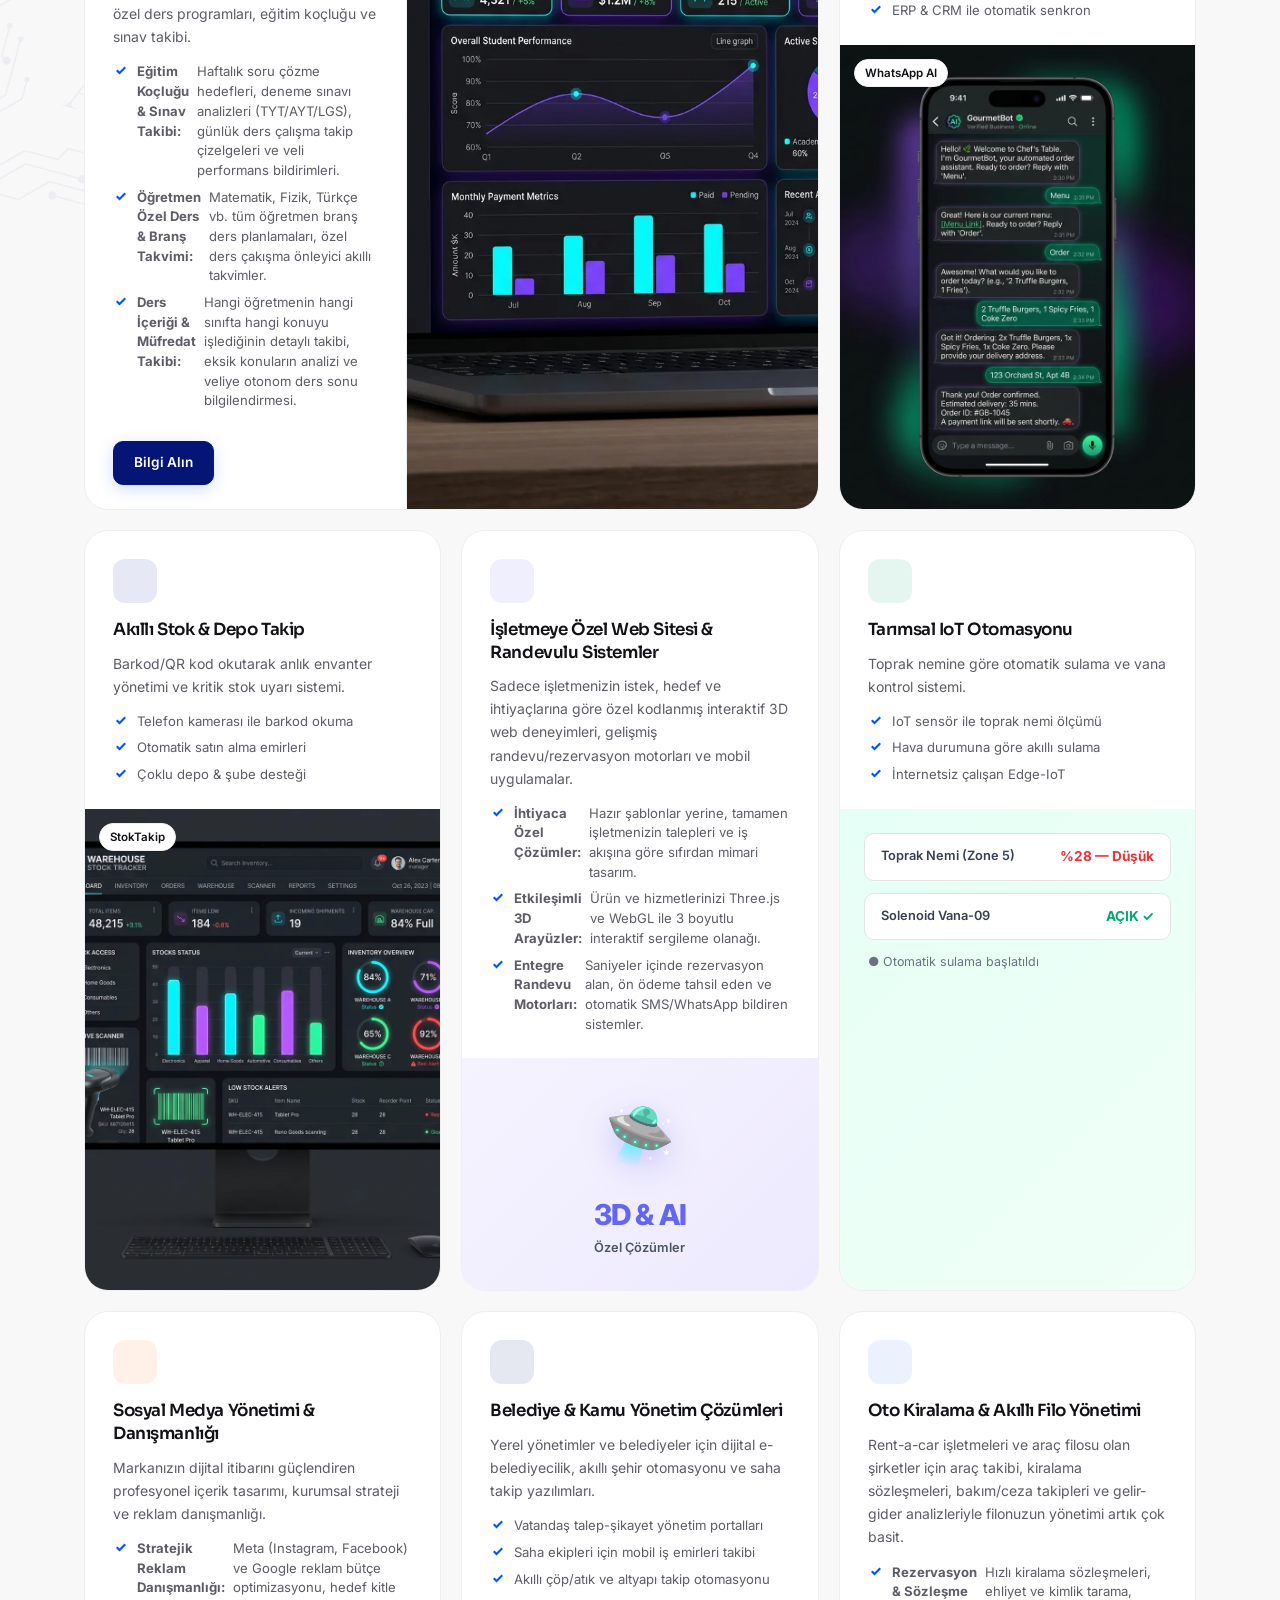
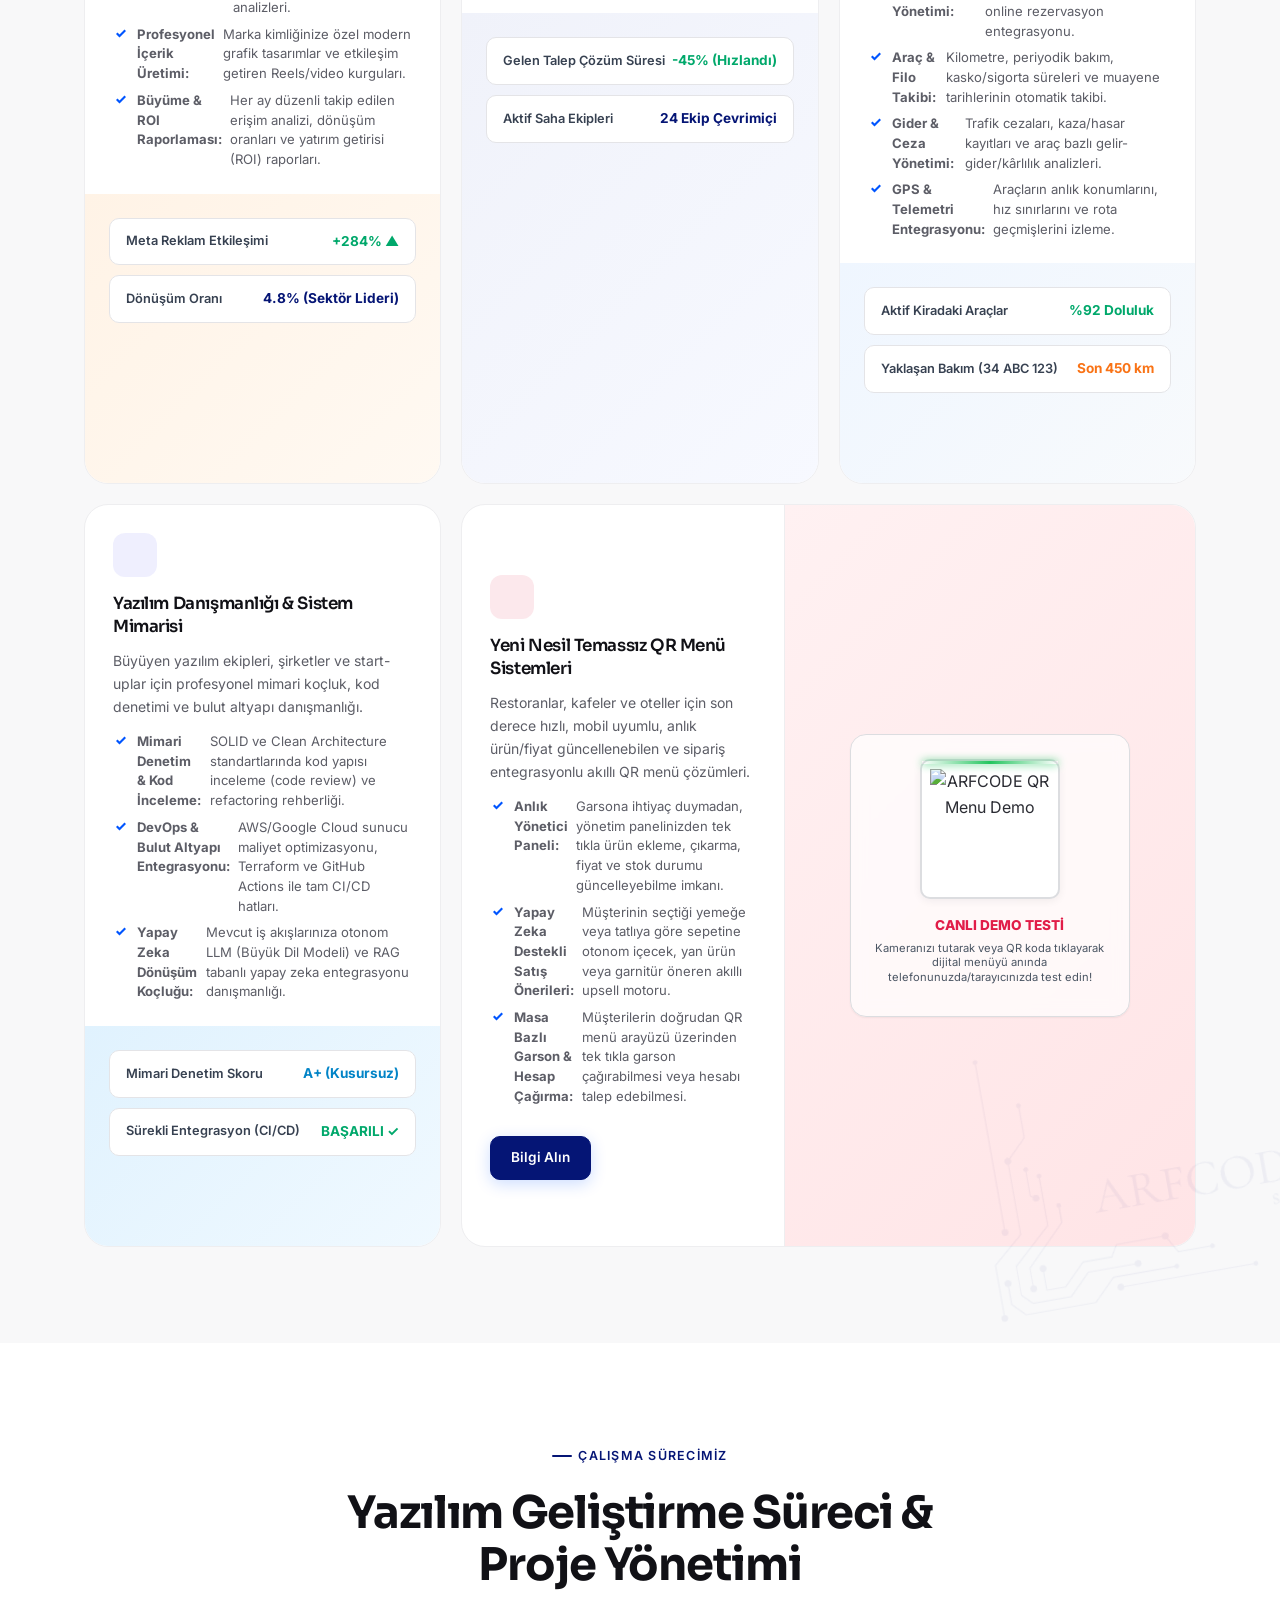
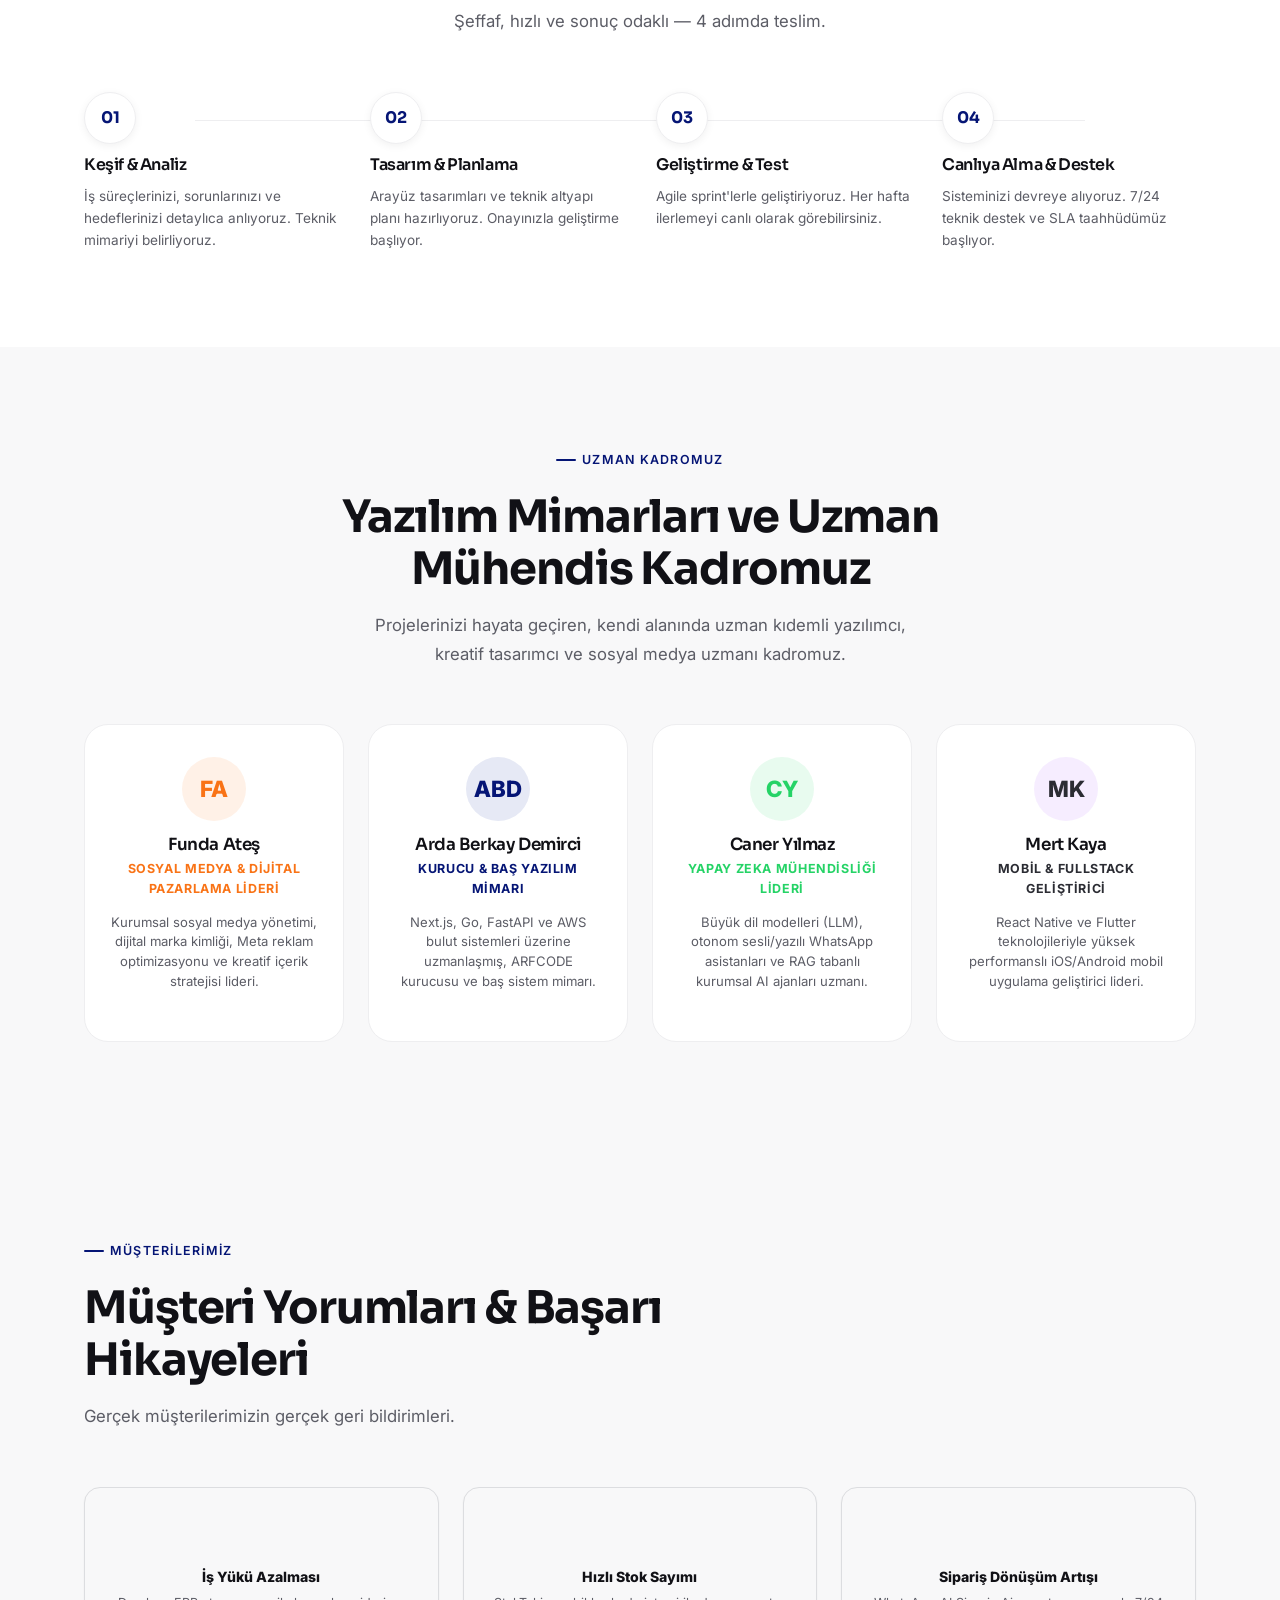
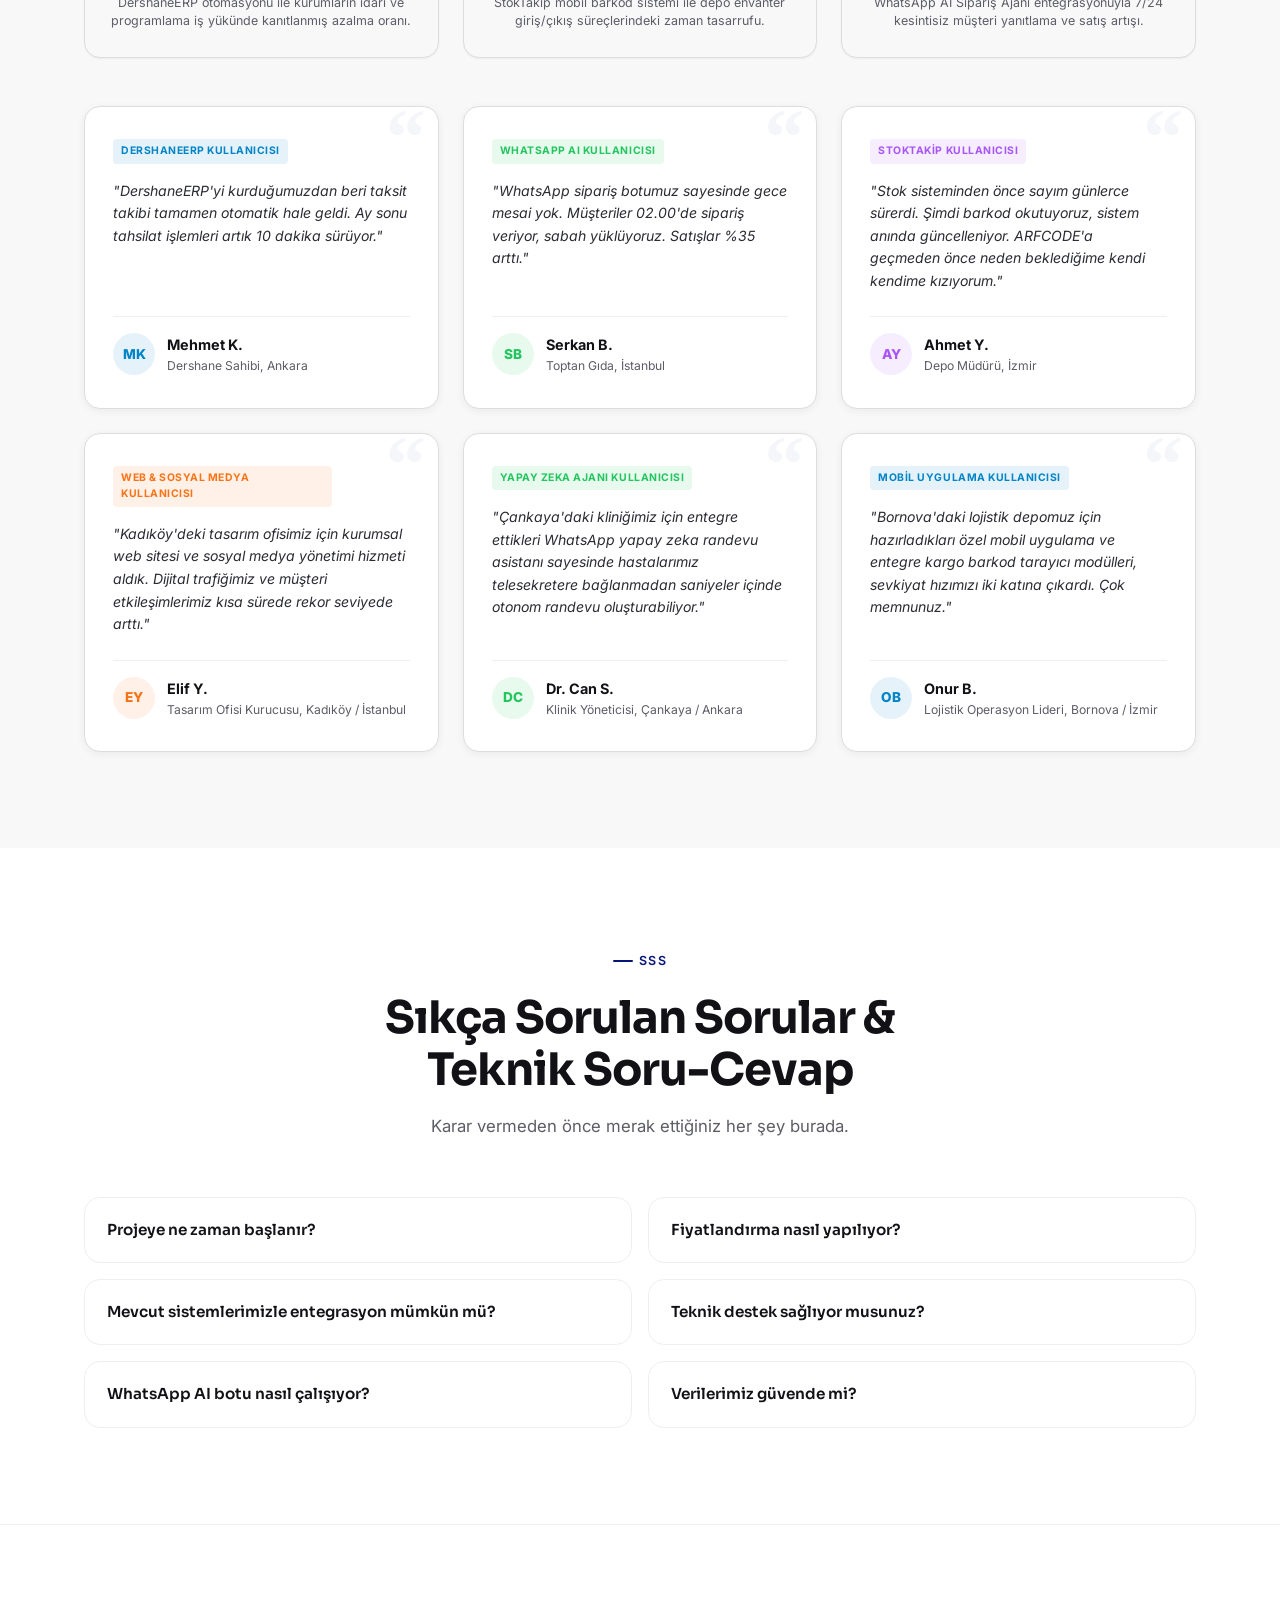
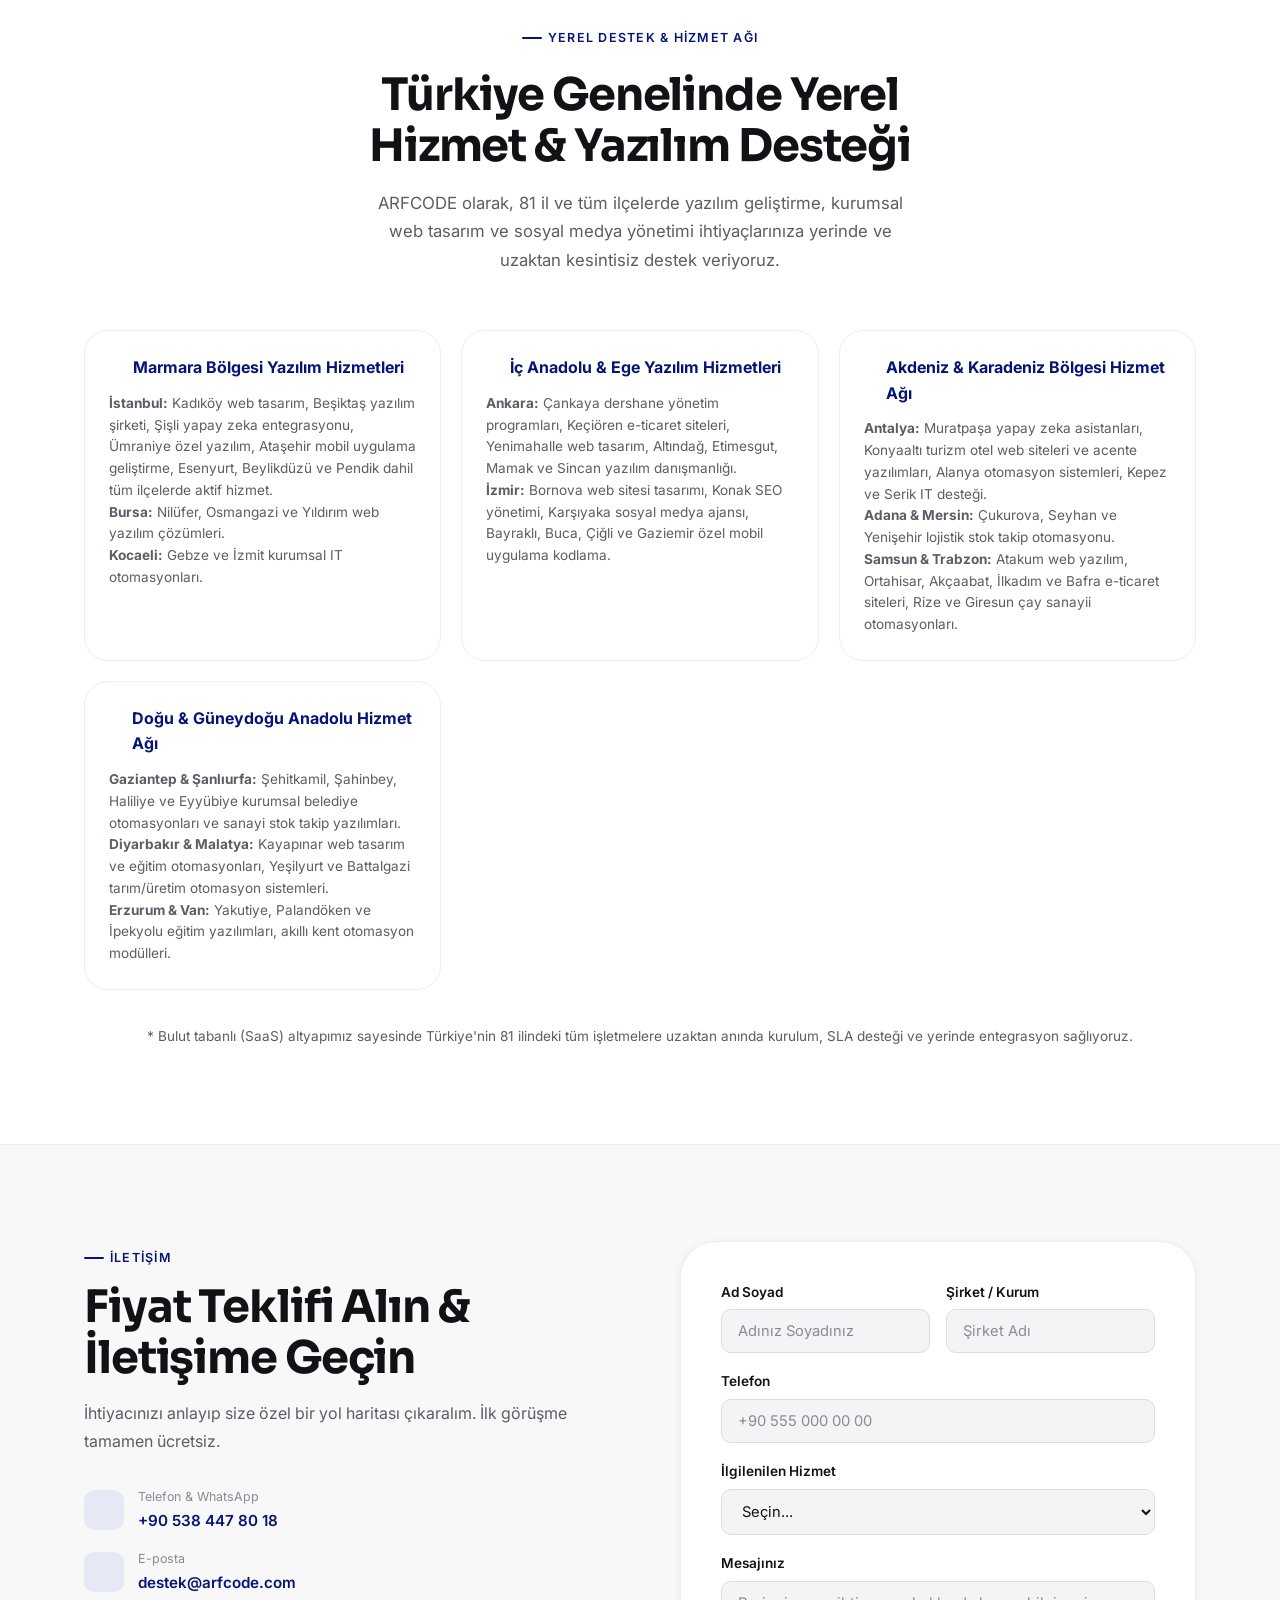
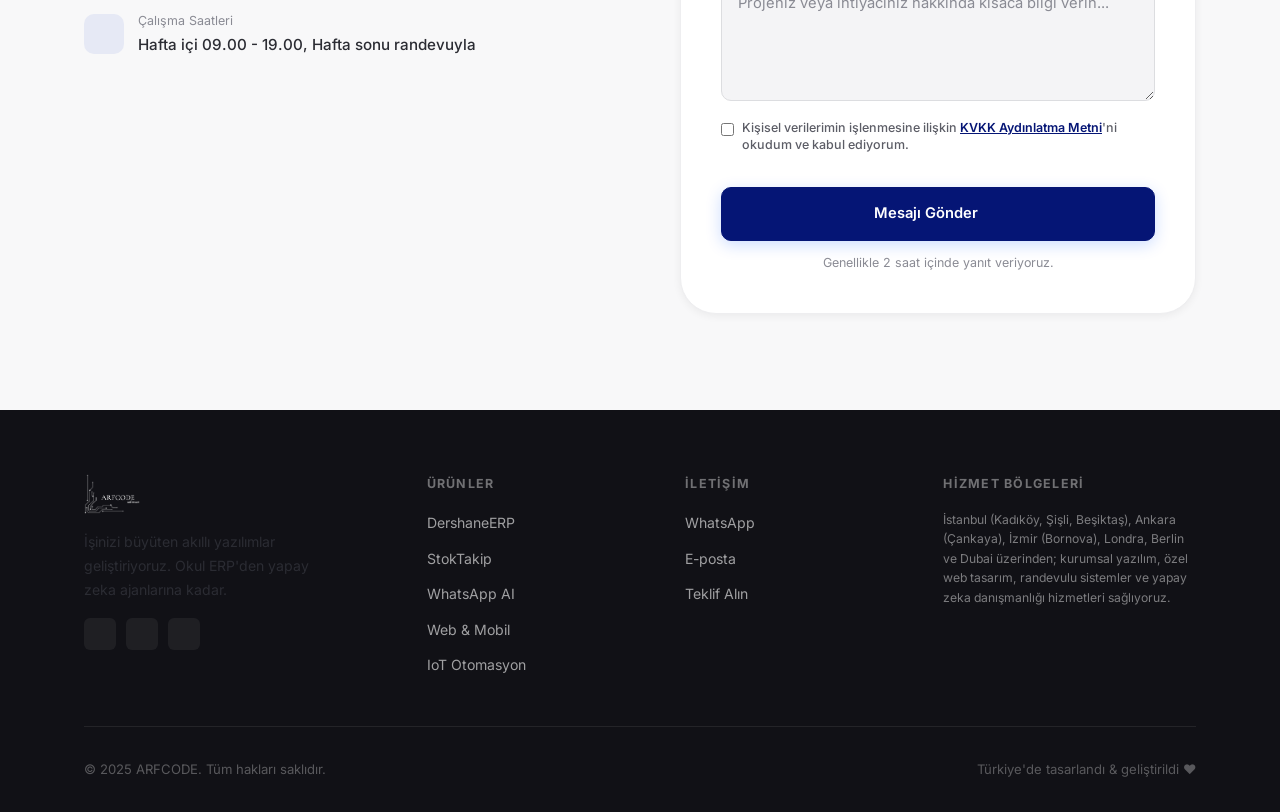
==== commit 04e0cf1e: "Move banner to below metrics section, fix gitignore for large files" ====
--- a/index.html
+++ b/index.html
@@ -452,6 +452,15 @@
     </div>
   </section>
 
+  <!-- ===== SLOGAN BANNER ===== -->
+  <section style="padding: 0; overflow:hidden; margin-top: -2px;">
+    <a href="#contact" title="Projenizi Başlatalım" style="display:block; transition: opacity 0.3s ease;"
+      onmouseover="this.style.opacity='0.92'"
+      onmouseout="this.style.opacity='1'">
+      <img src="images/paragraf_banner.png" alt="Siz hayal edin, biz kodu yazalım — ARFCODE Software" style="width:100%; height:auto; display:block;">
+    </a>
+  </section>
+
   <!-- ===== ABOUT ===== -->
   <section id="about" class="section">
     <div class="container">
@@ -500,17 +509,6 @@
         </div>
 
       </div>
-    </div>
-  </section>
-
-  <!-- ===== SLOGAN BANNER ===== -->
-  <section style="padding: 0 0 48px; overflow:hidden;">
-    <div class="container">
-      <a href="#contact" title="Projenizi Başlatalım" style="display:block; border-radius: 20px; overflow:hidden; box-shadow: 0 12px 40px rgba(5,21,117,0.13); transition: transform 0.4s cubic-bezier(0.16,1,0.3,1), box-shadow 0.4s ease;"
-        onmouseover="this.style.transform='scale(1.015)'; this.style.boxShadow='0 20px 60px rgba(5,21,117,0.22)'"
-        onmouseout="this.style.transform='scale(1)'; this.style.boxShadow='0 12px 40px rgba(5,21,117,0.13)'">
-        <img src="images/paragraf_banner.png" alt="Siz hayal edin, biz kodu yazalım — ARFCODE Software" style="width:100%; height:auto; display:block;">
-      </a>
     </div>
   </section>
 
